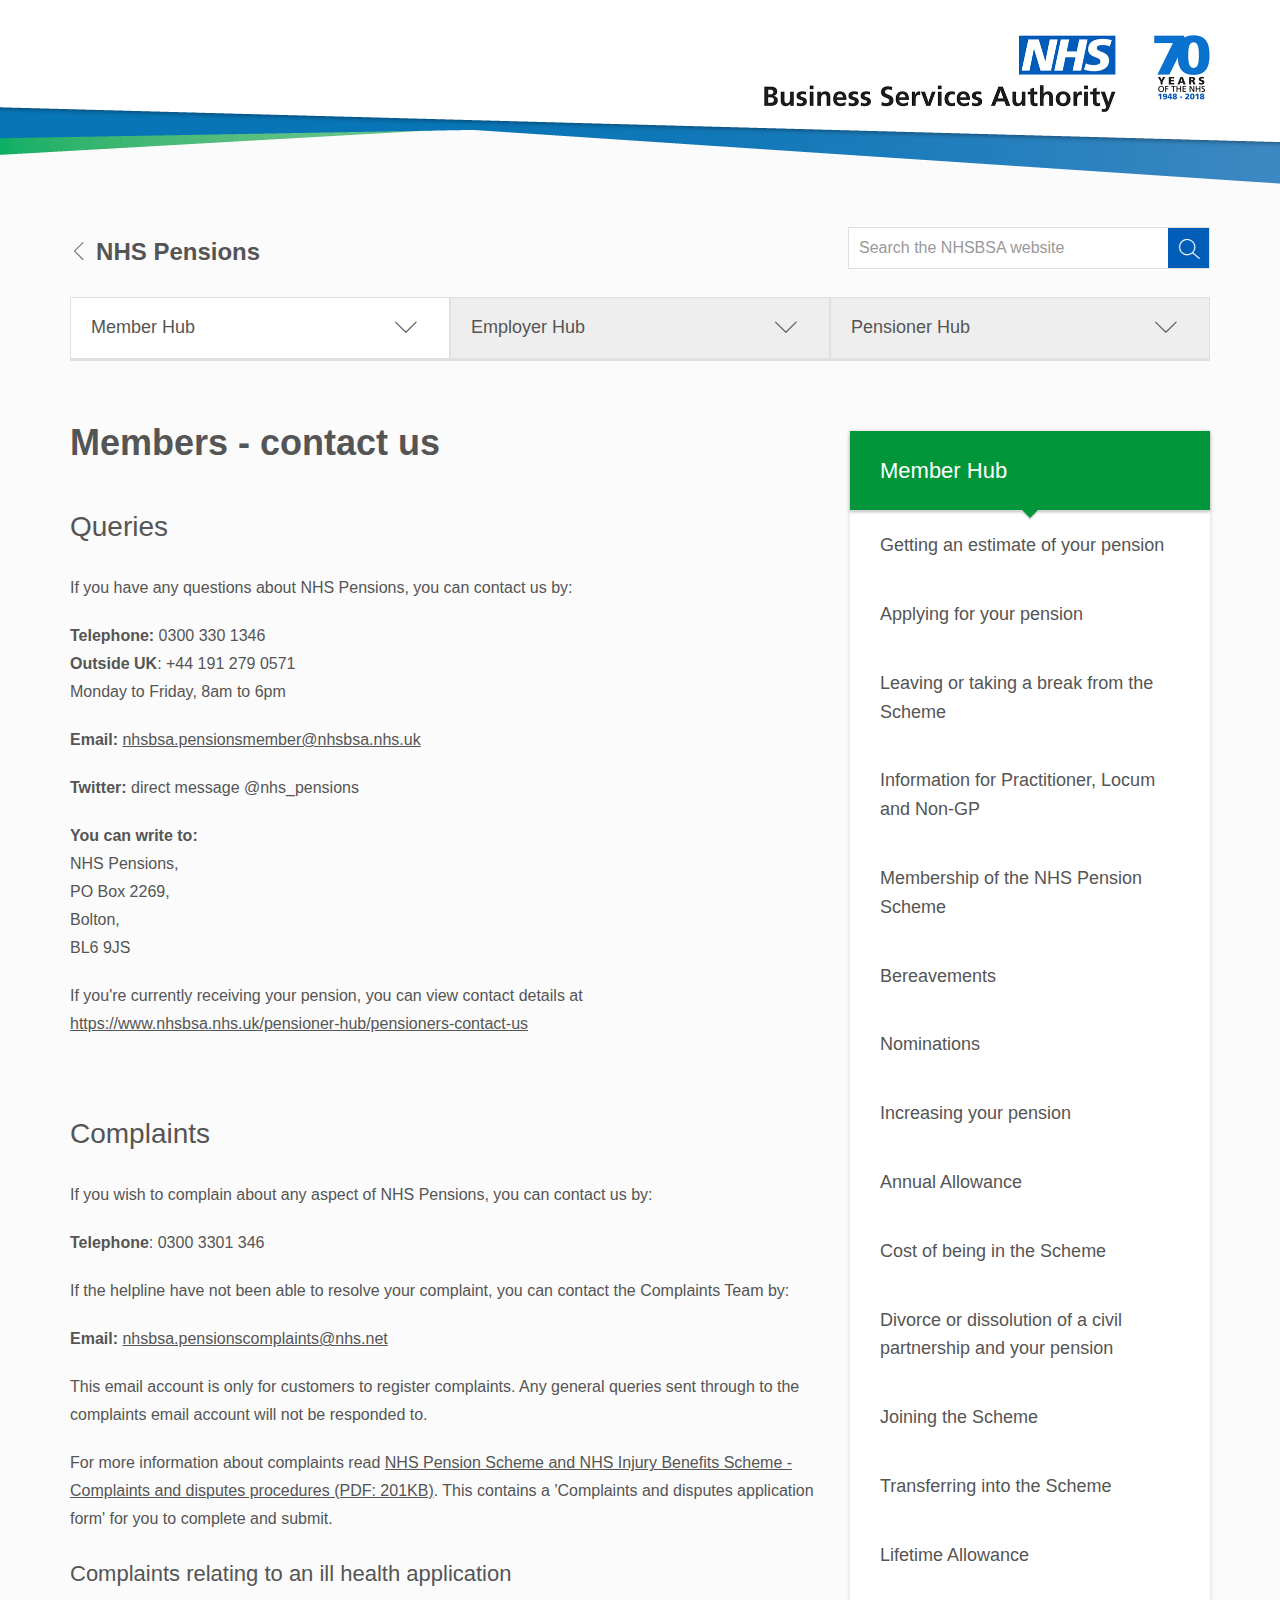
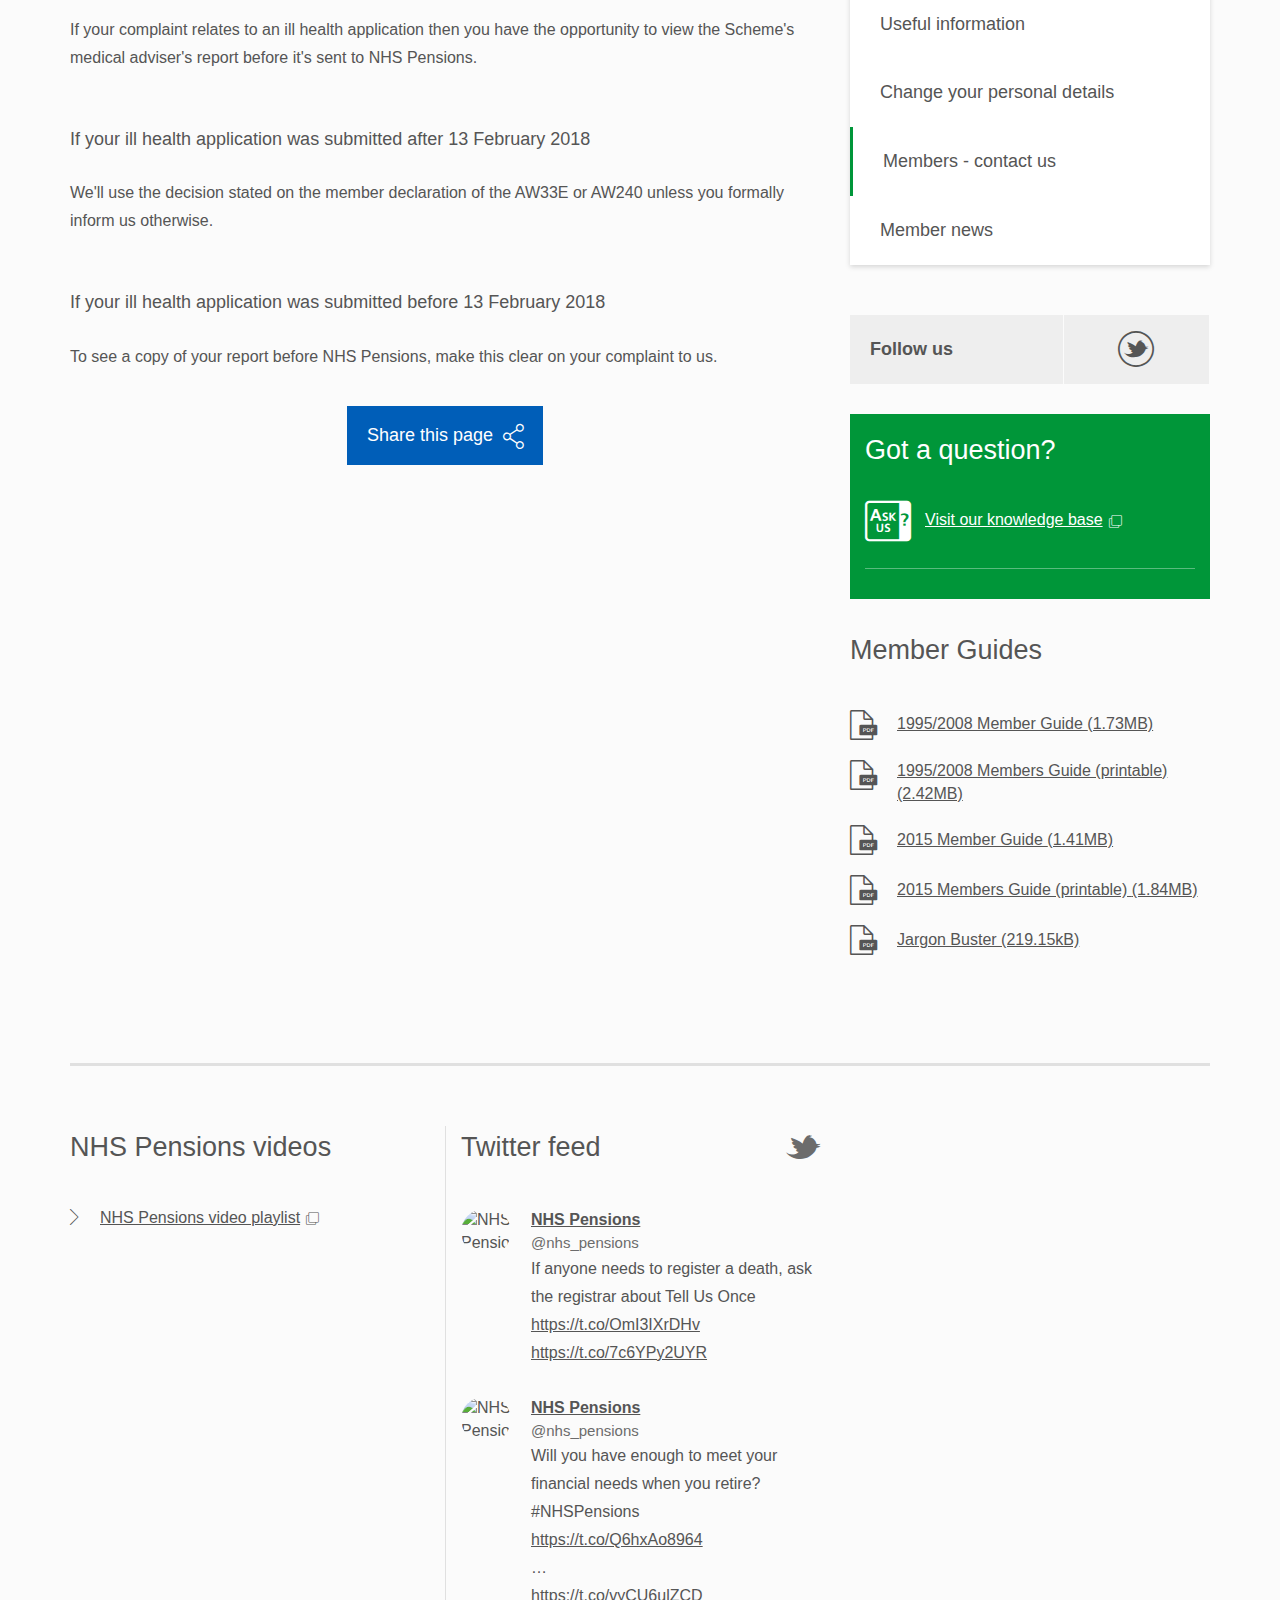
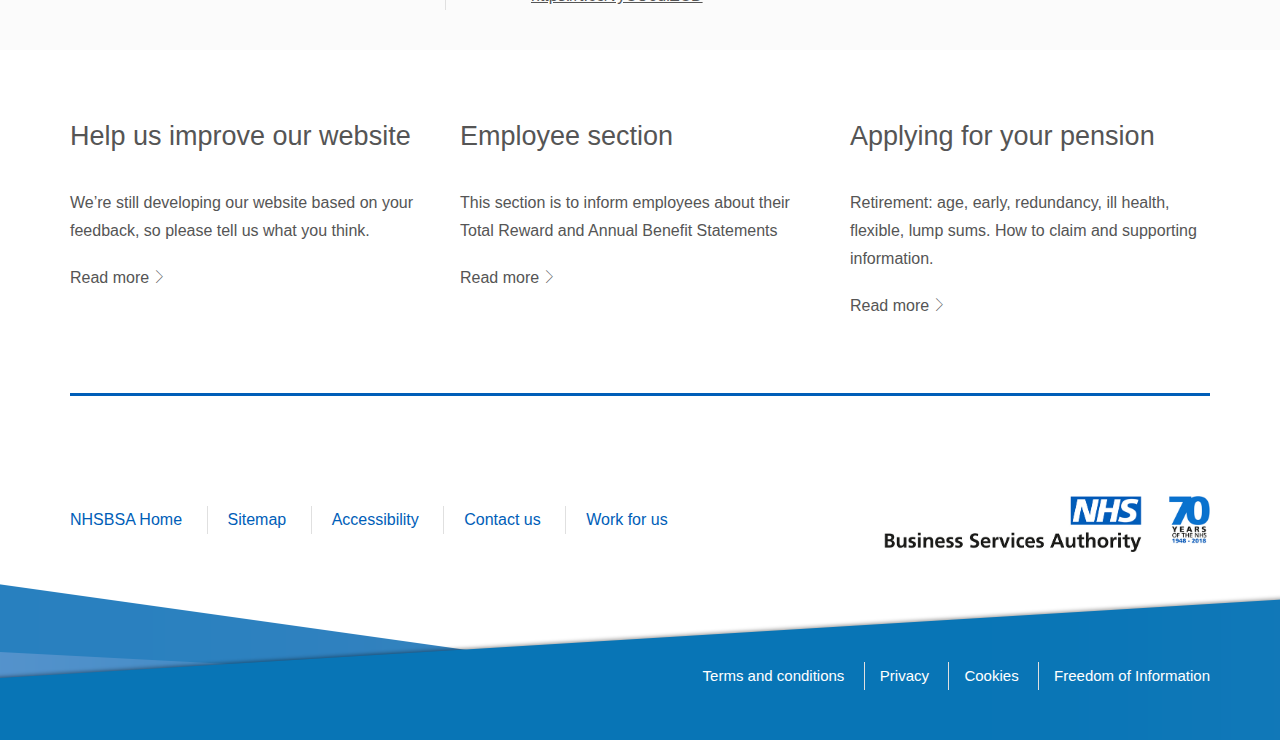
==== members-contact-us.html @ 0aaa7ec9 "new page" ====
<!doctype html>
<!--[if IE 7]>
<html class="no-js lt-ie10 lt-ie9 lt-ie8 ie7"><![endif]-->
<!--[if IE 8]>
<html class="no-js lt-ie10 lt-ie9 ie8"><![endif]-->
<!--[if IE 9]>
<html class="no-js lt-ie10 ie9"><![endif]-->
<!--[if gt IE 9]><!-->
<html class="no-js"  lang="en" dir="ltr" prefix="content: http://purl.org/rss/1.0/modules/content/  dc: http://purl.org/dc/terms/  foaf: http://xmlns.com/foaf/0.1/  og: http://ogp.me/ns#  rdfs: http://www.w3.org/2000/01/rdf-schema#  schema: http://schema.org/  sioc: http://rdfs.org/sioc/ns#  sioct: http://rdfs.org/sioc/types#  skos: http://www.w3.org/2004/02/skos/core#  xsd: http://www.w3.org/2001/XMLSchema# "><!--<![endif]-->
<head>

    <!-- meta data -->
    <meta charset="utf-8" />
<meta name="referrer" content="no-referrer" />
<meta name="title" content="Members - contact us | NHSBSA" />
<meta name="twitter:card" content="summary" />
<meta name="description" content="Contact information for NHS Pensions for members" />
<meta name="abstract" content="Contact information for NHS Pensions for members" />
<meta name="keywords" content="members, contact, pensions, twitter, telephone, call centre, address, complaint, disputes," />
<meta name="Generator" content="Drupal 8 (https://www.drupal.org)" />
<meta name="MobileOptimized" content="width" />
<meta name="HandheldFriendly" content="true" />
<meta name="viewport" content="width=device-width, initial-scale=1.0" />
<link rel="shortcut icon" href="https://www.nhsbsa.nhs.uk/core/misc/favicon.ico" type="image/vnd.microsoft.icon" />
<link rel="alternate" hreflang="en" href="members-contact-us" />
<link rel="canonical" href="members-contact-us" />
<link rel="shortlink" href="https://www.nhsbsa.nhs.uk/node/1198" />

    <meta name="viewport"
          content="initial-scale=1.0, width=device-width"/>
    <meta http-equiv="X-UA-Compatible" content="IE=edge">

    <title>Members - contact us | NHSBSA</title>

    <!-- Stylesheet includes -->
    <link rel="stylesheet" href="system-status-counter.css?pc0jhh" media="all" />
<link rel="stylesheet" href="system-status-report-counters.css?pc0jhh" media="all" />
<link rel="stylesheet" href="system-status-report-general-info.css?pc0jhh" media="all" />
<link rel="stylesheet" href="cacheflush.menu.css?pc0jhh" media="all" />


    <!--[if (gte IE 10)|(!IE)]><!-->
    <link rel="stylesheet" href="a.css" media="all">
    <!--<![endif]-->
    <!--[if lt IE 10]>
    <link rel="stylesheet" href="/themes/custom/nhsbsa/assets/css/b.css" media="all" />
    <![endif]-->

    
    <!-- JavaScript includes -->
    
<!--[if lte IE 8]>
<script src="/core/assets/vendor/html5shiv/html5shiv.min.js?v=3.7.3"></script>
<![endif]-->


    <!-- Favicons | Icons -->
    <link rel="apple-touch-icon"      sizes="57x57"     href="https://www.nhsbsa.nhs.uk/themes/custom/nhsbsa/favicons/apple-touch-icon-57x57.png">
    <link rel="apple-touch-icon"      sizes="60x60"     href="https://www.nhsbsa.nhs.uk/themes/custom/nhsbsa/favicons/apple-touch-icon-60x60.png">
    <link rel="apple-touch-icon"      sizes="72x72"     href="https://www.nhsbsa.nhs.uk/themes/custom/nhsbsa/favicons/apple-touch-icon-72x72.png">
    <link rel="apple-touch-icon"      sizes="76x76"     href="https://www.nhsbsa.nhs.uk/themes/custom/nhsbsa/favicons/apple-touch-icon-76x76.png">
    <link rel="apple-touch-icon"      sizes="114x114"   href="https://www.nhsbsa.nhs.uk/themes/custom/nhsbsa/favicons/apple-touch-icon-114x114.png">
    <link rel="apple-touch-icon"      sizes="120x120"   href="https://www.nhsbsa.nhs.uk/themes/custom/nhsbsa/favicons/apple-touch-icon-120x120.png">
    <link rel="apple-touch-icon"      sizes="144x144"   href="https://www.nhsbsa.nhs.uk/themes/custom/nhsbsa/favicons/apple-touch-icon-144x144.png">
    <link rel="apple-touch-icon"      sizes="152x152"   href="https://www.nhsbsa.nhs.uk/themes/custom/nhsbsa/favicons/apple-touch-icon-152x152.png">
    <link rel="apple-touch-icon"      sizes="180x180"   href="https://www.nhsbsa.nhs.uk/themes/custom/nhsbsa/favicons/apple-touch-icon-180x180.png">
    <link rel="icon" type="image/png" sizes="192x192"   href="https://www.nhsbsa.nhs.uk/themes/custom/nhsbsa/favicons/android-chrome-192x192.png">
    <link rel="icon" type="image/png" sizes="96x96"     href="https://www.nhsbsa.nhs.uk/themes/custom/nhsbsa/favicons/favicon-96x96.png">
    <link rel="icon" type="image/png" sizes="32x32"     href="https://www.nhsbsa.nhs.uk/themes/custom/nhsbsa/favicons/favicon-32x32.png">
    <link rel="icon" type="image/png" sizes="16x16"     href="https://www.nhsbsa.nhs.uk/themes/custom/nhsbsa/favicons/favicon-16x16.png">


    <link rel="manifest" href="https://www.nhsbsa.nhs.uk/themes/custom/nhsbsa/favicons/manifest.json">
    <link rel="SHORTCUT ICON" href="favicon.ico">
    <link rel="shortcut icon" href="favicon.ico">
    <link rel="icon" type="image/icon" href="favicon.ico">
    <meta name="msapplication-TileColor" content="#ffffff">
    <meta name="msapplication-TileImage" content="/themes/custom/nhsbsa/favicons/mstile-144x144.png">
    <meta name="msapplication-config" content="/themes/custom/nhsbsa/favicons/browserconfig.xml">
    <meta name="theme-color" content="#ffffff">

</head>

<body class="green path-node page-node-type-content-page" id="top">
    <!-- Google Tag Manager -->
    <noscript><iframe src="https://www.googletagmanager.com/ns.html?id=GTM-WKVTR8" height="0" width="0" style="display:none;visibility:hidden"></iframe></noscript>
    <script>(function(w,d,s,l,i){w[l]=w[l]||[];w[l].push({'gtm.start':
            new Date().getTime(),event:'gtm.js'});var f=d.getElementsByTagName(s)[0],
            j=d.createElement(s),dl=l!='dataLayer'?'&l='+l:'';j.async=true;j.src=
            '//www.googletagmanager.com/gtm.js?id='+i+dl;f.parentNode.insertBefore(j,f);
        })(window,document,'script','dataLayer','GTM-WKVTR8');</script>
    <!-- End Google Tag Manager -->
    <!-- Accessibility links -->
    <div id="skip-to-content">
        <a href="members-contact-us#main-content" class="element-invisible element-focusable" title="Skip to main content" accesskey="c">Skip
            to main content</a>
        <a href="members-contact-us#main-footer" class="element-invisible element-focusable" title="Skip to footer" accesskey="f">Skip to
            footer</a>
    </div>

    
    <div class="page">
       <header id="main-header" class="main_header">
      <div class="container">
        <div class="header-row">
          
    <div class="header-logo site-logo">
    <a href="https://www.nhsbsa.nhs.uk/" title="Home" rel="home" class="site-logo-link">
      <img src="NHSBSA-alternative1.gif" 
           width="356px" 
           height="77px" 
           alt="NHS Business Services Authority" 
           class="site-logo-image  site-logo-image-alternative" />
      <span class="sr-only">NHSBSA </span>
    </a>
  </div>
  

        </div>
      </div>
    </header>
   
  <main id="main-content" class="main_body"> 
                
              <div class="content-header sm-mt-40 mt-20">
        <div class="container">
          <div class="row is-just-between sm-is-direction-row is-direction-column ie-text-right">
                                      <div class="column sm-is-none is-auto ie-is-inline-block ie-is-8 ie-text-left">
                                  <div class="service-name-wrapper">
                    <a href="https://www.nhsbsa.nhs.uk/nhs-pensions" class="service-name"> NHS Pensions</a>
                  </div>
                                <button class="js-search-toggle search-toggle show-from-sm ie-is-hidden"><span class="sr-only">Toggle search</span>
                </button>
              </div>
                                                  <div class="column sm-is-none is-auto search-column ie-is-inline-block ie-is-4">
                <div class="js-search-controller search-controller">
                  <div class="js-search-container">
                    <div class="views-exposed-form bef-exposed-form content_page" data-drupal-selector="views-exposed-form-search-search-block" id="block-search-block" data-block-plugin-id="views_exposed_filter_block:search-search_block" title="Members - contact us" URL="www.nhsbsa.nhs.uk%2Fmember-hub%2Fmembers-contact-us">
  
    
      <div class="search-block-form searchBar">
    <form block="block-search-block" action="https://www.nhsbsa.nhs.uk/search" method="get" id="views-exposed-form-search-search-block" accept-charset="UTF-8">
        <div class="js-form-item form-item js-form-type-textfield form-item-aggregated-field js-form-item-aggregated-field">
      <label for="edit-aggregated-field">Search</label>
        <input placeholder="Search the NHSBSA website" data-drupal-selector="edit-aggregated-field" type="text" id="edit-aggregated-field" name="aggregated_field" value="" size="30" maxlength="128" class="form-text" />

        </div>
<div data-drupal-selector="edit-actions" class="form-actions js-form-wrapper form-wrapper" id="edit-actions"><div class="submit-controller">
    <button  data-drupal-selector="edit-submit-search" type="submit" id="edit-submit-search" value="Search" class="button js-form-submit form-submit"><span class="submit-inner">Search</span></button>
</div>
</div>


    </form>
</div>

  </div>

                  </div>
                </div>
              </div>
                      </div>

                                <div class="row md-mb-40 mb-20 md-mt--10">
              <div class="column is-12">
                <div id="block-custommenu" data-block-plugin-id="custom_menu_block" class="content_page" title="Members - contact us" URL="www.nhsbsa.nhs.uk%2Fmember-hub%2Fmembers-contact-us">
  
    
      
            <nav class="service-nav hide-from-md">
    <ul block="block-custommenu" class="nav">
                    <li class="nav-item nav-item--expanded menu-item--active-trail">
        <a href="https://www.nhsbsa.nhs.uk/member-hub" title="Member Hub" data-drupal-link-system-path="node/940">Member Hub</a>
                              <ul class="nav">
                    <li class="nav-item">
        <a href="https://www.nhsbsa.nhs.uk/member-hub/getting-estimate-your-pension" title="Getting an estimate of your pension" data-drupal-link-system-path="node/1190">Getting an estimate of your pension</a>
              </li>
                <li class="nav-item">
        <a href="https://www.nhsbsa.nhs.uk/member-hub/applying-your-pension" title="Applying for your pension" data-drupal-link-system-path="node/1193">Applying for your pension</a>
              </li>
                <li class="nav-item">
        <a href="https://www.nhsbsa.nhs.uk/member-hub/leaving-or-taking-break-scheme" title="Leaving or taking a break from the Scheme" data-drupal-link-system-path="node/1195">Leaving or taking a break from the Scheme</a>
              </li>
                <li class="nav-item">
        <a href="https://www.nhsbsa.nhs.uk/member-hub/information-practitioner-locum-and-non-gp" title="Information for Practitioner, Locum and Non-GP" data-drupal-link-system-path="node/1197">Information for Practitioner, Locum and Non-GP</a>
              </li>
                <li class="nav-item">
        <a href="https://www.nhsbsa.nhs.uk/member-hub/membership-nhs-pension-scheme" title="Membership of the NHS Pension Scheme" data-drupal-link-system-path="node/1043">Membership of the NHS Pension Scheme</a>
              </li>
                <li class="nav-item">
        <a href="https://www.nhsbsa.nhs.uk/member-hub/bereavements" title="Bereavements" data-drupal-link-system-path="node/5200">Bereavements</a>
              </li>
                <li class="nav-item">
        <a href="https://www.nhsbsa.nhs.uk/member-hub/nominations" title="Nominations" data-drupal-link-system-path="node/5190">Nominations</a>
              </li>
                <li class="nav-item menu-item--collapsed">
        <a href="https://www.nhsbsa.nhs.uk/member-hub/increasing-your-pension" title="Increasing your pension" data-drupal-link-system-path="node/1165">Increasing your pension</a>
              </li>
                <li class="nav-item">
        <a href="https://www.nhsbsa.nhs.uk/member-hub/annual-allowance" title="Annual Allowance" data-drupal-link-system-path="node/1955">Annual Allowance</a>
              </li>
                <li class="nav-item">
        <a href="https://www.nhsbsa.nhs.uk/member-hub/cost-being-scheme" title="Cost of being in the Scheme" data-drupal-link-system-path="node/1155">Cost of being in the Scheme</a>
              </li>
                <li class="nav-item">
        <a href="https://www.nhsbsa.nhs.uk/member-hub/divorce-or-dissolution-civil-partnership-and-your-pension" title="Divorce or dissolution of a civil partnership and your pension" data-drupal-link-system-path="node/1196">Divorce or dissolution of a civil partnership and your pension</a>
              </li>
                <li class="nav-item">
        <a href="https://www.nhsbsa.nhs.uk/member-hub/joining-scheme" title="Joining the Scheme" data-drupal-link-system-path="node/942">Joining the Scheme</a>
              </li>
                <li class="nav-item">
        <a href="https://www.nhsbsa.nhs.uk/member-hub/transferring-scheme" title="Transferring into the Scheme" data-drupal-link-system-path="node/1164">Transferring into the Scheme</a>
              </li>
                <li class="nav-item">
        <a href="https://www.nhsbsa.nhs.uk/member-hub/lifetime-allowance" title="Lifetime Allowance" data-drupal-link-system-path="node/1166">Lifetime Allowance</a>
              </li>
                <li class="nav-item">
        <a href="https://www.nhsbsa.nhs.uk/member-hub/useful-information" title="Useful information" data-drupal-link-system-path="node/1038">Useful information</a>
              </li>
                <li class="nav-item">
        <a href="https://www.nhsbsa.nhs.uk/member-hub/change-your-personal-details" title="Change your personal details" data-drupal-link-system-path="node/5202">Change your personal details</a>
              </li>
                <li class="nav-item menu-item--active-trail">
        <a href="members-contact-us" title="Members - contact us" data-drupal-link-system-path="node/1198" class="is-active">Members - contact us</a>
              </li>
                <li class="nav-item">
        <a href="https://www.nhsbsa.nhs.uk/member-hub/member-news" title="Member news" data-drupal-link-system-path="node/2652">Member news</a>
              </li>
            </ul>
      
              </li>
                <li class="nav-item nav-item--expanded">
        <a href="https://www.nhsbsa.nhs.uk/employer-hub" title="Employer Hub" data-drupal-link-system-path="node/1068">Employer Hub</a>
                              <ul class="nav">
                    <li class="nav-item">
        <a href="https://www.nhsbsa.nhs.uk/employer-hub/pensions-online" title="Pensions Online" data-drupal-link-system-path="node/1070">Pensions Online</a>
              </li>
                <li class="nav-item">
        <a href="https://www.nhsbsa.nhs.uk/employer-hub/employer-forms" data-drupal-link-system-path="node/3710">Employer forms</a>
              </li>
                <li class="nav-item nav-item--expanded">
        <a href="https://www.nhsbsa.nhs.uk/employer-hub/technical-guidance" title="Technical guidance" data-drupal-link-system-path="node/1464">Technical guidance</a>
              </li>
                <li class="nav-item">
        <a href="https://www.nhsbsa.nhs.uk/employer-hub/access-nhs-pension-scheme" title="Access to the NHS Pension Scheme" data-drupal-link-system-path="node/3173">Access to the NHS Pension Scheme</a>
              </li>
                <li class="nav-item">
        <a href="https://www.nhsbsa.nhs.uk/employer-hub/nhs-pensions-finance" title="NHS Pensions Finance" data-drupal-link-system-path="node/1323">NHS Pensions Finance</a>
              </li>
                <li class="nav-item">
        <a href="https://www.nhsbsa.nhs.uk/employer-hub/electronic-staff-record-esr" title="Electronic Staff Record (ESR)" data-drupal-link-system-path="node/1282">Electronic Staff Record (ESR)</a>
              </li>
                <li class="nav-item">
        <a href="https://www.nhsbsa.nhs.uk/employer-hub/pension-events-calendar" data-drupal-link-system-path="node/3746">Pension events calendar</a>
              </li>
                <li class="nav-item">
        <a href="https://www.nhsbsa.nhs.uk/employer-hub/nhs-pensions-employer-resources" title="Resources to help employers and their members" data-drupal-link-system-path="node/4931">Resources</a>
              </li>
                <li class="nav-item">
        <a href="https://www.nhsbsa.nhs.uk/employer-hub/stakeholder-engagement-team" title="Stakeholder Engagement Team" data-drupal-link-system-path="node/5187">Stakeholder Engagement Team</a>
              </li>
                <li class="nav-item">
        <a href="https://www.nhsbsa.nhs.uk/employer-hub/employers-contact-us" title="Employers - contact us" data-drupal-link-system-path="node/1283">Employers - contact us</a>
              </li>
                <li class="nav-item">
        <a href="https://www.nhsbsa.nhs.uk/employer-hub/employer-news" title="Employer news" data-drupal-link-system-path="node/2653">Employer news</a>
              </li>
            </ul>
      
              </li>
                <li class="nav-item nav-item--expanded">
        <a href="https://www.nhsbsa.nhs.uk/pensioner-hub" data-drupal-link-system-path="node/5459">Pensioner Hub</a>
                              <ul class="nav">
                    <li class="nav-item">
        <a href="https://www.nhsbsa.nhs.uk/pensioner-hub/bereavement" title="Bereavement" data-drupal-link-system-path="node/5303">Bereavement</a>
              </li>
                <li class="nav-item">
        <a href="https://www.nhsbsa.nhs.uk/pensioner-hub/change-circumstances" title="Change of circumstances" data-drupal-link-system-path="node/5332">Change of circumstances</a>
              </li>
                <li class="nav-item">
        <a href="https://www.nhsbsa.nhs.uk/pensioner-hub/guaranteed-minimum-pension-gmp" title="Guaranteed Minimum Pension (GMP)" data-drupal-link-system-path="node/5310">Guaranteed Minimum Pension (GMP)</a>
              </li>
                <li class="nav-item">
        <a href="https://www.nhsbsa.nhs.uk/pensioner-hub/re-employment" title="Re-employment" data-drupal-link-system-path="node/5456">Re-employment</a>
              </li>
                <li class="nav-item">
        <a href="https://www.nhsbsa.nhs.uk/pensioner-hub/reasons-overpayment" title="Reasons for overpayment" data-drupal-link-system-path="node/5306">Reasons for overpayment</a>
              </li>
                <li class="nav-item">
        <a href="https://www.nhsbsa.nhs.uk/pensioner-hub/useful-information-pensioners" title="Useful information for pensioners" data-drupal-link-system-path="node/5304">Useful information for pensioners</a>
              </li>
                <li class="nav-item">
        <a href="https://www.nhsbsa.nhs.uk/pensioner-hub/pensioners-contact-us" title="Pensioners - contact us" data-drupal-link-system-path="node/5305">Pensioners - contact us</a>
              </li>
            </ul>
      
              </li>
            </ul>
    </nav>
      


  </div>

                <nav class="service-nav-mobile show-from-md ie-is-hidden">
                  <div class="js-mobile-menu-container is-hidden">
    <nav class="navigation">
                    
        <ul class="menu depth-0">
                                                          <li class="menu-item menu-item--expanded menu-item--active-trail">
          <a href="https://www.nhsbsa.nhs.uk/member-hub" title="Member Hub" class="link-level-0" data-drupal-link-system-path="node/940">Member Hub</a>
                              <ul class="menu depth-1">
                                                          <li class="menu-item">
          <a href="https://www.nhsbsa.nhs.uk/member-hub/getting-estimate-your-pension" title="Getting an estimate of your pension" class="link-level-1" data-drupal-link-system-path="node/1190">Getting an estimate of your pension</a>
                  </li>
                                                                <li class="menu-item">
          <a href="https://www.nhsbsa.nhs.uk/member-hub/applying-your-pension" title="Applying for your pension" class="link-level-1" data-drupal-link-system-path="node/1193">Applying for your pension</a>
                  </li>
                                                                <li class="menu-item">
          <a href="https://www.nhsbsa.nhs.uk/member-hub/leaving-or-taking-break-scheme" title="Leaving or taking a break from the Scheme" class="link-level-1" data-drupal-link-system-path="node/1195">Leaving or taking a break from the Scheme</a>
                  </li>
                                                                <li class="menu-item">
          <a href="https://www.nhsbsa.nhs.uk/member-hub/information-practitioner-locum-and-non-gp" title="Information for Practitioner, Locum and Non-GP" class="link-level-1" data-drupal-link-system-path="node/1197">Information for Practitioner, Locum and Non-GP</a>
                  </li>
                                                                <li class="menu-item">
          <a href="https://www.nhsbsa.nhs.uk/member-hub/membership-nhs-pension-scheme" title="Membership of the NHS Pension Scheme" class="link-level-1" data-drupal-link-system-path="node/1043">Membership of the NHS Pension Scheme</a>
                  </li>
                                                                <li class="menu-item">
          <a href="https://www.nhsbsa.nhs.uk/member-hub/bereavements" title="Bereavements" class="link-level-1" data-drupal-link-system-path="node/5200">Bereavements</a>
                  </li>
                                                                <li class="menu-item">
          <a href="https://www.nhsbsa.nhs.uk/member-hub/nominations" title="Nominations" class="link-level-1" data-drupal-link-system-path="node/5190">Nominations</a>
                  </li>
                                                                <li class="menu-item menu-item--collapsed">
          <a href="https://www.nhsbsa.nhs.uk/member-hub/increasing-your-pension" title="Increasing your pension" class="link-level-1" data-drupal-link-system-path="node/1165">Increasing your pension</a>
                  </li>
                                                                <li class="menu-item">
          <a href="https://www.nhsbsa.nhs.uk/member-hub/annual-allowance" title="Annual Allowance" class="link-level-1" data-drupal-link-system-path="node/1955">Annual Allowance</a>
                  </li>
                                                                <li class="menu-item">
          <a href="https://www.nhsbsa.nhs.uk/member-hub/cost-being-scheme" title="Cost of being in the Scheme" class="link-level-1" data-drupal-link-system-path="node/1155">Cost of being in the Scheme</a>
                  </li>
                                                                <li class="menu-item">
          <a href="https://www.nhsbsa.nhs.uk/member-hub/divorce-or-dissolution-civil-partnership-and-your-pension" title="Divorce or dissolution of a civil partnership and your pension" class="link-level-1" data-drupal-link-system-path="node/1196">Divorce or dissolution of a civil partnership and your pension</a>
                  </li>
                                                                <li class="menu-item">
          <a href="https://www.nhsbsa.nhs.uk/member-hub/joining-scheme" title="Joining the Scheme" class="link-level-1" data-drupal-link-system-path="node/942">Joining the Scheme</a>
                  </li>
                                                                <li class="menu-item">
          <a href="https://www.nhsbsa.nhs.uk/member-hub/transferring-scheme" title="Transferring into the Scheme" class="link-level-1" data-drupal-link-system-path="node/1164">Transferring into the Scheme</a>
                  </li>
                                                                <li class="menu-item">
          <a href="https://www.nhsbsa.nhs.uk/member-hub/lifetime-allowance" title="Lifetime Allowance" class="link-level-1" data-drupal-link-system-path="node/1166">Lifetime Allowance</a>
                  </li>
                                                                <li class="menu-item">
          <a href="https://www.nhsbsa.nhs.uk/member-hub/useful-information" title="Useful information" class="link-level-1" data-drupal-link-system-path="node/1038">Useful information</a>
                  </li>
                                                                <li class="menu-item">
          <a href="https://www.nhsbsa.nhs.uk/member-hub/change-your-personal-details" title="Change your personal details" class="link-level-1" data-drupal-link-system-path="node/5202">Change your personal details</a>
                  </li>
                                                                <li class="menu-item menu-item--active-trail">
          <a href="members-contact-us" title="Members - contact us" class="link-level-1 is-active" data-drupal-link-system-path="node/1198">Members - contact us</a>
                  </li>
                                                                <li class="menu-item">
          <a href="https://www.nhsbsa.nhs.uk/member-hub/member-news" title="Member news" class="link-level-1" data-drupal-link-system-path="node/2652">Member news</a>
                  </li>
              </ul>
  
                  </li>
                                                                <li class="menu-item">
          <a href="https://www.nhsbsa.nhs.uk/employer-hub" title="Employer Hub" class="link-level-0" data-drupal-link-system-path="node/1068">Employer Hub</a>
                              <ul class="menu depth-1">
                                                                                                                                                                                        </ul>
  
                  </li>
                                                                <li class="menu-item">
          <a href="https://www.nhsbsa.nhs.uk/pensioner-hub" class="link-level-0" data-drupal-link-system-path="node/5459">Pensioner Hub</a>
                              <ul class="menu depth-1">
                                                                                                                        </ul>
  
                  </li>
              </ul>
  


            </nav>
</div>

                  <button type="button" name="toggleMobileNav"
                          class="menu-toggle js-menu-toggle">Members - contact us</button>
                </nav>
              </div>
            </div>
                  </div>
      </div>
    
          <div class="contextual-tabs">
        
      </div>
    
        <div class="content-row">
      <div class="container tablet-mb-65 mb-25">
        <div class="row mt--15">
          <div class="column is-block lg-is-8 is-12 ie-is-8">
            
<div id="block-pagetitle" data-block-plugin-id="page_title_block" class="content_page" title="Members - contact us" URL="www.nhsbsa.nhs.uk%2Fmember-hub%2Fmembers-contact-us">
  
    
      
  <h1>Members - contact us</h1>


  </div>
<article data-history-node-id="1198" role="article" about="/member-hub/members-contact-us">

  
    

  
  <div>
    
            <div class="field field--name-body field--type-text-with-summary field--label-hidden field__item"><h2>Queries</h2>

<p>If you have any questions about NHS Pensions, you can contact us by:</p>

<p><strong class="strong">Telephone:</strong> 0300 330 1346<br /><strong class="strong">Outside UK</strong>: +44 191 279 0571<br />
Monday to Friday, 8am to 6pm</p>

<p><strong class="strong">Email:</strong> <a href="mailto:nhsbsa.pensionsmember@nhsbsa.nhs.uk">nhsbsa.pensionsmember@nhsbsa.nhs.uk</a></p>

<p><strong class="strong">Twitter:</strong> direct message @nhs_pensions</p>

<p><strong class="strong">You can write to:</strong><br />
NHS Pensions,<br />
PO Box 2269,<br />
Bolton,<br />
BL6 9JS</p>

<p>If you're currently receiving your pension,<strong class="strong"> </strong>you can view contact details at <a href="https://www.nhsbsa.nhs.uk/pensioner-hub/pensioners-contact-us" title="Visit pensioners contact page">https://www.nhsbsa.nhs.uk/pensioner-hub/pensioners-contact-us</a></p>

<p> </p>

<h2>Complaints</h2>

<p>If you wish to complain about any aspect of NHS Pensions, you can contact us by:</p>

<p><strong class="strong">Telephone</strong>: 0300 3301 346</p>

<p>If the helpline have not been able to resolve your complaint, you can contact the Complaints Team by:</p>

<p><strong class="strong">Email:</strong> <a href="mailto:nhsbsa.pensionscomplaints@nhs.net">nhsbsa.pensionscomplaints@nhs.net</a></p>

<p>This email account is only for customers to register complaints. Any general queries sent through to the complaints email account will not be responded to.</p>

<p>For more information about complaints read <a href="https://www.nhsbsa.nhs.uk/sites/default/files/2017-05/DRP1%20%28V9%29%20Online%20-%2005.2017_0.pdf" title="Internal Dispute Resolution Stage 1 application form (DRP1)">NHS Pension Scheme and NHS Injury Benefits Scheme - Complaints and disputes procedures (PDF: 201KB)</a>. This contains a 'Complaints and disputes application form' for you to complete and submit. </p>

<h3>Complaints relating to an ill health application</h3>

<p>If your complaint relates to an ill health application then you have the opportunity to view the Scheme's medical adviser's report before it's sent to NHS Pensions.<br />
 </p>

<h4>If your ill health application was submitted after 13 February 2018</h4>

<p>We'll use the decision stated on the member declaration of the AW33E or AW240 unless you formally inform us otherwise.<br />
 </p>

<h4>If your ill health application was submitted before 13 February 2018</h4>

<p>To see a copy of your report before NHS Pensions, make this clear on your complaint to us.</p>
</div>
      
  </div>

</article>
<div id="block-contentsubchildrenblock" data-block-plugin-id="content_sub_children_block" class="content_page" title="Members - contact us" URL="www.nhsbsa.nhs.uk%2Fmember-hub%2Fmembers-contact-us">
  
    
      
  </div>
<div id="block-socialsharinglinks" data-block-plugin-id="social_sharing_links" class="content_page" title="Members - contact us" URL="www.nhsbsa.nhs.uk%2Fmember-hub%2Fmembers-contact-us">
  
    
      <div class="js-shareThisPage share-this-page">
    <div class="js-shareLinksWrapper">
        <div class="share-links-wrapper">

            <!-- Sharingbutton Facebook -->
            <a class="share--link" href="https://facebook.com/sharer/sharer.php?u=https://www.nhsbsa.nhs.uk/member-hub/members-contact-us" target="_blank" aria-label="">
                <span class="share--link-span share--link-facebook"></span>
                <span class='share--link-text sr-only' aria-hidden="true">Share on facebook</span>
            </a>

            <!-- Sharingbutton Twitter -->
            <a class="share--link" href="https://twitter.com/intent/tweet/?text=Members - contact us&amp;url=https://www.nhsbsa.nhs.uk/member-hub/members-contact-us" target="_blank" aria-label="">
                <span class="share--link-span share--link-twitter"></span>
                <span class='share--link-text sr-only' aria-hidden="true">Share on Twitter</span>
            </a>

            <!-- Sharingbutton LinkedIn -->
            <a class="share--link" href="https://www.linkedin.com/shareArticle?mini=true&amp;url=https://www.nhsbsa.nhs.uk/member-hub/members-contact-us&amp;title=Members - contact us&amp;summary=Members - contact us&amp;source=https://https://www.nhsbsa.nhs.uk/member-hub/members-contact-us" target="_blank" aria-label="">
                <span class="share--link-span share--link-linkedin"></span>
                <span class='share--link-text sr-only' aria-hidden="true">Share on LinkedIn</span>
            </a>

        </div>
    </div>
</div>
  </div>


          </div>
                                                      <div class="column is-block is-normal lg-is-4 is-12 ie-is-4">
                        <div class="row is-direction-column">
                            <div class="column is-block is-normal is-12 ie-is-12 hide-from-md">
        <nav class="breadcrumb sidebar-nav" role="navigation" aria-labelledby="system-breadcrumb">
    <h2 id="system-breadcrumb" class="visually-hidden">Breadcrumb</h2>
    <ul>
              <li class="menu-item level-0 menu-item--expanded">
                      <a href="https://www.nhsbsa.nhs.uk/member-hub">Member Hub</a>
                  </li>
              <li class="menu-item">
                      <a href="https://www.nhsbsa.nhs.uk/member-hub/getting-estimate-your-pension">Getting an estimate of your pension</a>
                  </li>
              <li class="menu-item">
                      <a href="https://www.nhsbsa.nhs.uk/member-hub/applying-your-pension">Applying for your pension</a>
                  </li>
              <li class="menu-item">
                      <a href="https://www.nhsbsa.nhs.uk/member-hub/leaving-or-taking-break-scheme">Leaving or taking a break from the Scheme</a>
                  </li>
              <li class="menu-item">
                      <a href="https://www.nhsbsa.nhs.uk/member-hub/information-practitioner-locum-and-non-gp">Information for Practitioner, Locum and Non-GP</a>
                  </li>
              <li class="menu-item">
                      <a href="https://www.nhsbsa.nhs.uk/member-hub/membership-nhs-pension-scheme">Membership of the NHS Pension Scheme</a>
                  </li>
              <li class="menu-item">
                      <a href="https://www.nhsbsa.nhs.uk/member-hub/bereavements">Bereavements</a>
                  </li>
              <li class="menu-item">
                      <a href="https://www.nhsbsa.nhs.uk/member-hub/nominations">Nominations</a>
                  </li>
              <li class="menu-item">
                      <a href="https://www.nhsbsa.nhs.uk/member-hub/increasing-your-pension">Increasing your pension</a>
                  </li>
              <li class="menu-item">
                      <a href="https://www.nhsbsa.nhs.uk/member-hub/annual-allowance">Annual Allowance</a>
                  </li>
              <li class="menu-item">
                      <a href="https://www.nhsbsa.nhs.uk/member-hub/cost-being-scheme">Cost of being in the Scheme</a>
                  </li>
              <li class="menu-item">
                      <a href="https://www.nhsbsa.nhs.uk/member-hub/divorce-or-dissolution-civil-partnership-and-your-pension">Divorce or dissolution of a civil partnership and your pension</a>
                  </li>
              <li class="menu-item">
                      <a href="https://www.nhsbsa.nhs.uk/member-hub/joining-scheme">Joining the Scheme</a>
                  </li>
              <li class="menu-item">
                      <a href="https://www.nhsbsa.nhs.uk/member-hub/transferring-scheme">Transferring into the Scheme</a>
                  </li>
              <li class="menu-item">
                      <a href="https://www.nhsbsa.nhs.uk/member-hub/lifetime-allowance">Lifetime Allowance</a>
                  </li>
              <li class="menu-item">
                      <a href="https://www.nhsbsa.nhs.uk/member-hub/useful-information">Useful information</a>
                  </li>
              <li class="menu-item">
                      <a href="https://www.nhsbsa.nhs.uk/member-hub/change-your-personal-details">Change your personal details</a>
                  </li>
              <li class="menu-item active">
                      <a href="members-contact-us">Members - contact us</a>
                  </li>
              <li class="menu-item">
                      <a href="https://www.nhsbsa.nhs.uk/member-hub/member-news">Member news</a>
                  </li>
          </ul>
  </nav>


  </div>

  <div class="column is-normal is-12 ie-is-12"><div class="social-links-block has-1-items"><span>Follow us</span><ul class="social-list"><li><a href="https://twitter.com/nhs_pensions" title="Go to Twitter NHS Pensions" target="_blank">Twitter NHS Pensions</a></li></ul></div></div><div class="column is-normal is-12 ie-is-12"><div class="question-block"><h3>Got a question?</h3><ul class="link-list"><li><a href="https://contactcentreservices.nhsbsa.nhs.uk/selfnhsukokb/AskUs_Pensions/template-group.do" target="_blank" title="Go to Visit our knowledge base" class="is-external">Visit our knowledge base</a></li></ul></div></div><div class="column is-normal is-12 ie-is-12"><div class="resource-link-block"><h3>Member Guides</h3><ul class="document-list"><li class="pdf">
                <a href="https://www.nhsbsa.nhs.uk/sites/default/files/2018-03/1995-2008%20Members%20Guide%20%28V21%29%2003.2018.pdf" title="Go to 1995/2008 Member Guide">1995/2008 Member Guide <span class="size">(1.73MB)</span></a></li><li class="pdf">
                <a href="https://www.nhsbsa.nhs.uk/sites/default/files/2018-03/1995-2008%20Members%20Guide%20%28V21%29%20print%2003.2018.pdf" title="Go to 1995/2008 Members Guide (printable)">1995/2008 Members Guide (printable) <span class="size">(2.42MB)</span></a></li><li class="pdf">
                <a href="https://www.nhsbsa.nhs.uk/sites/default/files/2018-03/2015%20Members%20Guide%20%28V9%29%2003.2018.pdf" title="Go to 2015 Member Guide">2015 Member Guide <span class="size">(1.41MB)</span></a></li><li class="pdf">
                <a href="https://www.nhsbsa.nhs.uk/sites/default/files/2018-03/2015%20Members%20Guide%20%28V9%29%20print%2003.2018_0.pdf" title="Go to 2015 Members Guide (printable)">2015 Members Guide (printable) <span class="size">(1.84MB)</span></a></li><li class="pdf">
                <a href="https://www.nhsbsa.nhs.uk/sites/default/files/2017-04/Jargon%20Buster%20%28V7%29%2004.2017.pdf" title="Go to Jargon Buster">Jargon Buster <span class="size">(219.15kB)</span></a></li></ul></div></div>


                        </div>
                      </div>
                                    </div>
      </div>
    </div>

              <div id="block-relatedblock" data-block-plugin-id="related_block" class="content_page" title="Members - contact us" URL="www.nhsbsa.nhs.uk%2Fmember-hub%2Fmembers-contact-us">
  
    
      <div class="flexible-content-row"><div class="container tablet-pt-45 pt-25 table-pb-45 pb-25 has-border-top-large"><div class="flexible-content-row-content row"><div class="column sm-is-4 is-12 ie-is-4"><div class="link-list-block"><h3>NHS Pensions videos</h3><ul class="link-list"><li><a href="https://youtu.be/1YO6u3RBnxg?list=PLfGVyv6pTeubwt9tRy1zlVsFNUtWvSmkf" target="_blank" class="is-external" title="Go to NHS Pensions video playlist">NHS Pensions video playlist</a></li></ul></div></div><div class="column sm-is-4 is-12 ie-is-4"><div class="twitter-block"><div class="twitter-header"><h3>Twitter feed</h3><a href="https://twitter.com/nhs_pensions" target="_blank" class="twitter-link"><span class="sr-only">Follow us!</span><i class="icon-Twitter-bird"></i></a></div><div class="tweet"><div class="tweet-thumb"><img alt="NHS Pensions" src="https://pbs.twimg.com/profile_images/778576589873418240/qW4SQBpw_normal.jpg" class="twitter-profile" /></div><div class="tweet-content"><span class="twitter-name"><a href="https://twitter.com/nhs_pensions" title="NHS Pensions">NHS Pensions</a></span><span class="twitter-handle"> @nhs_pensions</span><p>If anyone needs to register a death, ask the registrar about Tell Us Once <a href="https://t.co/OmI3IXrDHv" target="_blank">https://t.co/OmI3IXrDHv</a> <a href="https://t.co/7c6YPy2UYR" target="_blank">https://t.co/7c6YPy2UYR</a></p></div></div><div class="tweet"><div class="tweet-thumb"><img alt="NHS Pensions" src="https://pbs.twimg.com/profile_images/778576589873418240/qW4SQBpw_normal.jpg" class="twitter-profile" /></div><div class="tweet-content"><span class="twitter-name"><a href="https://twitter.com/nhs_pensions" title="NHS Pensions">NHS Pensions</a></span><span class="twitter-handle"> @nhs_pensions</span><p>Will you have enough to meet your financial needs when you retire? #NHSPensions <a href="https://t.co/Q6hxAo8964" target="_blank">https://t.co/Q6hxAo8964</a>… <a href="https://t.co/vyCU6ulZCD" target="_blank">https://t.co/vyCU6ulZCD</a></p></div></div></div></div></div></div></div>
  </div>
<div id="block-relatedblock-2" data-block-plugin-id="related_block" class="content_page" title="Members - contact us" URL="www.nhsbsa.nhs.uk%2Fmember-hub%2Fmembers-contact-us">
  
    
      
  </div>
<div class="service-area-footer bg-white mr--15 ml--15 pl-20 pr-20 tablet-pt-50 pt-15 tablet-pb-50 pb-15">
  <div class="container tablet-pb-60 pb-25">
          <div block="block-service-footer-blocks">  <div class="row view view-service-footer-v1 view-id-service_footer_v1 view-display-id-block_1 js-view-dom-id-fbb243fe9208f97adf483880fdda1bb190649d8e82735ee380f82253d1308df6">
        <div class="column tablet-is-4 sm-is-6 is-12 ie-is-4">
  <div class="serviceFooterBlock">
      <h3 class="serviceFooterBlock-title"><a href="https://www.nhsbsa.nhs.uk/help-us-improve-our-website">Help us improve our website</a></h3>
      <p>We’re still developing our website based on your feedback, so please tell us what you think.</p>
      <a href="https://www.nhsbsa.nhs.uk/help-us-improve-our-website" class="serviceFooterBlock-link">Read more</a>
   </div>
</div>
    <div class="column tablet-is-4 sm-is-6 is-12 ie-is-4">
  <div class="serviceFooterBlock">
      <h3 class="serviceFooterBlock-title"><a href="https://www.nhsbsa.nhs.uk/employee-section">Employee section</a></h3>
      <p>This section is to inform employees about their Total Reward and Annual Benefit Statements</p>
      <a href="https://www.nhsbsa.nhs.uk/employee-section" class="serviceFooterBlock-link">Read more</a>
   </div>
</div>
    <div class="column tablet-is-4 sm-is-6 is-12 ie-is-4">
  <div class="serviceFooterBlock">
      <h3 class="serviceFooterBlock-title"><a href="https://www.nhsbsa.nhs.uk/member-hub/applying-your-pension">Applying for your pension</a></h3>
      <p>Retirement: age, early, redundancy, ill health, flexible, lump sums. How to claim and supporting information.</p>
      <a href="https://www.nhsbsa.nhs.uk/member-hub/applying-your-pension" class="serviceFooterBlock-link">Read more</a>
   </div>
</div>

  </div>
</div>

      </div>
</div>


    
    <div class="site-back-to-top-wrapper show-from-md ie-is-hidden">
      <a href="members-contact-us#top" class="site-back-to-top">Back to top</a>
    </div>

  </main>  

       <footer id="main-footer" class="main_footer">
      <div class="footer-wrap">
        <div class="container">
          <div class="footer-row footer-primary-row">
                          
<div class="header-supporting">
  <nav role="navigation" aria-labelledby="block-footerprimary-menu"  id="block-footerprimary" data-block-plugin-id="system_menu_block:footer" class="content_page" title="Application deadlines" URL="www.nhsbsa.nhs.uk%2Fnhs-bursary-students%2Fapplication-deadlines">
            
    <h2 class="visually-hidden" id="block-footerprimary-menu">Footer primary </h2>
    

              
              <ul class="primary-footer-nav">
              <li class="primary-footer-nav-item">
        <a href="https://www.nhsbsa.nhs.uk/welcome" title="Go to the homepage of our website" data-drupal-link-system-path="node/18">NHSBSA Home</a>
              </li>
          <li class="primary-footer-nav-item">
        <a href="https://www.nhsbsa.nhs.uk/sitemap" data-drupal-link-system-path="sitemap">Sitemap</a>
              </li>
          <li class="primary-footer-nav-item">
        <a href="https://www.nhsbsa.nhs.uk/our-policies/accessibility" data-drupal-link-system-path="node/887">Accessibility</a>
              </li>
          <li class="primary-footer-nav-item">
        <a href="https://www.nhsbsa.nhs.uk/contact-us" title="Find the contact details for each of our services" data-drupal-link-system-path="node/735">Contact us</a>
              </li>
          <li class="primary-footer-nav-item">
        <a href="https://www.nhsbsa.nhs.uk/what-we-do/work-us" title="Recruitment" data-drupal-link-system-path="node/610">Work for us</a>
              </li>
        </ul>
  


      </nav>
</div>

                        <div class="footer-logo site-logo">
              <a href="https://www.nhsbsa.nhs.uk/" title="Home" class='site-logo-link'>
                <img src="NHSBSA-alternative1.gif"
                     width="329px"
                     height="71px"
                     alt="NHS Business Services Authority"
                     class="site-logo-image"/>
              </a>
            </div>
          </div>
        </div>
        <div class="footer-row footer-secondary-row">
          <div class="container">
                          
<div class="header-supporting">
  <nav role="navigation" aria-labelledby="block-footersecondary-menu"  id="block-footersecondary" data-block-plugin-id="system_menu_block:footer-secondary" class="services_page" title="NHS Pensions" URL="www.nhsbsa.nhs.uk%2Fnhs-pensions">
            
    <h2 class="visually-hidden" id="block-footersecondary-menu">Footer secondary</h2>
    

              
              <ul class="secondary-footer-nav">
              <li class="secondary-footer-nav-item">
        <a href="https://www.nhsbsa.nhs.uk/our-policies/terms-and-conditions" title="The terms and conditions of our website" data-drupal-link-system-path="node/888">Terms and conditions</a>
              </li>
          <li class="secondary-footer-nav-item">
        <a href="https://www.nhsbsa.nhs.uk/our-policies/privacy" title="Find our privacy policy " data-drupal-link-system-path="node/732">Privacy</a>
              </li>
          <li class="secondary-footer-nav-item">
        <a href="https://www.nhsbsa.nhs.uk/our-policies/cookies" title="Find out more about cookies" data-drupal-link-system-path="node/727">Cookies</a>
              </li>
          <li class="secondary-footer-nav-item">
        <a href="https://www.nhsbsa.nhs.uk/contact-us/freedom-information" title="Freedom of Information" data-drupal-link-system-path="node/726">Freedom of Information</a>
              </li>
        </ul>
  


      </nav>
</div>

                      </div>
        </div>
      </div>
    </footer>
   </div>

    

    <script>
        // Toggle class indicating that JS is enabled; used for styling purpose.
        document.documentElement.className = document.documentElement.className.replace(/\bno-js\b/,'') + ' js';
    </script>


    <noscript>
        <div class="no-script alert">
            <p>You currently have <strong>JavaScript disabled</strong> in your web browser, please <strong>enable JavaScript</strong> to view our website as intended.</p>
            <p><a href="http://www.enable-javascript.com/">Here are the instructions of how to enable JavaScript in your browser.</a></p>
        </div>
    </noscript>

        


    <script type="text/javascript">
        var isLoggedIn =  false ;
    </script>


<!-- Custom JS includes -->
    <!--[if (gte IE 10)|(!IE)]><!-->
        <script type="text/javascript" defer="defer" src="a.js"></script>
        <script type="text/javascript" defer="defer" src="https://cdnjs.cloudflare.com/ajax/libs/eqcss/1.2.1/EQCSS.min.js"></script>
    <!--<![endif]-->

    <!--[if lt IE 10]>
        <script type="text/javascript" defer="defer" src="src="/themes/custom/nhsbsa/assets/js/html5shiv.js"></script>
        <script type="text/javascript" defer="defer" src="/themes/custom/nhsbsa/assets/js/b.js"></script>

        <script type="text/javascript">
            // Fix to render / redraw font icons correctly in IE8
            var head = document.getElementsByTagName('head')[0],
                style = document.createElement('style');
            style.type = 'text/css';
            style.styleSheet.cssText = ':before,:after{content:none !important';
            head.appendChild(style);
            setTimeout(function(){
                head.removeChild(style);
            }, 0);
        </script>
    <![endif]-->

</body>
</html>
---- a.css ----
/* Generated on: Mon Jul 02 2018 14:43:51 GMT+0100 (GMT Daylight Time) */

@charset "UTF-8";
@-moz-viewport {
  width: device-width;
}

@-ms-viewport {
  width: device-width;
}

@-webkit-viewport {
  width: device-width;
}

@viewport {
  width: device-width;
}

html {
  font-family: sans-serif;
  -webkit-text-size-adjust: 100%;
      -ms-text-size-adjust: 100%;
          text-size-adjust: 100%;
  box-sizing: border-box;
  font-size: 10px;
  -webkit-tap-highlight-color: transparent;
}

*,
*:before,
*:after {
  box-sizing: border-box;
}

html,
body {
  height: 100%;
}

body {
  margin: 0;
  font-family: Arial, "Helvetica Neue", Helvetica, sans-serif;
  font-size: 160%;
  line-height: 1.42857;
  color: #555555;
  background-color: #fbfbfb;
}

article,
aside,
details,
figcaption,
figure,
footer,
header,
hgroup,
main,
menu,
nav,
section,
summary {
  display: block;
}

audio,
canvas,
progress,
video {
  display: inline-block;
  vertical-align: baseline;
}

audio:not([controls]) {
  display: none;
  height: 0;
}

[hidden],
template {
  display: none;
}

a {
  background-color: transparent;
}

a:active {
  outline: 0;
}

a:hover {
  outline: 0;
}

abbr[title],
abbr[data-original-title] {
  cursor: help;
  border-bottom: 1px dotted;
}

b,
strong {
  font-weight: bold;
}

dfn {
  font-style: italic;
}

h1 {
  font-size: 2em;
  margin: 0.67em 0;
}

mark {
  background: #ff0;
  color: #000;
}

small {
  font-size: 80%;
}

sub,
sup {
  font-size: 75%;
  line-height: 0;
  position: relative;
  vertical-align: baseline;
}

sup {
  top: -0.5em;
}

sub {
  bottom: -0.25em;
}

img {
  border: none;
  vertical-align: middle;
}

svg:not(:root) {
  overflow: hidden;
}

figure {
  margin: 0, 0, 10px;
}

hr {
  box-sizing: content-box;
  height: 0;
}

pre {
  overflow: auto;
}

code,
kbd,
pre,
samp {
  font-family: monospace, monospace;
  font-size: 1em;
}

button,
input,
optgroup,
select,
textarea {
  color: inherit;
  font: inherit;
  margin: 0;
}

button {
  overflow: visible;
}

button,
select {
  text-transform: none;
}

button,
html input[type="button"],
input[type="reset"],
input[type="submit"] {
  cursor: pointer;
}

button[disabled],
html input[disabled] {
  cursor: default;
}

button::-moz-focus-inner,
input::-moz-focus-inner {
  border: none;
  padding: 0;
}

input {
  line-height: normal;
}

input[type="checkbox"],
input[type="radio"] {
  box-sizing: border-box;
  padding: 0;
}

input[type="number"]::-webkit-inner-spin-button,
input[type="number"]::-webkit-outer-spin-button {
  height: auto;
}

input[type="search"] {
  -webkit-appearance: textfield;
}

input[type="search"]::-webkit-search-cancel-button,
input[type="search"]::-webkit-search-decoration {
  -webkit-appearance: none;
}

fieldset {
  border: 1px solid #c0c0c0;
  margin: 0 2px;
  padding: 0.35em 0.625em 0.75em;
}

legend {
  border: none;
  padding: 0;
}

textarea {
  overflow: auto;
}

optgroup {
  font-weight: bold;
}

table {
  border-collapse: collapse;
  border-spacing: 0;
}

td,
th {
  padding: 5px;
}

::-moz-selection {
  background: #b3d4fc;
  text-shadow: none;
}

::selection {
  background: #b3d4fc;
  text-shadow: none;
}

@font-face {
  font-family: 'nhsbsa';
  src: url("nhsbsa.eot");
  font-weight: normal;
  font-style: normal;
}

@font-face {
  font-family: 'nhsbsa';
  src: url("nhsbsa.eot");
  src: url("nhsbsa.eot?") format("eot"), url("nhsbsa.woff") format("woff"), url("nhsbsa.ttf") format("truetype");
  font-weight: normal;
  font-style: normal;
}


[class^='icon-']:after,
[class^='icon-']:before {
  font-family: 'nhsbsa' !important;
  font-style: normal !important;
  font-weight: normal !important;
  font-variant: normal !important;
  text-transform: none !important;
  font-size: inherit;
  text-rendering: auto;
  speak: none;
  line-height: 1;
  display: inline;
  margin: 0;
  -webkit-font-smoothing: antialiased;
  -moz-osx-font-smoothing: grayscale;
  -webkit-transform: translate(0, 0);
      -ms-transform: translate(0, 0);
          transform: translate(0, 0);
}

.btn:after, .ckbtn:after, .sidebar-link-block-button:after {
  font-family: 'nhsbsa' !important;
  font-style: normal !important;
  font-weight: normal !important;
  font-variant: normal !important;
  text-transform: none !important;
  font-size: inherit;
  text-rendering: auto;
  speak: none;
  line-height: 1;
  display: inline;
  margin: 0;
  -webkit-font-smoothing: antialiased;
  -moz-osx-font-smoothing: grayscale;
  -webkit-transform: translate(0, 0);
      -ms-transform: translate(0, 0);
          transform: translate(0, 0);
}


.icon-Arrow-Solid-Down:before {
  content: '\EA01' !important;
}


.icon-Arrow-Thin-Down:before {
  content: '\EA02' !important;
}


.icon-Arrow-Thin-Left:before {
  content: '\EA03' !important;
}


.icon-Arrow-Thin-Right:before {
  content: '\EA04' !important;
}


.icon-Arrow-Thin-Up:before {
  content: '\EA05' !important;
}


.icon-Ask-us:before {
  content: '\EA06' !important;
}


.icon-Calendar:before {
  content: '\EA07' !important;
}


.icon-Close:before {
  content: '\EA08' !important;
}


.icon-Contract:before {
  content: '\EA09' !important;
}


.icon-Email:before {
  content: '\EA0A' !important;
}


.icon-Excel:before {
  content: '\EA0B' !important;
}


.icon-Expand:before {
  content: '\EA0C' !important;
}


.icon-Facebook:before {
  content: '\EA0D' !important;
}


.icon-File:before {
  content: '\EA0E' !important;
}


.icon-Google-Plus:before {
  content: '\EA0F' !important;
}


.icon-Instagram:before {
  content: '\EA10' !important;
}


.icon-Linked-in:before {
  content: '\EA11' !important;
}


.icon-Linkedin:before {
  content: '\EA12' !important;
}


.icon-Location:before {
  content: '\EA13' !important;
}


.icon-Minus2:before {
  content: '\EA14' !important;
}


.icon-New-Window:before {
  content: '\EA15' !important;
}


.icon-Notification-Cross:before {
  content: '\EA16' !important;
}


.icon-Notification-Tick:before {
  content: '\EA17' !important;
}


.icon-Notification-Warning:before {
  content: '\EA18' !important;
}


.icon-PDF:before {
  content: '\EA19' !important;
}


.icon-Pinterest:before {
  content: '\EA1A' !important;
}


.icon-Powerpoint:before {
  content: '\EA1B' !important;
}


.icon-Search:before {
  content: '\EA1C' !important;
}


.icon-Share:before {
  content: '\EA1D' !important;
}


.icon-Time:before {
  content: '\EA1E' !important;
}


.icon-Twitter-bird:before {
  content: '\EA1F' !important;
}


.icon-Twitter:before {
  content: '\EA20' !important;
}


.icon-Word-Doc:before {
  content: '\EA21' !important;
}


.icon-code-fork:before {
  content: '\EA22' !important;
}


.icon-cog:before {
  content: '\EA23' !important;
}


.icon-eye:before {
  content: '\EA24' !important;
}


.icon-pencil:before {
  content: '\EA25' !important;
}


.icon-share-backup:before {
  content: '\EA26' !important;
}


.icon-trash:before {
  content: '\EA27' !important;
}

@media all and (max-width: 48) {
  a:active, a:focus, a:hover,
  button:active,
  button:focus,
  button:hover,
  input:active,
  input:focus,
  input:hover {
    box-shadow: 0 0 5px #51cbee;
  }
}

.is-hidden {
  display: none !important;
  visibility: hidden;
}

@media all and (min-width: 620px) {
  .show-from-sm {
    display: none !important;
    visibility: hidden;
  }
}

@media all and (min-width: 767px) {
  .show-from-tablet {
    display: none !important;
    visibility: hidden;
  }
}

@media all and (min-width: 860px) {
  .show-from-md {
    display: none !important;
    visibility: hidden;
  }
}

@media all and (min-width: 1000px) {
  .show-from-lg {
    display: none !important;
    visibility: hidden;
  }
}

@media all and (max-width: 619px) {
  .hide-from-sm {
    display: none !important;
    visibility: hidden;
  }
}

@media all and (max-width: 766px) {
  .hide-from-tablet {
    display: none !important;
    visibility: hidden;
  }
}

@media all and (max-width: 859px) {
  .hide-from-md {
    display: none !important;
    visibility: hidden;
  }
}

@media all and (max-width: 999px) {
  .hide-from-lg {
    display: none !important;
    visibility: hidden;
  }
}


.sr-only,
.visually-hidden,
.visually_hidden {
  border: none;
  clip: rect(0 0 0 0);
  height: 1px;
  margin: -1px;
  overflow: hidden;
  padding: 0;
  position: absolute;
  width: 1px;
}

@media all and (min-width: 620px) {
  .sm-sr-only {
    border: none;
    clip: rect(0 0 0 0);
    height: 1px;
    margin: -1px;
    overflow: hidden;
    padding: 0;
    position: absolute;
    width: 1px;
  }
}

@media all and (min-width: 767px) {
  .tablet-sr-only {
    border: none;
    clip: rect(0 0 0 0);
    height: 1px;
    margin: -1px;
    overflow: hidden;
    padding: 0;
    position: absolute;
    width: 1px;
  }
}

@media all and (min-width: 860px) {
  .md-sr-only {
    border: none;
    clip: rect(0 0 0 0);
    height: 1px;
    margin: -1px;
    overflow: hidden;
    padding: 0;
    position: absolute;
    width: 1px;
  }
}

@media all and (min-width: 1000px) {
  .lg-sr-only {
    border: none;
    clip: rect(0 0 0 0);
    height: 1px;
    margin: -1px;
    overflow: hidden;
    padding: 0;
    position: absolute;
    width: 1px;
  }
}

.sr-only.focusable:active,
.sr-only.focusable:focus,
.visually-hidden.focusable:active,
.visually-hidden.focusable:focus,
.visually_hidden.focusable:active,
.visually_hidden.focusable:focus {
  clip: auto;
  height: auto;
  margin: 0;
  overflow: visible;
  position: static;
  width: auto;
}

.ng-cloak,
.x-ng-cloak,
[data-ng-cloak],
[ng-cloak],
[ng\:cloak],
[x-ng-cloak] {
  display: none !important;
}

.media_embed {
  margin-bottom: 2rem;
  position: relative;
  display: block;
  height: 0;
  padding: 0;
  overflow: hidden;
  padding-bottom: 56.25%;
}

.media_embed._21by9 {
  padding-bottom: 42.85714%;
}

.media_embed._4by3 {
  padding-bottom: 75%;
}

.media_embed .media_embed_item,
.media_embed embed,
.media_embed iframe,
.media_embed img,
.media_embed object,
.media_embed video {
  position: absolute;
  top: 0;
  bottom: 0;
  left: 0;
  width: 100%;
  height: 100%;
  border: none;
}

.has-border-top-small {
  border-top: 1px solid #e0e0e0;
}

.has-border-right-small {
  border-right: 1px solid #e0e0e0;
}

.has-border-bottom-small {
  border-bottom: 1px solid #e0e0e0;
}

.has-border-left-small {
  border-left: 1px solid #e0e0e0;
}

.has-border-top-large {
  border-top: 3px solid #e0e0e0;
}

.has-border-right-large {
  border-right: 3px solid #e0e0e0;
}

.has-border-bottom-large {
  border-bottom: 3px solid #e0e0e0;
}

.has-border-left-large {
  border-left: 3px solid #e0e0e0;
}

@media all and (min-width: 620px) {
  .sm-has-border-top-small {
    border-top: 1px solid #e0e0e0;
  }
  .sm-has-border-right-small {
    border-right: 1px solid #e0e0e0;
  }
  .sm-has-border-bottom-small {
    border-bottom: 1px solid #e0e0e0;
  }
  .sm-has-border-left-small {
    border-left: 1px solid #e0e0e0;
  }
  .sm-has-border-top-large {
    border-top: 3px solid #e0e0e0;
  }
  .sm-has-border-right-large {
    border-right: 3px solid #e0e0e0;
  }
  .sm-has-border-bottom-large {
    border-bottom: 3px solid #e0e0e0;
  }
  .sm-has-border-left-large {
    border-left: 3px solid #e0e0e0;
  }
}

@media all and (min-width: 767px) {
  .tablet-has-border-top-small {
    border-top: 1px solid #e0e0e0;
  }
  .tablet-has-border-right-small {
    border-right: 1px solid #e0e0e0;
  }
  .tablet-has-border-bottom-small {
    border-bottom: 1px solid #e0e0e0;
  }
  .tablet-has-border-left-small {
    border-left: 1px solid #e0e0e0;
  }
  .tablet-has-border-top-large {
    border-top: 3px solid #e0e0e0;
  }
  .tablet-has-border-right-large {
    border-right: 3px solid #e0e0e0;
  }
  .tablet-has-border-bottom-large {
    border-bottom: 3px solid #e0e0e0;
  }
  .tablet-has-border-left-large {
    border-left: 3px solid #e0e0e0;
  }
}

@media all and (min-width: 860px) {
  .md-has-border-top-small {
    border-top: 1px solid #e0e0e0;
  }
  .md-has-border-right-small {
    border-right: 1px solid #e0e0e0;
  }
  .md-has-border-bottom-small {
    border-bottom: 1px solid #e0e0e0;
  }
  .md-has-border-left-small {
    border-left: 1px solid #e0e0e0;
  }
  .md-has-border-top-large {
    border-top: 3px solid #e0e0e0;
  }
  .md-has-border-right-large {
    border-right: 3px solid #e0e0e0;
  }
  .md-has-border-bottom-large {
    border-bottom: 3px solid #e0e0e0;
  }
  .md-has-border-left-large {
    border-left: 3px solid #e0e0e0;
  }
}

@media all and (min-width: 1000px) {
  .lg-has-border-top-small {
    border-top: 1px solid #e0e0e0;
  }
  .lg-has-border-right-small {
    border-right: 1px solid #e0e0e0;
  }
  .lg-has-border-bottom-small {
    border-bottom: 1px solid #e0e0e0;
  }
  .lg-has-border-left-small {
    border-left: 1px solid #e0e0e0;
  }
  .lg-has-border-top-large {
    border-top: 3px solid #e0e0e0;
  }
  .lg-has-border-right-large {
    border-right: 3px solid #e0e0e0;
  }
  .lg-has-border-bottom-large {
    border-bottom: 3px solid #e0e0e0;
  }
  .lg-has-border-left-large {
    border-left: 3px solid #e0e0e0;
  }
}

.bg-white {
  background-color: #ffffff;
}

.bg-dark {
  background-color: #eeeeee;
}

.align-top {
  vertical-align: top;
}

@media all and (min-width: 620px) {
  .sm-bg-white {
    background-color: #ffffff;
  }
  .sm-bg-dark {
    background-color: #eeeeee;
  }
}

@media all and (min-width: 767px) {
  .tablet-bg-white {
    background-color: #ffffff;
  }
  .tablet-bg-dark {
    background-color: #eeeeee;
  }
}

@media all and (min-width: 860px) {
  .md-bg-white {
    background-color: #ffffff;
  }
  .md-bg-dark {
    background-color: #eeeeee;
  }
}

@media all and (min-width: 1000px) {
  .lg-bg-white {
    background-color: #ffffff;
  }
  .lg-bg-dark {
    background-color: #eeeeee;
  }
}

.container {
  max-width: 114rem;
  margin: 0 auto;
  position: relative;
}

.row {
  margin: 0rem -1.5rem;
  display: -webkit-flex;
  display: -ms-flexbox;
  -js-display: flex; display: flex;
  -webkit-flex: 0 1 0px;
      -ms-flex: 0 1 0px;
          flex: 0 1 0px;
  -webkit-flex-direction: row;
      -ms-flex-direction: row;
          flex-direction: row;
  -webkit-flex-wrap: wrap;
      -ms-flex-wrap: wrap;
          flex-wrap: wrap;
}

@media all and (max-width: 53.75em) {
  .row {
    margin: 0rem -1rem;
  }
}

.is-gutterless {
  margin: -1.5rem 0rem;
}

.is-gutterless > .column {
  padding-left: 0;
  padding-right: 0;
}

.column {
  padding: 1.5rem 1.5rem;
  display: -webkit-flex;
  display: -ms-flexbox;
  -js-display: flex; display: flex;
  -webkit-flex-direction: column;
      -ms-flex-direction: column;
          flex-direction: column;
  -webkit-flex: 1 0 0px;
      -ms-flex: 1 0 0px;
          flex: 1 0 0px;
  max-width: 100%;
  width: 100%;
}

@media all and (max-width: 53.75em) {
  .column {
    padding: 1.5rem 1rem;
  }
}

.column:nth-child(1) {
  -webkit-order: 1;
      -ms-flex-order: 1;
          order: 1;
}

.column:nth-child(2) {
  -webkit-order: 2;
      -ms-flex-order: 2;
          order: 2;
}

.column:nth-child(3) {
  -webkit-order: 3;
      -ms-flex-order: 3;
          order: 3;
}

.column:nth-child(4) {
  -webkit-order: 4;
      -ms-flex-order: 4;
          order: 4;
}

.column:nth-child(5) {
  -webkit-order: 5;
      -ms-flex-order: 5;
          order: 5;
}

.column:nth-child(6) {
  -webkit-order: 6;
      -ms-flex-order: 6;
          order: 6;
}

.column:nth-child(7) {
  -webkit-order: 7;
      -ms-flex-order: 7;
          order: 7;
}

.column:nth-child(8) {
  -webkit-order: 8;
      -ms-flex-order: 8;
          order: 8;
}

.column:nth-child(9) {
  -webkit-order: 9;
      -ms-flex-order: 9;
          order: 9;
}

.column:nth-child(10) {
  -webkit-order: 10;
      -ms-flex-order: 10;
          order: 10;
}

.column:nth-child(11) {
  -webkit-order: 11;
      -ms-flex-order: 11;
          order: 11;
}

.column:nth-child(12) {
  -webkit-order: 12;
      -ms-flex-order: 12;
          order: 12;
}

.column:nth-child(13) {
  -webkit-order: 13;
      -ms-flex-order: 13;
          order: 13;
}

.column:nth-child(14) {
  -webkit-order: 14;
      -ms-flex-order: 14;
          order: 14;
}

.column:nth-child(15) {
  -webkit-order: 15;
      -ms-flex-order: 15;
          order: 15;
}

.column:nth-child(16) {
  -webkit-order: 16;
      -ms-flex-order: 16;
          order: 16;
}

.column:nth-child(17) {
  -webkit-order: 17;
      -ms-flex-order: 17;
          order: 17;
}

.column:nth-child(18) {
  -webkit-order: 18;
      -ms-flex-order: 18;
          order: 18;
}

.column:nth-child(19) {
  -webkit-order: 19;
      -ms-flex-order: 19;
          order: 19;
}

.column:nth-child(20) {
  -webkit-order: 20;
      -ms-flex-order: 20;
          order: 20;
}

.is-1 {
  -webkit-flex-basis: 8.33333%;
      -ms-flex-preferred-size: 8.33333%;
          flex-basis: 8.33333%;
  max-width: 8.33333%;
}

.is-order-1.is-order-1 {
  -webkit-order: 1;
      -ms-flex-order: 1;
          order: 1;
}

.is-2 {
  -webkit-flex-basis: 16.66667%;
      -ms-flex-preferred-size: 16.66667%;
          flex-basis: 16.66667%;
  max-width: 16.66667%;
}

.is-order-2.is-order-2 {
  -webkit-order: 2;
      -ms-flex-order: 2;
          order: 2;
}

.is-3 {
  -webkit-flex-basis: 25%;
      -ms-flex-preferred-size: 25%;
          flex-basis: 25%;
  max-width: 25%;
}

.is-order-3.is-order-3 {
  -webkit-order: 3;
      -ms-flex-order: 3;
          order: 3;
}

.is-4 {
  -webkit-flex-basis: 33.33333%;
      -ms-flex-preferred-size: 33.33333%;
          flex-basis: 33.33333%;
  max-width: 33.33333%;
}

.is-order-4.is-order-4 {
  -webkit-order: 4;
      -ms-flex-order: 4;
          order: 4;
}

.is-5 {
  -webkit-flex-basis: 41.66667%;
      -ms-flex-preferred-size: 41.66667%;
          flex-basis: 41.66667%;
  max-width: 41.66667%;
}

.is-order-5.is-order-5 {
  -webkit-order: 5;
      -ms-flex-order: 5;
          order: 5;
}

.is-6 {
  -webkit-flex-basis: 50%;
      -ms-flex-preferred-size: 50%;
          flex-basis: 50%;
  max-width: 50%;
}

.is-order-6.is-order-6 {
  -webkit-order: 6;
      -ms-flex-order: 6;
          order: 6;
}

.is-7 {
  -webkit-flex-basis: 58.33333%;
      -ms-flex-preferred-size: 58.33333%;
          flex-basis: 58.33333%;
  max-width: 58.33333%;
}

.is-order-7.is-order-7 {
  -webkit-order: 7;
      -ms-flex-order: 7;
          order: 7;
}

.is-8 {
  -webkit-flex-basis: 66.66667%;
      -ms-flex-preferred-size: 66.66667%;
          flex-basis: 66.66667%;
  max-width: 66.66667%;
}

.is-order-8.is-order-8 {
  -webkit-order: 8;
      -ms-flex-order: 8;
          order: 8;
}

.is-9 {
  -webkit-flex-basis: 75%;
      -ms-flex-preferred-size: 75%;
          flex-basis: 75%;
  max-width: 75%;
}

.is-order-9.is-order-9 {
  -webkit-order: 9;
      -ms-flex-order: 9;
          order: 9;
}

.is-10 {
  -webkit-flex-basis: 83.33333%;
      -ms-flex-preferred-size: 83.33333%;
          flex-basis: 83.33333%;
  max-width: 83.33333%;
}

.is-order-10.is-order-10 {
  -webkit-order: 10;
      -ms-flex-order: 10;
          order: 10;
}

.is-11 {
  -webkit-flex-basis: 91.66667%;
      -ms-flex-preferred-size: 91.66667%;
          flex-basis: 91.66667%;
  max-width: 91.66667%;
}

.is-order-11.is-order-11 {
  -webkit-order: 11;
      -ms-flex-order: 11;
          order: 11;
}

.is-12 {
  -webkit-flex-basis: 100%;
      -ms-flex-preferred-size: 100%;
          flex-basis: 100%;
  max-width: 100%;
}

.is-order-12.is-order-12 {
  -webkit-order: 12;
      -ms-flex-order: 12;
          order: 12;
}

.is-third {
  -webkit-flex-basis: 33.333%;
      -ms-flex-preferred-size: 33.333%;
          flex-basis: 33.333%;
  max-width: 33.333%;
}

.is-quarter {
  -webkit-flex-basis: 25%;
      -ms-flex-preferred-size: 25%;
          flex-basis: 25%;
  max-width: 25%;
}

.is-half {
  -webkit-flex-basis: 50%;
      -ms-flex-preferred-size: 50%;
          flex-basis: 50%;
  max-width: 50%;
}

.is-full {
  -webkit-flex-basis: 100%;
      -ms-flex-preferred-size: 100%;
          flex-basis: 100%;
  max-width: 100%;
}

.is-order-first.is-order-first {
  -webkit-order: -1;
      -ms-flex-order: -1;
          order: -1;
}

.is-order-last.is-order-last {
  -webkit-order: 12;
      -ms-flex-order: 12;
          order: 12;
}

.is-just-left {
  -webkit-justify-content: flex-start;
      -ms-flex-pack: start;
          justify-content: flex-start;
  text-align: start;
}

.is-just-center {
  -webkit-justify-content: center;
      -ms-flex-pack: center;
          justify-content: center;
  text-align: center;
}

.is-just-right {
  -webkit-justify-content: flex-end;
      -ms-flex-pack: end;
          justify-content: flex-end;
  text-align: end;
}

.is-just-around {
  -webkit-justify-content: space-around;
      -ms-flex-pack: distribute;
          justify-content: space-around;
}

.is-just-between {
  -webkit-justify-content: space-between;
      -ms-flex-pack: justify;
          justify-content: space-between;
}

.is-align-start {
  -webkit-align-self: flex-start;
      -ms-flex-item-align: start;
          align-self: flex-start;
}

.is-align-center {
  -webkit-align-self: center;
      -ms-flex-item-align: center;
              -ms-grid-row-align: center;
          align-self: center;
}

.is-align-end {
  -webkit-align-self: flex-end;
      -ms-flex-item-align: end;
          align-self: flex-end;
}

.is-content-start {
  -webkit-align-items: flex-start;
      -ms-flex-align: start;
          align-items: flex-start;
}

.is-content-center {
  -webkit-align-items: center;
      -ms-flex-align: center;
          align-items: center;
}

.is-content-end {
  -webkit-align-items: flex-end;
      -ms-flex-align: end;
          align-items: flex-end;
}

.is-direction-column {
  -webkit-flex-direction: column;
      -ms-flex-direction: column;
          flex-direction: column;
}

.is-direction-column-reverse {
  -webkit-flex-direction: column-reverse;
      -ms-flex-direction: column-reverse;
          flex-direction: column-reverse;
}

.is-direction-row {
  -webkit-flex-direction: row;
      -ms-flex-direction: row;
          flex-direction: row;
}

.is-direction-row-reverse {
  -webkit-flex-direction: row-reverse;
      -ms-flex-direction: row-reverse;
          flex-direction: row-reverse;
}

.is-flex {
  display: -webkit-flex;
  display: -ms-flexbox;
  -js-display: flex; display: flex;
  -webkit-flex: 0 1 0;
      -ms-flex: 0 1 0px;
          flex: 0 1 0;
}

.is-block {
  display: block;
}

.is-inline-block {
  display: inline-block;
}

.is-normal,
.is-standard {
  -webkit-flex: 1 0 auto;
      -ms-flex: 1 0 auto;
          flex: 1 0 auto;
}

.is-none {
  -webkit-flex: 1 0 0rem;
      -ms-flex: 1 0 0rem;
          flex: 1 0 0rem;
}

.is-auto {
  -webkit-flex: 0 0 auto;
      -ms-flex: 0 0 auto;
          flex: 0 0 auto;
}

@media all and (min-width: 620px) {
  .sm-is-1 {
    -webkit-flex-basis: 8.33333%;
        -ms-flex-preferred-size: 8.33333%;
            flex-basis: 8.33333%;
    max-width: 8.33333%;
  }
  .sm-is-order-1.sm-is-order-1 {
    -webkit-order: 1;
        -ms-flex-order: 1;
            order: 1;
  }
  .sm-is-2 {
    -webkit-flex-basis: 16.66667%;
        -ms-flex-preferred-size: 16.66667%;
            flex-basis: 16.66667%;
    max-width: 16.66667%;
  }
  .sm-is-order-2.sm-is-order-2 {
    -webkit-order: 2;
        -ms-flex-order: 2;
            order: 2;
  }
  .sm-is-3 {
    -webkit-flex-basis: 25%;
        -ms-flex-preferred-size: 25%;
            flex-basis: 25%;
    max-width: 25%;
  }
  .sm-is-order-3.sm-is-order-3 {
    -webkit-order: 3;
        -ms-flex-order: 3;
            order: 3;
  }
  .sm-is-4 {
    -webkit-flex-basis: 33.33333%;
        -ms-flex-preferred-size: 33.33333%;
            flex-basis: 33.33333%;
    max-width: 33.33333%;
  }
  .sm-is-order-4.sm-is-order-4 {
    -webkit-order: 4;
        -ms-flex-order: 4;
            order: 4;
  }
  .sm-is-5 {
    -webkit-flex-basis: 41.66667%;
        -ms-flex-preferred-size: 41.66667%;
            flex-basis: 41.66667%;
    max-width: 41.66667%;
  }
  .sm-is-order-5.sm-is-order-5 {
    -webkit-order: 5;
        -ms-flex-order: 5;
            order: 5;
  }
  .sm-is-6 {
    -webkit-flex-basis: 50%;
        -ms-flex-preferred-size: 50%;
            flex-basis: 50%;
    max-width: 50%;
  }
  .sm-is-order-6.sm-is-order-6 {
    -webkit-order: 6;
        -ms-flex-order: 6;
            order: 6;
  }
  .sm-is-7 {
    -webkit-flex-basis: 58.33333%;
        -ms-flex-preferred-size: 58.33333%;
            flex-basis: 58.33333%;
    max-width: 58.33333%;
  }
  .sm-is-order-7.sm-is-order-7 {
    -webkit-order: 7;
        -ms-flex-order: 7;
            order: 7;
  }
  .sm-is-8 {
    -webkit-flex-basis: 66.66667%;
        -ms-flex-preferred-size: 66.66667%;
            flex-basis: 66.66667%;
    max-width: 66.66667%;
  }
  .sm-is-order-8.sm-is-order-8 {
    -webkit-order: 8;
        -ms-flex-order: 8;
            order: 8;
  }
  .sm-is-9 {
    -webkit-flex-basis: 75%;
        -ms-flex-preferred-size: 75%;
            flex-basis: 75%;
    max-width: 75%;
  }
  .sm-is-order-9.sm-is-order-9 {
    -webkit-order: 9;
        -ms-flex-order: 9;
            order: 9;
  }
  .sm-is-10 {
    -webkit-flex-basis: 83.33333%;
        -ms-flex-preferred-size: 83.33333%;
            flex-basis: 83.33333%;
    max-width: 83.33333%;
  }
  .sm-is-order-10.sm-is-order-10 {
    -webkit-order: 10;
        -ms-flex-order: 10;
            order: 10;
  }
  .sm-is-11 {
    -webkit-flex-basis: 91.66667%;
        -ms-flex-preferred-size: 91.66667%;
            flex-basis: 91.66667%;
    max-width: 91.66667%;
  }
  .sm-is-order-11.sm-is-order-11 {
    -webkit-order: 11;
        -ms-flex-order: 11;
            order: 11;
  }
  .sm-is-12 {
    -webkit-flex-basis: 100%;
        -ms-flex-preferred-size: 100%;
            flex-basis: 100%;
    max-width: 100%;
  }
  .sm-is-order-12.sm-is-order-12 {
    -webkit-order: 12;
        -ms-flex-order: 12;
            order: 12;
  }
  .sm-is-third {
    -webkit-flex-basis: 33.333%;
        -ms-flex-preferred-size: 33.333%;
            flex-basis: 33.333%;
    max-width: 33.333%;
  }
  .sm-is-quarter {
    -webkit-flex-basis: 25%;
        -ms-flex-preferred-size: 25%;
            flex-basis: 25%;
    max-width: 25%;
  }
  .sm-is-half {
    -webkit-flex-basis: 50%;
        -ms-flex-preferred-size: 50%;
            flex-basis: 50%;
    max-width: 50%;
  }
  .sm-is-full {
    -webkit-flex-basis: 100%;
        -ms-flex-preferred-size: 100%;
            flex-basis: 100%;
    max-width: 100%;
  }
  .sm-is-order-first.sm-is-order-first {
    -webkit-order: -1;
        -ms-flex-order: -1;
            order: -1;
  }
  .sm-is-order-last.sm-is-order-last {
    -webkit-order: 12;
        -ms-flex-order: 12;
            order: 12;
  }
  .sm-is-just-left {
    -webkit-justify-content: flex-start;
        -ms-flex-pack: start;
            justify-content: flex-start;
    text-align: start;
  }
  .sm-is-just-center {
    -webkit-justify-content: center;
        -ms-flex-pack: center;
            justify-content: center;
    text-align: center;
  }
  .sm-is-just-right {
    -webkit-justify-content: flex-end;
        -ms-flex-pack: end;
            justify-content: flex-end;
    text-align: end;
  }
  .sm-is-just-around {
    -webkit-justify-content: space-around;
        -ms-flex-pack: distribute;
            justify-content: space-around;
  }
  .sm-is-just-between {
    -webkit-justify-content: space-between;
        -ms-flex-pack: justify;
            justify-content: space-between;
  }
  .sm-is-align-start {
    -webkit-align-self: flex-start;
        -ms-flex-item-align: start;
            align-self: flex-start;
  }
  .sm-is-align-center {
    -webkit-align-self: center;
        -ms-flex-item-align: center;
                -ms-grid-row-align: center;
            align-self: center;
  }
  .sm-is-align-end {
    -webkit-align-self: flex-end;
        -ms-flex-item-align: end;
            align-self: flex-end;
  }
  .sm-is-content-start {
    -webkit-align-items: flex-start;
        -ms-flex-align: start;
            align-items: flex-start;
  }
  .sm-is-content-center {
    -webkit-align-items: center;
        -ms-flex-align: center;
            align-items: center;
  }
  .sm-is-content-end {
    -webkit-align-items: flex-end;
        -ms-flex-align: end;
            align-items: flex-end;
  }
  .sm-is-direction-column {
    -webkit-flex-direction: column;
        -ms-flex-direction: column;
            flex-direction: column;
  }
  .sm-is-direction-column > * {
    -webkit-flex: 1 0 auto;
        -ms-flex: 1 0 auto;
            flex: 1 0 auto;
  }
  .sm-is-direction-column-reverse {
    -webkit-flex-direction: column-reverse;
        -ms-flex-direction: column-reverse;
            flex-direction: column-reverse;
  }
  .sm-is-direction-column-reverse > * {
    -webkit-flex: 1 0 auto;
        -ms-flex: 1 0 auto;
            flex: 1 0 auto;
  }
  .sm-is-direction-row {
    -webkit-flex-direction: row;
        -ms-flex-direction: row;
            flex-direction: row;
  }
  .sm-is-direction-row-reverse {
    -webkit-flex-direction: row-reverse;
        -ms-flex-direction: row-reverse;
            flex-direction: row-reverse;
  }
  .sm-is-flex {
    display: -webkit-flex;
    display: -ms-flexbox;
    -js-display: flex; display: flex;
    -webkit-flex: 0 1 0;
        -ms-flex: 0 1 0px;
            flex: 0 1 0;
  }
  .sm-is-block {
    display: block;
  }
  .sm-is-none {
    -webkit-flex: 1 0 0rem;
        -ms-flex: 1 0 0rem;
            flex: 1 0 0rem;
  }
  .sm-is-normal,
  .sm-is-standard {
    -webkit-flex: 1 0 auto;
        -ms-flex: 1 0 auto;
            flex: 1 0 auto;
  }
  .sm-is-auto {
    -webkit-flex: 0 0 auto;
        -ms-flex: 0 0 auto;
            flex: 0 0 auto;
  }
}

@media all and (min-width: 767px) {
  .tablet-is-1 {
    -webkit-flex-basis: 8.33333%;
        -ms-flex-preferred-size: 8.33333%;
            flex-basis: 8.33333%;
    max-width: 8.33333%;
  }
  .tablet-is-order-1.tablet-is-order-1 {
    -webkit-order: 1;
        -ms-flex-order: 1;
            order: 1;
  }
  .tablet-is-2 {
    -webkit-flex-basis: 16.66667%;
        -ms-flex-preferred-size: 16.66667%;
            flex-basis: 16.66667%;
    max-width: 16.66667%;
  }
  .tablet-is-order-2.tablet-is-order-2 {
    -webkit-order: 2;
        -ms-flex-order: 2;
            order: 2;
  }
  .tablet-is-3 {
    -webkit-flex-basis: 25%;
        -ms-flex-preferred-size: 25%;
            flex-basis: 25%;
    max-width: 25%;
  }
  .tablet-is-order-3.tablet-is-order-3 {
    -webkit-order: 3;
        -ms-flex-order: 3;
            order: 3;
  }
  .tablet-is-4 {
    -webkit-flex-basis: 33.33333%;
        -ms-flex-preferred-size: 33.33333%;
            flex-basis: 33.33333%;
    max-width: 33.33333%;
  }
  .tablet-is-order-4.tablet-is-order-4 {
    -webkit-order: 4;
        -ms-flex-order: 4;
            order: 4;
  }
  .tablet-is-5 {
    -webkit-flex-basis: 41.66667%;
        -ms-flex-preferred-size: 41.66667%;
            flex-basis: 41.66667%;
    max-width: 41.66667%;
  }
  .tablet-is-order-5.tablet-is-order-5 {
    -webkit-order: 5;
        -ms-flex-order: 5;
            order: 5;
  }
  .tablet-is-6 {
    -webkit-flex-basis: 50%;
        -ms-flex-preferred-size: 50%;
            flex-basis: 50%;
    max-width: 50%;
  }
  .tablet-is-order-6.tablet-is-order-6 {
    -webkit-order: 6;
        -ms-flex-order: 6;
            order: 6;
  }
  .tablet-is-7 {
    -webkit-flex-basis: 58.33333%;
        -ms-flex-preferred-size: 58.33333%;
            flex-basis: 58.33333%;
    max-width: 58.33333%;
  }
  .tablet-is-order-7.tablet-is-order-7 {
    -webkit-order: 7;
        -ms-flex-order: 7;
            order: 7;
  }
  .tablet-is-8 {
    -webkit-flex-basis: 66.66667%;
        -ms-flex-preferred-size: 66.66667%;
            flex-basis: 66.66667%;
    max-width: 66.66667%;
  }
  .tablet-is-order-8.tablet-is-order-8 {
    -webkit-order: 8;
        -ms-flex-order: 8;
            order: 8;
  }
  .tablet-is-9 {
    -webkit-flex-basis: 75%;
        -ms-flex-preferred-size: 75%;
            flex-basis: 75%;
    max-width: 75%;
  }
  .tablet-is-order-9.tablet-is-order-9 {
    -webkit-order: 9;
        -ms-flex-order: 9;
            order: 9;
  }
  .tablet-is-10 {
    -webkit-flex-basis: 83.33333%;
        -ms-flex-preferred-size: 83.33333%;
            flex-basis: 83.33333%;
    max-width: 83.33333%;
  }
  .tablet-is-order-10.tablet-is-order-10 {
    -webkit-order: 10;
        -ms-flex-order: 10;
            order: 10;
  }
  .tablet-is-11 {
    -webkit-flex-basis: 91.66667%;
        -ms-flex-preferred-size: 91.66667%;
            flex-basis: 91.66667%;
    max-width: 91.66667%;
  }
  .tablet-is-order-11.tablet-is-order-11 {
    -webkit-order: 11;
        -ms-flex-order: 11;
            order: 11;
  }
  .tablet-is-12 {
    -webkit-flex-basis: 100%;
        -ms-flex-preferred-size: 100%;
            flex-basis: 100%;
    max-width: 100%;
  }
  .tablet-is-order-12.tablet-is-order-12 {
    -webkit-order: 12;
        -ms-flex-order: 12;
            order: 12;
  }
  .tablet-is-third {
    -webkit-flex-basis: 33.333%;
        -ms-flex-preferred-size: 33.333%;
            flex-basis: 33.333%;
    max-width: 33.333%;
  }
  .tablet-is-quarter {
    -webkit-flex-basis: 25%;
        -ms-flex-preferred-size: 25%;
            flex-basis: 25%;
    max-width: 25%;
  }
  .tablet-is-half {
    -webkit-flex-basis: 50%;
        -ms-flex-preferred-size: 50%;
            flex-basis: 50%;
    max-width: 50%;
  }
  .tablet-is-full {
    -webkit-flex-basis: 100%;
        -ms-flex-preferred-size: 100%;
            flex-basis: 100%;
    max-width: 100%;
  }
  .tablet-is-order-first.tablet-is-order-first {
    -webkit-order: -1;
        -ms-flex-order: -1;
            order: -1;
  }
  .tablet-is-order-last.tablet-is-order-last {
    -webkit-order: 12;
        -ms-flex-order: 12;
            order: 12;
  }
  .tablet-is-just-left {
    -webkit-justify-content: flex-start;
        -ms-flex-pack: start;
            justify-content: flex-start;
    text-align: start;
  }
  .tablet-is-just-center {
    -webkit-justify-content: center;
        -ms-flex-pack: center;
            justify-content: center;
    text-align: center;
  }
  .tablet-is-just-right {
    -webkit-justify-content: flex-end;
        -ms-flex-pack: end;
            justify-content: flex-end;
    text-align: end;
  }
  .tablet-is-just-around {
    -webkit-justify-content: space-around;
        -ms-flex-pack: distribute;
            justify-content: space-around;
  }
  .tablet-is-just-between {
    -webkit-justify-content: space-between;
        -ms-flex-pack: justify;
            justify-content: space-between;
  }
  .tablet-is-align-start {
    -webkit-align-self: flex-start;
        -ms-flex-item-align: start;
            align-self: flex-start;
  }
  .tablet-is-align-center {
    -webkit-align-self: center;
        -ms-flex-item-align: center;
                -ms-grid-row-align: center;
            align-self: center;
  }
  .tablet-is-align-end {
    -webkit-align-self: flex-end;
        -ms-flex-item-align: end;
            align-self: flex-end;
  }
  .tablet-is-content-start {
    -webkit-align-items: flex-start;
        -ms-flex-align: start;
            align-items: flex-start;
  }
  .tablet-is-content-center {
    -webkit-align-items: center;
        -ms-flex-align: center;
            align-items: center;
  }
  .tablet-is-content-end {
    -webkit-align-items: flex-end;
        -ms-flex-align: end;
            align-items: flex-end;
  }
  .tablet-is-direction-column {
    -webkit-flex-direction: column;
        -ms-flex-direction: column;
            flex-direction: column;
  }
  .tablet-is-direction-column > * {
    -webkit-flex: 1 0 auto;
        -ms-flex: 1 0 auto;
            flex: 1 0 auto;
  }
  .tablet-is-direction-column-reverse {
    -webkit-flex-direction: column-reverse;
        -ms-flex-direction: column-reverse;
            flex-direction: column-reverse;
  }
  .tablet-is-direction-column-reverse > * {
    -webkit-flex: 1 0 auto;
        -ms-flex: 1 0 auto;
            flex: 1 0 auto;
  }
  .tablet-is-direction-row {
    -webkit-flex-direction: row;
        -ms-flex-direction: row;
            flex-direction: row;
  }
  .tablet-is-direction-row-reverse {
    -webkit-flex-direction: row-reverse;
        -ms-flex-direction: row-reverse;
            flex-direction: row-reverse;
  }
  .tablet-is-flex {
    display: -webkit-flex;
    display: -ms-flexbox;
    -js-display: flex; display: flex;
    -webkit-flex: 0 1 0;
        -ms-flex: 0 1 0px;
            flex: 0 1 0;
  }
  .tablet-is-block {
    display: block;
  }
  .tablet-is-none {
    -webkit-flex: 1 0 0rem;
        -ms-flex: 1 0 0rem;
            flex: 1 0 0rem;
  }
  .tablet-is-normal,
  .tablet-is-standard {
    -webkit-flex: 1 0 auto;
        -ms-flex: 1 0 auto;
            flex: 1 0 auto;
  }
  .tablet-is-auto {
    -webkit-flex: 0 0 auto;
        -ms-flex: 0 0 auto;
            flex: 0 0 auto;
  }
}

@media all and (min-width: 860px) {
  .md-is-1 {
    -webkit-flex-basis: 8.33333%;
        -ms-flex-preferred-size: 8.33333%;
            flex-basis: 8.33333%;
    max-width: 8.33333%;
  }
  .md-is-order-1.md-is-order-1 {
    -webkit-order: 1;
        -ms-flex-order: 1;
            order: 1;
  }
  .md-is-2 {
    -webkit-flex-basis: 16.66667%;
        -ms-flex-preferred-size: 16.66667%;
            flex-basis: 16.66667%;
    max-width: 16.66667%;
  }
  .md-is-order-2.md-is-order-2 {
    -webkit-order: 2;
        -ms-flex-order: 2;
            order: 2;
  }
  .md-is-3 {
    -webkit-flex-basis: 25%;
        -ms-flex-preferred-size: 25%;
            flex-basis: 25%;
    max-width: 25%;
  }
  .md-is-order-3.md-is-order-3 {
    -webkit-order: 3;
        -ms-flex-order: 3;
            order: 3;
  }
  .md-is-4 {
    -webkit-flex-basis: 33.33333%;
        -ms-flex-preferred-size: 33.33333%;
            flex-basis: 33.33333%;
    max-width: 33.33333%;
  }
  .md-is-order-4.md-is-order-4 {
    -webkit-order: 4;
        -ms-flex-order: 4;
            order: 4;
  }
  .md-is-5 {
    -webkit-flex-basis: 41.66667%;
        -ms-flex-preferred-size: 41.66667%;
            flex-basis: 41.66667%;
    max-width: 41.66667%;
  }
  .md-is-order-5.md-is-order-5 {
    -webkit-order: 5;
        -ms-flex-order: 5;
            order: 5;
  }
  .md-is-6 {
    -webkit-flex-basis: 50%;
        -ms-flex-preferred-size: 50%;
            flex-basis: 50%;
    max-width: 50%;
  }
  .md-is-order-6.md-is-order-6 {
    -webkit-order: 6;
        -ms-flex-order: 6;
            order: 6;
  }
  .md-is-7 {
    -webkit-flex-basis: 58.33333%;
        -ms-flex-preferred-size: 58.33333%;
            flex-basis: 58.33333%;
    max-width: 58.33333%;
  }
  .md-is-order-7.md-is-order-7 {
    -webkit-order: 7;
        -ms-flex-order: 7;
            order: 7;
  }
  .md-is-8 {
    -webkit-flex-basis: 66.66667%;
        -ms-flex-preferred-size: 66.66667%;
            flex-basis: 66.66667%;
    max-width: 66.66667%;
  }
  .md-is-order-8.md-is-order-8 {
    -webkit-order: 8;
        -ms-flex-order: 8;
            order: 8;
  }
  .md-is-9 {
    -webkit-flex-basis: 75%;
        -ms-flex-preferred-size: 75%;
            flex-basis: 75%;
    max-width: 75%;
  }
  .md-is-order-9.md-is-order-9 {
    -webkit-order: 9;
        -ms-flex-order: 9;
            order: 9;
  }
  .md-is-10 {
    -webkit-flex-basis: 83.33333%;
        -ms-flex-preferred-size: 83.33333%;
            flex-basis: 83.33333%;
    max-width: 83.33333%;
  }
  .md-is-order-10.md-is-order-10 {
    -webkit-order: 10;
        -ms-flex-order: 10;
            order: 10;
  }
  .md-is-11 {
    -webkit-flex-basis: 91.66667%;
        -ms-flex-preferred-size: 91.66667%;
            flex-basis: 91.66667%;
    max-width: 91.66667%;
  }
  .md-is-order-11.md-is-order-11 {
    -webkit-order: 11;
        -ms-flex-order: 11;
            order: 11;
  }
  .md-is-12 {
    -webkit-flex-basis: 100%;
        -ms-flex-preferred-size: 100%;
            flex-basis: 100%;
    max-width: 100%;
  }
  .md-is-order-12.md-is-order-12 {
    -webkit-order: 12;
        -ms-flex-order: 12;
            order: 12;
  }
  .md-is-third {
    -webkit-flex-basis: 33.333%;
        -ms-flex-preferred-size: 33.333%;
            flex-basis: 33.333%;
    max-width: 33.333%;
  }
  .md-is-quarter {
    -webkit-flex-basis: 25%;
        -ms-flex-preferred-size: 25%;
            flex-basis: 25%;
    max-width: 25%;
  }
  .md-is-half {
    -webkit-flex-basis: 50%;
        -ms-flex-preferred-size: 50%;
            flex-basis: 50%;
    max-width: 50%;
  }
  .md-is-full {
    -webkit-flex-basis: 100%;
        -ms-flex-preferred-size: 100%;
            flex-basis: 100%;
    max-width: 100%;
  }
  .md-is-order-first.md-is-order-first {
    -webkit-order: -1;
        -ms-flex-order: -1;
            order: -1;
  }
  .md-is-order-last.md-is-order-last {
    -webkit-order: 12;
        -ms-flex-order: 12;
            order: 12;
  }
  .md-is-just-left {
    -webkit-justify-content: flex-start;
        -ms-flex-pack: start;
            justify-content: flex-start;
    text-align: start;
  }
  .md-is-just-center {
    -webkit-justify-content: center;
        -ms-flex-pack: center;
            justify-content: center;
    text-align: center;
  }
  .md-is-just-right {
    -webkit-justify-content: flex-end;
        -ms-flex-pack: end;
            justify-content: flex-end;
    text-align: end;
  }
  .md-is-just-around {
    -webkit-justify-content: space-around;
        -ms-flex-pack: distribute;
            justify-content: space-around;
  }
  .md-is-just-between {
    -webkit-justify-content: space-between;
        -ms-flex-pack: justify;
            justify-content: space-between;
  }
  .md-is-align-start {
    -webkit-align-self: flex-start;
        -ms-flex-item-align: start;
            align-self: flex-start;
  }
  .md-is-align-center {
    -webkit-align-self: center;
        -ms-flex-item-align: center;
                -ms-grid-row-align: center;
            align-self: center;
  }
  .md-is-align-end {
    -webkit-align-self: flex-end;
        -ms-flex-item-align: end;
            align-self: flex-end;
  }
  .md-is-content-start {
    -webkit-align-items: flex-start;
        -ms-flex-align: start;
            align-items: flex-start;
  }
  .md-is-content-center {
    -webkit-align-items: center;
        -ms-flex-align: center;
            align-items: center;
  }
  .md-is-content-end {
    -webkit-align-items: flex-end;
        -ms-flex-align: end;
            align-items: flex-end;
  }
  .md-is-direction-column {
    -webkit-flex-direction: column;
        -ms-flex-direction: column;
            flex-direction: column;
  }
  .md-is-direction-column > * {
    -webkit-flex: 1 0 auto;
        -ms-flex: 1 0 auto;
            flex: 1 0 auto;
  }
  .md-is-direction-column-reverse {
    -webkit-flex-direction: column-reverse;
        -ms-flex-direction: column-reverse;
            flex-direction: column-reverse;
  }
  .md-is-direction-column-reverse > * {
    -webkit-flex: 1 0 auto;
        -ms-flex: 1 0 auto;
            flex: 1 0 auto;
  }
  .md-is-direction-row {
    -webkit-flex-direction: row;
        -ms-flex-direction: row;
            flex-direction: row;
  }
  .md-is-direction-row-reverse {
    -webkit-flex-direction: row-reverse;
        -ms-flex-direction: row-reverse;
            flex-direction: row-reverse;
  }
  .md-is-flex {
    display: -webkit-flex;
    display: -ms-flexbox;
    -js-display: flex; display: flex;
    -webkit-flex: 0 1 0;
        -ms-flex: 0 1 0px;
            flex: 0 1 0;
  }
  .md-is-block {
    display: block;
  }
  .md-is-none {
    -webkit-flex: 1 0 0rem;
        -ms-flex: 1 0 0rem;
            flex: 1 0 0rem;
  }
  .md-is-normal,
  .md-is-standard {
    -webkit-flex: 1 0 auto;
        -ms-flex: 1 0 auto;
            flex: 1 0 auto;
  }
  .md-is-auto {
    -webkit-flex: 0 0 auto;
        -ms-flex: 0 0 auto;
            flex: 0 0 auto;
  }
}

@media all and (min-width: 1000px) {
  .lg-is-1 {
    -webkit-flex-basis: 8.33333%;
        -ms-flex-preferred-size: 8.33333%;
            flex-basis: 8.33333%;
    max-width: 8.33333%;
  }
  .lg-is-order-1.lg-is-order-1 {
    -webkit-order: 1;
        -ms-flex-order: 1;
            order: 1;
  }
  .lg-is-2 {
    -webkit-flex-basis: 16.66667%;
        -ms-flex-preferred-size: 16.66667%;
            flex-basis: 16.66667%;
    max-width: 16.66667%;
  }
  .lg-is-order-2.lg-is-order-2 {
    -webkit-order: 2;
        -ms-flex-order: 2;
            order: 2;
  }
  .lg-is-3 {
    -webkit-flex-basis: 25%;
        -ms-flex-preferred-size: 25%;
            flex-basis: 25%;
    max-width: 25%;
  }
  .lg-is-order-3.lg-is-order-3 {
    -webkit-order: 3;
        -ms-flex-order: 3;
            order: 3;
  }
  .lg-is-4 {
    -webkit-flex-basis: 33.33333%;
        -ms-flex-preferred-size: 33.33333%;
            flex-basis: 33.33333%;
    max-width: 33.33333%;
  }
  .lg-is-order-4.lg-is-order-4 {
    -webkit-order: 4;
        -ms-flex-order: 4;
            order: 4;
  }
  .lg-is-5 {
    -webkit-flex-basis: 41.66667%;
        -ms-flex-preferred-size: 41.66667%;
            flex-basis: 41.66667%;
    max-width: 41.66667%;
  }
  .lg-is-order-5.lg-is-order-5 {
    -webkit-order: 5;
        -ms-flex-order: 5;
            order: 5;
  }
  .lg-is-6 {
    -webkit-flex-basis: 50%;
        -ms-flex-preferred-size: 50%;
            flex-basis: 50%;
    max-width: 50%;
  }
  .lg-is-order-6.lg-is-order-6 {
    -webkit-order: 6;
        -ms-flex-order: 6;
            order: 6;
  }
  .lg-is-7 {
    -webkit-flex-basis: 58.33333%;
        -ms-flex-preferred-size: 58.33333%;
            flex-basis: 58.33333%;
    max-width: 58.33333%;
  }
  .lg-is-order-7.lg-is-order-7 {
    -webkit-order: 7;
        -ms-flex-order: 7;
            order: 7;
  }
  .lg-is-8 {
    -webkit-flex-basis: 66.66667%;
        -ms-flex-preferred-size: 66.66667%;
            flex-basis: 66.66667%;
    max-width: 66.66667%;
  }
  .lg-is-order-8.lg-is-order-8 {
    -webkit-order: 8;
        -ms-flex-order: 8;
            order: 8;
  }
  .lg-is-9 {
    -webkit-flex-basis: 75%;
        -ms-flex-preferred-size: 75%;
            flex-basis: 75%;
    max-width: 75%;
  }
  .lg-is-order-9.lg-is-order-9 {
    -webkit-order: 9;
        -ms-flex-order: 9;
            order: 9;
  }
  .lg-is-10 {
    -webkit-flex-basis: 83.33333%;
        -ms-flex-preferred-size: 83.33333%;
            flex-basis: 83.33333%;
    max-width: 83.33333%;
  }
  .lg-is-order-10.lg-is-order-10 {
    -webkit-order: 10;
        -ms-flex-order: 10;
            order: 10;
  }
  .lg-is-11 {
    -webkit-flex-basis: 91.66667%;
        -ms-flex-preferred-size: 91.66667%;
            flex-basis: 91.66667%;
    max-width: 91.66667%;
  }
  .lg-is-order-11.lg-is-order-11 {
    -webkit-order: 11;
        -ms-flex-order: 11;
            order: 11;
  }
  .lg-is-12 {
    -webkit-flex-basis: 100%;
        -ms-flex-preferred-size: 100%;
            flex-basis: 100%;
    max-width: 100%;
  }
  .lg-is-order-12.lg-is-order-12 {
    -webkit-order: 12;
        -ms-flex-order: 12;
            order: 12;
  }
  .lg-is-third {
    -webkit-flex-basis: 33.333%;
        -ms-flex-preferred-size: 33.333%;
            flex-basis: 33.333%;
    max-width: 33.333%;
  }
  .lg-is-quarter {
    -webkit-flex-basis: 25%;
        -ms-flex-preferred-size: 25%;
            flex-basis: 25%;
    max-width: 25%;
  }
  .lg-is-half {
    -webkit-flex-basis: 50%;
        -ms-flex-preferred-size: 50%;
            flex-basis: 50%;
    max-width: 50%;
  }
  .lg-is-full {
    -webkit-flex-basis: 100%;
        -ms-flex-preferred-size: 100%;
            flex-basis: 100%;
    max-width: 100%;
  }
  .lg-is-order-first.lg-is-order-first {
    -webkit-order: -1;
        -ms-flex-order: -1;
            order: -1;
  }
  .lg-is-order-last.lg-is-order-last {
    -webkit-order: 12;
        -ms-flex-order: 12;
            order: 12;
  }
  .lg-is-just-left {
    -webkit-justify-content: flex-start;
        -ms-flex-pack: start;
            justify-content: flex-start;
    text-align: start;
  }
  .lg-is-just-center {
    -webkit-justify-content: center;
        -ms-flex-pack: center;
            justify-content: center;
    text-align: center;
  }
  .lg-is-just-right {
    -webkit-justify-content: flex-end;
        -ms-flex-pack: end;
            justify-content: flex-end;
    text-align: end;
  }
  .lg-is-just-around {
    -webkit-justify-content: space-around;
        -ms-flex-pack: distribute;
            justify-content: space-around;
  }
  .lg-is-just-between {
    -webkit-justify-content: space-between;
        -ms-flex-pack: justify;
            justify-content: space-between;
  }
  .lg-is-align-start {
    -webkit-align-self: flex-start;
        -ms-flex-item-align: start;
            align-self: flex-start;
  }
  .lg-is-align-center {
    -webkit-align-self: center;
        -ms-flex-item-align: center;
                -ms-grid-row-align: center;
            align-self: center;
  }
  .lg-is-align-end {
    -webkit-align-self: flex-end;
        -ms-flex-item-align: end;
            align-self: flex-end;
  }
  .lg-is-content-start {
    -webkit-align-items: flex-start;
        -ms-flex-align: start;
            align-items: flex-start;
  }
  .lg-is-content-center {
    -webkit-align-items: center;
        -ms-flex-align: center;
            align-items: center;
  }
  .lg-is-content-end {
    -webkit-align-items: flex-end;
        -ms-flex-align: end;
            align-items: flex-end;
  }
  .lg-is-direction-column {
    -webkit-flex-direction: column;
        -ms-flex-direction: column;
            flex-direction: column;
  }
  .lg-is-direction-column > * {
    -webkit-flex: 1 0 auto;
        -ms-flex: 1 0 auto;
            flex: 1 0 auto;
  }
  .lg-is-direction-column-reverse {
    -webkit-flex-direction: column-reverse;
        -ms-flex-direction: column-reverse;
            flex-direction: column-reverse;
  }
  .lg-is-direction-column-reverse > * {
    -webkit-flex: 1 0 auto;
        -ms-flex: 1 0 auto;
            flex: 1 0 auto;
  }
  .lg-is-direction-row {
    -webkit-flex-direction: row;
        -ms-flex-direction: row;
            flex-direction: row;
  }
  .lg-is-direction-row-reverse {
    -webkit-flex-direction: row-reverse;
        -ms-flex-direction: row-reverse;
            flex-direction: row-reverse;
  }
  .lg-is-flex {
    display: -webkit-flex;
    display: -ms-flexbox;
    -js-display: flex; display: flex;
    -webkit-flex: 0 1 0;
        -ms-flex: 0 1 0px;
            flex: 0 1 0;
  }
  .lg-is-block {
    display: block;
  }
  .lg-is-none {
    -webkit-flex: 1 0 0rem;
        -ms-flex: 1 0 0rem;
            flex: 1 0 0rem;
  }
  .lg-is-normal,
  .lg-is-standard {
    -webkit-flex: 1 0 auto;
        -ms-flex: 1 0 auto;
            flex: 1 0 auto;
  }
  .lg-is-auto {
    -webkit-flex: 0 0 auto;
        -ms-flex: 0 0 auto;
            flex: 0 0 auto;
  }
}

.p--25 {
  padding: -2.5rem;
}

.pt--25 {
  padding-top: -2.5rem;
}

.pl--25 {
  padding-left: -2.5rem;
}

.pb--25 {
  padding-bottom: -2.5rem;
}

.pr--25 {
  padding-right: -2.5rem;
}

.m--25 {
  margin: -2.5rem;
}

.mt--25 {
  margin-top: -2.5rem;
}

.ml--25 {
  margin-left: -2.5rem;
}

.mb--25 {
  margin-bottom: -2.5rem;
}

.mr--25 {
  margin-right: -2.5rem;
}

.p--20 {
  padding: -2rem;
}

.pt--20 {
  padding-top: -2rem;
}

.pl--20 {
  padding-left: -2rem;
}

.pb--20 {
  padding-bottom: -2rem;
}

.pr--20 {
  padding-right: -2rem;
}

.m--20 {
  margin: -2rem;
}

.mt--20 {
  margin-top: -2rem;
}

.ml--20 {
  margin-left: -2rem;
}

.mb--20 {
  margin-bottom: -2rem;
}

.mr--20 {
  margin-right: -2rem;
}

.p--15 {
  padding: -1.5rem;
}

.pt--15 {
  padding-top: -1.5rem;
}

.pl--15 {
  padding-left: -1.5rem;
}

.pb--15 {
  padding-bottom: -1.5rem;
}

.pr--15 {
  padding-right: -1.5rem;
}

.m--15 {
  margin: -1.5rem;
}

.mt--15 {
  margin-top: -1.5rem;
}

.ml--15 {
  margin-left: -1.5rem;
}

.mb--15 {
  margin-bottom: -1.5rem;
}

.mr--15 {
  margin-right: -1.5rem;
}

.p--10 {
  padding: -1rem;
}

.pt--10 {
  padding-top: -1rem;
}

.pl--10 {
  padding-left: -1rem;
}

.pb--10 {
  padding-bottom: -1rem;
}

.pr--10 {
  padding-right: -1rem;
}

.m--10 {
  margin: -1rem;
}

.mt--10 {
  margin-top: -1rem;
}

.ml--10 {
  margin-left: -1rem;
}

.mb--10 {
  margin-bottom: -1rem;
}

.mr--10 {
  margin-right: -1rem;
}

.p--5 {
  padding: -0.5rem;
}

.pt--5 {
  padding-top: -0.5rem;
}

.pl--5 {
  padding-left: -0.5rem;
}

.pb--5 {
  padding-bottom: -0.5rem;
}

.pr--5 {
  padding-right: -0.5rem;
}

.m--5 {
  margin: -0.5rem;
}

.mt--5 {
  margin-top: -0.5rem;
}

.ml--5 {
  margin-left: -0.5rem;
}

.mb--5 {
  margin-bottom: -0.5rem;
}

.mr--5 {
  margin-right: -0.5rem;
}

.p-0 {
  padding: 0rem;
}

.pt-0 {
  padding-top: 0rem;
}

.pl-0 {
  padding-left: 0rem;
}

.pb-0 {
  padding-bottom: 0rem;
}

.pr-0 {
  padding-right: 0rem;
}

.m-0 {
  margin: 0rem;
}

.mt-0 {
  margin-top: 0rem;
}

.ml-0 {
  margin-left: 0rem;
}

.mb-0 {
  margin-bottom: 0rem;
}

.mr-0 {
  margin-right: 0rem;
}

.p-5 {
  padding: 0.5rem;
}

.pt-5 {
  padding-top: 0.5rem;
}

.pl-5 {
  padding-left: 0.5rem;
}

.pb-5 {
  padding-bottom: 0.5rem;
}

.pr-5 {
  padding-right: 0.5rem;
}

.m-5 {
  margin: 0.5rem;
}

.mt-5 {
  margin-top: 0.5rem;
}

.ml-5 {
  margin-left: 0.5rem;
}

.mb-5 {
  margin-bottom: 0.5rem;
}

.mr-5 {
  margin-right: 0.5rem;
}

.p-10 {
  padding: 1rem;
}

.pt-10 {
  padding-top: 1rem;
}

.pl-10 {
  padding-left: 1rem;
}

.pb-10 {
  padding-bottom: 1rem;
}

.pr-10 {
  padding-right: 1rem;
}

.m-10 {
  margin: 1rem;
}

.mt-10 {
  margin-top: 1rem;
}

.ml-10 {
  margin-left: 1rem;
}

.mb-10 {
  margin-bottom: 1rem;
}

.mr-10 {
  margin-right: 1rem;
}

.p-15 {
  padding: 1.5rem;
}

.pt-15 {
  padding-top: 1.5rem;
}

.pl-15 {
  padding-left: 1.5rem;
}

.pb-15 {
  padding-bottom: 1.5rem;
}

.pr-15 {
  padding-right: 1.5rem;
}

.m-15 {
  margin: 1.5rem;
}

.mt-15 {
  margin-top: 1.5rem;
}

.ml-15 {
  margin-left: 1.5rem;
}

.mb-15 {
  margin-bottom: 1.5rem;
}

.mr-15 {
  margin-right: 1.5rem;
}

.p-20 {
  padding: 2rem;
}

.pt-20 {
  padding-top: 2rem;
}

.pl-20 {
  padding-left: 2rem;
}

.pb-20 {
  padding-bottom: 2rem;
}

.pr-20 {
  padding-right: 2rem;
}

.m-20 {
  margin: 2rem;
}

.mt-20 {
  margin-top: 2rem;
}

.ml-20 {
  margin-left: 2rem;
}

.mb-20 {
  margin-bottom: 2rem;
}

.mr-20 {
  margin-right: 2rem;
}

.p-25 {
  padding: 2.5rem;
}

.pt-25 {
  padding-top: 2.5rem;
}

.pl-25 {
  padding-left: 2.5rem;
}

.pb-25 {
  padding-bottom: 2.5rem;
}

.pr-25 {
  padding-right: 2.5rem;
}

.m-25 {
  margin: 2.5rem;
}

.mt-25 {
  margin-top: 2.5rem;
}

.ml-25 {
  margin-left: 2.5rem;
}

.mb-25 {
  margin-bottom: 2.5rem;
}

.mr-25 {
  margin-right: 2.5rem;
}

.p-30 {
  padding: 3rem;
}

.pt-30 {
  padding-top: 3rem;
}

.pl-30 {
  padding-left: 3rem;
}

.pb-30 {
  padding-bottom: 3rem;
}

.pr-30 {
  padding-right: 3rem;
}

.m-30 {
  margin: 3rem;
}

.mt-30 {
  margin-top: 3rem;
}

.ml-30 {
  margin-left: 3rem;
}

.mb-30 {
  margin-bottom: 3rem;
}

.mr-30 {
  margin-right: 3rem;
}

.p-35 {
  padding: 3.5rem;
}

.pt-35 {
  padding-top: 3.5rem;
}

.pl-35 {
  padding-left: 3.5rem;
}

.pb-35 {
  padding-bottom: 3.5rem;
}

.pr-35 {
  padding-right: 3.5rem;
}

.m-35 {
  margin: 3.5rem;
}

.mt-35 {
  margin-top: 3.5rem;
}

.ml-35 {
  margin-left: 3.5rem;
}

.mb-35 {
  margin-bottom: 3.5rem;
}

.mr-35 {
  margin-right: 3.5rem;
}

.p-40 {
  padding: 4rem;
}

.pt-40 {
  padding-top: 4rem;
}

.pl-40 {
  padding-left: 4rem;
}

.pb-40 {
  padding-bottom: 4rem;
}

.pr-40 {
  padding-right: 4rem;
}

.m-40 {
  margin: 4rem;
}

.mt-40 {
  margin-top: 4rem;
}

.ml-40 {
  margin-left: 4rem;
}

.mb-40 {
  margin-bottom: 4rem;
}

.mr-40 {
  margin-right: 4rem;
}

.p-45 {
  padding: 4.5rem;
}

.pt-45 {
  padding-top: 4.5rem;
}

.pl-45 {
  padding-left: 4.5rem;
}

.pb-45 {
  padding-bottom: 4.5rem;
}

.pr-45 {
  padding-right: 4.5rem;
}

.m-45 {
  margin: 4.5rem;
}

.mt-45 {
  margin-top: 4.5rem;
}

.ml-45 {
  margin-left: 4.5rem;
}

.mb-45 {
  margin-bottom: 4.5rem;
}

.mr-45 {
  margin-right: 4.5rem;
}

.p-50 {
  padding: 5rem;
}

.pt-50 {
  padding-top: 5rem;
}

.pl-50 {
  padding-left: 5rem;
}

.pb-50 {
  padding-bottom: 5rem;
}

.pr-50 {
  padding-right: 5rem;
}

.m-50 {
  margin: 5rem;
}

.mt-50 {
  margin-top: 5rem;
}

.ml-50 {
  margin-left: 5rem;
}

.mb-50 {
  margin-bottom: 5rem;
}

.mr-50 {
  margin-right: 5rem;
}

.p-55 {
  padding: 5.5rem;
}

.pt-55 {
  padding-top: 5.5rem;
}

.pl-55 {
  padding-left: 5.5rem;
}

.pb-55 {
  padding-bottom: 5.5rem;
}

.pr-55 {
  padding-right: 5.5rem;
}

.m-55 {
  margin: 5.5rem;
}

.mt-55 {
  margin-top: 5.5rem;
}

.ml-55 {
  margin-left: 5.5rem;
}

.mb-55 {
  margin-bottom: 5.5rem;
}

.mr-55 {
  margin-right: 5.5rem;
}

.p-60 {
  padding: 6rem;
}

.pt-60 {
  padding-top: 6rem;
}

.pl-60 {
  padding-left: 6rem;
}

.pb-60 {
  padding-bottom: 6rem;
}

.pr-60 {
  padding-right: 6rem;
}

.m-60 {
  margin: 6rem;
}

.mt-60 {
  margin-top: 6rem;
}

.ml-60 {
  margin-left: 6rem;
}

.mb-60 {
  margin-bottom: 6rem;
}

.mr-60 {
  margin-right: 6rem;
}

.p-65 {
  padding: 6.5rem;
}

.pt-65 {
  padding-top: 6.5rem;
}

.pl-65 {
  padding-left: 6.5rem;
}

.pb-65 {
  padding-bottom: 6.5rem;
}

.pr-65 {
  padding-right: 6.5rem;
}

.m-65 {
  margin: 6.5rem;
}

.mt-65 {
  margin-top: 6.5rem;
}

.ml-65 {
  margin-left: 6.5rem;
}

.mb-65 {
  margin-bottom: 6.5rem;
}

.mr-65 {
  margin-right: 6.5rem;
}

.p-70 {
  padding: 7rem;
}

.pt-70 {
  padding-top: 7rem;
}

.pl-70 {
  padding-left: 7rem;
}

.pb-70 {
  padding-bottom: 7rem;
}

.pr-70 {
  padding-right: 7rem;
}

.m-70 {
  margin: 7rem;
}

.mt-70 {
  margin-top: 7rem;
}

.ml-70 {
  margin-left: 7rem;
}

.mb-70 {
  margin-bottom: 7rem;
}

.mr-70 {
  margin-right: 7rem;
}

.p-75 {
  padding: 7.5rem;
}

.pt-75 {
  padding-top: 7.5rem;
}

.pl-75 {
  padding-left: 7.5rem;
}

.pb-75 {
  padding-bottom: 7.5rem;
}

.pr-75 {
  padding-right: 7.5rem;
}

.m-75 {
  margin: 7.5rem;
}

.mt-75 {
  margin-top: 7.5rem;
}

.ml-75 {
  margin-left: 7.5rem;
}

.mb-75 {
  margin-bottom: 7.5rem;
}

.mr-75 {
  margin-right: 7.5rem;
}

.p-80 {
  padding: 8rem;
}

.pt-80 {
  padding-top: 8rem;
}

.pl-80 {
  padding-left: 8rem;
}

.pb-80 {
  padding-bottom: 8rem;
}

.pr-80 {
  padding-right: 8rem;
}

.m-80 {
  margin: 8rem;
}

.mt-80 {
  margin-top: 8rem;
}

.ml-80 {
  margin-left: 8rem;
}

.mb-80 {
  margin-bottom: 8rem;
}

.mr-80 {
  margin-right: 8rem;
}

.p-85 {
  padding: 8.5rem;
}

.pt-85 {
  padding-top: 8.5rem;
}

.pl-85 {
  padding-left: 8.5rem;
}

.pb-85 {
  padding-bottom: 8.5rem;
}

.pr-85 {
  padding-right: 8.5rem;
}

.m-85 {
  margin: 8.5rem;
}

.mt-85 {
  margin-top: 8.5rem;
}

.ml-85 {
  margin-left: 8.5rem;
}

.mb-85 {
  margin-bottom: 8.5rem;
}

.mr-85 {
  margin-right: 8.5rem;
}

.p-90 {
  padding: 9rem;
}

.pt-90 {
  padding-top: 9rem;
}

.pl-90 {
  padding-left: 9rem;
}

.pb-90 {
  padding-bottom: 9rem;
}

.pr-90 {
  padding-right: 9rem;
}

.m-90 {
  margin: 9rem;
}

.mt-90 {
  margin-top: 9rem;
}

.ml-90 {
  margin-left: 9rem;
}

.mb-90 {
  margin-bottom: 9rem;
}

.mr-90 {
  margin-right: 9rem;
}

.p-95 {
  padding: 9.5rem;
}

.pt-95 {
  padding-top: 9.5rem;
}

.pl-95 {
  padding-left: 9.5rem;
}

.pb-95 {
  padding-bottom: 9.5rem;
}

.pr-95 {
  padding-right: 9.5rem;
}

.m-95 {
  margin: 9.5rem;
}

.mt-95 {
  margin-top: 9.5rem;
}

.ml-95 {
  margin-left: 9.5rem;
}

.mb-95 {
  margin-bottom: 9.5rem;
}

.mr-95 {
  margin-right: 9.5rem;
}

.p-100 {
  padding: 10rem;
}

.pt-100 {
  padding-top: 10rem;
}

.pl-100 {
  padding-left: 10rem;
}

.pb-100 {
  padding-bottom: 10rem;
}

.pr-100 {
  padding-right: 10rem;
}

.m-100 {
  margin: 10rem;
}

.mt-100 {
  margin-top: 10rem;
}

.ml-100 {
  margin-left: 10rem;
}

.mb-100 {
  margin-bottom: 10rem;
}

.mr-100 {
  margin-right: 10rem;
}

@media all and (min-width: 620px) {
  .sm-p--25 {
    padding: -2.5rem;
  }
  .sm-pt--25 {
    padding-top: -2.5rem;
  }
  .sm-pl--25 {
    padding-left: -2.5rem;
  }
  .sm-pb--25 {
    padding-bottom: -2.5rem;
  }
  .sm-pr--25 {
    padding-right: -2.5rem;
  }
  .sm-m--25 {
    margin: -2.5rem;
  }
  .sm-mt--25 {
    margin-top: -2.5rem;
  }
  .sm-ml--25 {
    margin-left: -2.5rem;
  }
  .sm-mb--25 {
    margin-bottom: -2.5rem;
  }
  .sm-mr--25 {
    margin-right: -2.5rem;
  }
  .sm-p--20 {
    padding: -2rem;
  }
  .sm-pt--20 {
    padding-top: -2rem;
  }
  .sm-pl--20 {
    padding-left: -2rem;
  }
  .sm-pb--20 {
    padding-bottom: -2rem;
  }
  .sm-pr--20 {
    padding-right: -2rem;
  }
  .sm-m--20 {
    margin: -2rem;
  }
  .sm-mt--20 {
    margin-top: -2rem;
  }
  .sm-ml--20 {
    margin-left: -2rem;
  }
  .sm-mb--20 {
    margin-bottom: -2rem;
  }
  .sm-mr--20 {
    margin-right: -2rem;
  }
  .sm-p--15 {
    padding: -1.5rem;
  }
  .sm-pt--15 {
    padding-top: -1.5rem;
  }
  .sm-pl--15 {
    padding-left: -1.5rem;
  }
  .sm-pb--15 {
    padding-bottom: -1.5rem;
  }
  .sm-pr--15 {
    padding-right: -1.5rem;
  }
  .sm-m--15 {
    margin: -1.5rem;
  }
  .sm-mt--15 {
    margin-top: -1.5rem;
  }
  .sm-ml--15 {
    margin-left: -1.5rem;
  }
  .sm-mb--15 {
    margin-bottom: -1.5rem;
  }
  .sm-mr--15 {
    margin-right: -1.5rem;
  }
  .sm-p--10 {
    padding: -1rem;
  }
  .sm-pt--10 {
    padding-top: -1rem;
  }
  .sm-pl--10 {
    padding-left: -1rem;
  }
  .sm-pb--10 {
    padding-bottom: -1rem;
  }
  .sm-pr--10 {
    padding-right: -1rem;
  }
  .sm-m--10 {
    margin: -1rem;
  }
  .sm-mt--10 {
    margin-top: -1rem;
  }
  .sm-ml--10 {
    margin-left: -1rem;
  }
  .sm-mb--10 {
    margin-bottom: -1rem;
  }
  .sm-mr--10 {
    margin-right: -1rem;
  }
  .sm-p--5 {
    padding: -0.5rem;
  }
  .sm-pt--5 {
    padding-top: -0.5rem;
  }
  .sm-pl--5 {
    padding-left: -0.5rem;
  }
  .sm-pb--5 {
    padding-bottom: -0.5rem;
  }
  .sm-pr--5 {
    padding-right: -0.5rem;
  }
  .sm-m--5 {
    margin: -0.5rem;
  }
  .sm-mt--5 {
    margin-top: -0.5rem;
  }
  .sm-ml--5 {
    margin-left: -0.5rem;
  }
  .sm-mb--5 {
    margin-bottom: -0.5rem;
  }
  .sm-mr--5 {
    margin-right: -0.5rem;
  }
  .sm-p-0 {
    padding: 0rem;
  }
  .sm-pt-0 {
    padding-top: 0rem;
  }
  .sm-pl-0 {
    padding-left: 0rem;
  }
  .sm-pb-0 {
    padding-bottom: 0rem;
  }
  .sm-pr-0 {
    padding-right: 0rem;
  }
  .sm-m-0 {
    margin: 0rem;
  }
  .sm-mt-0 {
    margin-top: 0rem;
  }
  .sm-ml-0 {
    margin-left: 0rem;
  }
  .sm-mb-0 {
    margin-bottom: 0rem;
  }
  .sm-mr-0 {
    margin-right: 0rem;
  }
  .sm-p-5 {
    padding: 0.5rem;
  }
  .sm-pt-5 {
    padding-top: 0.5rem;
  }
  .sm-pl-5 {
    padding-left: 0.5rem;
  }
  .sm-pb-5 {
    padding-bottom: 0.5rem;
  }
  .sm-pr-5 {
    padding-right: 0.5rem;
  }
  .sm-m-5 {
    margin: 0.5rem;
  }
  .sm-mt-5 {
    margin-top: 0.5rem;
  }
  .sm-ml-5 {
    margin-left: 0.5rem;
  }
  .sm-mb-5 {
    margin-bottom: 0.5rem;
  }
  .sm-mr-5 {
    margin-right: 0.5rem;
  }
  .sm-p-10 {
    padding: 1rem;
  }
  .sm-pt-10 {
    padding-top: 1rem;
  }
  .sm-pl-10 {
    padding-left: 1rem;
  }
  .sm-pb-10 {
    padding-bottom: 1rem;
  }
  .sm-pr-10 {
    padding-right: 1rem;
  }
  .sm-m-10 {
    margin: 1rem;
  }
  .sm-mt-10 {
    margin-top: 1rem;
  }
  .sm-ml-10 {
    margin-left: 1rem;
  }
  .sm-mb-10 {
    margin-bottom: 1rem;
  }
  .sm-mr-10 {
    margin-right: 1rem;
  }
  .sm-p-15 {
    padding: 1.5rem;
  }
  .sm-pt-15 {
    padding-top: 1.5rem;
  }
  .sm-pl-15 {
    padding-left: 1.5rem;
  }
  .sm-pb-15 {
    padding-bottom: 1.5rem;
  }
  .sm-pr-15 {
    padding-right: 1.5rem;
  }
  .sm-m-15 {
    margin: 1.5rem;
  }
  .sm-mt-15 {
    margin-top: 1.5rem;
  }
  .sm-ml-15 {
    margin-left: 1.5rem;
  }
  .sm-mb-15 {
    margin-bottom: 1.5rem;
  }
  .sm-mr-15 {
    margin-right: 1.5rem;
  }
  .sm-p-20 {
    padding: 2rem;
  }
  .sm-pt-20 {
    padding-top: 2rem;
  }
  .sm-pl-20 {
    padding-left: 2rem;
  }
  .sm-pb-20 {
    padding-bottom: 2rem;
  }
  .sm-pr-20 {
    padding-right: 2rem;
  }
  .sm-m-20 {
    margin: 2rem;
  }
  .sm-mt-20 {
    margin-top: 2rem;
  }
  .sm-ml-20 {
    margin-left: 2rem;
  }
  .sm-mb-20 {
    margin-bottom: 2rem;
  }
  .sm-mr-20 {
    margin-right: 2rem;
  }
  .sm-p-25 {
    padding: 2.5rem;
  }
  .sm-pt-25 {
    padding-top: 2.5rem;
  }
  .sm-pl-25 {
    padding-left: 2.5rem;
  }
  .sm-pb-25 {
    padding-bottom: 2.5rem;
  }
  .sm-pr-25 {
    padding-right: 2.5rem;
  }
  .sm-m-25 {
    margin: 2.5rem;
  }
  .sm-mt-25 {
    margin-top: 2.5rem;
  }
  .sm-ml-25 {
    margin-left: 2.5rem;
  }
  .sm-mb-25 {
    margin-bottom: 2.5rem;
  }
  .sm-mr-25 {
    margin-right: 2.5rem;
  }
  .sm-p-30 {
    padding: 3rem;
  }
  .sm-pt-30 {
    padding-top: 3rem;
  }
  .sm-pl-30 {
    padding-left: 3rem;
  }
  .sm-pb-30 {
    padding-bottom: 3rem;
  }
  .sm-pr-30 {
    padding-right: 3rem;
  }
  .sm-m-30 {
    margin: 3rem;
  }
  .sm-mt-30 {
    margin-top: 3rem;
  }
  .sm-ml-30 {
    margin-left: 3rem;
  }
  .sm-mb-30 {
    margin-bottom: 3rem;
  }
  .sm-mr-30 {
    margin-right: 3rem;
  }
  .sm-p-35 {
    padding: 3.5rem;
  }
  .sm-pt-35 {
    padding-top: 3.5rem;
  }
  .sm-pl-35 {
    padding-left: 3.5rem;
  }
  .sm-pb-35 {
    padding-bottom: 3.5rem;
  }
  .sm-pr-35 {
    padding-right: 3.5rem;
  }
  .sm-m-35 {
    margin: 3.5rem;
  }
  .sm-mt-35 {
    margin-top: 3.5rem;
  }
  .sm-ml-35 {
    margin-left: 3.5rem;
  }
  .sm-mb-35 {
    margin-bottom: 3.5rem;
  }
  .sm-mr-35 {
    margin-right: 3.5rem;
  }
  .sm-p-40 {
    padding: 4rem;
  }
  .sm-pt-40 {
    padding-top: 4rem;
  }
  .sm-pl-40 {
    padding-left: 4rem;
  }
  .sm-pb-40 {
    padding-bottom: 4rem;
  }
  .sm-pr-40 {
    padding-right: 4rem;
  }
  .sm-m-40 {
    margin: 4rem;
  }
  .sm-mt-40 {
    margin-top: 4rem;
  }
  .sm-ml-40 {
    margin-left: 4rem;
  }
  .sm-mb-40 {
    margin-bottom: 4rem;
  }
  .sm-mr-40 {
    margin-right: 4rem;
  }
  .sm-p-45 {
    padding: 4.5rem;
  }
  .sm-pt-45 {
    padding-top: 4.5rem;
  }
  .sm-pl-45 {
    padding-left: 4.5rem;
  }
  .sm-pb-45 {
    padding-bottom: 4.5rem;
  }
  .sm-pr-45 {
    padding-right: 4.5rem;
  }
  .sm-m-45 {
    margin: 4.5rem;
  }
  .sm-mt-45 {
    margin-top: 4.5rem;
  }
  .sm-ml-45 {
    margin-left: 4.5rem;
  }
  .sm-mb-45 {
    margin-bottom: 4.5rem;
  }
  .sm-mr-45 {
    margin-right: 4.5rem;
  }
  .sm-p-50 {
    padding: 5rem;
  }
  .sm-pt-50 {
    padding-top: 5rem;
  }
  .sm-pl-50 {
    padding-left: 5rem;
  }
  .sm-pb-50 {
    padding-bottom: 5rem;
  }
  .sm-pr-50 {
    padding-right: 5rem;
  }
  .sm-m-50 {
    margin: 5rem;
  }
  .sm-mt-50 {
    margin-top: 5rem;
  }
  .sm-ml-50 {
    margin-left: 5rem;
  }
  .sm-mb-50 {
    margin-bottom: 5rem;
  }
  .sm-mr-50 {
    margin-right: 5rem;
  }
  .sm-p-55 {
    padding: 5.5rem;
  }
  .sm-pt-55 {
    padding-top: 5.5rem;
  }
  .sm-pl-55 {
    padding-left: 5.5rem;
  }
  .sm-pb-55 {
    padding-bottom: 5.5rem;
  }
  .sm-pr-55 {
    padding-right: 5.5rem;
  }
  .sm-m-55 {
    margin: 5.5rem;
  }
  .sm-mt-55 {
    margin-top: 5.5rem;
  }
  .sm-ml-55 {
    margin-left: 5.5rem;
  }
  .sm-mb-55 {
    margin-bottom: 5.5rem;
  }
  .sm-mr-55 {
    margin-right: 5.5rem;
  }
  .sm-p-60 {
    padding: 6rem;
  }
  .sm-pt-60 {
    padding-top: 6rem;
  }
  .sm-pl-60 {
    padding-left: 6rem;
  }
  .sm-pb-60 {
    padding-bottom: 6rem;
  }
  .sm-pr-60 {
    padding-right: 6rem;
  }
  .sm-m-60 {
    margin: 6rem;
  }
  .sm-mt-60 {
    margin-top: 6rem;
  }
  .sm-ml-60 {
    margin-left: 6rem;
  }
  .sm-mb-60 {
    margin-bottom: 6rem;
  }
  .sm-mr-60 {
    margin-right: 6rem;
  }
  .sm-p-65 {
    padding: 6.5rem;
  }
  .sm-pt-65 {
    padding-top: 6.5rem;
  }
  .sm-pl-65 {
    padding-left: 6.5rem;
  }
  .sm-pb-65 {
    padding-bottom: 6.5rem;
  }
  .sm-pr-65 {
    padding-right: 6.5rem;
  }
  .sm-m-65 {
    margin: 6.5rem;
  }
  .sm-mt-65 {
    margin-top: 6.5rem;
  }
  .sm-ml-65 {
    margin-left: 6.5rem;
  }
  .sm-mb-65 {
    margin-bottom: 6.5rem;
  }
  .sm-mr-65 {
    margin-right: 6.5rem;
  }
  .sm-p-70 {
    padding: 7rem;
  }
  .sm-pt-70 {
    padding-top: 7rem;
  }
  .sm-pl-70 {
    padding-left: 7rem;
  }
  .sm-pb-70 {
    padding-bottom: 7rem;
  }
  .sm-pr-70 {
    padding-right: 7rem;
  }
  .sm-m-70 {
    margin: 7rem;
  }
  .sm-mt-70 {
    margin-top: 7rem;
  }
  .sm-ml-70 {
    margin-left: 7rem;
  }
  .sm-mb-70 {
    margin-bottom: 7rem;
  }
  .sm-mr-70 {
    margin-right: 7rem;
  }
  .sm-p-75 {
    padding: 7.5rem;
  }
  .sm-pt-75 {
    padding-top: 7.5rem;
  }
  .sm-pl-75 {
    padding-left: 7.5rem;
  }
  .sm-pb-75 {
    padding-bottom: 7.5rem;
  }
  .sm-pr-75 {
    padding-right: 7.5rem;
  }
  .sm-m-75 {
    margin: 7.5rem;
  }
  .sm-mt-75 {
    margin-top: 7.5rem;
  }
  .sm-ml-75 {
    margin-left: 7.5rem;
  }
  .sm-mb-75 {
    margin-bottom: 7.5rem;
  }
  .sm-mr-75 {
    margin-right: 7.5rem;
  }
  .sm-p-80 {
    padding: 8rem;
  }
  .sm-pt-80 {
    padding-top: 8rem;
  }
  .sm-pl-80 {
    padding-left: 8rem;
  }
  .sm-pb-80 {
    padding-bottom: 8rem;
  }
  .sm-pr-80 {
    padding-right: 8rem;
  }
  .sm-m-80 {
    margin: 8rem;
  }
  .sm-mt-80 {
    margin-top: 8rem;
  }
  .sm-ml-80 {
    margin-left: 8rem;
  }
  .sm-mb-80 {
    margin-bottom: 8rem;
  }
  .sm-mr-80 {
    margin-right: 8rem;
  }
  .sm-p-85 {
    padding: 8.5rem;
  }
  .sm-pt-85 {
    padding-top: 8.5rem;
  }
  .sm-pl-85 {
    padding-left: 8.5rem;
  }
  .sm-pb-85 {
    padding-bottom: 8.5rem;
  }
  .sm-pr-85 {
    padding-right: 8.5rem;
  }
  .sm-m-85 {
    margin: 8.5rem;
  }
  .sm-mt-85 {
    margin-top: 8.5rem;
  }
  .sm-ml-85 {
    margin-left: 8.5rem;
  }
  .sm-mb-85 {
    margin-bottom: 8.5rem;
  }
  .sm-mr-85 {
    margin-right: 8.5rem;
  }
  .sm-p-90 {
    padding: 9rem;
  }
  .sm-pt-90 {
    padding-top: 9rem;
  }
  .sm-pl-90 {
    padding-left: 9rem;
  }
  .sm-pb-90 {
    padding-bottom: 9rem;
  }
  .sm-pr-90 {
    padding-right: 9rem;
  }
  .sm-m-90 {
    margin: 9rem;
  }
  .sm-mt-90 {
    margin-top: 9rem;
  }
  .sm-ml-90 {
    margin-left: 9rem;
  }
  .sm-mb-90 {
    margin-bottom: 9rem;
  }
  .sm-mr-90 {
    margin-right: 9rem;
  }
  .sm-p-95 {
    padding: 9.5rem;
  }
  .sm-pt-95 {
    padding-top: 9.5rem;
  }
  .sm-pl-95 {
    padding-left: 9.5rem;
  }
  .sm-pb-95 {
    padding-bottom: 9.5rem;
  }
  .sm-pr-95 {
    padding-right: 9.5rem;
  }
  .sm-m-95 {
    margin: 9.5rem;
  }
  .sm-mt-95 {
    margin-top: 9.5rem;
  }
  .sm-ml-95 {
    margin-left: 9.5rem;
  }
  .sm-mb-95 {
    margin-bottom: 9.5rem;
  }
  .sm-mr-95 {
    margin-right: 9.5rem;
  }
  .sm-p-100 {
    padding: 10rem;
  }
  .sm-pt-100 {
    padding-top: 10rem;
  }
  .sm-pl-100 {
    padding-left: 10rem;
  }
  .sm-pb-100 {
    padding-bottom: 10rem;
  }
  .sm-pr-100 {
    padding-right: 10rem;
  }
  .sm-m-100 {
    margin: 10rem;
  }
  .sm-mt-100 {
    margin-top: 10rem;
  }
  .sm-ml-100 {
    margin-left: 10rem;
  }
  .sm-mb-100 {
    margin-bottom: 10rem;
  }
  .sm-mr-100 {
    margin-right: 10rem;
  }
}

@media all and (min-width: 767px) {
  .tablet-p--25 {
    padding: -2.5rem;
  }
  .tablet-pt--25 {
    padding-top: -2.5rem;
  }
  .tablet-pl--25 {
    padding-left: -2.5rem;
  }
  .tablet-pb--25 {
    padding-bottom: -2.5rem;
  }
  .tablet-pr--25 {
    padding-right: -2.5rem;
  }
  .tablet-m--25 {
    margin: -2.5rem;
  }
  .tablet-mt--25 {
    margin-top: -2.5rem;
  }
  .tablet-ml--25 {
    margin-left: -2.5rem;
  }
  .tablet-mb--25 {
    margin-bottom: -2.5rem;
  }
  .tablet-mr--25 {
    margin-right: -2.5rem;
  }
  .tablet-p--20 {
    padding: -2rem;
  }
  .tablet-pt--20 {
    padding-top: -2rem;
  }
  .tablet-pl--20 {
    padding-left: -2rem;
  }
  .tablet-pb--20 {
    padding-bottom: -2rem;
  }
  .tablet-pr--20 {
    padding-right: -2rem;
  }
  .tablet-m--20 {
    margin: -2rem;
  }
  .tablet-mt--20 {
    margin-top: -2rem;
  }
  .tablet-ml--20 {
    margin-left: -2rem;
  }
  .tablet-mb--20 {
    margin-bottom: -2rem;
  }
  .tablet-mr--20 {
    margin-right: -2rem;
  }
  .tablet-p--15 {
    padding: -1.5rem;
  }
  .tablet-pt--15 {
    padding-top: -1.5rem;
  }
  .tablet-pl--15 {
    padding-left: -1.5rem;
  }
  .tablet-pb--15 {
    padding-bottom: -1.5rem;
  }
  .tablet-pr--15 {
    padding-right: -1.5rem;
  }
  .tablet-m--15 {
    margin: -1.5rem;
  }
  .tablet-mt--15 {
    margin-top: -1.5rem;
  }
  .tablet-ml--15 {
    margin-left: -1.5rem;
  }
  .tablet-mb--15 {
    margin-bottom: -1.5rem;
  }
  .tablet-mr--15 {
    margin-right: -1.5rem;
  }
  .tablet-p--10 {
    padding: -1rem;
  }
  .tablet-pt--10 {
    padding-top: -1rem;
  }
  .tablet-pl--10 {
    padding-left: -1rem;
  }
  .tablet-pb--10 {
    padding-bottom: -1rem;
  }
  .tablet-pr--10 {
    padding-right: -1rem;
  }
  .tablet-m--10 {
    margin: -1rem;
  }
  .tablet-mt--10 {
    margin-top: -1rem;
  }
  .tablet-ml--10 {
    margin-left: -1rem;
  }
  .tablet-mb--10 {
    margin-bottom: -1rem;
  }
  .tablet-mr--10 {
    margin-right: -1rem;
  }
  .tablet-p--5 {
    padding: -0.5rem;
  }
  .tablet-pt--5 {
    padding-top: -0.5rem;
  }
  .tablet-pl--5 {
    padding-left: -0.5rem;
  }
  .tablet-pb--5 {
    padding-bottom: -0.5rem;
  }
  .tablet-pr--5 {
    padding-right: -0.5rem;
  }
  .tablet-m--5 {
    margin: -0.5rem;
  }
  .tablet-mt--5 {
    margin-top: -0.5rem;
  }
  .tablet-ml--5 {
    margin-left: -0.5rem;
  }
  .tablet-mb--5 {
    margin-bottom: -0.5rem;
  }
  .tablet-mr--5 {
    margin-right: -0.5rem;
  }
  .tablet-p-0 {
    padding: 0rem;
  }
  .tablet-pt-0 {
    padding-top: 0rem;
  }
  .tablet-pl-0 {
    padding-left: 0rem;
  }
  .tablet-pb-0 {
    padding-bottom: 0rem;
  }
  .tablet-pr-0 {
    padding-right: 0rem;
  }
  .tablet-m-0 {
    margin: 0rem;
  }
  .tablet-mt-0 {
    margin-top: 0rem;
  }
  .tablet-ml-0 {
    margin-left: 0rem;
  }
  .tablet-mb-0 {
    margin-bottom: 0rem;
  }
  .tablet-mr-0 {
    margin-right: 0rem;
  }
  .tablet-p-5 {
    padding: 0.5rem;
  }
  .tablet-pt-5 {
    padding-top: 0.5rem;
  }
  .tablet-pl-5 {
    padding-left: 0.5rem;
  }
  .tablet-pb-5 {
    padding-bottom: 0.5rem;
  }
  .tablet-pr-5 {
    padding-right: 0.5rem;
  }
  .tablet-m-5 {
    margin: 0.5rem;
  }
  .tablet-mt-5 {
    margin-top: 0.5rem;
  }
  .tablet-ml-5 {
    margin-left: 0.5rem;
  }
  .tablet-mb-5 {
    margin-bottom: 0.5rem;
  }
  .tablet-mr-5 {
    margin-right: 0.5rem;
  }
  .tablet-p-10 {
    padding: 1rem;
  }
  .tablet-pt-10 {
    padding-top: 1rem;
  }
  .tablet-pl-10 {
    padding-left: 1rem;
  }
  .tablet-pb-10 {
    padding-bottom: 1rem;
  }
  .tablet-pr-10 {
    padding-right: 1rem;
  }
  .tablet-m-10 {
    margin: 1rem;
  }
  .tablet-mt-10 {
    margin-top: 1rem;
  }
  .tablet-ml-10 {
    margin-left: 1rem;
  }
  .tablet-mb-10 {
    margin-bottom: 1rem;
  }
  .tablet-mr-10 {
    margin-right: 1rem;
  }
  .tablet-p-15 {
    padding: 1.5rem;
  }
  .tablet-pt-15 {
    padding-top: 1.5rem;
  }
  .tablet-pl-15 {
    padding-left: 1.5rem;
  }
  .tablet-pb-15 {
    padding-bottom: 1.5rem;
  }
  .tablet-pr-15 {
    padding-right: 1.5rem;
  }
  .tablet-m-15 {
    margin: 1.5rem;
  }
  .tablet-mt-15 {
    margin-top: 1.5rem;
  }
  .tablet-ml-15 {
    margin-left: 1.5rem;
  }
  .tablet-mb-15 {
    margin-bottom: 1.5rem;
  }
  .tablet-mr-15 {
    margin-right: 1.5rem;
  }
  .tablet-p-20 {
    padding: 2rem;
  }
  .tablet-pt-20 {
    padding-top: 2rem;
  }
  .tablet-pl-20 {
    padding-left: 2rem;
  }
  .tablet-pb-20 {
    padding-bottom: 2rem;
  }
  .tablet-pr-20 {
    padding-right: 2rem;
  }
  .tablet-m-20 {
    margin: 2rem;
  }
  .tablet-mt-20 {
    margin-top: 2rem;
  }
  .tablet-ml-20 {
    margin-left: 2rem;
  }
  .tablet-mb-20 {
    margin-bottom: 2rem;
  }
  .tablet-mr-20 {
    margin-right: 2rem;
  }
  .tablet-p-25 {
    padding: 2.5rem;
  }
  .tablet-pt-25 {
    padding-top: 2.5rem;
  }
  .tablet-pl-25 {
    padding-left: 2.5rem;
  }
  .tablet-pb-25 {
    padding-bottom: 2.5rem;
  }
  .tablet-pr-25 {
    padding-right: 2.5rem;
  }
  .tablet-m-25 {
    margin: 2.5rem;
  }
  .tablet-mt-25 {
    margin-top: 2.5rem;
  }
  .tablet-ml-25 {
    margin-left: 2.5rem;
  }
  .tablet-mb-25 {
    margin-bottom: 2.5rem;
  }
  .tablet-mr-25 {
    margin-right: 2.5rem;
  }
  .tablet-p-30 {
    padding: 3rem;
  }
  .tablet-pt-30 {
    padding-top: 3rem;
  }
  .tablet-pl-30 {
    padding-left: 3rem;
  }
  .tablet-pb-30 {
    padding-bottom: 3rem;
  }
  .tablet-pr-30 {
    padding-right: 3rem;
  }
  .tablet-m-30 {
    margin: 3rem;
  }
  .tablet-mt-30 {
    margin-top: 3rem;
  }
  .tablet-ml-30 {
    margin-left: 3rem;
  }
  .tablet-mb-30 {
    margin-bottom: 3rem;
  }
  .tablet-mr-30 {
    margin-right: 3rem;
  }
  .tablet-p-35 {
    padding: 3.5rem;
  }
  .tablet-pt-35 {
    padding-top: 3.5rem;
  }
  .tablet-pl-35 {
    padding-left: 3.5rem;
  }
  .tablet-pb-35 {
    padding-bottom: 3.5rem;
  }
  .tablet-pr-35 {
    padding-right: 3.5rem;
  }
  .tablet-m-35 {
    margin: 3.5rem;
  }
  .tablet-mt-35 {
    margin-top: 3.5rem;
  }
  .tablet-ml-35 {
    margin-left: 3.5rem;
  }
  .tablet-mb-35 {
    margin-bottom: 3.5rem;
  }
  .tablet-mr-35 {
    margin-right: 3.5rem;
  }
  .tablet-p-40 {
    padding: 4rem;
  }
  .tablet-pt-40 {
    padding-top: 4rem;
  }
  .tablet-pl-40 {
    padding-left: 4rem;
  }
  .tablet-pb-40 {
    padding-bottom: 4rem;
  }
  .tablet-pr-40 {
    padding-right: 4rem;
  }
  .tablet-m-40 {
    margin: 4rem;
  }
  .tablet-mt-40 {
    margin-top: 4rem;
  }
  .tablet-ml-40 {
    margin-left: 4rem;
  }
  .tablet-mb-40 {
    margin-bottom: 4rem;
  }
  .tablet-mr-40 {
    margin-right: 4rem;
  }
  .tablet-p-45 {
    padding: 4.5rem;
  }
  .tablet-pt-45 {
    padding-top: 4.5rem;
  }
  .tablet-pl-45 {
    padding-left: 4.5rem;
  }
  .tablet-pb-45 {
    padding-bottom: 4.5rem;
  }
  .tablet-pr-45 {
    padding-right: 4.5rem;
  }
  .tablet-m-45 {
    margin: 4.5rem;
  }
  .tablet-mt-45 {
    margin-top: 4.5rem;
  }
  .tablet-ml-45 {
    margin-left: 4.5rem;
  }
  .tablet-mb-45 {
    margin-bottom: 4.5rem;
  }
  .tablet-mr-45 {
    margin-right: 4.5rem;
  }
  .tablet-p-50 {
    padding: 5rem;
  }
  .tablet-pt-50 {
    padding-top: 5rem;
  }
  .tablet-pl-50 {
    padding-left: 5rem;
  }
  .tablet-pb-50 {
    padding-bottom: 5rem;
  }
  .tablet-pr-50 {
    padding-right: 5rem;
  }
  .tablet-m-50 {
    margin: 5rem;
  }
  .tablet-mt-50 {
    margin-top: 5rem;
  }
  .tablet-ml-50 {
    margin-left: 5rem;
  }
  .tablet-mb-50 {
    margin-bottom: 5rem;
  }
  .tablet-mr-50 {
    margin-right: 5rem;
  }
  .tablet-p-55 {
    padding: 5.5rem;
  }
  .tablet-pt-55 {
    padding-top: 5.5rem;
  }
  .tablet-pl-55 {
    padding-left: 5.5rem;
  }
  .tablet-pb-55 {
    padding-bottom: 5.5rem;
  }
  .tablet-pr-55 {
    padding-right: 5.5rem;
  }
  .tablet-m-55 {
    margin: 5.5rem;
  }
  .tablet-mt-55 {
    margin-top: 5.5rem;
  }
  .tablet-ml-55 {
    margin-left: 5.5rem;
  }
  .tablet-mb-55 {
    margin-bottom: 5.5rem;
  }
  .tablet-mr-55 {
    margin-right: 5.5rem;
  }
  .tablet-p-60 {
    padding: 6rem;
  }
  .tablet-pt-60 {
    padding-top: 6rem;
  }
  .tablet-pl-60 {
    padding-left: 6rem;
  }
  .tablet-pb-60 {
    padding-bottom: 6rem;
  }
  .tablet-pr-60 {
    padding-right: 6rem;
  }
  .tablet-m-60 {
    margin: 6rem;
  }
  .tablet-mt-60 {
    margin-top: 6rem;
  }
  .tablet-ml-60 {
    margin-left: 6rem;
  }
  .tablet-mb-60 {
    margin-bottom: 6rem;
  }
  .tablet-mr-60 {
    margin-right: 6rem;
  }
  .tablet-p-65 {
    padding: 6.5rem;
  }
  .tablet-pt-65 {
    padding-top: 6.5rem;
  }
  .tablet-pl-65 {
    padding-left: 6.5rem;
  }
  .tablet-pb-65 {
    padding-bottom: 6.5rem;
  }
  .tablet-pr-65 {
    padding-right: 6.5rem;
  }
  .tablet-m-65 {
    margin: 6.5rem;
  }
  .tablet-mt-65 {
    margin-top: 6.5rem;
  }
  .tablet-ml-65 {
    margin-left: 6.5rem;
  }
  .tablet-mb-65 {
    margin-bottom: 6.5rem;
  }
  .tablet-mr-65 {
    margin-right: 6.5rem;
  }
  .tablet-p-70 {
    padding: 7rem;
  }
  .tablet-pt-70 {
    padding-top: 7rem;
  }
  .tablet-pl-70 {
    padding-left: 7rem;
  }
  .tablet-pb-70 {
    padding-bottom: 7rem;
  }
  .tablet-pr-70 {
    padding-right: 7rem;
  }
  .tablet-m-70 {
    margin: 7rem;
  }
  .tablet-mt-70 {
    margin-top: 7rem;
  }
  .tablet-ml-70 {
    margin-left: 7rem;
  }
  .tablet-mb-70 {
    margin-bottom: 7rem;
  }
  .tablet-mr-70 {
    margin-right: 7rem;
  }
  .tablet-p-75 {
    padding: 7.5rem;
  }
  .tablet-pt-75 {
    padding-top: 7.5rem;
  }
  .tablet-pl-75 {
    padding-left: 7.5rem;
  }
  .tablet-pb-75 {
    padding-bottom: 7.5rem;
  }
  .tablet-pr-75 {
    padding-right: 7.5rem;
  }
  .tablet-m-75 {
    margin: 7.5rem;
  }
  .tablet-mt-75 {
    margin-top: 7.5rem;
  }
  .tablet-ml-75 {
    margin-left: 7.5rem;
  }
  .tablet-mb-75 {
    margin-bottom: 7.5rem;
  }
  .tablet-mr-75 {
    margin-right: 7.5rem;
  }
  .tablet-p-80 {
    padding: 8rem;
  }
  .tablet-pt-80 {
    padding-top: 8rem;
  }
  .tablet-pl-80 {
    padding-left: 8rem;
  }
  .tablet-pb-80 {
    padding-bottom: 8rem;
  }
  .tablet-pr-80 {
    padding-right: 8rem;
  }
  .tablet-m-80 {
    margin: 8rem;
  }
  .tablet-mt-80 {
    margin-top: 8rem;
  }
  .tablet-ml-80 {
    margin-left: 8rem;
  }
  .tablet-mb-80 {
    margin-bottom: 8rem;
  }
  .tablet-mr-80 {
    margin-right: 8rem;
  }
  .tablet-p-85 {
    padding: 8.5rem;
  }
  .tablet-pt-85 {
    padding-top: 8.5rem;
  }
  .tablet-pl-85 {
    padding-left: 8.5rem;
  }
  .tablet-pb-85 {
    padding-bottom: 8.5rem;
  }
  .tablet-pr-85 {
    padding-right: 8.5rem;
  }
  .tablet-m-85 {
    margin: 8.5rem;
  }
  .tablet-mt-85 {
    margin-top: 8.5rem;
  }
  .tablet-ml-85 {
    margin-left: 8.5rem;
  }
  .tablet-mb-85 {
    margin-bottom: 8.5rem;
  }
  .tablet-mr-85 {
    margin-right: 8.5rem;
  }
  .tablet-p-90 {
    padding: 9rem;
  }
  .tablet-pt-90 {
    padding-top: 9rem;
  }
  .tablet-pl-90 {
    padding-left: 9rem;
  }
  .tablet-pb-90 {
    padding-bottom: 9rem;
  }
  .tablet-pr-90 {
    padding-right: 9rem;
  }
  .tablet-m-90 {
    margin: 9rem;
  }
  .tablet-mt-90 {
    margin-top: 9rem;
  }
  .tablet-ml-90 {
    margin-left: 9rem;
  }
  .tablet-mb-90 {
    margin-bottom: 9rem;
  }
  .tablet-mr-90 {
    margin-right: 9rem;
  }
  .tablet-p-95 {
    padding: 9.5rem;
  }
  .tablet-pt-95 {
    padding-top: 9.5rem;
  }
  .tablet-pl-95 {
    padding-left: 9.5rem;
  }
  .tablet-pb-95 {
    padding-bottom: 9.5rem;
  }
  .tablet-pr-95 {
    padding-right: 9.5rem;
  }
  .tablet-m-95 {
    margin: 9.5rem;
  }
  .tablet-mt-95 {
    margin-top: 9.5rem;
  }
  .tablet-ml-95 {
    margin-left: 9.5rem;
  }
  .tablet-mb-95 {
    margin-bottom: 9.5rem;
  }
  .tablet-mr-95 {
    margin-right: 9.5rem;
  }
  .tablet-p-100 {
    padding: 10rem;
  }
  .tablet-pt-100 {
    padding-top: 10rem;
  }
  .tablet-pl-100 {
    padding-left: 10rem;
  }
  .tablet-pb-100 {
    padding-bottom: 10rem;
  }
  .tablet-pr-100 {
    padding-right: 10rem;
  }
  .tablet-m-100 {
    margin: 10rem;
  }
  .tablet-mt-100 {
    margin-top: 10rem;
  }
  .tablet-ml-100 {
    margin-left: 10rem;
  }
  .tablet-mb-100 {
    margin-bottom: 10rem;
  }
  .tablet-mr-100 {
    margin-right: 10rem;
  }
}

@media all and (min-width: 860px) {
  .md-p--25 {
    padding: -2.5rem;
  }
  .md-pt--25 {
    padding-top: -2.5rem;
  }
  .md-pl--25 {
    padding-left: -2.5rem;
  }
  .md-pb--25 {
    padding-bottom: -2.5rem;
  }
  .md-pr--25 {
    padding-right: -2.5rem;
  }
  .md-m--25 {
    margin: -2.5rem;
  }
  .md-mt--25 {
    margin-top: -2.5rem;
  }
  .md-ml--25 {
    margin-left: -2.5rem;
  }
  .md-mb--25 {
    margin-bottom: -2.5rem;
  }
  .md-mr--25 {
    margin-right: -2.5rem;
  }
  .md-p--20 {
    padding: -2rem;
  }
  .md-pt--20 {
    padding-top: -2rem;
  }
  .md-pl--20 {
    padding-left: -2rem;
  }
  .md-pb--20 {
    padding-bottom: -2rem;
  }
  .md-pr--20 {
    padding-right: -2rem;
  }
  .md-m--20 {
    margin: -2rem;
  }
  .md-mt--20 {
    margin-top: -2rem;
  }
  .md-ml--20 {
    margin-left: -2rem;
  }
  .md-mb--20 {
    margin-bottom: -2rem;
  }
  .md-mr--20 {
    margin-right: -2rem;
  }
  .md-p--15 {
    padding: -1.5rem;
  }
  .md-pt--15 {
    padding-top: -1.5rem;
  }
  .md-pl--15 {
    padding-left: -1.5rem;
  }
  .md-pb--15 {
    padding-bottom: -1.5rem;
  }
  .md-pr--15 {
    padding-right: -1.5rem;
  }
  .md-m--15 {
    margin: -1.5rem;
  }
  .md-mt--15 {
    margin-top: -1.5rem;
  }
  .md-ml--15 {
    margin-left: -1.5rem;
  }
  .md-mb--15 {
    margin-bottom: -1.5rem;
  }
  .md-mr--15 {
    margin-right: -1.5rem;
  }
  .md-p--10 {
    padding: -1rem;
  }
  .md-pt--10 {
    padding-top: -1rem;
  }
  .md-pl--10 {
    padding-left: -1rem;
  }
  .md-pb--10 {
    padding-bottom: -1rem;
  }
  .md-pr--10 {
    padding-right: -1rem;
  }
  .md-m--10 {
    margin: -1rem;
  }
  .md-mt--10 {
    margin-top: -1rem;
  }
  .md-ml--10 {
    margin-left: -1rem;
  }
  .md-mb--10 {
    margin-bottom: -1rem;
  }
  .md-mr--10 {
    margin-right: -1rem;
  }
  .md-p--5 {
    padding: -0.5rem;
  }
  .md-pt--5 {
    padding-top: -0.5rem;
  }
  .md-pl--5 {
    padding-left: -0.5rem;
  }
  .md-pb--5 {
    padding-bottom: -0.5rem;
  }
  .md-pr--5 {
    padding-right: -0.5rem;
  }
  .md-m--5 {
    margin: -0.5rem;
  }
  .md-mt--5 {
    margin-top: -0.5rem;
  }
  .md-ml--5 {
    margin-left: -0.5rem;
  }
  .md-mb--5 {
    margin-bottom: -0.5rem;
  }
  .md-mr--5 {
    margin-right: -0.5rem;
  }
  .md-p-0 {
    padding: 0rem;
  }
  .md-pt-0 {
    padding-top: 0rem;
  }
  .md-pl-0 {
    padding-left: 0rem;
  }
  .md-pb-0 {
    padding-bottom: 0rem;
  }
  .md-pr-0 {
    padding-right: 0rem;
  }
  .md-m-0 {
    margin: 0rem;
  }
  .md-mt-0 {
    margin-top: 0rem;
  }
  .md-ml-0 {
    margin-left: 0rem;
  }
  .md-mb-0 {
    margin-bottom: 0rem;
  }
  .md-mr-0 {
    margin-right: 0rem;
  }
  .md-p-5 {
    padding: 0.5rem;
  }
  .md-pt-5 {
    padding-top: 0.5rem;
  }
  .md-pl-5 {
    padding-left: 0.5rem;
  }
  .md-pb-5 {
    padding-bottom: 0.5rem;
  }
  .md-pr-5 {
    padding-right: 0.5rem;
  }
  .md-m-5 {
    margin: 0.5rem;
  }
  .md-mt-5 {
    margin-top: 0.5rem;
  }
  .md-ml-5 {
    margin-left: 0.5rem;
  }
  .md-mb-5 {
    margin-bottom: 0.5rem;
  }
  .md-mr-5 {
    margin-right: 0.5rem;
  }
  .md-p-10 {
    padding: 1rem;
  }
  .md-pt-10 {
    padding-top: 1rem;
  }
  .md-pl-10 {
    padding-left: 1rem;
  }
  .md-pb-10 {
    padding-bottom: 1rem;
  }
  .md-pr-10 {
    padding-right: 1rem;
  }
  .md-m-10 {
    margin: 1rem;
  }
  .md-mt-10 {
    margin-top: 1rem;
  }
  .md-ml-10 {
    margin-left: 1rem;
  }
  .md-mb-10 {
    margin-bottom: 1rem;
  }
  .md-mr-10 {
    margin-right: 1rem;
  }
  .md-p-15 {
    padding: 1.5rem;
  }
  .md-pt-15 {
    padding-top: 1.5rem;
  }
  .md-pl-15 {
    padding-left: 1.5rem;
  }
  .md-pb-15 {
    padding-bottom: 1.5rem;
  }
  .md-pr-15 {
    padding-right: 1.5rem;
  }
  .md-m-15 {
    margin: 1.5rem;
  }
  .md-mt-15 {
    margin-top: 1.5rem;
  }
  .md-ml-15 {
    margin-left: 1.5rem;
  }
  .md-mb-15 {
    margin-bottom: 1.5rem;
  }
  .md-mr-15 {
    margin-right: 1.5rem;
  }
  .md-p-20 {
    padding: 2rem;
  }
  .md-pt-20 {
    padding-top: 2rem;
  }
  .md-pl-20 {
    padding-left: 2rem;
  }
  .md-pb-20 {
    padding-bottom: 2rem;
  }
  .md-pr-20 {
    padding-right: 2rem;
  }
  .md-m-20 {
    margin: 2rem;
  }
  .md-mt-20 {
    margin-top: 2rem;
  }
  .md-ml-20 {
    margin-left: 2rem;
  }
  .md-mb-20 {
    margin-bottom: 2rem;
  }
  .md-mr-20 {
    margin-right: 2rem;
  }
  .md-p-25 {
    padding: 2.5rem;
  }
  .md-pt-25 {
    padding-top: 2.5rem;
  }
  .md-pl-25 {
    padding-left: 2.5rem;
  }
  .md-pb-25 {
    padding-bottom: 2.5rem;
  }
  .md-pr-25 {
    padding-right: 2.5rem;
  }
  .md-m-25 {
    margin: 2.5rem;
  }
  .md-mt-25 {
    margin-top: 2.5rem;
  }
  .md-ml-25 {
    margin-left: 2.5rem;
  }
  .md-mb-25 {
    margin-bottom: 2.5rem;
  }
  .md-mr-25 {
    margin-right: 2.5rem;
  }
  .md-p-30 {
    padding: 3rem;
  }
  .md-pt-30 {
    padding-top: 3rem;
  }
  .md-pl-30 {
    padding-left: 3rem;
  }
  .md-pb-30 {
    padding-bottom: 3rem;
  }
  .md-pr-30 {
    padding-right: 3rem;
  }
  .md-m-30 {
    margin: 3rem;
  }
  .md-mt-30 {
    margin-top: 3rem;
  }
  .md-ml-30 {
    margin-left: 3rem;
  }
  .md-mb-30 {
    margin-bottom: 3rem;
  }
  .md-mr-30 {
    margin-right: 3rem;
  }
  .md-p-35 {
    padding: 3.5rem;
  }
  .md-pt-35 {
    padding-top: 3.5rem;
  }
  .md-pl-35 {
    padding-left: 3.5rem;
  }
  .md-pb-35 {
    padding-bottom: 3.5rem;
  }
  .md-pr-35 {
    padding-right: 3.5rem;
  }
  .md-m-35 {
    margin: 3.5rem;
  }
  .md-mt-35 {
    margin-top: 3.5rem;
  }
  .md-ml-35 {
    margin-left: 3.5rem;
  }
  .md-mb-35 {
    margin-bottom: 3.5rem;
  }
  .md-mr-35 {
    margin-right: 3.5rem;
  }
  .md-p-40 {
    padding: 4rem;
  }
  .md-pt-40 {
    padding-top: 4rem;
  }
  .md-pl-40 {
    padding-left: 4rem;
  }
  .md-pb-40 {
    padding-bottom: 4rem;
  }
  .md-pr-40 {
    padding-right: 4rem;
  }
  .md-m-40 {
    margin: 4rem;
  }
  .md-mt-40 {
    margin-top: 4rem;
  }
  .md-ml-40 {
    margin-left: 4rem;
  }
  .md-mb-40 {
    margin-bottom: 4rem;
  }
  .md-mr-40 {
    margin-right: 4rem;
  }
  .md-p-45 {
    padding: 4.5rem;
  }
  .md-pt-45 {
    padding-top: 4.5rem;
  }
  .md-pl-45 {
    padding-left: 4.5rem;
  }
  .md-pb-45 {
    padding-bottom: 4.5rem;
  }
  .md-pr-45 {
    padding-right: 4.5rem;
  }
  .md-m-45 {
    margin: 4.5rem;
  }
  .md-mt-45 {
    margin-top: 4.5rem;
  }
  .md-ml-45 {
    margin-left: 4.5rem;
  }
  .md-mb-45 {
    margin-bottom: 4.5rem;
  }
  .md-mr-45 {
    margin-right: 4.5rem;
  }
  .md-p-50 {
    padding: 5rem;
  }
  .md-pt-50 {
    padding-top: 5rem;
  }
  .md-pl-50 {
    padding-left: 5rem;
  }
  .md-pb-50 {
    padding-bottom: 5rem;
  }
  .md-pr-50 {
    padding-right: 5rem;
  }
  .md-m-50 {
    margin: 5rem;
  }
  .md-mt-50 {
    margin-top: 5rem;
  }
  .md-ml-50 {
    margin-left: 5rem;
  }
  .md-mb-50 {
    margin-bottom: 5rem;
  }
  .md-mr-50 {
    margin-right: 5rem;
  }
  .md-p-55 {
    padding: 5.5rem;
  }
  .md-pt-55 {
    padding-top: 5.5rem;
  }
  .md-pl-55 {
    padding-left: 5.5rem;
  }
  .md-pb-55 {
    padding-bottom: 5.5rem;
  }
  .md-pr-55 {
    padding-right: 5.5rem;
  }
  .md-m-55 {
    margin: 5.5rem;
  }
  .md-mt-55 {
    margin-top: 5.5rem;
  }
  .md-ml-55 {
    margin-left: 5.5rem;
  }
  .md-mb-55 {
    margin-bottom: 5.5rem;
  }
  .md-mr-55 {
    margin-right: 5.5rem;
  }
  .md-p-60 {
    padding: 6rem;
  }
  .md-pt-60 {
    padding-top: 6rem;
  }
  .md-pl-60 {
    padding-left: 6rem;
  }
  .md-pb-60 {
    padding-bottom: 6rem;
  }
  .md-pr-60 {
    padding-right: 6rem;
  }
  .md-m-60 {
    margin: 6rem;
  }
  .md-mt-60 {
    margin-top: 6rem;
  }
  .md-ml-60 {
    margin-left: 6rem;
  }
  .md-mb-60 {
    margin-bottom: 6rem;
  }
  .md-mr-60 {
    margin-right: 6rem;
  }
  .md-p-65 {
    padding: 6.5rem;
  }
  .md-pt-65 {
    padding-top: 6.5rem;
  }
  .md-pl-65 {
    padding-left: 6.5rem;
  }
  .md-pb-65 {
    padding-bottom: 6.5rem;
  }
  .md-pr-65 {
    padding-right: 6.5rem;
  }
  .md-m-65 {
    margin: 6.5rem;
  }
  .md-mt-65 {
    margin-top: 6.5rem;
  }
  .md-ml-65 {
    margin-left: 6.5rem;
  }
  .md-mb-65 {
    margin-bottom: 6.5rem;
  }
  .md-mr-65 {
    margin-right: 6.5rem;
  }
  .md-p-70 {
    padding: 7rem;
  }
  .md-pt-70 {
    padding-top: 7rem;
  }
  .md-pl-70 {
    padding-left: 7rem;
  }
  .md-pb-70 {
    padding-bottom: 7rem;
  }
  .md-pr-70 {
    padding-right: 7rem;
  }
  .md-m-70 {
    margin: 7rem;
  }
  .md-mt-70 {
    margin-top: 7rem;
  }
  .md-ml-70 {
    margin-left: 7rem;
  }
  .md-mb-70 {
    margin-bottom: 7rem;
  }
  .md-mr-70 {
    margin-right: 7rem;
  }
  .md-p-75 {
    padding: 7.5rem;
  }
  .md-pt-75 {
    padding-top: 7.5rem;
  }
  .md-pl-75 {
    padding-left: 7.5rem;
  }
  .md-pb-75 {
    padding-bottom: 7.5rem;
  }
  .md-pr-75 {
    padding-right: 7.5rem;
  }
  .md-m-75 {
    margin: 7.5rem;
  }
  .md-mt-75 {
    margin-top: 7.5rem;
  }
  .md-ml-75 {
    margin-left: 7.5rem;
  }
  .md-mb-75 {
    margin-bottom: 7.5rem;
  }
  .md-mr-75 {
    margin-right: 7.5rem;
  }
  .md-p-80 {
    padding: 8rem;
  }
  .md-pt-80 {
    padding-top: 8rem;
  }
  .md-pl-80 {
    padding-left: 8rem;
  }
  .md-pb-80 {
    padding-bottom: 8rem;
  }
  .md-pr-80 {
    padding-right: 8rem;
  }
  .md-m-80 {
    margin: 8rem;
  }
  .md-mt-80 {
    margin-top: 8rem;
  }
  .md-ml-80 {
    margin-left: 8rem;
  }
  .md-mb-80 {
    margin-bottom: 8rem;
  }
  .md-mr-80 {
    margin-right: 8rem;
  }
  .md-p-85 {
    padding: 8.5rem;
  }
  .md-pt-85 {
    padding-top: 8.5rem;
  }
  .md-pl-85 {
    padding-left: 8.5rem;
  }
  .md-pb-85 {
    padding-bottom: 8.5rem;
  }
  .md-pr-85 {
    padding-right: 8.5rem;
  }
  .md-m-85 {
    margin: 8.5rem;
  }
  .md-mt-85 {
    margin-top: 8.5rem;
  }
  .md-ml-85 {
    margin-left: 8.5rem;
  }
  .md-mb-85 {
    margin-bottom: 8.5rem;
  }
  .md-mr-85 {
    margin-right: 8.5rem;
  }
  .md-p-90 {
    padding: 9rem;
  }
  .md-pt-90 {
    padding-top: 9rem;
  }
  .md-pl-90 {
    padding-left: 9rem;
  }
  .md-pb-90 {
    padding-bottom: 9rem;
  }
  .md-pr-90 {
    padding-right: 9rem;
  }
  .md-m-90 {
    margin: 9rem;
  }
  .md-mt-90 {
    margin-top: 9rem;
  }
  .md-ml-90 {
    margin-left: 9rem;
  }
  .md-mb-90 {
    margin-bottom: 9rem;
  }
  .md-mr-90 {
    margin-right: 9rem;
  }
  .md-p-95 {
    padding: 9.5rem;
  }
  .md-pt-95 {
    padding-top: 9.5rem;
  }
  .md-pl-95 {
    padding-left: 9.5rem;
  }
  .md-pb-95 {
    padding-bottom: 9.5rem;
  }
  .md-pr-95 {
    padding-right: 9.5rem;
  }
  .md-m-95 {
    margin: 9.5rem;
  }
  .md-mt-95 {
    margin-top: 9.5rem;
  }
  .md-ml-95 {
    margin-left: 9.5rem;
  }
  .md-mb-95 {
    margin-bottom: 9.5rem;
  }
  .md-mr-95 {
    margin-right: 9.5rem;
  }
  .md-p-100 {
    padding: 10rem;
  }
  .md-pt-100 {
    padding-top: 10rem;
  }
  .md-pl-100 {
    padding-left: 10rem;
  }
  .md-pb-100 {
    padding-bottom: 10rem;
  }
  .md-pr-100 {
    padding-right: 10rem;
  }
  .md-m-100 {
    margin: 10rem;
  }
  .md-mt-100 {
    margin-top: 10rem;
  }
  .md-ml-100 {
    margin-left: 10rem;
  }
  .md-mb-100 {
    margin-bottom: 10rem;
  }
  .md-mr-100 {
    margin-right: 10rem;
  }
}

@media all and (min-width: 1000px) {
  .lg-p--25 {
    padding: -2.5rem;
  }
  .lg-pt--25 {
    padding-top: -2.5rem;
  }
  .lg-pl--25 {
    padding-left: -2.5rem;
  }
  .lg-pb--25 {
    padding-bottom: -2.5rem;
  }
  .lg-pr--25 {
    padding-right: -2.5rem;
  }
  .lg-m--25 {
    margin: -2.5rem;
  }
  .lg-mt--25 {
    margin-top: -2.5rem;
  }
  .lg-ml--25 {
    margin-left: -2.5rem;
  }
  .lg-mb--25 {
    margin-bottom: -2.5rem;
  }
  .lg-mr--25 {
    margin-right: -2.5rem;
  }
  .lg-p--20 {
    padding: -2rem;
  }
  .lg-pt--20 {
    padding-top: -2rem;
  }
  .lg-pl--20 {
    padding-left: -2rem;
  }
  .lg-pb--20 {
    padding-bottom: -2rem;
  }
  .lg-pr--20 {
    padding-right: -2rem;
  }
  .lg-m--20 {
    margin: -2rem;
  }
  .lg-mt--20 {
    margin-top: -2rem;
  }
  .lg-ml--20 {
    margin-left: -2rem;
  }
  .lg-mb--20 {
    margin-bottom: -2rem;
  }
  .lg-mr--20 {
    margin-right: -2rem;
  }
  .lg-p--15 {
    padding: -1.5rem;
  }
  .lg-pt--15 {
    padding-top: -1.5rem;
  }
  .lg-pl--15 {
    padding-left: -1.5rem;
  }
  .lg-pb--15 {
    padding-bottom: -1.5rem;
  }
  .lg-pr--15 {
    padding-right: -1.5rem;
  }
  .lg-m--15 {
    margin: -1.5rem;
  }
  .lg-mt--15 {
    margin-top: -1.5rem;
  }
  .lg-ml--15 {
    margin-left: -1.5rem;
  }
  .lg-mb--15 {
    margin-bottom: -1.5rem;
  }
  .lg-mr--15 {
    margin-right: -1.5rem;
  }
  .lg-p--10 {
    padding: -1rem;
  }
  .lg-pt--10 {
    padding-top: -1rem;
  }
  .lg-pl--10 {
    padding-left: -1rem;
  }
  .lg-pb--10 {
    padding-bottom: -1rem;
  }
  .lg-pr--10 {
    padding-right: -1rem;
  }
  .lg-m--10 {
    margin: -1rem;
  }
  .lg-mt--10 {
    margin-top: -1rem;
  }
  .lg-ml--10 {
    margin-left: -1rem;
  }
  .lg-mb--10 {
    margin-bottom: -1rem;
  }
  .lg-mr--10 {
    margin-right: -1rem;
  }
  .lg-p--5 {
    padding: -0.5rem;
  }
  .lg-pt--5 {
    padding-top: -0.5rem;
  }
  .lg-pl--5 {
    padding-left: -0.5rem;
  }
  .lg-pb--5 {
    padding-bottom: -0.5rem;
  }
  .lg-pr--5 {
    padding-right: -0.5rem;
  }
  .lg-m--5 {
    margin: -0.5rem;
  }
  .lg-mt--5 {
    margin-top: -0.5rem;
  }
  .lg-ml--5 {
    margin-left: -0.5rem;
  }
  .lg-mb--5 {
    margin-bottom: -0.5rem;
  }
  .lg-mr--5 {
    margin-right: -0.5rem;
  }
  .lg-p-0 {
    padding: 0rem;
  }
  .lg-pt-0 {
    padding-top: 0rem;
  }
  .lg-pl-0 {
    padding-left: 0rem;
  }
  .lg-pb-0 {
    padding-bottom: 0rem;
  }
  .lg-pr-0 {
    padding-right: 0rem;
  }
  .lg-m-0 {
    margin: 0rem;
  }
  .lg-mt-0 {
    margin-top: 0rem;
  }
  .lg-ml-0 {
    margin-left: 0rem;
  }
  .lg-mb-0 {
    margin-bottom: 0rem;
  }
  .lg-mr-0 {
    margin-right: 0rem;
  }
  .lg-p-5 {
    padding: 0.5rem;
  }
  .lg-pt-5 {
    padding-top: 0.5rem;
  }
  .lg-pl-5 {
    padding-left: 0.5rem;
  }
  .lg-pb-5 {
    padding-bottom: 0.5rem;
  }
  .lg-pr-5 {
    padding-right: 0.5rem;
  }
  .lg-m-5 {
    margin: 0.5rem;
  }
  .lg-mt-5 {
    margin-top: 0.5rem;
  }
  .lg-ml-5 {
    margin-left: 0.5rem;
  }
  .lg-mb-5 {
    margin-bottom: 0.5rem;
  }
  .lg-mr-5 {
    margin-right: 0.5rem;
  }
  .lg-p-10 {
    padding: 1rem;
  }
  .lg-pt-10 {
    padding-top: 1rem;
  }
  .lg-pl-10 {
    padding-left: 1rem;
  }
  .lg-pb-10 {
    padding-bottom: 1rem;
  }
  .lg-pr-10 {
    padding-right: 1rem;
  }
  .lg-m-10 {
    margin: 1rem;
  }
  .lg-mt-10 {
    margin-top: 1rem;
  }
  .lg-ml-10 {
    margin-left: 1rem;
  }
  .lg-mb-10 {
    margin-bottom: 1rem;
  }
  .lg-mr-10 {
    margin-right: 1rem;
  }
  .lg-p-15 {
    padding: 1.5rem;
  }
  .lg-pt-15 {
    padding-top: 1.5rem;
  }
  .lg-pl-15 {
    padding-left: 1.5rem;
  }
  .lg-pb-15 {
    padding-bottom: 1.5rem;
  }
  .lg-pr-15 {
    padding-right: 1.5rem;
  }
  .lg-m-15 {
    margin: 1.5rem;
  }
  .lg-mt-15 {
    margin-top: 1.5rem;
  }
  .lg-ml-15 {
    margin-left: 1.5rem;
  }
  .lg-mb-15 {
    margin-bottom: 1.5rem;
  }
  .lg-mr-15 {
    margin-right: 1.5rem;
  }
  .lg-p-20 {
    padding: 2rem;
  }
  .lg-pt-20 {
    padding-top: 2rem;
  }
  .lg-pl-20 {
    padding-left: 2rem;
  }
  .lg-pb-20 {
    padding-bottom: 2rem;
  }
  .lg-pr-20 {
    padding-right: 2rem;
  }
  .lg-m-20 {
    margin: 2rem;
  }
  .lg-mt-20 {
    margin-top: 2rem;
  }
  .lg-ml-20 {
    margin-left: 2rem;
  }
  .lg-mb-20 {
    margin-bottom: 2rem;
  }
  .lg-mr-20 {
    margin-right: 2rem;
  }
  .lg-p-25 {
    padding: 2.5rem;
  }
  .lg-pt-25 {
    padding-top: 2.5rem;
  }
  .lg-pl-25 {
    padding-left: 2.5rem;
  }
  .lg-pb-25 {
    padding-bottom: 2.5rem;
  }
  .lg-pr-25 {
    padding-right: 2.5rem;
  }
  .lg-m-25 {
    margin: 2.5rem;
  }
  .lg-mt-25 {
    margin-top: 2.5rem;
  }
  .lg-ml-25 {
    margin-left: 2.5rem;
  }
  .lg-mb-25 {
    margin-bottom: 2.5rem;
  }
  .lg-mr-25 {
    margin-right: 2.5rem;
  }
  .lg-p-30 {
    padding: 3rem;
  }
  .lg-pt-30 {
    padding-top: 3rem;
  }
  .lg-pl-30 {
    padding-left: 3rem;
  }
  .lg-pb-30 {
    padding-bottom: 3rem;
  }
  .lg-pr-30 {
    padding-right: 3rem;
  }
  .lg-m-30 {
    margin: 3rem;
  }
  .lg-mt-30 {
    margin-top: 3rem;
  }
  .lg-ml-30 {
    margin-left: 3rem;
  }
  .lg-mb-30 {
    margin-bottom: 3rem;
  }
  .lg-mr-30 {
    margin-right: 3rem;
  }
  .lg-p-35 {
    padding: 3.5rem;
  }
  .lg-pt-35 {
    padding-top: 3.5rem;
  }
  .lg-pl-35 {
    padding-left: 3.5rem;
  }
  .lg-pb-35 {
    padding-bottom: 3.5rem;
  }
  .lg-pr-35 {
    padding-right: 3.5rem;
  }
  .lg-m-35 {
    margin: 3.5rem;
  }
  .lg-mt-35 {
    margin-top: 3.5rem;
  }
  .lg-ml-35 {
    margin-left: 3.5rem;
  }
  .lg-mb-35 {
    margin-bottom: 3.5rem;
  }
  .lg-mr-35 {
    margin-right: 3.5rem;
  }
  .lg-p-40 {
    padding: 4rem;
  }
  .lg-pt-40 {
    padding-top: 4rem;
  }
  .lg-pl-40 {
    padding-left: 4rem;
  }
  .lg-pb-40 {
    padding-bottom: 4rem;
  }
  .lg-pr-40 {
    padding-right: 4rem;
  }
  .lg-m-40 {
    margin: 4rem;
  }
  .lg-mt-40 {
    margin-top: 4rem;
  }
  .lg-ml-40 {
    margin-left: 4rem;
  }
  .lg-mb-40 {
    margin-bottom: 4rem;
  }
  .lg-mr-40 {
    margin-right: 4rem;
  }
  .lg-p-45 {
    padding: 4.5rem;
  }
  .lg-pt-45 {
    padding-top: 4.5rem;
  }
  .lg-pl-45 {
    padding-left: 4.5rem;
  }
  .lg-pb-45 {
    padding-bottom: 4.5rem;
  }
  .lg-pr-45 {
    padding-right: 4.5rem;
  }
  .lg-m-45 {
    margin: 4.5rem;
  }
  .lg-mt-45 {
    margin-top: 4.5rem;
  }
  .lg-ml-45 {
    margin-left: 4.5rem;
  }
  .lg-mb-45 {
    margin-bottom: 4.5rem;
  }
  .lg-mr-45 {
    margin-right: 4.5rem;
  }
  .lg-p-50 {
    padding: 5rem;
  }
  .lg-pt-50 {
    padding-top: 5rem;
  }
  .lg-pl-50 {
    padding-left: 5rem;
  }
  .lg-pb-50 {
    padding-bottom: 5rem;
  }
  .lg-pr-50 {
    padding-right: 5rem;
  }
  .lg-m-50 {
    margin: 5rem;
  }
  .lg-mt-50 {
    margin-top: 5rem;
  }
  .lg-ml-50 {
    margin-left: 5rem;
  }
  .lg-mb-50 {
    margin-bottom: 5rem;
  }
  .lg-mr-50 {
    margin-right: 5rem;
  }
  .lg-p-55 {
    padding: 5.5rem;
  }
  .lg-pt-55 {
    padding-top: 5.5rem;
  }
  .lg-pl-55 {
    padding-left: 5.5rem;
  }
  .lg-pb-55 {
    padding-bottom: 5.5rem;
  }
  .lg-pr-55 {
    padding-right: 5.5rem;
  }
  .lg-m-55 {
    margin: 5.5rem;
  }
  .lg-mt-55 {
    margin-top: 5.5rem;
  }
  .lg-ml-55 {
    margin-left: 5.5rem;
  }
  .lg-mb-55 {
    margin-bottom: 5.5rem;
  }
  .lg-mr-55 {
    margin-right: 5.5rem;
  }
  .lg-p-60 {
    padding: 6rem;
  }
  .lg-pt-60 {
    padding-top: 6rem;
  }
  .lg-pl-60 {
    padding-left: 6rem;
  }
  .lg-pb-60 {
    padding-bottom: 6rem;
  }
  .lg-pr-60 {
    padding-right: 6rem;
  }
  .lg-m-60 {
    margin: 6rem;
  }
  .lg-mt-60 {
    margin-top: 6rem;
  }
  .lg-ml-60 {
    margin-left: 6rem;
  }
  .lg-mb-60 {
    margin-bottom: 6rem;
  }
  .lg-mr-60 {
    margin-right: 6rem;
  }
  .lg-p-65 {
    padding: 6.5rem;
  }
  .lg-pt-65 {
    padding-top: 6.5rem;
  }
  .lg-pl-65 {
    padding-left: 6.5rem;
  }
  .lg-pb-65 {
    padding-bottom: 6.5rem;
  }
  .lg-pr-65 {
    padding-right: 6.5rem;
  }
  .lg-m-65 {
    margin: 6.5rem;
  }
  .lg-mt-65 {
    margin-top: 6.5rem;
  }
  .lg-ml-65 {
    margin-left: 6.5rem;
  }
  .lg-mb-65 {
    margin-bottom: 6.5rem;
  }
  .lg-mr-65 {
    margin-right: 6.5rem;
  }
  .lg-p-70 {
    padding: 7rem;
  }
  .lg-pt-70 {
    padding-top: 7rem;
  }
  .lg-pl-70 {
    padding-left: 7rem;
  }
  .lg-pb-70 {
    padding-bottom: 7rem;
  }
  .lg-pr-70 {
    padding-right: 7rem;
  }
  .lg-m-70 {
    margin: 7rem;
  }
  .lg-mt-70 {
    margin-top: 7rem;
  }
  .lg-ml-70 {
    margin-left: 7rem;
  }
  .lg-mb-70 {
    margin-bottom: 7rem;
  }
  .lg-mr-70 {
    margin-right: 7rem;
  }
  .lg-p-75 {
    padding: 7.5rem;
  }
  .lg-pt-75 {
    padding-top: 7.5rem;
  }
  .lg-pl-75 {
    padding-left: 7.5rem;
  }
  .lg-pb-75 {
    padding-bottom: 7.5rem;
  }
  .lg-pr-75 {
    padding-right: 7.5rem;
  }
  .lg-m-75 {
    margin: 7.5rem;
  }
  .lg-mt-75 {
    margin-top: 7.5rem;
  }
  .lg-ml-75 {
    margin-left: 7.5rem;
  }
  .lg-mb-75 {
    margin-bottom: 7.5rem;
  }
  .lg-mr-75 {
    margin-right: 7.5rem;
  }
  .lg-p-80 {
    padding: 8rem;
  }
  .lg-pt-80 {
    padding-top: 8rem;
  }
  .lg-pl-80 {
    padding-left: 8rem;
  }
  .lg-pb-80 {
    padding-bottom: 8rem;
  }
  .lg-pr-80 {
    padding-right: 8rem;
  }
  .lg-m-80 {
    margin: 8rem;
  }
  .lg-mt-80 {
    margin-top: 8rem;
  }
  .lg-ml-80 {
    margin-left: 8rem;
  }
  .lg-mb-80 {
    margin-bottom: 8rem;
  }
  .lg-mr-80 {
    margin-right: 8rem;
  }
  .lg-p-85 {
    padding: 8.5rem;
  }
  .lg-pt-85 {
    padding-top: 8.5rem;
  }
  .lg-pl-85 {
    padding-left: 8.5rem;
  }
  .lg-pb-85 {
    padding-bottom: 8.5rem;
  }
  .lg-pr-85 {
    padding-right: 8.5rem;
  }
  .lg-m-85 {
    margin: 8.5rem;
  }
  .lg-mt-85 {
    margin-top: 8.5rem;
  }
  .lg-ml-85 {
    margin-left: 8.5rem;
  }
  .lg-mb-85 {
    margin-bottom: 8.5rem;
  }
  .lg-mr-85 {
    margin-right: 8.5rem;
  }
  .lg-p-90 {
    padding: 9rem;
  }
  .lg-pt-90 {
    padding-top: 9rem;
  }
  .lg-pl-90 {
    padding-left: 9rem;
  }
  .lg-pb-90 {
    padding-bottom: 9rem;
  }
  .lg-pr-90 {
    padding-right: 9rem;
  }
  .lg-m-90 {
    margin: 9rem;
  }
  .lg-mt-90 {
    margin-top: 9rem;
  }
  .lg-ml-90 {
    margin-left: 9rem;
  }
  .lg-mb-90 {
    margin-bottom: 9rem;
  }
  .lg-mr-90 {
    margin-right: 9rem;
  }
  .lg-p-95 {
    padding: 9.5rem;
  }
  .lg-pt-95 {
    padding-top: 9.5rem;
  }
  .lg-pl-95 {
    padding-left: 9.5rem;
  }
  .lg-pb-95 {
    padding-bottom: 9.5rem;
  }
  .lg-pr-95 {
    padding-right: 9.5rem;
  }
  .lg-m-95 {
    margin: 9.5rem;
  }
  .lg-mt-95 {
    margin-top: 9.5rem;
  }
  .lg-ml-95 {
    margin-left: 9.5rem;
  }
  .lg-mb-95 {
    margin-bottom: 9.5rem;
  }
  .lg-mr-95 {
    margin-right: 9.5rem;
  }
  .lg-p-100 {
    padding: 10rem;
  }
  .lg-pt-100 {
    padding-top: 10rem;
  }
  .lg-pl-100 {
    padding-left: 10rem;
  }
  .lg-pb-100 {
    padding-bottom: 10rem;
  }
  .lg-pr-100 {
    padding-right: 10rem;
  }
  .lg-m-100 {
    margin: 10rem;
  }
  .lg-mt-100 {
    margin-top: 10rem;
  }
  .lg-ml-100 {
    margin-left: 10rem;
  }
  .lg-mb-100 {
    margin-bottom: 10rem;
  }
  .lg-mr-100 {
    margin-right: 10rem;
  }
}


.h1,
h1 {
  font-size: 3.6rem;
  font-family: Arial, "Helvetica Neue", Helvetica, sans-serif;
  font-weight: 700;
  line-height: 1.5;
  margin-bottom: 3.2rem;
}


.h1:first-child,
h1:first-child {
  margin-top: 0;
}

.path-frontpage
.h1, .path-frontpage
h1 {
  color: #005eb8;
}


.h2,
h2 {
  font-size: 2.8rem;
  font-family: Arial, "Helvetica Neue", Helvetica, sans-serif;
  font-weight: 400;
  line-height: 1.75;
}


.h2:first-child,
h2:first-child {
  margin-top: 0;
}

.path-frontpage
.h2, .path-frontpage
h2 {
  color: #005eb8;
}


.h3,
h3 {
  font-size: 2.2rem;
  font-family: Arial, "Helvetica Neue", Helvetica, sans-serif;
  font-weight: 400;
  line-height: 1.75;
}


.h3:first-child,
h3:first-child {
  margin-top: 0;
}

.path-frontpage
.h3, .path-frontpage
h3 {
  color: #005eb8;
}


.h4,
h4 {
  font-size: 1.8rem;
  font-family: Arial, "Helvetica Neue", Helvetica, sans-serif;
  font-weight: 400;
  line-height: 1.75;
}


.h4:first-child,
h4:first-child {
  margin-top: 0;
}

.path-frontpage
.h4, .path-frontpage
h4 {
  color: #005eb8;
}


.h5,
h5 {
  font-size: 1.6rem;
  font-family: Arial, "Helvetica Neue", Helvetica, sans-serif;
  font-weight: 400;
  line-height: 1.75;
}


.h5:first-child,
h5:first-child {
  margin-top: 0;
}

.path-frontpage
.h5, .path-frontpage
h5 {
  color: #005eb8;
}


.p,
p {
  font-size: 1.6rem;
  font-family: Arial, "Helvetica Neue", Helvetica, sans-serif;
  font-weight: 400;
  line-height: 1.75;
  margin: 0rem 0rem 2rem;
}


.lead {
  font-size: 2.4rem;
  font-family: Arial, "Helvetica Neue", Helvetica, sans-serif;
  font-weight: 300;
  line-height: 1.6;
  margin: 0rem 0rem 2.5rem;
}


.lead:first-child {
  margin-top: 0;
}


.big,
big {
  font-size: 1.8rem;
  font-family: Arial, "Helvetica Neue", Helvetica, sans-serif;
  font-weight: 400;
  line-height: 1.65;
  margin-top: 0;
}


.small,
small {
  font-size: 1.4rem;
  font-family: Arial, "Helvetica Neue", Helvetica, sans-serif;
  font-weight: 400;
  line-height: 1.85;
  margin-top: 0;
}


.hr,
hr {
  margin: 2rem 0rem 4rem;
  background-color: #e0e0e0;
  border: none;
  height: 1px;
}


.em,
.i,
em,
i {
  font-style: italic;
}


.b,
.strong,
b,
strong {
  font-weight: bold;
}

a,
.a {
  color: #555555;
  font-size: 1em;
}

.corporate a:not([class]), .corporate
.a:not([class]) {
  color: #005eb8;
}

a:hover,
.a:hover {
  text-decoration: none;
}

.corporate .main_body a:not([class]), .corporate .main_body
.a:not([class]) {
  color: #555555;
}

img {
  max-width: 100%;
  width: auto;
  height: auto;
}

img {
  margin-bottom: 1em;
}

img.left,
img[style*="float:left;"] {
  padding: 0rem 3rem 3rem 0rem;
  float: left;
}

img.right,
img[style*="float:right;"] {
  padding: 3rem 0rem 0rem 3rem;
  float: right;
}

.text-left {
  text-align: left !important;
}

.text-right {
  text-align: right !important;
}

.text-center {
  text-align: center !important;
}

.text-justify {
  text-align: justify !important;
}

.text-nowrap {
  white-space: nowrap !important;
}

.text-lowercase {
  text-transform: lowercase !important;
}

.text-uppercase {
  text-transform: uppercase !important;
}

.text-capitalize {
  text-transform: capitalize !important;
}

.text-wrap {
  overflow-wrap: break-word;
  word-wrap: break-word;
  -ms-word-break: break-all;
  word-break: break-word;
  -ms-hyphens: auto;
  -webkit-hyphens: auto;
  hyphens: auto;
}

.text-ellipsis {
  overflow: hidden;
  white-space: nowrap;
  text-overflow: ellipsis;
}

@media all and (min-width: 620px) {
  .sm-text-left {
    text-align: left !important;
  }
  .sm-text-right {
    text-align: right !important;
  }
  .sm-text-center {
    text-align: center !important;
  }
  .sm-text-justify {
    text-align: justify !important;
  }
  .sm-text-nowrap {
    white-space: nowrap !important;
  }
  .sm-text-lowercase {
    text-transform: lowercase !important;
  }
  .sm-text-uppercase {
    text-transform: uppercase !important;
  }
  .sm-text-capitalize {
    text-transform: capitalize;
  }
  .sm-text-wrap {
    overflow-wrap: break-word;
    word-wrap: break-word;
    -ms-word-break: break-all;
    word-break: break-word;
    -ms-hyphens: auto;
    -webkit-hyphens: auto;
    hyphens: auto;
  }
  .sm-text-ellipsis {
    overflow: hidden;
    white-space: nowrap;
    text-overflow: ellipsis;
  }
}

@media all and (min-width: 767px) {
  .tablet-text-left {
    text-align: left !important;
  }
  .tablet-text-right {
    text-align: right !important;
  }
  .tablet-text-center {
    text-align: center !important;
  }
  .tablet-text-justify {
    text-align: justify !important;
  }
  .tablet-text-nowrap {
    white-space: nowrap !important;
  }
  .tablet-text-lowercase {
    text-transform: lowercase !important;
  }
  .tablet-text-uppercase {
    text-transform: uppercase !important;
  }
  .tablet-text-capitalize {
    text-transform: capitalize;
  }
  .tablet-text-wrap {
    overflow-wrap: break-word;
    word-wrap: break-word;
    -ms-word-break: break-all;
    word-break: break-word;
    -ms-hyphens: auto;
    -webkit-hyphens: auto;
    hyphens: auto;
  }
  .tablet-text-ellipsis {
    overflow: hidden;
    white-space: nowrap;
    text-overflow: ellipsis;
  }
}

@media all and (min-width: 860px) {
  .md-text-left {
    text-align: left !important;
  }
  .md-text-right {
    text-align: right !important;
  }
  .md-text-center {
    text-align: center !important;
  }
  .md-text-justify {
    text-align: justify !important;
  }
  .md-text-nowrap {
    white-space: nowrap !important;
  }
  .md-text-lowercase {
    text-transform: lowercase !important;
  }
  .md-text-uppercase {
    text-transform: uppercase !important;
  }
  .md-text-capitalize {
    text-transform: capitalize;
  }
  .md-text-wrap {
    overflow-wrap: break-word;
    word-wrap: break-word;
    -ms-word-break: break-all;
    word-break: break-word;
    -ms-hyphens: auto;
    -webkit-hyphens: auto;
    hyphens: auto;
  }
  .md-text-ellipsis {
    overflow: hidden;
    white-space: nowrap;
    text-overflow: ellipsis;
  }
}

@media all and (min-width: 1000px) {
  .lg-text-left {
    text-align: left !important;
  }
  .lg-text-right {
    text-align: right !important;
  }
  .lg-text-center {
    text-align: center !important;
  }
  .lg-text-justify {
    text-align: justify !important;
  }
  .lg-text-nowrap {
    white-space: nowrap !important;
  }
  .lg-text-lowercase {
    text-transform: lowercase !important;
  }
  .lg-text-uppercase {
    text-transform: uppercase !important;
  }
  .lg-text-capitalize {
    text-transform: capitalize;
  }
  .lg-text-wrap {
    overflow-wrap: break-word;
    word-wrap: break-word;
    -ms-word-break: break-all;
    word-break: break-word;
    -ms-hyphens: auto;
    -webkit-hyphens: auto;
    hyphens: auto;
  }
  .lg-text-ellipsis {
    overflow: hidden;
    white-space: nowrap;
    text-overflow: ellipsis;
  }
}

.btn {
  padding: 2rem 8rem 2rem 2rem;
  margin: 0rem 0rem;
  display: -webkit-flex;
  display: -ms-flexbox;
  -js-display: flex; display: flex;
  -webkit-flex: 0 0 auto;
      -ms-flex: 0 0 auto;
          flex: 0 0 auto;
  -webkit-justify-content: space-between;
      -ms-flex-pack: justify;
          justify-content: space-between;
  -webkit-align-items: center;
      -ms-flex-align: center;
          align-items: center;
  position: relative;
  text-align: left;
  font-size: 1.8rem;
  line-height: 1.4;
  font-weight: normal;
  border: none;
  border-radius: 0;
  text-decoration: none;
  -webkit-appearance: none;
  color: #fff;
  background-color: #005eb8;
  transition: background-color 0.2s;
}

.btn:before {
  padding: 0rem 2.9rem;
  content: '';
  border-left: 1px solid rgba(255, 255, 255, 0.3);
  display: block;
  position: absolute;
  top: 0;
  right: 0;
  height: 100%;
  width: 0;
}

.btn:after {
  content: '\EA04' !important;
  right: 2rem;
  position: absolute;
  top: 50%;
  margin-top: -0.5em;
  font-size: 1.8rem;
}

.corporate .btn {
  color: #fff;
}

.btn:hover {
  transition: background-color 0.2s;
  background-color: #0055a6;
}

.nhs-blue .btn {
  background-color: #005eb8;
}

.btn.nhs-blue {
  background-color: #005eb8 !important;
}

.dark-blue .btn {
  background-color: #003087;
}

.btn.dark-blue {
  background-color: #003087 !important;
}

.dark-blue-alt .btn {
  background-color: #6486bd;
}

.btn.dark-blue-alt {
  background-color: #6486bd !important;
}

.bright-blue .btn {
  background-color: #0072ce;
}

.btn.bright-blue {
  background-color: #0072ce !important;
}

.light-blue .btn {
  background-color: #0091c9;
}

.btn.light-blue {
  background-color: #0091c9 !important;
}

.aqua-blue .btn {
  background-color: #00a2bb;
}

.btn.aqua-blue {
  background-color: #00a2bb !important;
}

.dark-green .btn {
  background-color: #006747;
}

.btn.dark-green {
  background-color: #006747 !important;
}

.green .btn {
  background-color: #009639;
}

.btn.green {
  background-color: #009639 !important;
}

.light-green .btn {
  background-color: #4EA51C;
}

.btn.light-green {
  background-color: #4EA51C !important;
}

.aqua-green .btn {
  background-color: #00A499;
}

.btn.aqua-green {
  background-color: #00A499 !important;
}

.purple .btn {
  background-color: #330072;
}

.btn.purple {
  background-color: #330072 !important;
}

.purple-alt .btn {
  background-color: #9864b8;
}

.btn.purple-alt {
  background-color: #9864b8 !important;
}

.dark-pink .btn {
  background-color: #7c2855;
}

.btn.dark-pink {
  background-color: #7c2855 !important;
}

.dark-pink-alt .btn {
  background-color: #af7c97;
}

.btn.dark-pink-alt {
  background-color: #af7c97 !important;
}

.pink .btn {
  background-color: #AE2573;
}

.btn.pink {
  background-color: #AE2573 !important;
}

.dark-red .btn {
  background-color: #8A1538;
}

.btn.dark-red {
  background-color: #8A1538 !important;
}

.dark-red-alt .btn {
  background-color: #bd7286;
}

.btn.dark-red-alt {
  background-color: #bd7286 !important;
}

.red .btn {
  background-color: #DA291C;
}

.btn.red {
  background-color: #DA291C !important;
}

.red-alt .btn {
  background-color: #e2604e;
}

.btn.red-alt {
  background-color: #e2604e !important;
}

.orange .btn {
  background-color: #d28304;
}

.btn.orange {
  background-color: #d28304 !important;
}

.dark-grey .btn {
  background-color: #425563;
}

.btn.dark-grey {
  background-color: #425563 !important;
}

.dark-green-alt .btn {
  background-color: #799a85;
}

.btn.dark-green-alt {
  background-color: #799a85 !important;
}

.mid-grey .btn {
  background-color: #768692;
}

.btn.mid-grey {
  background-color: #768692 !important;
}

.nhs-blue .btn:hover {
  background-color: #0055a6 !important;
}

.btn:hover.nhs-blue {
  background-color: #0055a6 !important;
}

.dark-blue .btn:hover {
  background-color: #002b7a !important;
}

.btn:hover.dark-blue {
  background-color: #002b7a !important;
}

.dark-blue-alt .btn:hover {
  background-color: #5a79aa !important;
}

.btn:hover.dark-blue-alt {
  background-color: #5a79aa !important;
}

.bright-blue .btn:hover {
  background-color: #0067b9 !important;
}

.btn:hover.bright-blue {
  background-color: #0067b9 !important;
}

.light-blue .btn:hover {
  background-color: #0083b5 !important;
}

.btn:hover.light-blue {
  background-color: #0083b5 !important;
}

.aqua-blue .btn:hover {
  background-color: #0092a8 !important;
}

.btn:hover.aqua-blue {
  background-color: #0092a8 !important;
}

.dark-green .btn:hover {
  background-color: #005d40 !important;
}

.btn:hover.dark-green {
  background-color: #005d40 !important;
}

.green .btn:hover {
  background-color: #008733 !important;
}

.btn:hover.green {
  background-color: #008733 !important;
}

.light-green .btn:hover {
  background-color: #469519 !important;
}

.btn:hover.light-green {
  background-color: #469519 !important;
}

.aqua-green .btn:hover {
  background-color: #00948a !important;
}

.btn:hover.aqua-green {
  background-color: #00948a !important;
}

.purple .btn:hover {
  background-color: #2e0067 !important;
}

.btn:hover.purple {
  background-color: #2e0067 !important;
}

.purple-alt .btn:hover {
  background-color: #895aa6 !important;
}

.btn:hover.purple-alt {
  background-color: #895aa6 !important;
}

.dark-pink .btn:hover {
  background-color: #70244d !important;
}

.btn:hover.dark-pink {
  background-color: #70244d !important;
}

.dark-pink-alt .btn:hover {
  background-color: #9e7088 !important;
}

.btn:hover.dark-pink-alt {
  background-color: #9e7088 !important;
}

.pink .btn:hover {
  background-color: #9d2168 !important;
}

.btn:hover.pink {
  background-color: #9d2168 !important;
}

.dark-red .btn:hover {
  background-color: #7c1332 !important;
}

.btn:hover.dark-red {
  background-color: #7c1332 !important;
}

.dark-red-alt .btn:hover {
  background-color: #aa6779 !important;
}

.btn:hover.dark-red-alt {
  background-color: #aa6779 !important;
}

.red .btn:hover {
  background-color: #c42519 !important;
}

.btn:hover.red {
  background-color: #c42519 !important;
}

.red-alt .btn:hover {
  background-color: #cb5646 !important;
}

.btn:hover.red-alt {
  background-color: #cb5646 !important;
}

.orange .btn:hover {
  background-color: #bd7604 !important;
}

.btn:hover.orange {
  background-color: #bd7604 !important;
}

.dark-grey .btn:hover {
  background-color: #3b4d59 !important;
}

.btn:hover.dark-grey {
  background-color: #3b4d59 !important;
}

.dark-green-alt .btn:hover {
  background-color: #6d8b78 !important;
}

.btn:hover.dark-green-alt {
  background-color: #6d8b78 !important;
}

.mid-grey .btn:hover {
  background-color: #6a7983 !important;
}

.btn:hover.mid-grey {
  background-color: #6a7983 !important;
}

.btn-inline {
  display: -webkit-inline-flex;
  display: -ms-inline-flexbox;
  display: inline-flex;
  vertical-align: middle;
  -webkit-flex: 1 0 0px;
      -ms-flex: 1 0 0px;
          flex: 1 0 0px;
}

.btn-inline + .btn {
  margin-left: 1rem;
}

#skip-to-content .element-invisible.element-focusable {
  border: none;
  clip: rect(0 0 0 0);
  height: 1px;
  margin: -1px;
  overflow: hidden;
  padding: 0;
  position: absolute;
  width: 1px;
}

#skip-to-content .element-invisible.element-focusable:active, #skip-to-content .element-invisible.element-focusable:focus {
  padding: 0.5rem;
  display: inline-block;
  top: 0;
  left: 0;
  clip: auto;
  height: auto;
  margin: 0;
  overflow: visible;
  position: static;
  width: auto;
  background-color: #ffffff;
  color: #000;
}

ol,
ul {
  margin: 0rem 0rem 2rem;
}

ol ol,
ol ul,
ul ol,
ul ul {
  margin-bottom: 0;
}

li {
  font-size: 1.6rem;
  font-family: Arial, "Helvetica Neue", Helvetica, sans-serif;
  font-weight: 400;
  line-height: 1.75;
}


.unordered-list {
  list-style-type: none;
  padding: 0;
}


.unordered-list > li {
  margin-bottom: 0.5rem;
  -webkit-flex-basis: 100%;
      -ms-flex-preferred-size: 100%;
          flex-basis: 100%;
  max-width: 100%;
  display: -webkit-flex;
  display: -ms-flexbox;
  -js-display: flex; display: flex;
  position: relative;
}


.unordered-list > li:before {
  padding-right: 2rem;
  content: '•';
}


.ordered-list {
  list-style: none;
  padding: 0;
  counter-reset: ordered-list-count;
}


.ordered-list > li {
  margin-bottom: 0.5rem;
  -webkit-flex-basis: 100%;
      -ms-flex-preferred-size: 100%;
          flex-basis: 100%;
  max-width: 100%;
  counter-increment: ordered-list-count;
  display: -webkit-flex;
  display: -ms-flexbox;
  -js-display: flex; display: flex;
  position: relative;
}


.ordered-list > li:before {
  padding-right: 2rem;
  content: counter(ordered-list-count) ".";
  font-weight: 400;
}


.list-unstyled {
  padding-left: 0;
  list-style: none;
}


.list-inline {
  padding-left: 0;
  margin: 0;
  list-style: none;
}


.list-inline > li {
  padding-right: 1rem;
  display: inline-block;
}

dl {
  margin-bottom: 1.2rem;
  margin-top: 0;
  width: 100%;
}

dl > dt,
dl > dd {
  line-height: 1.42857143;
}

dl > dt {
  font-weight: bold;
}

dl > dd {
  margin-bottom: 1rem;
  margin-left: 0;
}

label {
  padding: 0.375rem 0rem 1rem;
  font-size: 1.6rem;
  display: block;
  margin-bottom: 0;
}

input,
select,
textarea {
  padding: 0.375rem 0.75rem;
  margin-bottom: 1rem;
  font-size: 1.6rem;
  display: block;
  width: 100%;
  line-height: 1.42857;
  color: #55595c;
  background-color: #fff;
  background-image: none;
  border: 1px solid #d5d5d6;
  border-radius: 0;
}

input::-webkit-input-placeholder,
select::-webkit-input-placeholder,
textarea::-webkit-input-placeholder {
  color: #999;
  opacity: 1;
}

input:-ms-input-placeholder,
select:-ms-input-placeholder,
textarea:-ms-input-placeholder {
  color: #999;
  opacity: 1;
}

input::placeholder,
select::placeholder,
textarea::placeholder {
  color: #999;
  opacity: 1;
}

input:disabled, input[readonly],
select:disabled,
select[readonly],
textarea:disabled,
textarea[readonly] {
  background-color: #55595c;
  opacity: 1;
}

input:disabled,
select:disabled,
textarea:disabled {
  cursor: not-allowed;
}

textarea {
  height: 9.3rem;
  max-width: 100%;
}

input[type="submit"] {
  padding: 1rem 1rem;
  margin: 0rem 0rem;
  display: block;
  position: relative;
  text-align: left;
  font-size: 1.8rem;
  line-height: 1.4;
  font-weight: normal;
  border: none;
  border-radius: 0;
  text-decoration: none;
  -webkit-appearance: none;
  color: #fff;
  background-color: #005eb8;
  transition: background-color 0.2s;
  display: inline-block;
  width: auto;
}

.corporate input[type="submit"] {
  color: #fff;
}

input[type="submit"]:hover {
  transition: background-color 0.2s;
  background-color: #0055a6;
}

.nhs-blue input[type="submit"] {
  background-color: #005eb8;
}

input[type="submit"].nhs-blue {
  background-color: #005eb8 !important;
}

.dark-blue input[type="submit"] {
  background-color: #003087;
}

input[type="submit"].dark-blue {
  background-color: #003087 !important;
}

.dark-blue-alt input[type="submit"] {
  background-color: #6486bd;
}

input[type="submit"].dark-blue-alt {
  background-color: #6486bd !important;
}

.bright-blue input[type="submit"] {
  background-color: #0072ce;
}

input[type="submit"].bright-blue {
  background-color: #0072ce !important;
}

.light-blue input[type="submit"] {
  background-color: #0091c9;
}

input[type="submit"].light-blue {
  background-color: #0091c9 !important;
}

.aqua-blue input[type="submit"] {
  background-color: #00a2bb;
}

input[type="submit"].aqua-blue {
  background-color: #00a2bb !important;
}

.dark-green input[type="submit"] {
  background-color: #006747;
}

input[type="submit"].dark-green {
  background-color: #006747 !important;
}

.green input[type="submit"] {
  background-color: #009639;
}

input[type="submit"].green {
  background-color: #009639 !important;
}

.light-green input[type="submit"] {
  background-color: #4EA51C;
}

input[type="submit"].light-green {
  background-color: #4EA51C !important;
}

.aqua-green input[type="submit"] {
  background-color: #00A499;
}

input[type="submit"].aqua-green {
  background-color: #00A499 !important;
}

.purple input[type="submit"] {
  background-color: #330072;
}

input[type="submit"].purple {
  background-color: #330072 !important;
}

.purple-alt input[type="submit"] {
  background-color: #9864b8;
}

input[type="submit"].purple-alt {
  background-color: #9864b8 !important;
}

.dark-pink input[type="submit"] {
  background-color: #7c2855;
}

input[type="submit"].dark-pink {
  background-color: #7c2855 !important;
}

.dark-pink-alt input[type="submit"] {
  background-color: #af7c97;
}

input[type="submit"].dark-pink-alt {
  background-color: #af7c97 !important;
}

.pink input[type="submit"] {
  background-color: #AE2573;
}

input[type="submit"].pink {
  background-color: #AE2573 !important;
}

.dark-red input[type="submit"] {
  background-color: #8A1538;
}

input[type="submit"].dark-red {
  background-color: #8A1538 !important;
}

.dark-red-alt input[type="submit"] {
  background-color: #bd7286;
}

input[type="submit"].dark-red-alt {
  background-color: #bd7286 !important;
}

.red input[type="submit"] {
  background-color: #DA291C;
}

input[type="submit"].red {
  background-color: #DA291C !important;
}

.red-alt input[type="submit"] {
  background-color: #e2604e;
}

input[type="submit"].red-alt {
  background-color: #e2604e !important;
}

.orange input[type="submit"] {
  background-color: #d28304;
}

input[type="submit"].orange {
  background-color: #d28304 !important;
}

.dark-grey input[type="submit"] {
  background-color: #425563;
}

input[type="submit"].dark-grey {
  background-color: #425563 !important;
}

.dark-green-alt input[type="submit"] {
  background-color: #799a85;
}

input[type="submit"].dark-green-alt {
  background-color: #799a85 !important;
}

.mid-grey input[type="submit"] {
  background-color: #768692;
}

input[type="submit"].mid-grey {
  background-color: #768692 !important;
}

.nhs-blue input[type="submit"]:hover {
  background-color: #0055a6 !important;
}

input[type="submit"]:hover.nhs-blue {
  background-color: #0055a6 !important;
}

.dark-blue input[type="submit"]:hover {
  background-color: #002b7a !important;
}

input[type="submit"]:hover.dark-blue {
  background-color: #002b7a !important;
}

.dark-blue-alt input[type="submit"]:hover {
  background-color: #5a79aa !important;
}

input[type="submit"]:hover.dark-blue-alt {
  background-color: #5a79aa !important;
}

.bright-blue input[type="submit"]:hover {
  background-color: #0067b9 !important;
}

input[type="submit"]:hover.bright-blue {
  background-color: #0067b9 !important;
}

.light-blue input[type="submit"]:hover {
  background-color: #0083b5 !important;
}

input[type="submit"]:hover.light-blue {
  background-color: #0083b5 !important;
}

.aqua-blue input[type="submit"]:hover {
  background-color: #0092a8 !important;
}

input[type="submit"]:hover.aqua-blue {
  background-color: #0092a8 !important;
}

.dark-green input[type="submit"]:hover {
  background-color: #005d40 !important;
}

input[type="submit"]:hover.dark-green {
  background-color: #005d40 !important;
}

.green input[type="submit"]:hover {
  background-color: #008733 !important;
}

input[type="submit"]:hover.green {
  background-color: #008733 !important;
}

.light-green input[type="submit"]:hover {
  background-color: #469519 !important;
}

input[type="submit"]:hover.light-green {
  background-color: #469519 !important;
}

.aqua-green input[type="submit"]:hover {
  background-color: #00948a !important;
}

input[type="submit"]:hover.aqua-green {
  background-color: #00948a !important;
}

.purple input[type="submit"]:hover {
  background-color: #2e0067 !important;
}

input[type="submit"]:hover.purple {
  background-color: #2e0067 !important;
}

.purple-alt input[type="submit"]:hover {
  background-color: #895aa6 !important;
}

input[type="submit"]:hover.purple-alt {
  background-color: #895aa6 !important;
}

.dark-pink input[type="submit"]:hover {
  background-color: #70244d !important;
}

input[type="submit"]:hover.dark-pink {
  background-color: #70244d !important;
}

.dark-pink-alt input[type="submit"]:hover {
  background-color: #9e7088 !important;
}

input[type="submit"]:hover.dark-pink-alt {
  background-color: #9e7088 !important;
}

.pink input[type="submit"]:hover {
  background-color: #9d2168 !important;
}

input[type="submit"]:hover.pink {
  background-color: #9d2168 !important;
}

.dark-red input[type="submit"]:hover {
  background-color: #7c1332 !important;
}

input[type="submit"]:hover.dark-red {
  background-color: #7c1332 !important;
}

.dark-red-alt input[type="submit"]:hover {
  background-color: #aa6779 !important;
}

input[type="submit"]:hover.dark-red-alt {
  background-color: #aa6779 !important;
}

.red input[type="submit"]:hover {
  background-color: #c42519 !important;
}

input[type="submit"]:hover.red {
  background-color: #c42519 !important;
}

.red-alt input[type="submit"]:hover {
  background-color: #cb5646 !important;
}

input[type="submit"]:hover.red-alt {
  background-color: #cb5646 !important;
}

.orange input[type="submit"]:hover {
  background-color: #bd7604 !important;
}

input[type="submit"]:hover.orange {
  background-color: #bd7604 !important;
}

.dark-grey input[type="submit"]:hover {
  background-color: #3b4d59 !important;
}

input[type="submit"]:hover.dark-grey {
  background-color: #3b4d59 !important;
}

.dark-green-alt input[type="submit"]:hover {
  background-color: #6d8b78 !important;
}

input[type="submit"]:hover.dark-green-alt {
  background-color: #6d8b78 !important;
}

.mid-grey input[type="submit"]:hover {
  background-color: #6a7983 !important;
}

input[type="submit"]:hover.mid-grey {
  background-color: #6a7983 !important;
}

select[multiple] {
  height: 6.2;
}

input[type="file"] {
  padding: 0.375 0;
  line-height: 1;
  border: none;
}

input[type="checkbox"],
input[type="radio"] {
  display: inline-block;
  height: auto;
  width: auto;
}

::-webkit-validation-bubble-message {
  padding: 1em;
}

select:focus:invalid,
textarea:focus:invalid,
input:focus:invalid {
  border: 1px solid #b5121b !important;
  outline: none;
}

.error--red {
  color: #b5121b;
}

.form-required:after {
  content: '*';
  color: #b5121b;
  margin-left: 5px;
}

.contact-form, .webform-submission-form {
  margin: 2.5rem 0rem;
  padding: 3.8rem 5rem 5rem;
  background-color: #ffffff;
  border: 1px solid #e0e0e0;
  /*    .submit-controller {
        @include u(padding-top, 3);
        @include u(margin-top, 3);
        border-top: 1px solid $divider-std;
    }*/
}

@media all and (max-width: 38.75em) {
  .contact-form, .webform-submission-form {
    padding: 2.5rem;
  }
}

.contact-form .error, .webform-submission-form .error {
  border: 1px soild #b5121b;
}

.contact-form .preview, .webform-submission-form .preview {
  padding: 1.2rem 1.2rem 0.2rem;
  background-color: #eeeeee;
  border: 1px solid #e0e0e0;
}

.contact-form .preview .field, .webform-submission-form .preview .field {
  margin-bottom: 1rem;
  display: block;
}

.contact-form .preview .field__label, .webform-submission-form .preview .field__label {
  font-weight: bold;
  display: inline-block;
  vertical-align: top;
}

.contact-form .preview .field__label:after, .webform-submission-form .preview .field__label:after {
  content: ':';
}

.contact-form .preview .field__item, .webform-submission-form .preview .field__item {
  display: inline-block;
  vertical-align: top;
}

.contact-form .description, .webform-submission-form .description {
  font-size: 1.4rem;
  color: #6c6c6c;
}

.contact-form legend, .webform-submission-form legend {
  font-size: 2.2rem;
  font-family: Arial, "Helvetica Neue", Helvetica, sans-serif;
  font-weight: 400;
  line-height: 2;
  display: block;
  width: 100%;
  border: none;
}

.contact-form legend .fieldset-legend, .webform-submission-form legend .fieldset-legend {
  display: inline-block;
  margin: 0rem 0rem 1rem;
}

.contact-form legend:before, .webform-submission-form legend:before {
  content: '';
  display: block;
  width: 100%;
  height: 1px;
  margin: 2.5rem 0rem 0rem;
  padding: 2.5rem 0rem 0rem;
  border-top: 1px solid #e0e0e0;
}

.contact-form .webform-type-checkboxes legend .fieldset-legend,
.contact-form .webform-type-radios legend .fieldset-legend, .webform-submission-form .webform-type-checkboxes legend .fieldset-legend,
.webform-submission-form .webform-type-radios legend .fieldset-legend {
  font-size: 1.6rem;
}

.contact-form fieldset, .webform-submission-form fieldset {
  margin: 2.5rem 0rem 0rem;
  border: none;
  padding: 0;
  min-width: 0;
}

.contact-form fieldset:first-child legend, .webform-submission-form fieldset:first-child legend {
  border: none;
  padding-top: 0;
}

.contact-form .form-wrapper, .webform-submission-form .form-wrapper {
  padding-top: 1.2rem;
  border-bottom: 1px solid #e0e0e0;
  padding: 0rem 0rem 2.5rem;
  margin: 0rem 0rem 2.5rem;
}

.contact-form .form-wrapper .form-wrapper, .webform-submission-form .form-wrapper .form-wrapper {
  border-bottom: 0;
  padding: 0rem;
  margin: 0rem;
}

.contact-form .form-wrapper .form-wrapper legend, .webform-submission-form .form-wrapper .form-wrapper legend {
  border: none;
  padding-top: 0;
}

.contact-form .form-wrapper .form-wrapper legend:before, .webform-submission-form .form-wrapper .form-wrapper legend:before {
  display: none;
}

.contact-form select, .webform-submission-form select {
  width: auto;
  padding: 1rem 5.5rem 1rem 1rem;
  min-height: 45px;
  max-width: 100%;
  width: auto;
  -webkit-appearance: none;
  -moz-appearance: none;
  appearance: none;
  background-image: url([data-uri]), linear-gradient(to left, #fff 4.4rem, #d5d5d6 4.5rem, #fff 4.5rem, #fff);
  background-repeat: no-repeat;
  background-position: right center;
}

.contact-form select::-ms-expand, .webform-submission-form select::-ms-expand {
  display: none;
}

.contact-form .form-textarea, .webform-submission-form .form-textarea {
  padding: 1rem;
  width: 100% !important;
}

.contact-form .form-email,
.contact-form .form-number,
.contact-form .form-text,
.contact-form .form-tel,
.contact-form .form-date, .webform-submission-form .form-email,
.webform-submission-form .form-number,
.webform-submission-form .form-text,
.webform-submission-form .form-tel,
.webform-submission-form .form-date {
  padding: 1rem;
  height: 45px;
  max-width: 505px;
}

.contact-form .form-radio, .webform-submission-form .form-radio {
  border: none;
}

.contact-form .form-item-radios, .contact-form .form-checkboxes, .webform-submission-form .form-item-radios, .webform-submission-form .form-checkboxes {
  margin-bottom: 1rem;
}

.contact-form .form-item-radios label, .contact-form .form-checkboxes label, .webform-submission-form .form-item-radios label, .webform-submission-form .form-checkboxes label {
  position: relative;
  padding-left: 3rem;
  padding-top: 0rem;
}

.contact-form .form-item-radios .description, .contact-form .form-checkboxes .description, .webform-submission-form .form-item-radios .description, .webform-submission-form .form-checkboxes .description {
  margin-bottom: 1rem;
  margin-left: 3rem;
}

.contact-form .form-item-radios .form-radio[type="radio"]:not(:checked), .contact-form .form-item-radios .form-radio[type="radio"]:checked, .webform-submission-form .form-item-radios .form-radio[type="radio"]:not(:checked), .webform-submission-form .form-item-radios .form-radio[type="radio"]:checked {
  position: absolute;
  left: -9999px;
}

.contact-form .form-item-radios .form-radio[type="radio"]:not(:checked) + label:before, .contact-form .form-item-radios .form-radio[type="radio"]:checked + label:before, .webform-submission-form .form-item-radios .form-radio[type="radio"]:not(:checked) + label:before, .webform-submission-form .form-item-radios .form-radio[type="radio"]:checked + label:before {
  content: '';
  position: absolute;
  left: 0;
  top: 0;
  width: 22px;
  height: 22px;
  line-height: 1;
  padding: 0;
  border: 1px solid #d5d5d6;
  border-radius: 50%;
}

.contact-form .form-item-radios .form-radio[type="radio"]:not(:checked) + label:after, .contact-form .form-item-radios .form-radio[type="radio"]:checked + label:after, .webform-submission-form .form-item-radios .form-radio[type="radio"]:not(:checked) + label:after, .webform-submission-form .form-item-radios .form-radio[type="radio"]:checked + label:after {
  content: " ";
  display: block;
  position: absolute;
  top: 5px;
  left: 5px;
  height: 12px;
  width: 12px;
  border-radius: 50%;
  background-color: #555555;
  transition: all 0.2s;
}

.contact-form .form-item-radios .form-radio[type="radio"]:not(:checked) + label:after, .webform-submission-form .form-item-radios .form-radio[type="radio"]:not(:checked) + label:after {
  opacity: 0;
  -webkit-transform: scale(0);
      -ms-transform: scale(0);
          transform: scale(0);
}

.contact-form .form-item-radios .form-radio[type="radio"]:checked + label:after, .webform-submission-form .form-item-radios .form-radio[type="radio"]:checked + label:after {
  opacity: 1;
  -webkit-transform: scale(1);
      -ms-transform: scale(1);
          transform: scale(1);
}

.contact-form .form-checkboxes, .webform-submission-form .form-checkboxes {
  width: 100%;
}

.contact-form .form-checkboxes .form-checkbox[type="checkbox"]:not(:checked), .contact-form .form-checkboxes .form-checkbox[type="checkbox"]:checked, .webform-submission-form .form-checkboxes .form-checkbox[type="checkbox"]:not(:checked), .webform-submission-form .form-checkboxes .form-checkbox[type="checkbox"]:checked {
  position: absolute;
  left: -9999px;
}

.contact-form .form-checkboxes .form-checkbox[type="checkbox"]:not(:checked) + label:before, .contact-form .form-checkboxes .form-checkbox[type="checkbox"]:checked + label:before, .webform-submission-form .form-checkboxes .form-checkbox[type="checkbox"]:not(:checked) + label:before, .webform-submission-form .form-checkboxes .form-checkbox[type="checkbox"]:checked + label:before {
  content: '';
  position: absolute;
  left: 0;
  top: 0;
  width: 22px;
  height: 22px;
  line-height: 1;
  padding: 0;
  border: 1px solid #d5d5d6;
}

.contact-form .form-checkboxes .form-checkbox[type="checkbox"]:not(:checked) + label:after, .contact-form .form-checkboxes .form-checkbox[type="checkbox"]:checked + label:after, .webform-submission-form .form-checkboxes .form-checkbox[type="checkbox"]:not(:checked) + label:after, .webform-submission-form .form-checkboxes .form-checkbox[type="checkbox"]:checked + label:after {
  content: '';
  display: block;
  width: 7px;
  height: 14px;
  position: absolute;
  border: solid #555555;
  border-width: 0 2px 2px 0;
  -webkit-transform: rotate(45deg);
      -ms-transform: rotate(45deg);
          transform: rotate(45deg);
  top: 3px;
  left: 8px;
}

.contact-form .form-checkboxes .form-checkbox[type="checkbox"]:not(:checked) + label:after, .webform-submission-form .form-checkboxes .form-checkbox[type="checkbox"]:not(:checked) + label:after {
  opacity: 0;
  -webkit-transform: scale(0) rotate(45deg);
      -ms-transform: scale(0) rotate(45deg);
          transform: scale(0) rotate(45deg);
}

.contact-form .form-checkboxes .form-radio[type="checkbox"]:checked + label:after, .webform-submission-form .form-checkboxes .form-radio[type="checkbox"]:checked + label:after {
  opacity: 1;
  -webkit-transform: scale(1) rotate(45deg);
      -ms-transform: scale(1) rotate(45deg);
          transform: scale(1) rotate(45deg);
}

.contact-form .form-submit, .webform-submission-form .form-submit {
  font-size: 1.6rem;
  font-family: Arial, "Helvetica Neue", Helvetica, sans-serif;
  font-weight: 600;
  line-height: 1.75;
  padding: 1rem 1.5rem;
  margin-right: 1.5rem;
  margin-top: 1.5rem;
  vertical-align: middle;
  border-style: solid;
  border-width: 2px;
  color: #fff;
  border-color: #005eb8;
  background-color: #005eb8;
}

.contact-form .form-submit:after, .contact-form .form-submit:before, .webform-submission-form .form-submit:after, .webform-submission-form .form-submit:before {
  font-family: 'nhsbsa' !important;
  font-style: normal !important;
  font-weight: normal !important;
  font-variant: normal !important;
  text-transform: none !important;
  font-size: inherit;
  text-rendering: auto;
  speak: none;
  line-height: 1;
  display: inline;
  margin: 0;
  -webkit-font-smoothing: antialiased;
  -moz-osx-font-smoothing: grayscale;
  -webkit-transform: translate(0, 0);
      -ms-transform: translate(0, 0);
          transform: translate(0, 0);
}

.nhs-blue .contact-form .form-submit, .nhs-blue .webform-submission-form .form-submit {
  border-color: #005eb8 !important;
}

.dark-blue .contact-form .form-submit, .dark-blue .webform-submission-form .form-submit {
  border-color: #003087 !important;
}

.dark-blue-alt .contact-form .form-submit, .dark-blue-alt .webform-submission-form .form-submit {
  border-color: #6486bd !important;
}

.bright-blue .contact-form .form-submit, .bright-blue .webform-submission-form .form-submit {
  border-color: #0072ce !important;
}

.light-blue .contact-form .form-submit, .light-blue .webform-submission-form .form-submit {
  border-color: #0091c9 !important;
}

.aqua-blue .contact-form .form-submit, .aqua-blue .webform-submission-form .form-submit {
  border-color: #00a2bb !important;
}

.dark-green .contact-form .form-submit, .dark-green .webform-submission-form .form-submit {
  border-color: #006747 !important;
}

.green .contact-form .form-submit, .green .webform-submission-form .form-submit {
  border-color: #009639 !important;
}

.light-green .contact-form .form-submit, .light-green .webform-submission-form .form-submit {
  border-color: #4EA51C !important;
}

.aqua-green .contact-form .form-submit, .aqua-green .webform-submission-form .form-submit {
  border-color: #00A499 !important;
}

.purple .contact-form .form-submit, .purple .webform-submission-form .form-submit {
  border-color: #330072 !important;
}

.purple-alt .contact-form .form-submit, .purple-alt .webform-submission-form .form-submit {
  border-color: #9864b8 !important;
}

.dark-pink .contact-form .form-submit, .dark-pink .webform-submission-form .form-submit {
  border-color: #7c2855 !important;
}

.dark-pink-alt .contact-form .form-submit, .dark-pink-alt .webform-submission-form .form-submit {
  border-color: #af7c97 !important;
}

.pink .contact-form .form-submit, .pink .webform-submission-form .form-submit {
  border-color: #AE2573 !important;
}

.dark-red .contact-form .form-submit, .dark-red .webform-submission-form .form-submit {
  border-color: #8A1538 !important;
}

.dark-red-alt .contact-form .form-submit, .dark-red-alt .webform-submission-form .form-submit {
  border-color: #bd7286 !important;
}

.red .contact-form .form-submit, .red .webform-submission-form .form-submit {
  border-color: #DA291C !important;
}

.red-alt .contact-form .form-submit, .red-alt .webform-submission-form .form-submit {
  border-color: #e2604e !important;
}

.orange .contact-form .form-submit, .orange .webform-submission-form .form-submit {
  border-color: #d28304 !important;
}

.dark-grey .contact-form .form-submit, .dark-grey .webform-submission-form .form-submit {
  border-color: #425563 !important;
}

.dark-green-alt .contact-form .form-submit, .dark-green-alt .webform-submission-form .form-submit {
  border-color: #799a85 !important;
}

.mid-grey .contact-form .form-submit, .mid-grey .webform-submission-form .form-submit {
  border-color: #768692 !important;
}

.nhs-blue .contact-form .form-submit, .nhs-blue .webform-submission-form .form-submit {
  background-color: #005eb8 !important;
}

.dark-blue .contact-form .form-submit, .dark-blue .webform-submission-form .form-submit {
  background-color: #003087 !important;
}

.dark-blue-alt .contact-form .form-submit, .dark-blue-alt .webform-submission-form .form-submit {
  background-color: #6486bd !important;
}

.bright-blue .contact-form .form-submit, .bright-blue .webform-submission-form .form-submit {
  background-color: #0072ce !important;
}

.light-blue .contact-form .form-submit, .light-blue .webform-submission-form .form-submit {
  background-color: #0091c9 !important;
}

.aqua-blue .contact-form .form-submit, .aqua-blue .webform-submission-form .form-submit {
  background-color: #00a2bb !important;
}

.dark-green .contact-form .form-submit, .dark-green .webform-submission-form .form-submit {
  background-color: #006747 !important;
}

.green .contact-form .form-submit, .green .webform-submission-form .form-submit {
  background-color: #009639 !important;
}

.light-green .contact-form .form-submit, .light-green .webform-submission-form .form-submit {
  background-color: #4EA51C !important;
}

.aqua-green .contact-form .form-submit, .aqua-green .webform-submission-form .form-submit {
  background-color: #00A499 !important;
}

.purple .contact-form .form-submit, .purple .webform-submission-form .form-submit {
  background-color: #330072 !important;
}

.purple-alt .contact-form .form-submit, .purple-alt .webform-submission-form .form-submit {
  background-color: #9864b8 !important;
}

.dark-pink .contact-form .form-submit, .dark-pink .webform-submission-form .form-submit {
  background-color: #7c2855 !important;
}

.dark-pink-alt .contact-form .form-submit, .dark-pink-alt .webform-submission-form .form-submit {
  background-color: #af7c97 !important;
}

.pink .contact-form .form-submit, .pink .webform-submission-form .form-submit {
  background-color: #AE2573 !important;
}

.dark-red .contact-form .form-submit, .dark-red .webform-submission-form .form-submit {
  background-color: #8A1538 !important;
}

.dark-red-alt .contact-form .form-submit, .dark-red-alt .webform-submission-form .form-submit {
  background-color: #bd7286 !important;
}

.red .contact-form .form-submit, .red .webform-submission-form .form-submit {
  background-color: #DA291C !important;
}

.red-alt .contact-form .form-submit, .red-alt .webform-submission-form .form-submit {
  background-color: #e2604e !important;
}

.orange .contact-form .form-submit, .orange .webform-submission-form .form-submit {
  background-color: #d28304 !important;
}

.dark-grey .contact-form .form-submit, .dark-grey .webform-submission-form .form-submit {
  background-color: #425563 !important;
}

.dark-green-alt .contact-form .form-submit, .dark-green-alt .webform-submission-form .form-submit {
  background-color: #799a85 !important;
}

.mid-grey .contact-form .form-submit, .mid-grey .webform-submission-form .form-submit {
  background-color: #768692 !important;
}

.contact-form .form-submit:hover, .webform-submission-form .form-submit:hover {
  border-color: #0055a6;
  background-color: #0055a6;
}

.nhs-blue .contact-form .form-submit:hover, .nhs-blue .webform-submission-form .form-submit:hover {
  border-color: #0055a6 !important;
}

.dark-blue .contact-form .form-submit:hover, .dark-blue .webform-submission-form .form-submit:hover {
  border-color: #002b7a !important;
}

.dark-blue-alt .contact-form .form-submit:hover, .dark-blue-alt .webform-submission-form .form-submit:hover {
  border-color: #5a79aa !important;
}

.bright-blue .contact-form .form-submit:hover, .bright-blue .webform-submission-form .form-submit:hover {
  border-color: #0067b9 !important;
}

.light-blue .contact-form .form-submit:hover, .light-blue .webform-submission-form .form-submit:hover {
  border-color: #0083b5 !important;
}

.aqua-blue .contact-form .form-submit:hover, .aqua-blue .webform-submission-form .form-submit:hover {
  border-color: #0092a8 !important;
}

.dark-green .contact-form .form-submit:hover, .dark-green .webform-submission-form .form-submit:hover {
  border-color: #005d40 !important;
}

.green .contact-form .form-submit:hover, .green .webform-submission-form .form-submit:hover {
  border-color: #008733 !important;
}

.light-green .contact-form .form-submit:hover, .light-green .webform-submission-form .form-submit:hover {
  border-color: #469519 !important;
}

.aqua-green .contact-form .form-submit:hover, .aqua-green .webform-submission-form .form-submit:hover {
  border-color: #00948a !important;
}

.purple .contact-form .form-submit:hover, .purple .webform-submission-form .form-submit:hover {
  border-color: #2e0067 !important;
}

.purple-alt .contact-form .form-submit:hover, .purple-alt .webform-submission-form .form-submit:hover {
  border-color: #895aa6 !important;
}

.dark-pink .contact-form .form-submit:hover, .dark-pink .webform-submission-form .form-submit:hover {
  border-color: #70244d !important;
}

.dark-pink-alt .contact-form .form-submit:hover, .dark-pink-alt .webform-submission-form .form-submit:hover {
  border-color: #9e7088 !important;
}

.pink .contact-form .form-submit:hover, .pink .webform-submission-form .form-submit:hover {
  border-color: #9d2168 !important;
}

.dark-red .contact-form .form-submit:hover, .dark-red .webform-submission-form .form-submit:hover {
  border-color: #7c1332 !important;
}

.dark-red-alt .contact-form .form-submit:hover, .dark-red-alt .webform-submission-form .form-submit:hover {
  border-color: #aa6779 !important;
}

.red .contact-form .form-submit:hover, .red .webform-submission-form .form-submit:hover {
  border-color: #c42519 !important;
}

.red-alt .contact-form .form-submit:hover, .red-alt .webform-submission-form .form-submit:hover {
  border-color: #cb5646 !important;
}

.orange .contact-form .form-submit:hover, .orange .webform-submission-form .form-submit:hover {
  border-color: #bd7604 !important;
}

.dark-grey .contact-form .form-submit:hover, .dark-grey .webform-submission-form .form-submit:hover {
  border-color: #3b4d59 !important;
}

.dark-green-alt .contact-form .form-submit:hover, .dark-green-alt .webform-submission-form .form-submit:hover {
  border-color: #6d8b78 !important;
}

.mid-grey .contact-form .form-submit:hover, .mid-grey .webform-submission-form .form-submit:hover {
  border-color: #6a7983 !important;
}

.nhs-blue .contact-form .form-submit:hover, .nhs-blue .webform-submission-form .form-submit:hover {
  background-color: #0055a6 !important;
}

.dark-blue .contact-form .form-submit:hover, .dark-blue .webform-submission-form .form-submit:hover {
  background-color: #002b7a !important;
}

.dark-blue-alt .contact-form .form-submit:hover, .dark-blue-alt .webform-submission-form .form-submit:hover {
  background-color: #5a79aa !important;
}

.bright-blue .contact-form .form-submit:hover, .bright-blue .webform-submission-form .form-submit:hover {
  background-color: #0067b9 !important;
}

.light-blue .contact-form .form-submit:hover, .light-blue .webform-submission-form .form-submit:hover {
  background-color: #0083b5 !important;
}

.aqua-blue .contact-form .form-submit:hover, .aqua-blue .webform-submission-form .form-submit:hover {
  background-color: #0092a8 !important;
}

.dark-green .contact-form .form-submit:hover, .dark-green .webform-submission-form .form-submit:hover {
  background-color: #005d40 !important;
}

.green .contact-form .form-submit:hover, .green .webform-submission-form .form-submit:hover {
  background-color: #008733 !important;
}

.light-green .contact-form .form-submit:hover, .light-green .webform-submission-form .form-submit:hover {
  background-color: #469519 !important;
}

.aqua-green .contact-form .form-submit:hover, .aqua-green .webform-submission-form .form-submit:hover {
  background-color: #00948a !important;
}

.purple .contact-form .form-submit:hover, .purple .webform-submission-form .form-submit:hover {
  background-color: #2e0067 !important;
}

.purple-alt .contact-form .form-submit:hover, .purple-alt .webform-submission-form .form-submit:hover {
  background-color: #895aa6 !important;
}

.dark-pink .contact-form .form-submit:hover, .dark-pink .webform-submission-form .form-submit:hover {
  background-color: #70244d !important;
}

.dark-pink-alt .contact-form .form-submit:hover, .dark-pink-alt .webform-submission-form .form-submit:hover {
  background-color: #9e7088 !important;
}

.pink .contact-form .form-submit:hover, .pink .webform-submission-form .form-submit:hover {
  background-color: #9d2168 !important;
}

.dark-red .contact-form .form-submit:hover, .dark-red .webform-submission-form .form-submit:hover {
  background-color: #7c1332 !important;
}

.dark-red-alt .contact-form .form-submit:hover, .dark-red-alt .webform-submission-form .form-submit:hover {
  background-color: #aa6779 !important;
}

.red .contact-form .form-submit:hover, .red .webform-submission-form .form-submit:hover {
  background-color: #c42519 !important;
}

.red-alt .contact-form .form-submit:hover, .red-alt .webform-submission-form .form-submit:hover {
  background-color: #cb5646 !important;
}

.orange .contact-form .form-submit:hover, .orange .webform-submission-form .form-submit:hover {
  background-color: #bd7604 !important;
}

.dark-grey .contact-form .form-submit:hover, .dark-grey .webform-submission-form .form-submit:hover {
  background-color: #3b4d59 !important;
}

.dark-green-alt .contact-form .form-submit:hover, .dark-green-alt .webform-submission-form .form-submit:hover {
  background-color: #6d8b78 !important;
}

.mid-grey .contact-form .form-submit:hover, .mid-grey .webform-submission-form .form-submit:hover {
  background-color: #6a7983 !important;
}

.contact-form .webform-element-help, .webform-submission-form .webform-element-help {
  border: 2px solid #555555;
  background: #555555;
  line-height: 14px;
  width: 18px;
  height: 18px;
  font-size: 14px;
  vertical-align: middle;
}

.contact-form .webform-element-more--link, .webform-submission-form .webform-element-more--link {
  margin-top: 1rem;
  margin-bottom: 0.5rem;
}

.contact-form .webform-counter-message, .webform-submission-form .webform-counter-message {
  font-size: 1.4rem;
  margin-bottom: 1rem;
}

.contact-form .webform-options-display-three-columns, .webform-submission-form .webform-options-display-three-columns {
  -webkit-column-count: auto;
          column-count: auto;
}

.contact-form .webform-options-display-three-columns div.form-item, .webform-submission-form .webform-options-display-three-columns div.form-item {
  width: 30%;
  margin-right: 2%;
  display: inline-block;
}

@media all and (max-width: 38.75em) {
  .contact-form .webform-options-display-three-columns div.form-item, .webform-submission-form .webform-options-display-three-columns div.form-item {
    width: 100%;
    margin-right: 0;
  }
}

.contact-form .webform-options-display-two-columns, .webform-submission-form .webform-options-display-two-columns {
  -webkit-column-count: auto;
          column-count: auto;
}

.contact-form .webform-options-display-two-columns div.form-item, .webform-submission-form .webform-options-display-two-columns div.form-item {
  width: 47%;
  margin-right: 2%;
  display: inline-block;
}

@media all and (max-width: 38.75em) {
  .contact-form .webform-options-display-two-columns div.form-item, .webform-submission-form .webform-options-display-two-columns div.form-item {
    width: 100%;
    margin-right: 0;
  }
}

.contact-form .webform-options-display-side-by-side > div, .webform-submission-form .webform-options-display-side-by-side > div {
  margin-right: 20px;
}

.contact-form .description, .webform-submission-form .description {
  margin-bottom: 1rem;
}

/* jQuery UI Datepicker Styling */
body .ui-datepicker select.ui-datepicker-month, body .ui-datepicker select.ui-datepicker-year {
  display: inline-block;
}

body .ui-state-default,
body .ui-widget-content .ui-state-default {
  background: transparent;
}

body .ui-state-active,
body .ui-widget-content .ui-state-active,
body .ui-widget-header .ui-state-active,
body a.ui-button:active, .ui-button:active,
body .ui-button.ui-state-active:hover {
  background: #005eb8;
  border: 1px solid #fff;
}

body .ui-state-highlight, body .ui-widget-content .ui-state-highlight, body .ui-widget-header .ui-state-highlight {
  background: #6486bd;
  color: #fff;
  border: 1px solid #fff;
}

body .ui-corner-all {
  border-radius: 0;
}

body .ui-widget-header {
  background: transparent;
  border: 0;
}

body .ui-datepicker th {
  background: transparent;
}

.webform-confirmation__message, .webform-confirmation__back {
  font-size: 1.6rem;
}


.table,
table {
  margin: 0rem 0rem 2.5rem;
  width: 100% !important;
  max-width: 100%;
  border-collapse: collapse;
  border-spacing: 0;
  border: none;
  border-left: 1px solid #e2e2e2;
  border-bottom: 1px solid #e2e2e2;
}


.table td,
.table th,
table td,
table th {
  padding: 2rem;
  font-size: 1.6rem;
  border-right: 1px solid #e2e2e2;
  border-top: 1px solid #e2e2e2;
  background: #ffffff;
}


.table th,
table th {
  font-weight: normal;
  text-align: left;
  background: #eeeeee;
}

caption {
  padding: 2.5rem 0rem 0.5rem;
  margin-bottom: 2rem;
  font-size: 1.8rem;
  font-family: Arial, "Helvetica Neue", Helvetica, sans-serif;
  font-weight: 800;
  line-height: 1.75;
  text-align: left;
}

.responsive_table {
  overflow: auto;
  overflow-y: hidden;
  -webkit-overflow-scrolling: touch;
}


.blockquote,
blockquote {
  font-size: 2.2rem;
  font-family: Arial, "Helvetica Neue", Helvetica, sans-serif;
  font-weight: 300;
  line-height: 1.55;
  font-style: italic;
  margin: 2rem 0rem;
  padding: 0;
}


.blockquote p:last-child,
blockquote p:last-child {
  margin-bottom: 0;
}


.address,
address {
  margin-bottom: 1rem;
  font-style: normal;
}

.pre,
pre,
.code,
code {
  padding: 0.5rem;
  font-family: monospace;
  font-size: 14px;
  line-height: 1.2;
  background-color: #eeeeee;
}

.messages {
  padding: 15px;
  margin-bottom: 20px;
  border: 1px solid transparent;
  border-radius: 4px;
  font-size: 16px;
  color: #31708f;
  background-color: #d9edf7;
  border-color: #bce8f1;
}

.messages.messages--success {
  color: #3c763d;
  background-color: #dff0d8;
  border-color: #d6e9c6;
}

.messages.messages--warning {
  color: #8a6d3b;
  background-color: #fcf8e3;
  border-color: #faebcc;
}

.messages.messages--error {
  color: #a94442;
  background-color: #f2dede;
  border-color: #ebccd1;
}

.pager {
  margin: 0rem -1.5rem;
}

.pager__item--previous,
.pager__item--next {
  padding: 0rem 2rem;
}

.pager__item--previous span,
.pager__item--next span {
  border: none;
  clip: rect(0 0 0 0);
  height: 1px;
  margin: -1px;
  overflow: hidden;
  padding: 0;
  position: absolute;
  width: 1px;
}

.pager__item--previous a,
.pager__item--next a {
  text-decoration: none;
  vertical-align: middle;
  color: inherit;
}

.pager__item--previous a:after, .pager__item--previous a:before,
.pager__item--next a:after,
.pager__item--next a:before {
  font-family: 'nhsbsa' !important;
  font-style: normal !important;
  font-weight: normal !important;
  font-variant: normal !important;
  text-transform: none !important;
  font-size: inherit;
  text-rendering: auto;
  speak: none;
  line-height: 1;
  display: inline;
  margin: 0;
  -webkit-font-smoothing: antialiased;
  -moz-osx-font-smoothing: grayscale;
  -webkit-transform: translate(0, 0);
      -ms-transform: translate(0, 0);
          transform: translate(0, 0);
}

@media all and (max-width: 38.75em) {
  .pager__item--previous a,
  .pager__item--next a {
    padding-top: 1rem;
    display: block;
  }
}

.pager__item--previous a:before,
.pager__item--next a:before {
  line-height: 1.75;
}

.pager__item--previous a:before {
  content: '\EA03' !important;
  font-size: 1.6rem;
}

.pager__item--next a:before {
  content: '\EA04' !important;
  font-size: 1.6rem;
}

.pager__items {
  display: -webkit-flex;
  display: -ms-flexbox;
  -js-display: flex; display: flex;
  list-style: none;
  padding: 0;
  width: 100%;
  -webkit-justify-content: center;
      -ms-flex-pack: center;
          justify-content: center;
  -webkit-flex-wrap: wrap;
      -ms-flex-wrap: wrap;
          flex-wrap: wrap;
}

.pager__items .pager__item,
.pager__items .pager__item.is-active {
  margin: 0rem 1rem;
  color: #555555;
  text-decoration: none;
  vertical-align: middle;
  height: 100%;
  display: inline-block;
}

.pager__items .pager__item a,
.pager__items .pager__item.is-active a {
  color: #555555;
  text-decoration: none;
}

.pager__item.is-active {
  border-bottom: 1px solid;
}

.pager__item--first,
.pager__item--last {
  display: none;
}

@media all and (max-width: 38.75em) {
  li {
    padding-top: 1rem;
  }
}

@media all and (max-width: 26.25) {
  .pager__items .pager__item {
    display: none;
  }
  .pager__items .pager__item--last,
  .pager__items .pager__item--first,
  .pager__items .pager__item--previous,
  .pager__items .pager__item--next,
  .pager__items .pager__item.is-active {
    display: inline-block;
  }
  .pager__items .pager__item--previous,
  .pager__items .pager__item--next {
    padding: 0rem 1.5rem;
  }
}

.sitemap {
  margin: 2.5rem 0rem;
  padding: 3.8rem 5rem;
  background-color: #ffffff;
  border: 1px solid #e0e0e0;
}

@media all and (max-width: 38.75em) {
  .sitemap {
    padding: 2.5rem;
  }
}

.no-script {
  position: fixed;
  left: 0;
  bottom: 0;
  width: 100%;
  z-index: 9999999;
  padding: 2rem;
  font-size: 1.8em;
  background-color: #F9D423;
}

.survey-modal-screen {
  width: 150%;
  height: 150%;
  position: fixed;
  background-color: rgba(0, 0, 0, 0.8);
  left: 0;
  top: 0;
  z-index: 8888888;
  display: none;
}

.survey-modal {
  position: fixed;
  width: 75%;
  max-height: 80%;
  height: 100%;
  left: 12.5%;
  top: 10%;
  z-index: 9999999;
  background-color: #ffffff;
  overflow-y: auto;
}

@media all and (max-width: 38.75) {
  .survey-modal {
    left: 5%;
    width: 90%;
    max-height: none;
    height: 100%;
    top: 0;
  }
}

.survey-modal .main_header.modal_header {
  padding-left: 2.5rem;
  padding-right: 2.5rem;
  text-align: right;
}

.survey-modal .main_header.modal_header .container {
  max-width: 100%;
}

@media all and (max-width: 38.75) {
  .survey-modal .main_header.modal_header {
    padding-bottom: 2rem;
  }
}

.survey-modal-content {
  padding: 2.5rem;
  padding-top: 0rem;
  position: relative;
}

@media all and (max-width: 38.75) {
  .survey-modal-content {
    padding-bottom: 1rem;
    height: 100%;
  }
}

.survey-modal-content h2 {
  margin-bottom: 1.5rem;
  line-height: 1;
  color: #555555;
  font-weight: bold;
}

.survey-modal-content p {
  margin-bottom: 8rem;
}

@media all and (max-width: 38.75) {
  .survey-modal-content p {
    margin-bottom: 50%;
    padding-bottom: 30%;
  }
}

.survey-modal .button-wrapper {
  padding: 2rem 2.5rem;
  position: fixed;
  width: 75%;
  margin-bottom: 0;
  text-align: right;
  bottom: 10%;
  background-color: #fff;
}

@media all and (max-width: 38.75) {
  .survey-modal .button-wrapper {
    position: fixed;
    bottom: 0;
    width: inherit;
    left: inherit;
    background-color: #ffffff;
    border-top: 1px solid lightgrey;
    padding-top: 1rem;
  }
}

.survey-modal .button {
  padding: 1rem 3.5rem;
  font-size: 1.6rem;
  border: 0;
  line-height: 1;
}

.survey-modal .button--link {
  padding-right: 1rem;
  padding-left: 0;
  background: none;
  border: 0;
  color: #0072ce;
  text-decoration: underline;
}

.survey-modal .button--link:hover {
  text-decoration: none;
}

.survey-modal .button--grey {
  color: #ffffff;
  background: grey;
}

.survey-modal .button--primary {
  margin-left: 1rem;
  color: #ffffff;
  background: #005eb8;
  text-decoration: none;
}

@media all and (max-width: 38.75) {
  .survey-modal .button {
    padding: 1.5rem;
    margin: 0;
    margin-bottom: 1.5rem;
    width: 100%;
    text-align: center;
    display: inline-block;
  }
  .survey-modal .button--link {
    padding: 0;
  }
}

.expander-wrap {
  border-bottom: 1px solid #e0e0e0;
  border-top: 1px solid #e0e0e0;
  margin-bottom: 1.6rem;
}

.expander-wrap .expander {
  padding: 1rem 0rem 1rem 6.5rem;
  margin: 0;
  cursor: pointer;
  font-size: 2.2rem;
  color: #555555;
  position: relative;
}

.expander-wrap .expander:after, .expander-wrap .expander:before {
  font-family: 'nhsbsa' !important;
  font-style: normal !important;
  font-weight: normal !important;
  font-variant: normal !important;
  text-transform: none !important;
  font-size: inherit;
  text-rendering: auto;
  speak: none;
  line-height: 1;
  display: inline;
  margin: 0;
  -webkit-font-smoothing: antialiased;
  -moz-osx-font-smoothing: grayscale;
  -webkit-transform: translate(0, 0);
      -ms-transform: translate(0, 0);
          transform: translate(0, 0);
}

.expander-wrap .expander:before {
  content: '\EA0C' !important;
  display: inline-block;
  background-color: #eeeeee;
  vertical-align: middle;
  text-align: center;
  position: absolute;
  top: 50%;
  left: 0;
  padding: 10px;
  margin-top: -21px;
}

.expander-wrap .expander.expanded:before {
  content: '\EA14' !important;
}

.expander-wrap + .expander-wrap {
  margin-top: -1.7rem;
}

.expander-content {
  display: none;
  margin-top: 10px;
  margin-bottom: 50px;
  color: #555555;
}

.cke_widget_wrapper .expander-content,
.cke_widget_block .expander-content,
.cke_widget_selected .expander-content,
.no-js .expander-content {
  display: block;
}

.jump-link {
  padding: 0rem 6rem 0rem 0rem;
  margin-top: 5.8rem;
  position: relative;
}

.jump-link .back-to-top {
  position: absolute;
  top: 0;
  right: 0;
  text-decoration: none;
}

.jump-link .back-to-top:after, .jump-link .back-to-top:before {
  font-family: 'nhsbsa' !important;
  font-style: normal !important;
  font-weight: normal !important;
  font-variant: normal !important;
  text-transform: none !important;
  font-size: inherit;
  text-rendering: auto;
  speak: none;
  line-height: 1;
  display: inline;
  margin: 0;
  -webkit-font-smoothing: antialiased;
  -moz-osx-font-smoothing: grayscale;
  -webkit-transform: translate(0, 0);
      -ms-transform: translate(0, 0);
          transform: translate(0, 0);
}

.jump-link .back-to-top:hover:before {
  background-color: #d5d5d5;
}

.jump-link .back-to-top:before {
  content: '\EA05' !important;
  vertical-align: middle;
  display: inline-block;
  width: 37px;
  height: 37px;
  background-color: #eeeeee;
  text-align: center;
  font-size: 2rem;
  line-height: 1.8;
}

.jump-link-wrapper {
  padding-bottom: 2rem;
}

.jump-link-wrapper ul {
  display: -webkit-flex;
  display: -ms-flexbox;
  -js-display: flex; display: flex;
  margin: 0rem 0rem 1.5rem 0rem;
  -webkit-flex-wrap: wrap;
      -ms-flex-wrap: wrap;
          flex-wrap: wrap;
  padding: 0;
  list-style: none;
}

.jump-link-wrapper li {
  position: relative;
  padding-left: 1.92rem;
  padding-top: 1.5rem;
  padding-bottom: 1.5rem;
  -webkit-flex: 1 0 46%;
      -ms-flex: 1 0 46%;
          flex: 1 0 46%;
}

.jump-link-wrapper li:after, .jump-link-wrapper li:before {
  font-family: 'nhsbsa' !important;
  font-style: normal !important;
  font-weight: normal !important;
  font-variant: normal !important;
  text-transform: none !important;
  font-size: inherit;
  text-rendering: auto;
  speak: none;
  line-height: 1;
  display: inline;
  margin: 0;
  -webkit-font-smoothing: antialiased;
  -moz-osx-font-smoothing: grayscale;
  -webkit-transform: translate(0, 0);
      -ms-transform: translate(0, 0);
          transform: translate(0, 0);
}

.jump-link-wrapper li:before {
  font-size: 1.28rem;
  left: 0;
  position: absolute;
  margin-top: 0.5em;
  padding-right: 0.5em;
  color: inherit;
}

.jump-link-wrapper li:before, .jump-link-wrapper li:hover:before {
  text-decoration: underline;
}

.jump-link-wrapper li:before, .jump-link-wrapper li:hover:before {
  text-decoration: none;
}

.jump-link-wrapper li:before {
  content: "" !important;
}

.jump-link-wrapper li:nth-child(even) {
  margin-left: 1rem;
}

.jump-link-wrapper a {
  line-height: 1.5;
  text-decoration: none;
  border-bottom: 1px solid;
}

.jump-link-wrapper a:hover {
  border-bottom: none;
}

.jump-link-title {
  padding: 2rem 0rem 1rem 0rem;
  margin: 0rem 0rem 2rem 0rem;
  font-size: 1.8rem;
  border-bottom: 1px solid #e0e0e0;
}

.status-message {
  padding: 3rem;
  margin-bottom: 4rem;
  position: relative;
  background-color: #e1edf6;
  border-left: 50px solid #0072c6;
}

.status-message:before {
  font-family: 'nhsbsa' !important;
  font-style: normal !important;
  font-weight: normal !important;
  font-variant: normal !important;
  text-transform: none !important;
  font-size: inherit;
  text-rendering: auto;
  speak: none;
  line-height: 1;
  display: inline;
  margin: 0;
  -webkit-font-smoothing: antialiased;
  -moz-osx-font-smoothing: grayscale;
  -webkit-transform: translate(0, 0);
      -ms-transform: translate(0, 0);
          transform: translate(0, 0);
}

.status-message:before {
  content: '\EA18' !important;
  font-size: 3.4rem;
  padding: 2.4rem 0.8rem;
  display: block;
  position: absolute;
  top: 0;
  right: 100%;
  color: #fff;
}

.status-message.tick:before {
  content: '\EA17' !important;
}

.status-message.cross:before {
  content: '\EA16' !important;
}

.status-message h2 {
  font-size: 2.2rem;
  font-family: Arial, "Helvetica Neue", Helvetica, sans-serif;
  font-weight: 400;
  line-height: 1.2;
  margin-bottom: 1.5rem;
}

.status-message p:last-child {
  margin-bottom: 0;
}

.ckfile {
  position: relative;
  padding-left: 3.84rem;
  font-size: 1.6rem;
  font-family: Arial, "Helvetica Neue", Helvetica, sans-serif;
  font-weight: 400;
  line-height: 1.75;
  padding-top: 2rem;
  padding-bottom: 2rem;
  display: table;
  position: relative;
  line-height: 1.42857;
}

.ckfile:after, .ckfile:before {
  font-family: 'nhsbsa' !important;
  font-style: normal !important;
  font-weight: normal !important;
  font-variant: normal !important;
  text-transform: none !important;
  font-size: inherit;
  text-rendering: auto;
  speak: none;
  line-height: 1;
  display: inline;
  margin: 0;
  -webkit-font-smoothing: antialiased;
  -moz-osx-font-smoothing: grayscale;
  -webkit-transform: translate(0, 0);
      -ms-transform: translate(0, 0);
          transform: translate(0, 0);
}

.ckfile:before {
  font-size: 3.2rem;
  left: 0;
  position: absolute;
  margin-top: -0.2em;
  padding-right: 0.2em;
  color: inherit;
}

.ckfile:before, .ckfile:hover:before {
  text-decoration: underline;
}

.ckfile:before, .ckfile:hover:before {
  text-decoration: none;
}

.ckfile:before {
  content: "" !important;
}

.ckfile.pdf {
  position: relative;
  padding-left: 3.84rem;
}

.ckfile.pdf:after, .ckfile.pdf:before {
  font-family: 'nhsbsa' !important;
  font-style: normal !important;
  font-weight: normal !important;
  font-variant: normal !important;
  text-transform: none !important;
  font-size: inherit;
  text-rendering: auto;
  speak: none;
  line-height: 1;
  display: inline;
  margin: 0;
  -webkit-font-smoothing: antialiased;
  -moz-osx-font-smoothing: grayscale;
  -webkit-transform: translate(0, 0);
      -ms-transform: translate(0, 0);
          transform: translate(0, 0);
}

.ckfile.pdf:before {
  font-size: 3.2rem;
  left: 0;
  position: absolute;
  margin-top: -0.2em;
  padding-right: 0.2em;
  color: inherit;
}

.ckfile.pdf:before, .ckfile.pdf:hover:before {
  text-decoration: underline;
}

.ckfile.pdf:before, .ckfile.pdf:hover:before {
  text-decoration: none;
}

.ckfile.pdf:before {
  content: "" !important;
}

.ckfile.word {
  position: relative;
  padding-left: 3.84rem;
}

.ckfile.word:after, .ckfile.word:before {
  font-family: 'nhsbsa' !important;
  font-style: normal !important;
  font-weight: normal !important;
  font-variant: normal !important;
  text-transform: none !important;
  font-size: inherit;
  text-rendering: auto;
  speak: none;
  line-height: 1;
  display: inline;
  margin: 0;
  -webkit-font-smoothing: antialiased;
  -moz-osx-font-smoothing: grayscale;
  -webkit-transform: translate(0, 0);
      -ms-transform: translate(0, 0);
          transform: translate(0, 0);
}

.ckfile.word:before {
  font-size: 3.2rem;
  left: 0;
  position: absolute;
  margin-top: -0.2em;
  padding-right: 0.2em;
  color: inherit;
}

.ckfile.word:before, .ckfile.word:hover:before {
  text-decoration: underline;
}

.ckfile.word:before, .ckfile.word:hover:before {
  text-decoration: none;
}

.ckfile.word:before {
  content: "" !important;
}

.ckfile.excel {
  position: relative;
  padding-left: 3.84rem;
}

.ckfile.excel:after, .ckfile.excel:before {
  font-family: 'nhsbsa' !important;
  font-style: normal !important;
  font-weight: normal !important;
  font-variant: normal !important;
  text-transform: none !important;
  font-size: inherit;
  text-rendering: auto;
  speak: none;
  line-height: 1;
  display: inline;
  margin: 0;
  -webkit-font-smoothing: antialiased;
  -moz-osx-font-smoothing: grayscale;
  -webkit-transform: translate(0, 0);
      -ms-transform: translate(0, 0);
          transform: translate(0, 0);
}

.ckfile.excel:before {
  font-size: 3.2rem;
  left: 0;
  position: absolute;
  margin-top: -0.2em;
  padding-right: 0.2em;
  color: inherit;
}

.ckfile.excel:before, .ckfile.excel:hover:before {
  text-decoration: underline;
}

.ckfile.excel:before, .ckfile.excel:hover:before {
  text-decoration: none;
}

.ckfile.excel:before {
  content: "" !important;
}

.ckfile.powerpoint {
  position: relative;
  padding-left: 3.84rem;
}

.ckfile.powerpoint:after, .ckfile.powerpoint:before {
  font-family: 'nhsbsa' !important;
  font-style: normal !important;
  font-weight: normal !important;
  font-variant: normal !important;
  text-transform: none !important;
  font-size: inherit;
  text-rendering: auto;
  speak: none;
  line-height: 1;
  display: inline;
  margin: 0;
  -webkit-font-smoothing: antialiased;
  -moz-osx-font-smoothing: grayscale;
  -webkit-transform: translate(0, 0);
      -ms-transform: translate(0, 0);
          transform: translate(0, 0);
}

.ckfile.powerpoint:before {
  font-size: 3.2rem;
  left: 0;
  position: absolute;
  margin-top: -0.2em;
  padding-right: 0.2em;
  color: inherit;
}

.ckfile.powerpoint:before, .ckfile.powerpoint:hover:before {
  text-decoration: underline;
}

.ckfile.powerpoint:before, .ckfile.powerpoint:hover:before {
  text-decoration: none;
}

.ckfile.powerpoint:before {
  content: "" !important;
}

.ckarrow {
  position: relative;
  padding-right: 1.92rem;
  padding-top: 2rem;
  padding-bottom: 2rem;
  display: table;
}

.ckarrow:after, .ckarrow:before {
  font-family: 'nhsbsa' !important;
  font-style: normal !important;
  font-weight: normal !important;
  font-variant: normal !important;
  text-transform: none !important;
  font-size: inherit;
  text-rendering: auto;
  speak: none;
  line-height: 1;
  display: inline;
  margin: 0;
  -webkit-font-smoothing: antialiased;
  -moz-osx-font-smoothing: grayscale;
  -webkit-transform: translate(0, 0);
      -ms-transform: translate(0, 0);
          transform: translate(0, 0);
}

.ckarrow:after {
  font-size: 1.28rem;
  position: absolute;
  margin-top: 0.5em;
  padding-left: 0.5em;
  color: inherit;
}

.ckarrow:after, .ckarrow:hover:after {
  text-decoration: underline;
}

.ckarrow:after, .ckarrow:hover:after {
  text-decoration: none;
}

.ckarrow:after {
  content: '\EA04' !important;
}

.ckbtn {
  padding: 2rem 8rem 2rem 2rem;
  margin: 0rem 0rem;
  display: -webkit-flex;
  display: -ms-flexbox;
  -js-display: flex; display: flex;
  -webkit-flex: 0 0 auto;
      -ms-flex: 0 0 auto;
          flex: 0 0 auto;
  -webkit-justify-content: space-between;
      -ms-flex-pack: justify;
          justify-content: space-between;
  -webkit-align-items: center;
      -ms-flex-align: center;
          align-items: center;
  position: relative;
  text-align: left;
  font-size: 1.8rem;
  line-height: 1.4;
  font-weight: normal;
  border: none;
  border-radius: 0;
  text-decoration: none;
  -webkit-appearance: none;
  color: #fff;
  background-color: #005eb8;
  transition: background-color 0.2s;
  margin: 2rem 0rem;
  display: table;
}

.ckbtn:before {
  padding: 0rem 2.9rem;
  content: '';
  border-left: 1px solid rgba(255, 255, 255, 0.3);
  display: block;
  position: absolute;
  top: 0;
  right: 0;
  height: 100%;
  width: 0;
}

.ckbtn:after {
  content: '\EA04' !important;
  right: 2rem;
  position: absolute;
  top: 50%;
  margin-top: -0.5em;
  font-size: 1.8rem;
}

.corporate .ckbtn {
  color: #fff;
}

.ckbtn:hover {
  transition: background-color 0.2s;
  background-color: #0055a6;
}

.nhs-blue .ckbtn {
  background-color: #005eb8;
}

.ckbtn.nhs-blue {
  background-color: #005eb8 !important;
}

.dark-blue .ckbtn {
  background-color: #003087;
}

.ckbtn.dark-blue {
  background-color: #003087 !important;
}

.dark-blue-alt .ckbtn {
  background-color: #6486bd;
}

.ckbtn.dark-blue-alt {
  background-color: #6486bd !important;
}

.bright-blue .ckbtn {
  background-color: #0072ce;
}

.ckbtn.bright-blue {
  background-color: #0072ce !important;
}

.light-blue .ckbtn {
  background-color: #0091c9;
}

.ckbtn.light-blue {
  background-color: #0091c9 !important;
}

.aqua-blue .ckbtn {
  background-color: #00a2bb;
}

.ckbtn.aqua-blue {
  background-color: #00a2bb !important;
}

.dark-green .ckbtn {
  background-color: #006747;
}

.ckbtn.dark-green {
  background-color: #006747 !important;
}

.green .ckbtn {
  background-color: #009639;
}

.ckbtn.green {
  background-color: #009639 !important;
}

.light-green .ckbtn {
  background-color: #4EA51C;
}

.ckbtn.light-green {
  background-color: #4EA51C !important;
}

.aqua-green .ckbtn {
  background-color: #00A499;
}

.ckbtn.aqua-green {
  background-color: #00A499 !important;
}

.purple .ckbtn {
  background-color: #330072;
}

.ckbtn.purple {
  background-color: #330072 !important;
}

.purple-alt .ckbtn {
  background-color: #9864b8;
}

.ckbtn.purple-alt {
  background-color: #9864b8 !important;
}

.dark-pink .ckbtn {
  background-color: #7c2855;
}

.ckbtn.dark-pink {
  background-color: #7c2855 !important;
}

.dark-pink-alt .ckbtn {
  background-color: #af7c97;
}

.ckbtn.dark-pink-alt {
  background-color: #af7c97 !important;
}

.pink .ckbtn {
  background-color: #AE2573;
}

.ckbtn.pink {
  background-color: #AE2573 !important;
}

.dark-red .ckbtn {
  background-color: #8A1538;
}

.ckbtn.dark-red {
  background-color: #8A1538 !important;
}

.dark-red-alt .ckbtn {
  background-color: #bd7286;
}

.ckbtn.dark-red-alt {
  background-color: #bd7286 !important;
}

.red .ckbtn {
  background-color: #DA291C;
}

.ckbtn.red {
  background-color: #DA291C !important;
}

.red-alt .ckbtn {
  background-color: #e2604e;
}

.ckbtn.red-alt {
  background-color: #e2604e !important;
}

.orange .ckbtn {
  background-color: #d28304;
}

.ckbtn.orange {
  background-color: #d28304 !important;
}

.dark-grey .ckbtn {
  background-color: #425563;
}

.ckbtn.dark-grey {
  background-color: #425563 !important;
}

.dark-green-alt .ckbtn {
  background-color: #799a85;
}

.ckbtn.dark-green-alt {
  background-color: #799a85 !important;
}

.mid-grey .ckbtn {
  background-color: #768692;
}

.ckbtn.mid-grey {
  background-color: #768692 !important;
}

.nhs-blue .ckbtn:hover {
  background-color: #0055a6 !important;
}

.ckbtn:hover.nhs-blue {
  background-color: #0055a6 !important;
}

.dark-blue .ckbtn:hover {
  background-color: #002b7a !important;
}

.ckbtn:hover.dark-blue {
  background-color: #002b7a !important;
}

.dark-blue-alt .ckbtn:hover {
  background-color: #5a79aa !important;
}

.ckbtn:hover.dark-blue-alt {
  background-color: #5a79aa !important;
}

.bright-blue .ckbtn:hover {
  background-color: #0067b9 !important;
}

.ckbtn:hover.bright-blue {
  background-color: #0067b9 !important;
}

.light-blue .ckbtn:hover {
  background-color: #0083b5 !important;
}

.ckbtn:hover.light-blue {
  background-color: #0083b5 !important;
}

.aqua-blue .ckbtn:hover {
  background-color: #0092a8 !important;
}

.ckbtn:hover.aqua-blue {
  background-color: #0092a8 !important;
}

.dark-green .ckbtn:hover {
  background-color: #005d40 !important;
}

.ckbtn:hover.dark-green {
  background-color: #005d40 !important;
}

.green .ckbtn:hover {
  background-color: #008733 !important;
}

.ckbtn:hover.green {
  background-color: #008733 !important;
}

.light-green .ckbtn:hover {
  background-color: #469519 !important;
}

.ckbtn:hover.light-green {
  background-color: #469519 !important;
}

.aqua-green .ckbtn:hover {
  background-color: #00948a !important;
}

.ckbtn:hover.aqua-green {
  background-color: #00948a !important;
}

.purple .ckbtn:hover {
  background-color: #2e0067 !important;
}

.ckbtn:hover.purple {
  background-color: #2e0067 !important;
}

.purple-alt .ckbtn:hover {
  background-color: #895aa6 !important;
}

.ckbtn:hover.purple-alt {
  background-color: #895aa6 !important;
}

.dark-pink .ckbtn:hover {
  background-color: #70244d !important;
}

.ckbtn:hover.dark-pink {
  background-color: #70244d !important;
}

.dark-pink-alt .ckbtn:hover {
  background-color: #9e7088 !important;
}

.ckbtn:hover.dark-pink-alt {
  background-color: #9e7088 !important;
}

.pink .ckbtn:hover {
  background-color: #9d2168 !important;
}

.ckbtn:hover.pink {
  background-color: #9d2168 !important;
}

.dark-red .ckbtn:hover {
  background-color: #7c1332 !important;
}

.ckbtn:hover.dark-red {
  background-color: #7c1332 !important;
}

.dark-red-alt .ckbtn:hover {
  background-color: #aa6779 !important;
}

.ckbtn:hover.dark-red-alt {
  background-color: #aa6779 !important;
}

.red .ckbtn:hover {
  background-color: #c42519 !important;
}

.ckbtn:hover.red {
  background-color: #c42519 !important;
}

.red-alt .ckbtn:hover {
  background-color: #cb5646 !important;
}

.ckbtn:hover.red-alt {
  background-color: #cb5646 !important;
}

.orange .ckbtn:hover {
  background-color: #bd7604 !important;
}

.ckbtn:hover.orange {
  background-color: #bd7604 !important;
}

.dark-grey .ckbtn:hover {
  background-color: #3b4d59 !important;
}

.ckbtn:hover.dark-grey {
  background-color: #3b4d59 !important;
}

.dark-green-alt .ckbtn:hover {
  background-color: #6d8b78 !important;
}

.ckbtn:hover.dark-green-alt {
  background-color: #6d8b78 !important;
}

.mid-grey .ckbtn:hover {
  background-color: #6a7983 !important;
}

.ckbtn:hover.mid-grey {
  background-color: #6a7983 !important;
}

.cklinklinkitem {
  position: relative;
  padding-left: 1.92rem;
  padding-top: 0.75rem;
  padding-bottom: 0.75rem;
  display: table;
  position: relative;
  line-height: 1.42857;
}

.cklinklinkitem:after, .cklinklinkitem:before {
  font-family: 'nhsbsa' !important;
  font-style: normal !important;
  font-weight: normal !important;
  font-variant: normal !important;
  text-transform: none !important;
  font-size: inherit;
  text-rendering: auto;
  speak: none;
  line-height: 1;
  display: inline;
  margin: 0;
  -webkit-font-smoothing: antialiased;
  -moz-osx-font-smoothing: grayscale;
  -webkit-transform: translate(0, 0);
      -ms-transform: translate(0, 0);
          transform: translate(0, 0);
}

.cklinklinkitem:before {
  font-size: 1.28rem;
  left: 0;
  position: absolute;
  margin-top: 0.5em;
  padding-right: 0.5em;
  color: inherit;
}

.cklinklinkitem:before, .cklinklinkitem:hover:before {
  text-decoration: underline;
}

.cklinklinkitem:before, .cklinklinkitem:hover:before {
  text-decoration: none;
}

.cklinklinkitem:before {
  content: "" !important;
}

.cklinklinkitem:hover {
  text-decoration: none;
  color: inherit;
}

.embedded-entity {
  margin-bottom: 2.4rem;
  -webkit-flex-shrink: 0;
      -ms-flex-negative: 0;
          flex-shrink: 0;
}

.serviceBlock {
  display: -webkit-flex;
  display: -ms-flexbox;
  -js-display: flex; display: flex;
  -webkit-flex-direction: column;
      -ms-flex-direction: column;
          flex-direction: column;
  -webkit-flex: 1 0 auto;
      -ms-flex: 1 0 auto;
          flex: 1 0 auto;
  background-color: #ffffff;
  box-shadow: 0 2px 5px 0 rgba(0, 0, 0, 0.15);
  text-decoration: none;
  border-bottom: 3px solid transparent;
  transition: all 0.3s;
}

.serviceBlock.is-hovered {
  border-bottom: 3px solid #005eb8;
  transition: all 0.3s;
  box-shadow: 0 2px 10px 0 rgba(0, 0, 0, 0.2);
}

.nhs-blue .serviceBlock.is-hovered {
  border-bottom-color: #005eb8;
}

.serviceBlock.is-hovered.nhs-blue {
  border-bottom-color: #005eb8 !important;
}

.dark-blue .serviceBlock.is-hovered {
  border-bottom-color: #003087;
}

.serviceBlock.is-hovered.dark-blue {
  border-bottom-color: #003087 !important;
}

.dark-blue-alt .serviceBlock.is-hovered {
  border-bottom-color: #6486bd;
}

.serviceBlock.is-hovered.dark-blue-alt {
  border-bottom-color: #6486bd !important;
}

.bright-blue .serviceBlock.is-hovered {
  border-bottom-color: #0072ce;
}

.serviceBlock.is-hovered.bright-blue {
  border-bottom-color: #0072ce !important;
}

.light-blue .serviceBlock.is-hovered {
  border-bottom-color: #0091c9;
}

.serviceBlock.is-hovered.light-blue {
  border-bottom-color: #0091c9 !important;
}

.aqua-blue .serviceBlock.is-hovered {
  border-bottom-color: #00a2bb;
}

.serviceBlock.is-hovered.aqua-blue {
  border-bottom-color: #00a2bb !important;
}

.dark-green .serviceBlock.is-hovered {
  border-bottom-color: #006747;
}

.serviceBlock.is-hovered.dark-green {
  border-bottom-color: #006747 !important;
}

.green .serviceBlock.is-hovered {
  border-bottom-color: #009639;
}

.serviceBlock.is-hovered.green {
  border-bottom-color: #009639 !important;
}

.light-green .serviceBlock.is-hovered {
  border-bottom-color: #4EA51C;
}

.serviceBlock.is-hovered.light-green {
  border-bottom-color: #4EA51C !important;
}

.aqua-green .serviceBlock.is-hovered {
  border-bottom-color: #00A499;
}

.serviceBlock.is-hovered.aqua-green {
  border-bottom-color: #00A499 !important;
}

.purple .serviceBlock.is-hovered {
  border-bottom-color: #330072;
}

.serviceBlock.is-hovered.purple {
  border-bottom-color: #330072 !important;
}

.purple-alt .serviceBlock.is-hovered {
  border-bottom-color: #9864b8;
}

.serviceBlock.is-hovered.purple-alt {
  border-bottom-color: #9864b8 !important;
}

.dark-pink .serviceBlock.is-hovered {
  border-bottom-color: #7c2855;
}

.serviceBlock.is-hovered.dark-pink {
  border-bottom-color: #7c2855 !important;
}

.dark-pink-alt .serviceBlock.is-hovered {
  border-bottom-color: #af7c97;
}

.serviceBlock.is-hovered.dark-pink-alt {
  border-bottom-color: #af7c97 !important;
}

.pink .serviceBlock.is-hovered {
  border-bottom-color: #AE2573;
}

.serviceBlock.is-hovered.pink {
  border-bottom-color: #AE2573 !important;
}

.dark-red .serviceBlock.is-hovered {
  border-bottom-color: #8A1538;
}

.serviceBlock.is-hovered.dark-red {
  border-bottom-color: #8A1538 !important;
}

.dark-red-alt .serviceBlock.is-hovered {
  border-bottom-color: #bd7286;
}

.serviceBlock.is-hovered.dark-red-alt {
  border-bottom-color: #bd7286 !important;
}

.red .serviceBlock.is-hovered {
  border-bottom-color: #DA291C;
}

.serviceBlock.is-hovered.red {
  border-bottom-color: #DA291C !important;
}

.red-alt .serviceBlock.is-hovered {
  border-bottom-color: #e2604e;
}

.serviceBlock.is-hovered.red-alt {
  border-bottom-color: #e2604e !important;
}

.orange .serviceBlock.is-hovered {
  border-bottom-color: #d28304;
}

.serviceBlock.is-hovered.orange {
  border-bottom-color: #d28304 !important;
}

.dark-grey .serviceBlock.is-hovered {
  border-bottom-color: #425563;
}

.serviceBlock.is-hovered.dark-grey {
  border-bottom-color: #425563 !important;
}

.dark-green-alt .serviceBlock.is-hovered {
  border-bottom-color: #799a85;
}

.serviceBlock.is-hovered.dark-green-alt {
  border-bottom-color: #799a85 !important;
}

.mid-grey .serviceBlock.is-hovered {
  border-bottom-color: #768692;
}

.serviceBlock.is-hovered.mid-grey {
  border-bottom-color: #768692 !important;
}

.serviceBlock-title {
  font-size: 2.2rem;
  font-family: Arial, "Helvetica Neue", Helvetica, sans-serif;
  font-weight: 400;
  line-height: 1.6;
  margin-bottom: 1rem;
  margin-top: 0;
}

.serviceBlock-title a {
  position: relative;
  padding-right: 3.762rem;
  text-decoration: none;
  color: #005eb8;
  display: block;
}

.serviceBlock-title a:after, .serviceBlock-title a:before {
  font-family: 'nhsbsa' !important;
  font-style: normal !important;
  font-weight: normal !important;
  font-variant: normal !important;
  text-transform: none !important;
  font-size: inherit;
  text-rendering: auto;
  speak: none;
  line-height: 1;
  display: inline;
  margin: 0;
  -webkit-font-smoothing: antialiased;
  -moz-osx-font-smoothing: grayscale;
  -webkit-transform: translate(0, 0);
      -ms-transform: translate(0, 0);
          transform: translate(0, 0);
}

.serviceBlock-title a:after {
  font-size: 2.09rem;
  position: absolute;
  margin-top: 0.4em;
  padding-left: 0.8em;
  color: #555555;
}

.serviceBlock-title a:after, .serviceBlock-title a:hover:after {
  text-decoration: underline;
}

.serviceBlock-title a:after, .serviceBlock-title a:hover:after {
  text-decoration: none;
}

.serviceBlock-title a:after {
  content: '\EA04' !important;
}

.serviceBlock-title a:hover {
  text-decoration: underline;
}

.serviceBlock-block {
  padding: 3rem 3rem 3.5rem;
  display: -webkit-flex;
  display: -ms-flexbox;
  -js-display: flex; display: flex;
  -webkit-flex-direction: column;
      -ms-flex-direction: column;
          flex-direction: column;
}

@media all and (max-width: 50) {
  .serviceBlock-block {
    padding: 1rem 2rem 2rem;
  }
}

.serviceBlock-block p {
  color: #555555;
  margin: 0;
}

.sectionBlock {
  display: -webkit-flex;
  display: -ms-flexbox;
  -js-display: flex; display: flex;
  -webkit-flex-direction: column;
      -ms-flex-direction: column;
          flex-direction: column;
  -webkit-flex: 1 0 auto;
      -ms-flex: 1 0 auto;
          flex: 1 0 auto;
  width: 100%;
  background-color: #ffffff;
  box-shadow: 0 2px 5px 0 rgba(0, 0, 0, 0.15);
  text-decoration: none;
  transition: all 0.3s;
  border-bottom: 3px solid #005eb8;
}

.nhs-blue .sectionBlock {
  border-bottom-color: #005eb8;
}

.sectionBlock.nhs-blue {
  border-bottom-color: #005eb8 !important;
}

.nhs-blue > .sectionBlock {
  border-bottom-color: #005eb8 !important;
}

.dark-blue .sectionBlock {
  border-bottom-color: #003087;
}

.sectionBlock.dark-blue {
  border-bottom-color: #003087 !important;
}

.dark-blue > .sectionBlock {
  border-bottom-color: #003087 !important;
}

.dark-blue-alt .sectionBlock {
  border-bottom-color: #6486bd;
}

.sectionBlock.dark-blue-alt {
  border-bottom-color: #6486bd !important;
}

.dark-blue-alt > .sectionBlock {
  border-bottom-color: #6486bd !important;
}

.bright-blue .sectionBlock {
  border-bottom-color: #0072ce;
}

.sectionBlock.bright-blue {
  border-bottom-color: #0072ce !important;
}

.bright-blue > .sectionBlock {
  border-bottom-color: #0072ce !important;
}

.light-blue .sectionBlock {
  border-bottom-color: #0091c9;
}

.sectionBlock.light-blue {
  border-bottom-color: #0091c9 !important;
}

.light-blue > .sectionBlock {
  border-bottom-color: #0091c9 !important;
}

.aqua-blue .sectionBlock {
  border-bottom-color: #00a2bb;
}

.sectionBlock.aqua-blue {
  border-bottom-color: #00a2bb !important;
}

.aqua-blue > .sectionBlock {
  border-bottom-color: #00a2bb !important;
}

.dark-green .sectionBlock {
  border-bottom-color: #006747;
}

.sectionBlock.dark-green {
  border-bottom-color: #006747 !important;
}

.dark-green > .sectionBlock {
  border-bottom-color: #006747 !important;
}

.green .sectionBlock {
  border-bottom-color: #009639;
}

.sectionBlock.green {
  border-bottom-color: #009639 !important;
}

.green > .sectionBlock {
  border-bottom-color: #009639 !important;
}

.light-green .sectionBlock {
  border-bottom-color: #4EA51C;
}

.sectionBlock.light-green {
  border-bottom-color: #4EA51C !important;
}

.light-green > .sectionBlock {
  border-bottom-color: #4EA51C !important;
}

.aqua-green .sectionBlock {
  border-bottom-color: #00A499;
}

.sectionBlock.aqua-green {
  border-bottom-color: #00A499 !important;
}

.aqua-green > .sectionBlock {
  border-bottom-color: #00A499 !important;
}

.purple .sectionBlock {
  border-bottom-color: #330072;
}

.sectionBlock.purple {
  border-bottom-color: #330072 !important;
}

.purple > .sectionBlock {
  border-bottom-color: #330072 !important;
}

.purple-alt .sectionBlock {
  border-bottom-color: #9864b8;
}

.sectionBlock.purple-alt {
  border-bottom-color: #9864b8 !important;
}

.purple-alt > .sectionBlock {
  border-bottom-color: #9864b8 !important;
}

.dark-pink .sectionBlock {
  border-bottom-color: #7c2855;
}

.sectionBlock.dark-pink {
  border-bottom-color: #7c2855 !important;
}

.dark-pink > .sectionBlock {
  border-bottom-color: #7c2855 !important;
}

.dark-pink-alt .sectionBlock {
  border-bottom-color: #af7c97;
}

.sectionBlock.dark-pink-alt {
  border-bottom-color: #af7c97 !important;
}

.dark-pink-alt > .sectionBlock {
  border-bottom-color: #af7c97 !important;
}

.pink .sectionBlock {
  border-bottom-color: #AE2573;
}

.sectionBlock.pink {
  border-bottom-color: #AE2573 !important;
}

.pink > .sectionBlock {
  border-bottom-color: #AE2573 !important;
}

.dark-red .sectionBlock {
  border-bottom-color: #8A1538;
}

.sectionBlock.dark-red {
  border-bottom-color: #8A1538 !important;
}

.dark-red > .sectionBlock {
  border-bottom-color: #8A1538 !important;
}

.dark-red-alt .sectionBlock {
  border-bottom-color: #bd7286;
}

.sectionBlock.dark-red-alt {
  border-bottom-color: #bd7286 !important;
}

.dark-red-alt > .sectionBlock {
  border-bottom-color: #bd7286 !important;
}

.red .sectionBlock {
  border-bottom-color: #DA291C;
}

.sectionBlock.red {
  border-bottom-color: #DA291C !important;
}

.red > .sectionBlock {
  border-bottom-color: #DA291C !important;
}

.red-alt .sectionBlock {
  border-bottom-color: #e2604e;
}

.sectionBlock.red-alt {
  border-bottom-color: #e2604e !important;
}

.red-alt > .sectionBlock {
  border-bottom-color: #e2604e !important;
}

.orange .sectionBlock {
  border-bottom-color: #d28304;
}

.sectionBlock.orange {
  border-bottom-color: #d28304 !important;
}

.orange > .sectionBlock {
  border-bottom-color: #d28304 !important;
}

.dark-grey .sectionBlock {
  border-bottom-color: #425563;
}

.sectionBlock.dark-grey {
  border-bottom-color: #425563 !important;
}

.dark-grey > .sectionBlock {
  border-bottom-color: #425563 !important;
}

.dark-green-alt .sectionBlock {
  border-bottom-color: #799a85;
}

.sectionBlock.dark-green-alt {
  border-bottom-color: #799a85 !important;
}

.dark-green-alt > .sectionBlock {
  border-bottom-color: #799a85 !important;
}

.mid-grey .sectionBlock {
  border-bottom-color: #768692;
}

.sectionBlock.mid-grey {
  border-bottom-color: #768692 !important;
}

.mid-grey > .sectionBlock {
  border-bottom-color: #768692 !important;
}

.sectionBlock-imageLink {
  display: block;
}

.sectionBlock-imageLink img {
  width: 100%;
  margin-bottom: 0;
}

.sectionBlock-title {
  position: relative;
  padding-right: 1.98rem;
  font-size: 2.2rem;
  font-family: Arial, "Helvetica Neue", Helvetica, sans-serif;
  font-weight: 400;
  line-height: 1.5;
  padding: 2rem 3rem;
  margin: 0;
  color: #555555;
  word-break: normal;
  word-wrap: normal;
}

.sectionBlock-title:after, .sectionBlock-title:before {
  font-family: 'nhsbsa' !important;
  font-style: normal !important;
  font-weight: normal !important;
  font-variant: normal !important;
  text-transform: none !important;
  font-size: inherit;
  text-rendering: auto;
  speak: none;
  line-height: 1;
  display: inline;
  margin: 0;
  -webkit-font-smoothing: antialiased;
  -moz-osx-font-smoothing: grayscale;
  -webkit-transform: translate(0, 0);
      -ms-transform: translate(0, 0);
          transform: translate(0, 0);
}

.sectionBlock-title:after {
  font-size: 1.32rem;
  position: absolute;
  margin-top: 0.75em;
  padding-left: 0.5em;
  color: inherit;
}

.sectionBlock-title:after, .sectionBlock-title:hover:after {
  text-decoration: underline;
}

.sectionBlock-title:after, .sectionBlock-title:hover:after {
  text-decoration: none;
}

.sectionBlock-title:after {
  content: "" !important;
}

@media all and (max-width: 62.5) {
  .sectionBlock-title {
    padding: 2rem;
  }
}

.sectionBlock-title a {
  text-decoration: none;
}

.sectionBlock-title a:hover {
  text-decoration: underline;
}

.is-external .sectionBlock-title {
  position: relative;
  padding-right: 1.92rem;
}

.is-external .sectionBlock-title:after, .is-external .sectionBlock-title:before {
  font-family: 'nhsbsa' !important;
  font-style: normal !important;
  font-weight: normal !important;
  font-variant: normal !important;
  text-transform: none !important;
  font-size: inherit;
  text-rendering: auto;
  speak: none;
  line-height: 1;
  display: inline;
  margin: 0;
  -webkit-font-smoothing: antialiased;
  -moz-osx-font-smoothing: grayscale;
  -webkit-transform: translate(0, 0);
      -ms-transform: translate(0, 0);
          transform: translate(0, 0);
}

.is-external .sectionBlock-title:after {
  font-size: 1.28rem;
  position: absolute;
  margin-top: 0.5em;
  padding-left: 0.5em;
  color: inherit;
}

.is-external .sectionBlock-title:after, .is-external .sectionBlock-title:hover:after {
  text-decoration: underline;
}

.is-external .sectionBlock-title:after, .is-external .sectionBlock-title:hover:after {
  text-decoration: none;
}

.is-external .sectionBlock-title:after {
  content: "" !important;
}

.sectionBlock-block {
  display: -webkit-flex;
  display: -ms-flexbox;
  -js-display: flex; display: flex;
  -webkit-flex-direction: column;
      -ms-flex-direction: column;
          flex-direction: column;
}

.sectionBlock-block p {
  padding: 3rem 3rem 5rem;
  color: #555555;
  margin: 0;
}

@media all and (max-width: 62.5) {
  .sectionBlock-block p {
    padding: 2rem 3rem;
  }
}

.sectionBlock-block p:first-child {
  padding-top: 0;
}

.serviceFooterBlock a {
  text-decoration: none;
}

.serviceFooterBlock a:hover {
  text-decoration: underline;
}

.serviceFooterBlock-title {
  font-size: 2.7rem;
  font-family: Arial, "Helvetica Neue", Helvetica, sans-serif;
  font-weight: 400;
  line-height: 1.6;
  margin: 0rem 0rem 3rem;
}

.serviceFooterBlock-link {
  font-size: 1.6rem;
  font-family: Arial, "Helvetica Neue", Helvetica, sans-serif;
  font-weight: 400;
  line-height: 1.6;
  position: relative;
  padding-right: 1.92rem;
  display: inline-block;
  color: #555555;
}

.serviceFooterBlock-link:after, .serviceFooterBlock-link:before {
  font-family: 'nhsbsa' !important;
  font-style: normal !important;
  font-weight: normal !important;
  font-variant: normal !important;
  text-transform: none !important;
  font-size: inherit;
  text-rendering: auto;
  speak: none;
  line-height: 1;
  display: inline;
  margin: 0;
  -webkit-font-smoothing: antialiased;
  -moz-osx-font-smoothing: grayscale;
  -webkit-transform: translate(0, 0);
      -ms-transform: translate(0, 0);
          transform: translate(0, 0);
}

.serviceFooterBlock-link:after {
  font-size: 1.28rem;
  position: absolute;
  margin-top: 0.5em;
  padding-left: 0.5em;
  color: inherit;
}

.serviceFooterBlock-link:after, .serviceFooterBlock-link:hover:after {
  text-decoration: underline;
}

.serviceFooterBlock-link:after, .serviceFooterBlock-link:hover:after {
  text-decoration: none;
}

.serviceFooterBlock-link:after {
  content: '\EA04' !important;
}

.relatedPageBlock {
  display: -webkit-flex;
  display: -ms-flexbox;
  -js-display: flex; display: flex;
  -webkit-flex-direction: column;
      -ms-flex-direction: column;
          flex-direction: column;
  -webkit-flex: 1 0 auto;
      -ms-flex: 1 0 auto;
          flex: 1 0 auto;
  width: 100%;
  background-color: #ffffff;
  box-shadow: 0 2px 5px 0 rgba(0, 0, 0, 0.15);
  text-decoration: none;
  border-bottom: 3px solid #005eb8;
}

.nhs-blue .relatedPageBlock {
  border-bottom-color: #005eb8;
}

.relatedPageBlock.nhs-blue {
  border-bottom-color: #005eb8 !important;
}

.dark-blue .relatedPageBlock {
  border-bottom-color: #003087;
}

.relatedPageBlock.dark-blue {
  border-bottom-color: #003087 !important;
}

.dark-blue-alt .relatedPageBlock {
  border-bottom-color: #6486bd;
}

.relatedPageBlock.dark-blue-alt {
  border-bottom-color: #6486bd !important;
}

.bright-blue .relatedPageBlock {
  border-bottom-color: #0072ce;
}

.relatedPageBlock.bright-blue {
  border-bottom-color: #0072ce !important;
}

.light-blue .relatedPageBlock {
  border-bottom-color: #0091c9;
}

.relatedPageBlock.light-blue {
  border-bottom-color: #0091c9 !important;
}

.aqua-blue .relatedPageBlock {
  border-bottom-color: #00a2bb;
}

.relatedPageBlock.aqua-blue {
  border-bottom-color: #00a2bb !important;
}

.dark-green .relatedPageBlock {
  border-bottom-color: #006747;
}

.relatedPageBlock.dark-green {
  border-bottom-color: #006747 !important;
}

.green .relatedPageBlock {
  border-bottom-color: #009639;
}

.relatedPageBlock.green {
  border-bottom-color: #009639 !important;
}

.light-green .relatedPageBlock {
  border-bottom-color: #4EA51C;
}

.relatedPageBlock.light-green {
  border-bottom-color: #4EA51C !important;
}

.aqua-green .relatedPageBlock {
  border-bottom-color: #00A499;
}

.relatedPageBlock.aqua-green {
  border-bottom-color: #00A499 !important;
}

.purple .relatedPageBlock {
  border-bottom-color: #330072;
}

.relatedPageBlock.purple {
  border-bottom-color: #330072 !important;
}

.purple-alt .relatedPageBlock {
  border-bottom-color: #9864b8;
}

.relatedPageBlock.purple-alt {
  border-bottom-color: #9864b8 !important;
}

.dark-pink .relatedPageBlock {
  border-bottom-color: #7c2855;
}

.relatedPageBlock.dark-pink {
  border-bottom-color: #7c2855 !important;
}

.dark-pink-alt .relatedPageBlock {
  border-bottom-color: #af7c97;
}

.relatedPageBlock.dark-pink-alt {
  border-bottom-color: #af7c97 !important;
}

.pink .relatedPageBlock {
  border-bottom-color: #AE2573;
}

.relatedPageBlock.pink {
  border-bottom-color: #AE2573 !important;
}

.dark-red .relatedPageBlock {
  border-bottom-color: #8A1538;
}

.relatedPageBlock.dark-red {
  border-bottom-color: #8A1538 !important;
}

.dark-red-alt .relatedPageBlock {
  border-bottom-color: #bd7286;
}

.relatedPageBlock.dark-red-alt {
  border-bottom-color: #bd7286 !important;
}

.red .relatedPageBlock {
  border-bottom-color: #DA291C;
}

.relatedPageBlock.red {
  border-bottom-color: #DA291C !important;
}

.red-alt .relatedPageBlock {
  border-bottom-color: #e2604e;
}

.relatedPageBlock.red-alt {
  border-bottom-color: #e2604e !important;
}

.orange .relatedPageBlock {
  border-bottom-color: #d28304;
}

.relatedPageBlock.orange {
  border-bottom-color: #d28304 !important;
}

.dark-grey .relatedPageBlock {
  border-bottom-color: #425563;
}

.relatedPageBlock.dark-grey {
  border-bottom-color: #425563 !important;
}

.dark-green-alt .relatedPageBlock {
  border-bottom-color: #799a85;
}

.relatedPageBlock.dark-green-alt {
  border-bottom-color: #799a85 !important;
}

.mid-grey .relatedPageBlock {
  border-bottom-color: #768692;
}

.relatedPageBlock.mid-grey {
  border-bottom-color: #768692 !important;
}

.relatedPageBlock-imageLink {
  display: block;
}

.relatedPageBlock-imageLink img {
  width: 100%;
  margin-bottom: 0;
}

.relatedPageBlock-title {
  font-size: 2.2rem;
  font-family: Arial, "Helvetica Neue", Helvetica, sans-serif;
  font-weight: 400;
  line-height: 1.6;
  margin-bottom: 1rem;
  margin-top: 0;
}

.relatedPageBlock-title a {
  color: #005eb8;
  text-decoration: none;
}

.relatedPageBlock-title a:hover {
  text-decoration: underline;
}

.is-external .relatedPageBlock-title {
  position: relative;
  padding-right: 1.92rem;
}

.is-external .relatedPageBlock-title:after, .is-external .relatedPageBlock-title:before {
  font-family: 'nhsbsa' !important;
  font-style: normal !important;
  font-weight: normal !important;
  font-variant: normal !important;
  text-transform: none !important;
  font-size: inherit;
  text-rendering: auto;
  speak: none;
  line-height: 1;
  display: inline;
  margin: 0;
  -webkit-font-smoothing: antialiased;
  -moz-osx-font-smoothing: grayscale;
  -webkit-transform: translate(0, 0);
      -ms-transform: translate(0, 0);
          transform: translate(0, 0);
}

.is-external .relatedPageBlock-title:after {
  font-size: 1.28rem;
  position: absolute;
  margin-top: 0.5em;
  padding-left: 0.5em;
  color: inherit;
}

.is-external .relatedPageBlock-title:after, .is-external .relatedPageBlock-title:hover:after {
  text-decoration: underline;
}

.is-external .relatedPageBlock-title:after, .is-external .relatedPageBlock-title:hover:after {
  text-decoration: none;
}

.is-external .relatedPageBlock-title:after {
  content: "" !important;
}

.relatedPageBlock-block {
  padding: 2rem 3rem 3.5rem;
  display: -webkit-flex;
  display: -ms-flexbox;
  -js-display: flex; display: flex;
  -webkit-flex-direction: column;
      -ms-flex-direction: column;
          flex-direction: column;
}

@media all and (max-width: 50) {
  .relatedPageBlock-block {
    padding: 1rem 2rem 2rem;
  }
}

.relatedPageBlock-block p {
  color: #555555;
  margin: 0;
}

.relatedPageBlock-readMore {
  font-size: 1.6rem;
  font-family: Arial, "Helvetica Neue", Helvetica, sans-serif;
  font-weight: 400;
  line-height: 1.75;
  position: relative;
  padding-right: 1.92rem;
  margin-top: 3rem;
  display: block;
  text-decoration: none;
}

.relatedPageBlock-readMore:after, .relatedPageBlock-readMore:before {
  font-family: 'nhsbsa' !important;
  font-style: normal !important;
  font-weight: normal !important;
  font-variant: normal !important;
  text-transform: none !important;
  font-size: inherit;
  text-rendering: auto;
  speak: none;
  line-height: 1;
  display: inline;
  margin: 0;
  -webkit-font-smoothing: antialiased;
  -moz-osx-font-smoothing: grayscale;
  -webkit-transform: translate(0, 0);
      -ms-transform: translate(0, 0);
          transform: translate(0, 0);
}

.relatedPageBlock-readMore:after {
  font-size: 1.28rem;
  position: absolute;
  margin-top: 0.5em;
  padding-left: 0.5em;
  color: #555555;
}

.relatedPageBlock-readMore:after, .relatedPageBlock-readMore:hover:after {
  text-decoration: underline;
}

.relatedPageBlock-readMore:after, .relatedPageBlock-readMore:hover:after {
  text-decoration: none;
}

.relatedPageBlock-readMore:after {
  content: '\EA04' !important;
}

.path-frontpage .relatedPageBlock-readMore {
  color: #005eb8;
}

.relatedPageBlock-readMore:hover {
  text-decoration: underline;
}

.childBlock {
  display: -webkit-flex;
  display: -ms-flexbox;
  -js-display: flex; display: flex;
  -webkit-flex-direction: column;
      -ms-flex-direction: column;
          flex-direction: column;
  -webkit-flex: 1 0 auto;
      -ms-flex: 1 0 auto;
          flex: 1 0 auto;
  background-color: #ffffff;
  box-shadow: 0 2px 5px 0 rgba(0, 0, 0, 0.15);
}

.childBlock-title {
  position: relative;
  padding-right: 0.9rem;
  font-size: 2.2rem;
  font-family: Arial, "Helvetica Neue", Helvetica, sans-serif;
  font-weight: 400;
  line-height: 1.5;
  margin-bottom: 0;
  margin-top: 0;
  padding: 0;
  color: #555555;
}

.childBlock-title:after, .childBlock-title:before {
  font-family: 'nhsbsa' !important;
  font-style: normal !important;
  font-weight: normal !important;
  font-variant: normal !important;
  text-transform: none !important;
  font-size: inherit;
  text-rendering: auto;
  speak: none;
  line-height: 1;
  display: inline;
  margin: 0;
  -webkit-font-smoothing: antialiased;
  -moz-osx-font-smoothing: grayscale;
  -webkit-transform: translate(0, 0);
      -ms-transform: translate(0, 0);
          transform: translate(0, 0);
}

.childBlock-title:after {
  font-size: 0.6rem;
  position: absolute;
  margin-top: 0.8em;
  padding-left: 0.5em;
  color: inherit;
}

.childBlock-title:after, .childBlock-title:hover:after {
  text-decoration: underline;
}

.childBlock-title:after, .childBlock-title:hover:after {
  text-decoration: none;
}

.childBlock-title:after {
  content: '\EA04' !important;
}

.childBlock-title a {
  color: #555555;
  text-decoration: none;
}

.childBlock-title a:hover {
  text-decoration: underline;
}

.childBlock-title:after {
  content: '\EA04' !important;
  margin-left: 0.5rem;
  font-size: 13.75px;
}

.is-external .childBlock-title {
  position: relative;
  padding-right: 1.92rem;
}

.is-external .childBlock-title:after, .is-external .childBlock-title:before {
  font-family: 'nhsbsa' !important;
  font-style: normal !important;
  font-weight: normal !important;
  font-variant: normal !important;
  text-transform: none !important;
  font-size: inherit;
  text-rendering: auto;
  speak: none;
  line-height: 1;
  display: inline;
  margin: 0;
  -webkit-font-smoothing: antialiased;
  -moz-osx-font-smoothing: grayscale;
  -webkit-transform: translate(0, 0);
      -ms-transform: translate(0, 0);
          transform: translate(0, 0);
}

.is-external .childBlock-title:after {
  font-size: 1.28rem;
  position: absolute;
  margin-top: 0.5em;
  padding-left: 0.5em;
  color: inherit;
}

.is-external .childBlock-title:after, .is-external .childBlock-title:hover:after {
  text-decoration: underline;
}

.is-external .childBlock-title:after, .is-external .childBlock-title:hover:after {
  text-decoration: none;
}

.is-external .childBlock-title:after {
  content: "" !important;
}

.childBlock-block {
  display: -webkit-flex;
  display: -ms-flexbox;
  -js-display: flex; display: flex;
  -webkit-flex-direction: column;
      -ms-flex-direction: column;
          flex-direction: column;
  padding: 4rem 3rem;
}

.childBlock-block p {
  margin: 1rem 0rem 0rem;
  color: #555555;
}

.question-block {
  padding: 1.5rem 1.5rem;
  display: -webkit-flex;
  display: -ms-flexbox;
  -js-display: flex; display: flex;
  -webkit-flex: 1 0 auto;
      -ms-flex: 1 0 auto;
          flex: 1 0 auto;
  -webkit-flex-direction: column;
      -ms-flex-direction: column;
          flex-direction: column;
  background-color: #005eb8;
}

.nhs-blue .question-block {
  background-color: #005eb8 !important;
}

.dark-blue .question-block {
  background-color: #003087 !important;
}

.dark-blue-alt .question-block {
  background-color: #6486bd !important;
}

.bright-blue .question-block {
  background-color: #0072ce !important;
}

.light-blue .question-block {
  background-color: #0091c9 !important;
}

.aqua-blue .question-block {
  background-color: #00a2bb !important;
}

.dark-green .question-block {
  background-color: #006747 !important;
}

.green .question-block {
  background-color: #009639 !important;
}

.light-green .question-block {
  background-color: #4EA51C !important;
}

.aqua-green .question-block {
  background-color: #00A499 !important;
}

.purple .question-block {
  background-color: #330072 !important;
}

.purple-alt .question-block {
  background-color: #9864b8 !important;
}

.dark-pink .question-block {
  background-color: #7c2855 !important;
}

.dark-pink-alt .question-block {
  background-color: #af7c97 !important;
}

.pink .question-block {
  background-color: #AE2573 !important;
}

.dark-red .question-block {
  background-color: #8A1538 !important;
}

.dark-red-alt .question-block {
  background-color: #bd7286 !important;
}

.red .question-block {
  background-color: #DA291C !important;
}

.red-alt .question-block {
  background-color: #e2604e !important;
}

.orange .question-block {
  background-color: #d28304 !important;
}

.dark-grey .question-block {
  background-color: #425563 !important;
}

.dark-green-alt .question-block {
  background-color: #799a85 !important;
}

.mid-grey .question-block {
  background-color: #768692 !important;
}

@media all and (max-width: 53.75em) {
  .question-block {
    padding: 1.5rem 1rem;
  }
}

.flexible-content-row .question-block {
  margin: -1.5rem 0rem;
}

@media all and (max-width: 53.75em) {
  .flexible-content-row .question-block {
    margin: 0;
  }
}

.question-block p,
.question-block a,
.question-block h3,
.question-block li {
  color: #fff !important;
}

.question-block h3 {
  font-size: 2.7rem;
  font-family: Arial, "Helvetica Neue", Helvetica, sans-serif;
  font-weight: 400;
  line-height: 1.6;
  margin: 0rem 0rem 3rem;
}

.question-block .link-list {
  margin: 0;
}

.question-block .link-list li:first-child {
  padding-bottom: 3.6rem;
  margin-bottom: 1.5rem;
  padding-left: 6rem;
  border-bottom-color: #5996d1;
  border-bottom-style: solid;
  border-bottom-width: 1px;
}

.nhs-blue .question-block .link-list li:first-child {
  border-bottom-color: #5996d1 !important;
}

.dark-blue .question-block .link-list li:first-child {
  border-bottom-color: #5978b1 !important;
}

.dark-blue-alt .question-block .link-list li:first-child {
  border-bottom-color: #9ab0d4 !important;
}

.bright-blue .question-block .link-list li:first-child {
  border-bottom-color: #59a3df !important;
}

.light-blue .question-block .link-list li:first-child {
  border-bottom-color: #59b8dc !important;
}

.aqua-blue .question-block .link-list li:first-child {
  border-bottom-color: #59c3d3 !important;
}

.dark-green .question-block .link-list li:first-child {
  border-bottom-color: #599c87 !important;
}

.green .question-block .link-list li:first-child {
  border-bottom-color: #59bb7e !important;
}

.light-green .question-block .link-list li:first-child {
  border-bottom-color: #8cc56b !important;
}

.aqua-green .question-block .link-list li:first-child {
  border-bottom-color: #59c4bd !important;
}

.purple .question-block .link-list li:first-child {
  border-bottom-color: #7a59a3 !important;
}

.purple-alt .question-block .link-list li:first-child {
  border-bottom-color: #bc9ad1 !important;
}

.dark-pink .question-block .link-list li:first-child {
  border-bottom-color: #aa7391 !important;
}

.dark-pink-alt .question-block .link-list li:first-child {
  border-bottom-color: #cbaabb !important;
}

.pink .question-block .link-list li:first-child {
  border-bottom-color: #ca71a4 !important;
}

.dark-red .question-block .link-list li:first-child {
  border-bottom-color: #b3677e !important;
}

.dark-red-alt .question-block .link-list li:first-child {
  border-bottom-color: #d4a3b0 !important;
}

.red .question-block .link-list li:first-child {
  border-bottom-color: #e7746b !important;
}

.red-alt .question-block .link-list li:first-child {
  border-bottom-color: #ec988c !important;
}

.orange .question-block .link-list li:first-child {
  border-bottom-color: #e2ae5c !important;
}

.dark-grey .question-block .link-list li:first-child {
  border-bottom-color: #84919a !important;
}

.dark-green-alt .question-block .link-list li:first-child {
  border-bottom-color: #a8bdb0 !important;
}

.mid-grey .question-block .link-list li:first-child {
  border-bottom-color: #a6b0b8 !important;
}

.question-block .link-list li:first-child:before {
  content: '\EA06' !important;
  font-size: 4.6rem;
  top: -4px;
  text-decoration: none;
}

.news-block-container h3 {
  font-size: 2.8rem;
  font-family: Arial, "Helvetica Neue", Helvetica, sans-serif;
  font-weight: 400;
  line-height: 1.4;
  margin: 0rem 0rem 1.5rem;
  color: #555555;
}

@media all and (max-width: 38.75em) {
  .news-block-container h3 {
    margin: 0;
  }
}

.news-block h4 {
  font-size: 1.8rem;
  font-family: Arial, "Helvetica Neue", Helvetica, sans-serif;
  font-weight: 700;
  line-height: 2.2;
  margin: 0rem;
}

.news-block span {
  margin-bottom: 2rem;
  font-size: 1.5rem;
  font-family: Arial, "Helvetica Neue", Helvetica, sans-serif;
  font-weight: 400;
  line-height: 1.8;
  font-style: italic;
  color: #6c6c6c;
  display: block;
}

.news-block span:before {
  font-family: 'nhsbsa' !important;
  font-style: normal !important;
  font-weight: normal !important;
  font-variant: normal !important;
  text-transform: none !important;
  font-size: inherit;
  text-rendering: auto;
  speak: none;
  line-height: 1;
  display: inline;
  margin: 0;
  -webkit-font-smoothing: antialiased;
  -moz-osx-font-smoothing: grayscale;
  -webkit-transform: translate(0, 0);
      -ms-transform: translate(0, 0);
          transform: translate(0, 0);
}

.news-block span:before {
  content: '\EA07' !important;
  padding-right: 1rem;
}

.news-block a {
  font-size: 1.6rem;
  font-family: Arial, "Helvetica Neue", Helvetica, sans-serif;
  font-weight: 400;
  line-height: 1.6;
  position: relative;
  padding-right: 1.92rem;
  text-decoration: none;
  display: inline-block;
}

.news-block a:after, .news-block a:before {
  font-family: 'nhsbsa' !important;
  font-style: normal !important;
  font-weight: normal !important;
  font-variant: normal !important;
  text-transform: none !important;
  font-size: inherit;
  text-rendering: auto;
  speak: none;
  line-height: 1;
  display: inline;
  margin: 0;
  -webkit-font-smoothing: antialiased;
  -moz-osx-font-smoothing: grayscale;
  -webkit-transform: translate(0, 0);
      -ms-transform: translate(0, 0);
          transform: translate(0, 0);
}

.news-block a:after {
  font-size: 1.28rem;
  position: absolute;
  margin-top: 0.5em;
  padding-left: 0.5em;
  color: inherit;
}

.news-block a:after, .news-block a:hover:after {
  text-decoration: underline;
}

.news-block a:after, .news-block a:hover:after {
  text-decoration: none;
}

.news-block a:after {
  content: '\EA04' !important;
}

.news-block a:hover {
  text-decoration: underline;
}

.sidebar-link-block-button {
  padding: 2rem 8rem 2rem 2rem;
  margin: 0rem 0rem;
  display: -webkit-flex;
  display: -ms-flexbox;
  -js-display: flex; display: flex;
  -webkit-flex: 0 0 auto;
      -ms-flex: 0 0 auto;
          flex: 0 0 auto;
  -webkit-justify-content: space-between;
      -ms-flex-pack: justify;
          justify-content: space-between;
  -webkit-align-items: center;
      -ms-flex-align: center;
          align-items: center;
  position: relative;
  text-align: left;
  font-size: 1.8rem;
  line-height: 1.4;
  font-weight: normal;
  border: none;
  border-radius: 0;
  text-decoration: none;
  -webkit-appearance: none;
  color: #fff;
  background-color: #005eb8;
  transition: background-color 0.2s;
  font-weight: bold;
  display: block;
  width: 100%;
}

.sidebar-link-block-button:before {
  padding: 0rem 2.9rem;
  content: '';
  border-left: 1px solid rgba(255, 255, 255, 0.3);
  display: block;
  position: absolute;
  top: 0;
  right: 0;
  height: 100%;
  width: 0;
}

.sidebar-link-block-button:after {
  content: '\EA04' !important;
  right: 2rem;
  position: absolute;
  top: 50%;
  margin-top: -0.5em;
  font-size: 2.8rem;
}

.corporate .sidebar-link-block-button {
  color: #fff;
}

.sidebar-link-block-button:hover {
  transition: background-color 0.2s;
  background-color: #0055a6;
}

.nhs-blue .sidebar-link-block-button {
  background-color: #005eb8;
}

.sidebar-link-block-button.nhs-blue {
  background-color: #005eb8 !important;
}

.dark-blue .sidebar-link-block-button {
  background-color: #003087;
}

.sidebar-link-block-button.dark-blue {
  background-color: #003087 !important;
}

.dark-blue-alt .sidebar-link-block-button {
  background-color: #6486bd;
}

.sidebar-link-block-button.dark-blue-alt {
  background-color: #6486bd !important;
}

.bright-blue .sidebar-link-block-button {
  background-color: #0072ce;
}

.sidebar-link-block-button.bright-blue {
  background-color: #0072ce !important;
}

.light-blue .sidebar-link-block-button {
  background-color: #0091c9;
}

.sidebar-link-block-button.light-blue {
  background-color: #0091c9 !important;
}

.aqua-blue .sidebar-link-block-button {
  background-color: #00a2bb;
}

.sidebar-link-block-button.aqua-blue {
  background-color: #00a2bb !important;
}

.dark-green .sidebar-link-block-button {
  background-color: #006747;
}

.sidebar-link-block-button.dark-green {
  background-color: #006747 !important;
}

.green .sidebar-link-block-button {
  background-color: #009639;
}

.sidebar-link-block-button.green {
  background-color: #009639 !important;
}

.light-green .sidebar-link-block-button {
  background-color: #4EA51C;
}

.sidebar-link-block-button.light-green {
  background-color: #4EA51C !important;
}

.aqua-green .sidebar-link-block-button {
  background-color: #00A499;
}

.sidebar-link-block-button.aqua-green {
  background-color: #00A499 !important;
}

.purple .sidebar-link-block-button {
  background-color: #330072;
}

.sidebar-link-block-button.purple {
  background-color: #330072 !important;
}

.purple-alt .sidebar-link-block-button {
  background-color: #9864b8;
}

.sidebar-link-block-button.purple-alt {
  background-color: #9864b8 !important;
}

.dark-pink .sidebar-link-block-button {
  background-color: #7c2855;
}

.sidebar-link-block-button.dark-pink {
  background-color: #7c2855 !important;
}

.dark-pink-alt .sidebar-link-block-button {
  background-color: #af7c97;
}

.sidebar-link-block-button.dark-pink-alt {
  background-color: #af7c97 !important;
}

.pink .sidebar-link-block-button {
  background-color: #AE2573;
}

.sidebar-link-block-button.pink {
  background-color: #AE2573 !important;
}

.dark-red .sidebar-link-block-button {
  background-color: #8A1538;
}

.sidebar-link-block-button.dark-red {
  background-color: #8A1538 !important;
}

.dark-red-alt .sidebar-link-block-button {
  background-color: #bd7286;
}

.sidebar-link-block-button.dark-red-alt {
  background-color: #bd7286 !important;
}

.red .sidebar-link-block-button {
  background-color: #DA291C;
}

.sidebar-link-block-button.red {
  background-color: #DA291C !important;
}

.red-alt .sidebar-link-block-button {
  background-color: #e2604e;
}

.sidebar-link-block-button.red-alt {
  background-color: #e2604e !important;
}

.orange .sidebar-link-block-button {
  background-color: #d28304;
}

.sidebar-link-block-button.orange {
  background-color: #d28304 !important;
}

.dark-grey .sidebar-link-block-button {
  background-color: #425563;
}

.sidebar-link-block-button.dark-grey {
  background-color: #425563 !important;
}

.dark-green-alt .sidebar-link-block-button {
  background-color: #799a85;
}

.sidebar-link-block-button.dark-green-alt {
  background-color: #799a85 !important;
}

.mid-grey .sidebar-link-block-button {
  background-color: #768692;
}

.sidebar-link-block-button.mid-grey {
  background-color: #768692 !important;
}

.nhs-blue .sidebar-link-block-button:hover {
  background-color: #0055a6 !important;
}

.sidebar-link-block-button:hover.nhs-blue {
  background-color: #0055a6 !important;
}

.dark-blue .sidebar-link-block-button:hover {
  background-color: #002b7a !important;
}

.sidebar-link-block-button:hover.dark-blue {
  background-color: #002b7a !important;
}

.dark-blue-alt .sidebar-link-block-button:hover {
  background-color: #5a79aa !important;
}

.sidebar-link-block-button:hover.dark-blue-alt {
  background-color: #5a79aa !important;
}

.bright-blue .sidebar-link-block-button:hover {
  background-color: #0067b9 !important;
}

.sidebar-link-block-button:hover.bright-blue {
  background-color: #0067b9 !important;
}

.light-blue .sidebar-link-block-button:hover {
  background-color: #0083b5 !important;
}

.sidebar-link-block-button:hover.light-blue {
  background-color: #0083b5 !important;
}

.aqua-blue .sidebar-link-block-button:hover {
  background-color: #0092a8 !important;
}

.sidebar-link-block-button:hover.aqua-blue {
  background-color: #0092a8 !important;
}

.dark-green .sidebar-link-block-button:hover {
  background-color: #005d40 !important;
}

.sidebar-link-block-button:hover.dark-green {
  background-color: #005d40 !important;
}

.green .sidebar-link-block-button:hover {
  background-color: #008733 !important;
}

.sidebar-link-block-button:hover.green {
  background-color: #008733 !important;
}

.light-green .sidebar-link-block-button:hover {
  background-color: #469519 !important;
}

.sidebar-link-block-button:hover.light-green {
  background-color: #469519 !important;
}

.aqua-green .sidebar-link-block-button:hover {
  background-color: #00948a !important;
}

.sidebar-link-block-button:hover.aqua-green {
  background-color: #00948a !important;
}

.purple .sidebar-link-block-button:hover {
  background-color: #2e0067 !important;
}

.sidebar-link-block-button:hover.purple {
  background-color: #2e0067 !important;
}

.purple-alt .sidebar-link-block-button:hover {
  background-color: #895aa6 !important;
}

.sidebar-link-block-button:hover.purple-alt {
  background-color: #895aa6 !important;
}

.dark-pink .sidebar-link-block-button:hover {
  background-color: #70244d !important;
}

.sidebar-link-block-button:hover.dark-pink {
  background-color: #70244d !important;
}

.dark-pink-alt .sidebar-link-block-button:hover {
  background-color: #9e7088 !important;
}

.sidebar-link-block-button:hover.dark-pink-alt {
  background-color: #9e7088 !important;
}

.pink .sidebar-link-block-button:hover {
  background-color: #9d2168 !important;
}

.sidebar-link-block-button:hover.pink {
  background-color: #9d2168 !important;
}

.dark-red .sidebar-link-block-button:hover {
  background-color: #7c1332 !important;
}

.sidebar-link-block-button:hover.dark-red {
  background-color: #7c1332 !important;
}

.dark-red-alt .sidebar-link-block-button:hover {
  background-color: #aa6779 !important;
}

.sidebar-link-block-button:hover.dark-red-alt {
  background-color: #aa6779 !important;
}

.red .sidebar-link-block-button:hover {
  background-color: #c42519 !important;
}

.sidebar-link-block-button:hover.red {
  background-color: #c42519 !important;
}

.red-alt .sidebar-link-block-button:hover {
  background-color: #cb5646 !important;
}

.sidebar-link-block-button:hover.red-alt {
  background-color: #cb5646 !important;
}

.orange .sidebar-link-block-button:hover {
  background-color: #bd7604 !important;
}

.sidebar-link-block-button:hover.orange {
  background-color: #bd7604 !important;
}

.dark-grey .sidebar-link-block-button:hover {
  background-color: #3b4d59 !important;
}

.sidebar-link-block-button:hover.dark-grey {
  background-color: #3b4d59 !important;
}

.dark-green-alt .sidebar-link-block-button:hover {
  background-color: #6d8b78 !important;
}

.sidebar-link-block-button:hover.dark-green-alt {
  background-color: #6d8b78 !important;
}

.mid-grey .sidebar-link-block-button:hover {
  background-color: #6a7983 !important;
}

.sidebar-link-block-button:hover.mid-grey {
  background-color: #6a7983 !important;
}

.nhs-blue .sidebar-link-block-button {
  background-color: #005eb8;
}

.sidebar-link-block-button.nhs-blue {
  background-color: #005eb8 !important;
}

.dark-blue .sidebar-link-block-button {
  background-color: #003087;
}

.sidebar-link-block-button.dark-blue {
  background-color: #003087 !important;
}

.dark-blue-alt .sidebar-link-block-button {
  background-color: #6486bd;
}

.sidebar-link-block-button.dark-blue-alt {
  background-color: #6486bd !important;
}

.bright-blue .sidebar-link-block-button {
  background-color: #0072ce;
}

.sidebar-link-block-button.bright-blue {
  background-color: #0072ce !important;
}

.light-blue .sidebar-link-block-button {
  background-color: #0091c9;
}

.sidebar-link-block-button.light-blue {
  background-color: #0091c9 !important;
}

.aqua-blue .sidebar-link-block-button {
  background-color: #00a2bb;
}

.sidebar-link-block-button.aqua-blue {
  background-color: #00a2bb !important;
}

.dark-green .sidebar-link-block-button {
  background-color: #006747;
}

.sidebar-link-block-button.dark-green {
  background-color: #006747 !important;
}

.green .sidebar-link-block-button {
  background-color: #009639;
}

.sidebar-link-block-button.green {
  background-color: #009639 !important;
}

.light-green .sidebar-link-block-button {
  background-color: #4EA51C;
}

.sidebar-link-block-button.light-green {
  background-color: #4EA51C !important;
}

.aqua-green .sidebar-link-block-button {
  background-color: #00A499;
}

.sidebar-link-block-button.aqua-green {
  background-color: #00A499 !important;
}

.purple .sidebar-link-block-button {
  background-color: #330072;
}

.sidebar-link-block-button.purple {
  background-color: #330072 !important;
}

.purple-alt .sidebar-link-block-button {
  background-color: #9864b8;
}

.sidebar-link-block-button.purple-alt {
  background-color: #9864b8 !important;
}

.dark-pink .sidebar-link-block-button {
  background-color: #7c2855;
}

.sidebar-link-block-button.dark-pink {
  background-color: #7c2855 !important;
}

.dark-pink-alt .sidebar-link-block-button {
  background-color: #af7c97;
}

.sidebar-link-block-button.dark-pink-alt {
  background-color: #af7c97 !important;
}

.pink .sidebar-link-block-button {
  background-color: #AE2573;
}

.sidebar-link-block-button.pink {
  background-color: #AE2573 !important;
}

.dark-red .sidebar-link-block-button {
  background-color: #8A1538;
}

.sidebar-link-block-button.dark-red {
  background-color: #8A1538 !important;
}

.dark-red-alt .sidebar-link-block-button {
  background-color: #bd7286;
}

.sidebar-link-block-button.dark-red-alt {
  background-color: #bd7286 !important;
}

.red .sidebar-link-block-button {
  background-color: #DA291C;
}

.sidebar-link-block-button.red {
  background-color: #DA291C !important;
}

.red-alt .sidebar-link-block-button {
  background-color: #e2604e;
}

.sidebar-link-block-button.red-alt {
  background-color: #e2604e !important;
}

.orange .sidebar-link-block-button {
  background-color: #d28304;
}

.sidebar-link-block-button.orange {
  background-color: #d28304 !important;
}

.dark-grey .sidebar-link-block-button {
  background-color: #425563;
}

.sidebar-link-block-button.dark-grey {
  background-color: #425563 !important;
}

.dark-green-alt .sidebar-link-block-button {
  background-color: #799a85;
}

.sidebar-link-block-button.dark-green-alt {
  background-color: #799a85 !important;
}

.mid-grey .sidebar-link-block-button {
  background-color: #768692;
}

.sidebar-link-block-button.mid-grey {
  background-color: #768692 !important;
}

.sidebar-link-block-button .is-external {
  display: block;
  width: 100%;
}

.sidebar-link-block-button .is-external:before {
  font-family: 'nhsbsa' !important;
  font-style: normal !important;
  font-weight: normal !important;
  font-variant: normal !important;
  text-transform: none !important;
  font-size: inherit;
  text-rendering: auto;
  speak: none;
  line-height: 1;
  display: inline;
  margin: 0;
  -webkit-font-smoothing: antialiased;
  -moz-osx-font-smoothing: grayscale;
  -webkit-transform: translate(0, 0);
      -ms-transform: translate(0, 0);
          transform: translate(0, 0);
}

.sidebar-link-block-button .is-external:before {
  content: '\EA15' !important;
  padding-right: 2rem;
}

.social-links-block {
  display: -webkit-flex;
  display: -ms-flexbox;
  -js-display: flex; display: flex;
  -webkit-justify-content: space-between;
      -ms-flex-pack: justify;
          justify-content: space-between;
  -webkit-flex-wrap: wrap;
      -ms-flex-wrap: wrap;
          flex-wrap: wrap;
  background-color: #eeeeee;
}

@media all and (max-width: 38.75em) {
  .social-links-block.has-4-items, .social-links-block.has-5-items, .social-links-block.has-6-items {
    display: block;
  }
  .social-links-block.has-4-items span, .social-links-block.has-5-items span, .social-links-block.has-6-items span {
    min-width: 100%;
  }
  .social-links-block.has-4-items ul, .social-links-block.has-5-items ul, .social-links-block.has-6-items ul {
    -webkit-justify-content: space-between;
        -ms-flex-pack: justify;
            justify-content: space-between;
    border-top: 1px solid #fff;
    width: 100%;
  }
  .social-links-block.has-4-items li, .social-links-block.has-5-items li, .social-links-block.has-6-items li {
    -webkit-flex: 1 0 auto;
        -ms-flex: 1 0 auto;
            flex: 1 0 auto;
  }
  .social-links-block.has-4-items a, .social-links-block.has-5-items a, .social-links-block.has-6-items a {
    margin: 0 auto;
  }
}

@media all and (min-width: 62.5em) {
  .social-links-block.has-4-items, .social-links-block.has-5-items, .social-links-block.has-6-items {
    display: block;
  }
  .social-links-block.has-4-items span, .social-links-block.has-5-items span, .social-links-block.has-6-items span {
    min-width: 100%;
  }
  .social-links-block.has-4-items ul, .social-links-block.has-5-items ul, .social-links-block.has-6-items ul {
    -webkit-justify-content: space-between;
        -ms-flex-pack: justify;
            justify-content: space-between;
    border-top: 1px solid #fff;
    width: 100%;
  }
  .social-links-block.has-4-items li, .social-links-block.has-5-items li, .social-links-block.has-6-items li {
    -webkit-flex: 1 0 auto;
        -ms-flex: 1 0 auto;
            flex: 1 0 auto;
  }
  .social-links-block.has-4-items a, .social-links-block.has-5-items a, .social-links-block.has-6-items a {
    margin: 0 auto;
  }
}

.social-links-block span {
  font-size: 1.8rem;
  font-family: Arial, "Helvetica Neue", Helvetica, sans-serif;
  font-weight: 700;
  line-height: 1.6;
  padding: 2rem;
  -webkit-flex: 1 0 auto;
      -ms-flex: 1 0 auto;
          flex: 1 0 auto;
  display: inline-block;
  vertical-align: middle;
  word-break: break-word;
}

.social-links-block ul {
  display: -webkit-flex;
  display: -ms-flexbox;
  -js-display: flex; display: flex;
  list-style: none;
  -webkit-flex: 1 0 auto;
      -ms-flex: 1 0 auto;
          flex: 1 0 auto;
  padding: 0;
  margin: 0;
  vertical-align: middle;
}

.social-links-block li {
  padding: 1rem;
  display: -webkit-flex;
  display: -ms-flexbox;
  -js-display: flex; display: flex;
  -webkit-align-items: center;
      -ms-flex-align: center;
          align-items: center;
  margin: -1px 0;
  -webkit-justify-content: center;
      -ms-flex-pack: center;
          justify-content: center;
  -webkit-flex: 1 0 auto;
      -ms-flex: 1 0 auto;
          flex: 1 0 auto;
  border-top: 1px solid #fbfbfb;
  border-left: 1px solid #fbfbfb;
  border-bottom: 1px solid #fbfbfb;
}

.social-links-block li:last-child {
  border-right: 1px solid #fbfbfb;
}

.social-links-block a {
  color: #555555 !important;
  font-size: 0;
  display: block;
  text-decoration: none;
}

.social-links-block a:after, .social-links-block a:before {
  font-family: 'nhsbsa' !important;
  font-style: normal !important;
  font-weight: normal !important;
  font-variant: normal !important;
  text-transform: none !important;
  font-size: inherit;
  text-rendering: auto;
  speak: none;
  line-height: 1;
  display: inline;
  margin: 0;
  -webkit-font-smoothing: antialiased;
  -moz-osx-font-smoothing: grayscale;
  -webkit-transform: translate(0, 0);
      -ms-transform: translate(0, 0);
          transform: translate(0, 0);
}

.social-links-block a:after {
  font-size: 3.6rem;
  content: '\EA26' !important;
}

.nhs-blue .social-links-block a:hover:after {
  color: #005eb8;
}

.social-links-block a:hover:after.nhs-blue {
  color: #005eb8 !important;
}

.dark-blue .social-links-block a:hover:after {
  color: #003087;
}

.social-links-block a:hover:after.dark-blue {
  color: #003087 !important;
}

.dark-blue-alt .social-links-block a:hover:after {
  color: #6486bd;
}

.social-links-block a:hover:after.dark-blue-alt {
  color: #6486bd !important;
}

.bright-blue .social-links-block a:hover:after {
  color: #0072ce;
}

.social-links-block a:hover:after.bright-blue {
  color: #0072ce !important;
}

.light-blue .social-links-block a:hover:after {
  color: #0091c9;
}

.social-links-block a:hover:after.light-blue {
  color: #0091c9 !important;
}

.aqua-blue .social-links-block a:hover:after {
  color: #00a2bb;
}

.social-links-block a:hover:after.aqua-blue {
  color: #00a2bb !important;
}

.dark-green .social-links-block a:hover:after {
  color: #006747;
}

.social-links-block a:hover:after.dark-green {
  color: #006747 !important;
}

.green .social-links-block a:hover:after {
  color: #009639;
}

.social-links-block a:hover:after.green {
  color: #009639 !important;
}

.light-green .social-links-block a:hover:after {
  color: #4EA51C;
}

.social-links-block a:hover:after.light-green {
  color: #4EA51C !important;
}

.aqua-green .social-links-block a:hover:after {
  color: #00A499;
}

.social-links-block a:hover:after.aqua-green {
  color: #00A499 !important;
}

.purple .social-links-block a:hover:after {
  color: #330072;
}

.social-links-block a:hover:after.purple {
  color: #330072 !important;
}

.purple-alt .social-links-block a:hover:after {
  color: #9864b8;
}

.social-links-block a:hover:after.purple-alt {
  color: #9864b8 !important;
}

.dark-pink .social-links-block a:hover:after {
  color: #7c2855;
}

.social-links-block a:hover:after.dark-pink {
  color: #7c2855 !important;
}

.dark-pink-alt .social-links-block a:hover:after {
  color: #af7c97;
}

.social-links-block a:hover:after.dark-pink-alt {
  color: #af7c97 !important;
}

.pink .social-links-block a:hover:after {
  color: #AE2573;
}

.social-links-block a:hover:after.pink {
  color: #AE2573 !important;
}

.dark-red .social-links-block a:hover:after {
  color: #8A1538;
}

.social-links-block a:hover:after.dark-red {
  color: #8A1538 !important;
}

.dark-red-alt .social-links-block a:hover:after {
  color: #bd7286;
}

.social-links-block a:hover:after.dark-red-alt {
  color: #bd7286 !important;
}

.red .social-links-block a:hover:after {
  color: #DA291C;
}

.social-links-block a:hover:after.red {
  color: #DA291C !important;
}

.red-alt .social-links-block a:hover:after {
  color: #e2604e;
}

.social-links-block a:hover:after.red-alt {
  color: #e2604e !important;
}

.orange .social-links-block a:hover:after {
  color: #d28304;
}

.social-links-block a:hover:after.orange {
  color: #d28304 !important;
}

.dark-grey .social-links-block a:hover:after {
  color: #425563;
}

.social-links-block a:hover:after.dark-grey {
  color: #425563 !important;
}

.dark-green-alt .social-links-block a:hover:after {
  color: #799a85;
}

.social-links-block a:hover:after.dark-green-alt {
  color: #799a85 !important;
}

.mid-grey .social-links-block a:hover:after {
  color: #768692;
}

.social-links-block a:hover:after.mid-grey {
  color: #768692 !important;
}

.social-links-block [href*="twitter.com"]:after {
  content: '\EA20' !important;
}

.social-links-block [href*="facebook.com"]:after {
  content: '\EA0D' !important;
}

.social-links-block [href*="instagram.com"]:after {
  content: '\EA10' !important;
}

.social-links-block [href*="pinterest.com"]:after {
  content: '\EA1A' !important;
}

.social-links-block [href*="plus.google.com"]:after {
  content: '\EA0F' !important;
}

.social-links-block [href*="linkedin.com"]:after {
  content: '\EA12' !important;
}

@media all and (min-width: 38.75em) {
  .twitter-block {
    padding: 0rem 1rem;
    margin: 0rem -1rem;
    border-left: 1px solid #e0e0e0;
    border-right: 1px solid #e0e0e0;
  }
}

@media all and (min-width: 53.75em) {
  .twitter-block {
    padding: 0rem 1.5rem;
    margin: 0rem -1.5rem;
  }
}

@media all and (min-width: 38.75em) {
  .column:first-child > .twitter-block {
    border-right: 1px solid #e0e0e0;
    border-left: none;
  }
}

@media all and (min-width: 38.75em) {
  .column:last-child > .twitter-block {
    border-left: 1px solid #e0e0e0;
    border-right: none;
  }
}

.twitter-block .twitter-header {
  display: -webkit-flex;
  display: -ms-flexbox;
  -js-display: flex; display: flex;
  -webkit-justify-content: space-between;
      -ms-flex-pack: justify;
          justify-content: space-between;
  width: 100%;
}

.twitter-block .twitter-header i {
  font-size: 2.4rem;
  color: #6c6c6c;
}

.twitter-block .twitter-header i:before {
  line-height: 1.75;
}

.twitter-block h3 {
  font-size: 2.7rem;
  font-family: Arial, "Helvetica Neue", Helvetica, sans-serif;
  font-weight: 400;
  line-height: 1.6;
  margin: 0rem 0rem 1rem;
}

.twitter-block .twitter-link {
  text-decoration: none;
}

.tweet {
  margin-top: 3rem;
  display: block;
}

.tweet .tweet-thumb {
  padding-right: 2rem;
  display: table-cell;
  vertical-align: top;
}

@media all and (min-width: 38.75em) and (max-width: 47.9375em) {
  .tweet .tweet-thumb {
    padding: 0;
    display: block;
  }
}

.tweet .twitter-profile {
  max-width: 50px;
  max-height: 50px;
  border-radius: 50px;
}

.tweet .tweet-content {
  display: table-cell;
  vertical-align: top;
}

@media all and (min-width: 38.75em) and (max-width: 47.9375em) {
  .tweet .tweet-content {
    padding: 0;
    display: block;
  }
}

.tweet .tweet-content p {
  margin: 0;
}

.tweet .tweet-content a {
  display: block;
  word-break: break-all;
}

.tweet .twitter-name {
  font-weight: bold;
  color: #555555;
}

.tweet .twitter-handle {
  font-size: 1.5rem;
  color: #6c6c6c;
}

.tweet .hashtag {
  text-decoration: underline;
}

.share-this-page {
  margin-top: 3.5rem;
  text-align: center;
}

.share-this-page-button {
  font-size: 1.8rem;
  font-family: Arial, "Helvetica Neue", Helvetica, sans-serif;
  font-weight: 400;
  line-height: 2.4;
  position: relative;
  padding-right: 3.528rem;
  padding: 0.8rem 5rem 0.8rem 2rem;
  border: none;
  border-radius: none;
  -webkit-apperance: none;
  background-color: #005eb8;
  color: #fff;
  text-align: center;
  margin: 0 auto;
  display: inline-block;
}

.share-this-page-button:after, .share-this-page-button:before {
  font-family: 'nhsbsa' !important;
  font-style: normal !important;
  font-weight: normal !important;
  font-variant: normal !important;
  text-transform: none !important;
  font-size: inherit;
  text-rendering: auto;
  speak: none;
  line-height: 1;
  display: inline;
  margin: 0;
  -webkit-font-smoothing: antialiased;
  -moz-osx-font-smoothing: grayscale;
  -webkit-transform: translate(0, 0);
      -ms-transform: translate(0, 0);
          transform: translate(0, 0);
}

.share-this-page-button:after {
  font-size: 2.52rem;
  position: absolute;
  margin-top: 0.4em;
  padding-left: 0.4em;
  color: inherit;
}

.share-this-page-button:after, .share-this-page-button:hover:after {
  text-decoration: underline;
}

.share-this-page-button:after, .share-this-page-button:hover:after {
  text-decoration: none;
}

.share-this-page-button:after {
  content: "" !important;
}

.share-this-page-button:hover {
  background-color: #337ec6;
}

.share-links-wrapper {
  padding: 1.5rem;
  border-bottom: 3px solid #e0e0e0;
  background-color: #eeeeee;
  display: inline-block;
}

.share--link {
  border: none;
  display: inline-block;
  font-size: 16px;
  padding: 0 4px;
  line-height: 0;
}

.share--link-span {
  border-radius: 4px;
  display: inline-block;
  height: 32px;
  line-height: 32px;
  opacity: 1;
  overflow: hidden;
  width: 32px;
}

.share--link-twitter {
  background-image: url("data:image/svg+xml;charset=US-ASCII,%3Csvg%20xmlns%3D%22http%3A%2F%2Fwww.w3.org%2F2000%2Fsvg%22%20width%3D%2232%22%20height%3D%2232%22%3E%3Cpath%20fill%3D%22%2355ACEE%22%20d%3D%22M0%200h32v32H0z%22%2F%3E%3Cpath%20fill%3D%22%23FFF%22%20d%3D%22M28%208.557c-.884.39-1.833.656-2.828.775%201.017-.608%201.798-1.573%202.166-2.725-.953.567-2.006.976-3.13%201.194-.896-.953-2.176-1.55-3.593-1.55-2.72%200-4.924%202.205-4.924%204.924%200%20.387.048.763.13%201.125-4.09-.21-7.72-2.17-10.15-5.15-.42.727-.665%201.574-.665%202.477%200%201.71.87%203.214%202.19%204.1-.806-.027-1.564-.25-2.23-.616v.06c0%202.39%201.7%204.38%203.952%204.83-.414.115-.85.174-1.297.174-.318%200-.626-.03-.928-.086.63%201.956%202.447%203.38%204.6%203.42-1.685%201.318-3.808%202.107-6.114%202.107-.398%200-.79-.023-1.175-.068%202.18%201.396%204.768%202.213%207.55%202.213%209.056%200%2014.01-7.507%2014.01-14.013%200-.213-.005-.426-.015-.637.96-.695%201.795-1.56%202.455-2.55z%22%2F%3E%3C%2Fsvg%3E");
}

.share--link-facebook {
  background-image: url("data:image/svg+xml;charset=US-ASCII,%3Csvg%20xmlns%3D%22http%3A%2F%2Fwww.w3.org%2F2000%2Fsvg%22%20width%3D%2232%22%20height%3D%2232%22%3E%3Cpath%20fill%3D%22%233B5998%22%20d%3D%22M0%200h32v32H0z%22%2F%3E%3Cpath%20fill%3D%22%23FFF%22%20d%3D%22M22.08%2032V19.607h4.16l.62-4.83h-4.78v-3.083c0-1.398.388-2.352%202.393-2.352h2.56V5.02c-.443-.058-1.962-.19-3.728-.19-3.688%200-6.213%202.25-6.213%206.385v3.562h-4.17v4.83h4.17V32h4.987z%22%2F%3E%3C%2Fsvg%3E");
}

.share--link-linkedin {
  background-image: url("data:image/svg+xml;charset=US-ASCII,%3Csvg%20xmlns%3D%22http%3A%2F%2Fwww.w3.org%2F2000%2Fsvg%22%20width%3D%2232%22%20height%3D%2232%22%3E%3Cpath%20fill%3D%22%23007BB5%22%20d%3D%22M0%200h32v32H0z%22%2F%3E%3Cpath%20d%3D%22M6.227%2012.61h4.19v13.48h-4.19V12.61zm2.095-6.7c1.34%200%202.428%201.09%202.428%202.43s-1.09%202.43-2.428%202.43c-1.344%200-2.428-1.09-2.428-2.43s1.084-2.43%202.428-2.43m4.72%206.7h4.02v1.84h.058c.56-1.058%201.927-2.176%203.965-2.176%204.238%200%205.02%202.792%205.02%206.42v7.395h-4.183v-6.56c0-1.564-.03-3.574-2.178-3.574-2.18%200-2.514%201.7-2.514%203.46v6.668h-4.187V12.61z%22%20fill%3D%22%23FFF%22%2F%3E%3C%2Fsvg%3E");
}

.contextual-tabs {
  position: fixed;
  right: 0;
  bottom: 0;
  z-index: 9999;
}

.contextual-tabs .contextual {
  display: none;
}

.contextual-tabs ul {
  display: none;
  list-style-type: none;
  margin: 0;
  padding: 40px 0 0;
}

.contextual-tabs ul:first-of-type {
  display: block;
}

.contextual-tabs li {
  padding: 0;
}

.contextual-tabs li:not([class]) {
  transition: all 0.3s ease;
  -webkit-transform: translateX(100%);
      -ms-transform: translateX(100%);
          transform: translateX(100%);
}

.contextual-tabs .controls-are-visible li:not([class]) {
  transition: all 0.3s ease;
  -webkit-transform: translateX(0);
      -ms-transform: translateX(0);
          transform: translateX(0);
}

.contextual-tabs button,
.contextual-tabs a {
  padding: 1.5rem;
  width: 100%;
  margin-top: -1px;
  background-color: #ffffff;
  display: block;
  border: 1px solid #e0e0e0;
  text-decoration: none;
  position: relative;
  z-index: 100;
}

.contextual-tabs button:after, .contextual-tabs button:before,
.contextual-tabs a:after,
.contextual-tabs a:before {
  font-family: 'nhsbsa' !important;
  font-style: normal !important;
  font-weight: normal !important;
  font-variant: normal !important;
  text-transform: none !important;
  font-size: inherit;
  text-rendering: auto;
  speak: none;
  line-height: 1;
  display: inline;
  margin: 0;
  -webkit-font-smoothing: antialiased;
  -moz-osx-font-smoothing: grayscale;
  -webkit-transform: translate(0, 0);
      -ms-transform: translate(0, 0);
          transform: translate(0, 0);
}

.contextual-tabs button li:first-child a,
.contextual-tabs a li:first-child a {
  margin-top: 0;
}

.contextual-tabs button:hover,
.contextual-tabs a:hover {
  background-color: #e0e0e0;
}

.contextual-tabs button:before,
.contextual-tabs a:before {
  padding-right: 1rem;
  content: '\EA24' !important;
  vertical-align: text-top;
}

.contextual-tabs .contextual-toggle {
  background-color: #eeeeee;
  border-top: 3px solid #e0e0e0;
  position: relative;
  z-index: 9999;
}

.contextual-tabs .contextual-toggle:before {
  content: '\EA0C' !important;
}

.contextual-tabs [href*="/edit"]:before {
  content: '\EA25' !important;
}

.contextual-tabs [href*="/delete"]:before {
  content: '\EA27' !important;
}

.contextual-tabs [href*="/revisions"]:before {
  content: '\EA22' !important;
}

.contextual-tabs [href*="devel/"]:before {
  content: '\EA23' !important;
}

.contentPageBlock a {
  color: #555555;
  text-decoration: none;
}

.contentPageBlock a:hover {
  text-decoration: underline;
}

.contentPageBlock .contentPageBlock-title {
  font-size: 2.7rem;
  font-family: Arial, "Helvetica Neue", Helvetica, sans-serif;
  font-weight: 400;
  line-height: 1.6;
  margin: 0rem 0rem 3rem;
}

.contentPageBlock .contentPageBlock-title a {
  color: #555555;
}

.contentPageBlock .contentPageBlock-link {
  font-size: 1.6rem;
  font-family: Arial, "Helvetica Neue", Helvetica, sans-serif;
  font-weight: 400;
  line-height: 1.6;
  position: relative;
  padding-right: 1.92rem;
  display: inline-block;
  color: #555555;
}

.contentPageBlock .contentPageBlock-link:after, .contentPageBlock .contentPageBlock-link:before {
  font-family: 'nhsbsa' !important;
  font-style: normal !important;
  font-weight: normal !important;
  font-variant: normal !important;
  text-transform: none !important;
  font-size: inherit;
  text-rendering: auto;
  speak: none;
  line-height: 1;
  display: inline;
  margin: 0;
  -webkit-font-smoothing: antialiased;
  -moz-osx-font-smoothing: grayscale;
  -webkit-transform: translate(0, 0);
      -ms-transform: translate(0, 0);
          transform: translate(0, 0);
}

.contentPageBlock .contentPageBlock-link:after {
  font-size: 1.28rem;
  position: absolute;
  margin-top: 0.5em;
  padding-left: 0.5em;
  color: inherit;
}

.contentPageBlock .contentPageBlock-link:after, .contentPageBlock .contentPageBlock-link:hover:after {
  text-decoration: underline;
}

.contentPageBlock .contentPageBlock-link:after, .contentPageBlock .contentPageBlock-link:hover:after {
  text-decoration: none;
}

.contentPageBlock .contentPageBlock-link:after {
  content: '\EA04' !important;
}

.link-list-block h3 {
  font-size: 2.7rem;
  font-family: Arial, "Helvetica Neue", Helvetica, sans-serif;
  font-weight: 400;
  line-height: 1.6;
  margin: 0rem 0rem 3rem;
}

.link-list-block .link-list {
  margin: 0;
}

.link-list {
  margin: 0rem 0rem 2rem;
  list-style-type: none;
  padding: 0;
}

.link-list li {
  padding: 0.75rem 0rem 0.75rem 3rem;
  margin-bottom: 0.5rem;
  display: block;
  position: relative;
  line-height: 1.42857;
}

.link-list li:before {
  font-family: 'nhsbsa' !important;
  font-style: normal !important;
  font-weight: normal !important;
  font-variant: normal !important;
  text-transform: none !important;
  font-size: inherit;
  text-rendering: auto;
  speak: none;
  line-height: 1;
  display: inline;
  margin: 0;
  -webkit-font-smoothing: antialiased;
  -moz-osx-font-smoothing: grayscale;
  -webkit-transform: translate(0, 0);
      -ms-transform: translate(0, 0);
          transform: translate(0, 0);
}

.link-list li:before {
  padding-right: 2rem;
  content: '\EA04' !important;
  position: absolute;
  top: 0.6em;
  left: 0;
  text-decoration: none;
}

.link-list li .is-external {
  position: relative;
  padding-right: 1.92rem;
  padding-right: 1.5rem;
  color: currentColor;
}

.link-list li .is-external:after, .link-list li .is-external:before {
  font-family: 'nhsbsa' !important;
  font-style: normal !important;
  font-weight: normal !important;
  font-variant: normal !important;
  text-transform: none !important;
  font-size: inherit;
  text-rendering: auto;
  speak: none;
  line-height: 1;
  display: inline;
  margin: 0;
  -webkit-font-smoothing: antialiased;
  -moz-osx-font-smoothing: grayscale;
  -webkit-transform: translate(0, 0);
      -ms-transform: translate(0, 0);
          transform: translate(0, 0);
}

.link-list li .is-external:after {
  font-size: 1.28rem;
  position: absolute;
  margin-top: 0.5em;
  padding-left: 0.5em;
  color: inherit;
}

.link-list li .is-external:after, .link-list li .is-external:hover:after {
  text-decoration: underline;
}

.link-list li .is-external:after, .link-list li .is-external:hover:after {
  text-decoration: none;
}

.link-list li .is-external:after {
  content: "" !important;
}

.link-list a:hover {
  text-decoration: none;
  color: inherit;
}

.corporate .link-list a:hover {
  text-decoration: none;
  color: #005eb8;
}

.resource-link-block h3 {
  font-size: 2.7rem;
  font-family: Arial, "Helvetica Neue", Helvetica, sans-serif;
  font-weight: 400;
  line-height: 1.6;
  margin: 0rem 0rem 3rem;
}

.document-list {
  list-style-type: none;
  margin: 0;
  padding: 0;
}

.document-list li {
  font-size: 1.6rem;
  font-family: Arial, "Helvetica Neue", Helvetica, sans-serif;
  font-weight: 400;
  line-height: 1.75;
  padding: 0.75rem 0rem;
  margin-bottom: 0.5rem;
  width: 100%;
  display: block;
  position: relative;
  line-height: 1.42857;
}

.document-list li:after, .document-list li:before {
  font-family: 'nhsbsa' !important;
  font-style: normal !important;
  font-weight: normal !important;
  font-variant: normal !important;
  text-transform: none !important;
  font-size: inherit;
  text-rendering: auto;
  speak: none;
  line-height: 1;
  display: inline;
  margin: 0;
  -webkit-font-smoothing: antialiased;
  -moz-osx-font-smoothing: grayscale;
  -webkit-transform: translate(0, 0);
      -ms-transform: translate(0, 0);
          transform: translate(0, 0);
}

.document-list li:before {
  content: '\EA0E' !important;
  padding-right: 2rem;
  font-size: 3rem;
  display: table-cell;
  vertical-align: top;
  text-decoration: none;
}

.document-list li.pdf:before {
  content: '\EA19' !important;
}

.document-list li.excel:before {
  content: '\EA0B' !important;
}

.document-list li.powerpoint:before {
  content: '\EA1B' !important;
}

.document-list li.word:before {
  content: '\EA21' !important;
}

.document-list li a:not([class]) {
  color: #555555;
}

.document-list a {
  display: table-cell;
  vertical-align: middle;
}

.document-list a:hover {
  text-decoration: none;
  color: inherit;
}

.corporate .document-list a:hover {
  text-decoration: none;
  color: #555555;
}

.site-back-to-top {
  padding: 1.5rem;
  margin: 1.5rem 0rem;
  font-size: 1.8rem;
  font-family: Arial, "Helvetica Neue", Helvetica, sans-serif;
  font-weight: 400;
  line-height: 1.75;
  background-color: #eeeeee;
  text-align: center;
  display: block;
  text-decoration: none;
  outline-offset: -2px;
}

.site-back-to-top:after, .site-back-to-top:before {
  font-family: 'nhsbsa' !important;
  font-style: normal !important;
  font-weight: normal !important;
  font-variant: normal !important;
  text-transform: none !important;
  font-size: inherit;
  text-rendering: auto;
  speak: none;
  line-height: 1;
  display: inline;
  margin: 0;
  -webkit-font-smoothing: antialiased;
  -moz-osx-font-smoothing: grayscale;
  -webkit-transform: translate(0, 0);
      -ms-transform: translate(0, 0);
          transform: translate(0, 0);
}

.site-back-to-top:hover {
  background-color: #d5d5d5;
}

.site-back-to-top:before {
  content: '\EA05' !important;
  padding-right: 2rem;
  font-size: 1.2em;
  vertical-align: middle;
}

.workbench-moderation-entity-moderation-form {
  padding: 1.5rem;
  margin-bottom: 2.5rem;
  background-color: #ffffff;
  border: 1px solid #e0e0e0;
}

.workbench-moderation-entity-moderation-form .entity-moderation-form {
  padding: 0;
  border: none;
  margin: 0;
  -webkit-align-items: flex-start;
      -ms-flex-align: start;
          align-items: flex-start;
}

@media all and (max-width: 47.9375em) {
  .workbench-moderation-entity-moderation-form .entity-moderation-form {
    display: block;
    width: 100%;
  }
}

@media all and (max-width: 47.9375em) {
  .workbench-moderation-entity-moderation-form li {
    display: block;
    width: 100%;
    padding-bottom: 2rem;
    margin-bottom: 2rem;
    border-bottom: 1px solid #e0e0e0;
  }
}

.workbench-moderation-entity-moderation-form li:last-child {
  -webkit-align-self: flex-end;
      -ms-flex-item-align: end;
          align-self: flex-end;
}

@media all and (max-width: 47.9375em) {
  .workbench-moderation-entity-moderation-form li:last-child {
    display: block;
    width: 100%;
    padding: 0;
    margin: 0;
    border-bottom: none;
  }
}

.workbench-moderation-entity-moderation-form label {
  padding-top: 0;
  font-weight: bold;
}

.workbench-moderation-entity-moderation-form select {
  width: auto;
  margin: 0;
  padding: 1rem 5.5rem 1rem 1rem;
  height: 45px;
  max-width: 100%;
  width: auto;
  -webkit-appearance: none;
  -moz-appearance: none;
  appearance: none;
  background-image: url([data-uri]), linear-gradient(to left, #fff 4.4rem, #d5d5d6 4.5rem, #fff 4.5rem, #fff);
  background-repeat: no-repeat;
  background-position: right center;
}

.workbench-moderation-entity-moderation-form select::-ms-expand {
  display: none;
}

.workbench-moderation-entity-moderation-form input {
  height: 45px;
  margin: 0;
}

.workbench-moderation-entity-moderation-form button {
  padding: 1rem 2rem;
  height: 45px;
  margin: 0;
  position: relative;
  text-align: left;
  font-size: 1.8rem;
  line-height: 1.4;
  font-weight: normal;
  border: none;
  border-radius: 0;
  -webkit-appearance: none;
  color: #fff;
  background-color: #0072ce;
}

.service-nav-mobile {
  margin: 0rem -2rem;
}

.menu-toggle {
  font-size: 1.8rem;
  font-family: Arial, "Helvetica Neue", Helvetica, sans-serif;
  font-weight: 700;
  line-height: 1.6;
  padding: 3rem 8rem 3rem 2rem;
  background-color: #005eb8;
  width: 100%;
  position: relative;
  text-align: left;
  border: none;
  color: #ffffff;
  text-shadow: 0 2px 4px rgba(0, 0, 0, 0.2);
}

.menu-toggle:after, .menu-toggle:before {
  font-family: 'nhsbsa' !important;
  font-style: normal !important;
  font-weight: normal !important;
  font-variant: normal !important;
  text-transform: none !important;
  font-size: inherit;
  text-rendering: auto;
  speak: none;
  line-height: 1;
  display: inline;
  margin: 0;
  -webkit-font-smoothing: antialiased;
  -moz-osx-font-smoothing: grayscale;
  -webkit-transform: translate(0, 0);
      -ms-transform: translate(0, 0);
          transform: translate(0, 0);
}

.nhs-blue .menu-toggle {
  background-color: #005eb8 !important;
}

.dark-blue .menu-toggle {
  background-color: #003087 !important;
}

.dark-blue-alt .menu-toggle {
  background-color: #6486bd !important;
}

.bright-blue .menu-toggle {
  background-color: #0072ce !important;
}

.light-blue .menu-toggle {
  background-color: #0091c9 !important;
}

.aqua-blue .menu-toggle {
  background-color: #00a2bb !important;
}

.dark-green .menu-toggle {
  background-color: #006747 !important;
}

.green .menu-toggle {
  background-color: #009639 !important;
}

.light-green .menu-toggle {
  background-color: #4EA51C !important;
}

.aqua-green .menu-toggle {
  background-color: #00A499 !important;
}

.purple .menu-toggle {
  background-color: #330072 !important;
}

.purple-alt .menu-toggle {
  background-color: #9864b8 !important;
}

.dark-pink .menu-toggle {
  background-color: #7c2855 !important;
}

.dark-pink-alt .menu-toggle {
  background-color: #af7c97 !important;
}

.pink .menu-toggle {
  background-color: #AE2573 !important;
}

.dark-red .menu-toggle {
  background-color: #8A1538 !important;
}

.dark-red-alt .menu-toggle {
  background-color: #bd7286 !important;
}

.red .menu-toggle {
  background-color: #DA291C !important;
}

.red-alt .menu-toggle {
  background-color: #e2604e !important;
}

.orange .menu-toggle {
  background-color: #d28304 !important;
}

.dark-grey .menu-toggle {
  background-color: #425563 !important;
}

.dark-green-alt .menu-toggle {
  background-color: #799a85 !important;
}

.mid-grey .menu-toggle {
  background-color: #768692 !important;
}

.menu-toggle:after {
  content: '\EA0C' !important;
  font-size: 3.2rem;
  position: absolute;
  top: 50%;
  right: 2.5rem;
  -webkit-transform: translateY(-50%);
      -ms-transform: translateY(-50%);
          transform: translateY(-50%);
}

.menu-is-open .page {
  display: none;
}

.navigation {
  background-color: #1a6ebf;
  position: fixed;
  width: 100%;
  z-index: 9999;
  box-shadow: 0 2px 5px 0 rgba(0, 0, 0, 0.15);
  -webkit-transform: translateY(-200%);
      -ms-transform: translateY(-200%);
          transform: translateY(-200%);
  transition: -webkit-transform 0.3s;
  transition: transform 0.3s;
  transition: transform 0.3s, -webkit-transform 0.3s;
}

.nhs-blue .navigation {
  background-color: #1a6ebf !important;
}

.dark-blue .navigation {
  background-color: #1a4593 !important;
}

.dark-blue-alt .navigation {
  background-color: #7492c4 !important;
}

.bright-blue .navigation {
  background-color: #1a80d3 !important;
}

.light-blue .navigation {
  background-color: #1a9cce !important;
}

.aqua-blue .navigation {
  background-color: #1aabc2 !important;
}

.dark-green .navigation {
  background-color: #1a7659 !important;
}

.green .navigation {
  background-color: #1aa14d !important;
}

.light-green .navigation {
  background-color: #60ae33 !important;
}

.aqua-green .navigation {
  background-color: #1aada3 !important;
}

.purple .navigation {
  background-color: #471a80 !important;
}

.purple-alt .navigation {
  background-color: #a274bf !important;
}

.dark-pink .navigation {
  background-color: #893e66 !important;
}

.dark-pink-alt .navigation {
  background-color: #b789a1 !important;
}

.pink .navigation {
  background-color: #b63b81 !important;
}

.dark-red .navigation {
  background-color: #962c4c !important;
}

.dark-red-alt .navigation {
  background-color: #c48092 !important;
}

.red .navigation {
  background-color: #de3e33 !important;
}

.red-alt .navigation {
  background-color: #e57060 !important;
}

.orange .navigation {
  background-color: #d78f1d !important;
}

.dark-grey .navigation {
  background-color: #556673 !important;
}

.dark-green-alt .navigation {
  background-color: #86a491 !important;
}

.mid-grey .navigation {
  background-color: #84929d !important;
}

.menu-is-open .navigation {
  transition: -webkit-transform 0.3s;
  transition: transform 0.3s;
  transition: transform 0.3s, -webkit-transform 0.3s;
  height: 100%;
  overflow: scroll;
  -webkit-transform: translateY(0);
      -ms-transform: translateY(0);
          transform: translateY(0);
}

.navigation ul {
  list-style: none;
  padding: 0;
  margin: 0;
}

.navigation li {
  padding-top: 0;
}

.navigation .menu {
  height: 0;
  overflow: hidden;
  width: 100%;
  z-index: 9999;
  background-color: #fdfdfd;
}

.navigation .menu.is-open {
  height: auto;
}

.navigation .menu-item {
  position: relative;
}

[class*='link-level'] {
  padding: 2rem 9rem 2rem 3rem;
  font-size: 1.8rem;
  font-family: Arial, "Helvetica Neue", Helvetica, sans-serif;
  font-weight: 400;
  line-height: 1.6;
  position: relative;
  display: block;
  color: #555555;
  border-bottom: 1px solid #e0e0e0;
  background-color: #fff;
  text-decoration: none;
}

[class*='link-level']:hover {
  text-decoration: underline;
}

[class*='link-level'].is-active {
  border-left: 8px solid;
  border-left-color: #005eb8;
}

.nhs-blue [class*='link-level'].is-active {
  border-left-color: #005eb8 !important;
}

.dark-blue [class*='link-level'].is-active {
  border-left-color: #003087 !important;
}

.dark-blue-alt [class*='link-level'].is-active {
  border-left-color: #6486bd !important;
}

.bright-blue [class*='link-level'].is-active {
  border-left-color: #0072ce !important;
}

.light-blue [class*='link-level'].is-active {
  border-left-color: #0091c9 !important;
}

.aqua-blue [class*='link-level'].is-active {
  border-left-color: #00a2bb !important;
}

.dark-green [class*='link-level'].is-active {
  border-left-color: #006747 !important;
}

.green [class*='link-level'].is-active {
  border-left-color: #009639 !important;
}

.light-green [class*='link-level'].is-active {
  border-left-color: #4EA51C !important;
}

.aqua-green [class*='link-level'].is-active {
  border-left-color: #00A499 !important;
}

.purple [class*='link-level'].is-active {
  border-left-color: #330072 !important;
}

.purple-alt [class*='link-level'].is-active {
  border-left-color: #9864b8 !important;
}

.dark-pink [class*='link-level'].is-active {
  border-left-color: #7c2855 !important;
}

.dark-pink-alt [class*='link-level'].is-active {
  border-left-color: #af7c97 !important;
}

.pink [class*='link-level'].is-active {
  border-left-color: #AE2573 !important;
}

.dark-red [class*='link-level'].is-active {
  border-left-color: #8A1538 !important;
}

.dark-red-alt [class*='link-level'].is-active {
  border-left-color: #bd7286 !important;
}

.red [class*='link-level'].is-active {
  border-left-color: #DA291C !important;
}

.red-alt [class*='link-level'].is-active {
  border-left-color: #e2604e !important;
}

.orange [class*='link-level'].is-active {
  border-left-color: #d28304 !important;
}

.dark-grey [class*='link-level'].is-active {
  border-left-color: #425563 !important;
}

.dark-green-alt [class*='link-level'].is-active {
  border-left-color: #799a85 !important;
}

.mid-grey [class*='link-level'].is-active {
  border-left-color: #768692 !important;
}

.menu-item--is-open > [class*='link-level'] {
  display: block;
  border-bottom: 1px solid #d5d5d5;
  box-shadow: 0 1px 3px 0 rgba(85, 85, 85, 0.25);
}

.menu-item--is-open > [class*='link-level']:before {
  content: '';
  display: block;
  z-index: 1;
  position: absolute;
  top: 100%;
  left: 50%;
  margin-left: -10px;
  border-top: 10px solid #d5d5d5;
  border-left: 10px solid transparent;
  border-bottom: 10px solid transparent;
  border-right: 10px solid transparent;
}

.menu-item--is-open > [class*='link-level']:after {
  content: '';
  display: block;
  z-index: 2;
  position: absolute;
  top: 100%;
  left: 50%;
  margin-left: -8px;
  border-top: 8px solid #fff;
  border-left: 8px solid transparent;
  border-bottom: 8px solid transparent;
  border-right: 8px solid transparent;
}

.menu-item--is-open > [class*='link-level'] .level-toggle {
  background-color: transparent;
}

.menu-item--is-open > [class*='link-level'] .level-toggle:before {
  content: '\EA05' !important;
}

.menu-item--is-open {
  position: relative;
}

.link-level-0 {
  font-size: 2.2rem;
  font-family: Arial, "Helvetica Neue", Helvetica, sans-serif;
  font-weight: 400;
  line-height: 1.8;
  background-color: #005eb8;
  border-bottom-color: #337ec6;
  border-bottom-width: 1px;
  border-bottom-style: solid;
  display: block;
  box-shadow: 0 1px 3px 0 rgba(85, 85, 85, 0.4);
  color: #ffffff;
  text-decoration: none;
}

.nhs-blue .link-level-0 {
  background-color: #005eb8 !important;
}

.dark-blue .link-level-0 {
  background-color: #003087 !important;
}

.dark-blue-alt .link-level-0 {
  background-color: #6486bd !important;
}

.bright-blue .link-level-0 {
  background-color: #0072ce !important;
}

.light-blue .link-level-0 {
  background-color: #0091c9 !important;
}

.aqua-blue .link-level-0 {
  background-color: #00a2bb !important;
}

.dark-green .link-level-0 {
  background-color: #006747 !important;
}

.green .link-level-0 {
  background-color: #009639 !important;
}

.light-green .link-level-0 {
  background-color: #4EA51C !important;
}

.aqua-green .link-level-0 {
  background-color: #00A499 !important;
}

.purple .link-level-0 {
  background-color: #330072 !important;
}

.purple-alt .link-level-0 {
  background-color: #9864b8 !important;
}

.dark-pink .link-level-0 {
  background-color: #7c2855 !important;
}

.dark-pink-alt .link-level-0 {
  background-color: #af7c97 !important;
}

.pink .link-level-0 {
  background-color: #AE2573 !important;
}

.dark-red .link-level-0 {
  background-color: #8A1538 !important;
}

.dark-red-alt .link-level-0 {
  background-color: #bd7286 !important;
}

.red .link-level-0 {
  background-color: #DA291C !important;
}

.red-alt .link-level-0 {
  background-color: #e2604e !important;
}

.orange .link-level-0 {
  background-color: #d28304 !important;
}

.dark-grey .link-level-0 {
  background-color: #425563 !important;
}

.dark-green-alt .link-level-0 {
  background-color: #799a85 !important;
}

.mid-grey .link-level-0 {
  background-color: #768692 !important;
}

.nhs-blue .link-level-0 {
  border-bottom-color: #337ec6 !important;
}

.dark-blue .link-level-0 {
  border-bottom-color: #33599f !important;
}

.dark-blue-alt .link-level-0 {
  border-bottom-color: #839eca !important;
}

.bright-blue .link-level-0 {
  border-bottom-color: #338ed8 !important;
}

.light-blue .link-level-0 {
  border-bottom-color: #33a7d4 !important;
}

.aqua-blue .link-level-0 {
  border-bottom-color: #33b5c9 !important;
}

.dark-green .link-level-0 {
  border-bottom-color: #33856c !important;
}

.green .link-level-0 {
  border-bottom-color: #33ab61 !important;
}

.light-green .link-level-0 {
  border-bottom-color: #71b749 !important;
}

.aqua-green .link-level-0 {
  border-bottom-color: #33b6ad !important;
}

.purple .link-level-0 {
  border-bottom-color: #5c338e !important;
}

.purple-alt .link-level-0 {
  border-bottom-color: #ad83c6 !important;
}

.dark-pink .link-level-0 {
  border-bottom-color: #965377 !important;
}

.dark-pink-alt .link-level-0 {
  border-bottom-color: #bf96ac !important;
}

.pink .link-level-0 {
  border-bottom-color: #be518f !important;
}

.dark-red .link-level-0 {
  border-bottom-color: #a14460 !important;
}

.dark-red-alt .link-level-0 {
  border-bottom-color: #ca8e9e !important;
}

.red .link-level-0 {
  border-bottom-color: #e15449 !important;
}

.red-alt .link-level-0 {
  border-bottom-color: #e88071 !important;
}

.orange .link-level-0 {
  border-bottom-color: #db9c36 !important;
}

.dark-grey .link-level-0 {
  border-bottom-color: #687782 !important;
}

.dark-green-alt .link-level-0 {
  border-bottom-color: #94ae9d !important;
}

.mid-grey .link-level-0 {
  border-bottom-color: #919ea8 !important;
}

.menu-item--active-trail .link-level-0:after {
  border-top-color: #005eb8;
}

.nhs-blue .menu-item--active-trail .link-level-0:after {
  border-top-color: #005eb8 !important;
}

.dark-blue .menu-item--active-trail .link-level-0:after {
  border-top-color: #003087 !important;
}

.dark-blue-alt .menu-item--active-trail .link-level-0:after {
  border-top-color: #6486bd !important;
}

.bright-blue .menu-item--active-trail .link-level-0:after {
  border-top-color: #0072ce !important;
}

.light-blue .menu-item--active-trail .link-level-0:after {
  border-top-color: #0091c9 !important;
}

.aqua-blue .menu-item--active-trail .link-level-0:after {
  border-top-color: #00a2bb !important;
}

.dark-green .menu-item--active-trail .link-level-0:after {
  border-top-color: #006747 !important;
}

.green .menu-item--active-trail .link-level-0:after {
  border-top-color: #009639 !important;
}

.light-green .menu-item--active-trail .link-level-0:after {
  border-top-color: #4EA51C !important;
}

.aqua-green .menu-item--active-trail .link-level-0:after {
  border-top-color: #00A499 !important;
}

.purple .menu-item--active-trail .link-level-0:after {
  border-top-color: #330072 !important;
}

.purple-alt .menu-item--active-trail .link-level-0:after {
  border-top-color: #9864b8 !important;
}

.dark-pink .menu-item--active-trail .link-level-0:after {
  border-top-color: #7c2855 !important;
}

.dark-pink-alt .menu-item--active-trail .link-level-0:after {
  border-top-color: #af7c97 !important;
}

.pink .menu-item--active-trail .link-level-0:after {
  border-top-color: #AE2573 !important;
}

.dark-red .menu-item--active-trail .link-level-0:after {
  border-top-color: #8A1538 !important;
}

.dark-red-alt .menu-item--active-trail .link-level-0:after {
  border-top-color: #bd7286 !important;
}

.red .menu-item--active-trail .link-level-0:after {
  border-top-color: #DA291C !important;
}

.red-alt .menu-item--active-trail .link-level-0:after {
  border-top-color: #e2604e !important;
}

.orange .menu-item--active-trail .link-level-0:after {
  border-top-color: #d28304 !important;
}

.dark-grey .menu-item--active-trail .link-level-0:after {
  border-top-color: #425563 !important;
}

.dark-green-alt .menu-item--active-trail .link-level-0:after {
  border-top-color: #799a85 !important;
}

.mid-grey .menu-item--active-trail .link-level-0:after {
  border-top-color: #768692 !important;
}

.menu-item--home a {
  padding: 2rem 3rem;
  font-size: 2.2rem;
  font-family: Arial, "Helvetica Neue", Helvetica, sans-serif;
  font-weight: 400;
  line-height: 1.8;
  background-color: #0055a6;
  border-bottom-color: #337ec6;
  border-bottom-width: 5px;
  border-bottom-style: solid;
  display: block;
  box-shadow: 0 1px 3px 0 rgba(85, 85, 85, 0.4);
  color: #ffffff;
  text-decoration: none;
}

.nhs-blue .menu-item--home a {
  background-color: #0055a6 !important;
}

.dark-blue .menu-item--home a {
  background-color: #002b7a !important;
}

.dark-blue-alt .menu-item--home a {
  background-color: #5a79aa !important;
}

.bright-blue .menu-item--home a {
  background-color: #0067b9 !important;
}

.light-blue .menu-item--home a {
  background-color: #0083b5 !important;
}

.aqua-blue .menu-item--home a {
  background-color: #0092a8 !important;
}

.dark-green .menu-item--home a {
  background-color: #005d40 !important;
}

.green .menu-item--home a {
  background-color: #008733 !important;
}

.light-green .menu-item--home a {
  background-color: #469519 !important;
}

.aqua-green .menu-item--home a {
  background-color: #00948a !important;
}

.purple .menu-item--home a {
  background-color: #2e0067 !important;
}

.purple-alt .menu-item--home a {
  background-color: #895aa6 !important;
}

.dark-pink .menu-item--home a {
  background-color: #70244d !important;
}

.dark-pink-alt .menu-item--home a {
  background-color: #9e7088 !important;
}

.pink .menu-item--home a {
  background-color: #9d2168 !important;
}

.dark-red .menu-item--home a {
  background-color: #7c1332 !important;
}

.dark-red-alt .menu-item--home a {
  background-color: #aa6779 !important;
}

.red .menu-item--home a {
  background-color: #c42519 !important;
}

.red-alt .menu-item--home a {
  background-color: #cb5646 !important;
}

.orange .menu-item--home a {
  background-color: #bd7604 !important;
}

.dark-grey .menu-item--home a {
  background-color: #3b4d59 !important;
}

.dark-green-alt .menu-item--home a {
  background-color: #6d8b78 !important;
}

.mid-grey .menu-item--home a {
  background-color: #6a7983 !important;
}

.nhs-blue .menu-item--home a {
  border-bottom-color: #337ec6 !important;
}

.dark-blue .menu-item--home a {
  border-bottom-color: #33599f !important;
}

.dark-blue-alt .menu-item--home a {
  border-bottom-color: #839eca !important;
}

.bright-blue .menu-item--home a {
  border-bottom-color: #338ed8 !important;
}

.light-blue .menu-item--home a {
  border-bottom-color: #33a7d4 !important;
}

.aqua-blue .menu-item--home a {
  border-bottom-color: #33b5c9 !important;
}

.dark-green .menu-item--home a {
  border-bottom-color: #33856c !important;
}

.green .menu-item--home a {
  border-bottom-color: #33ab61 !important;
}

.light-green .menu-item--home a {
  border-bottom-color: #71b749 !important;
}

.aqua-green .menu-item--home a {
  border-bottom-color: #33b6ad !important;
}

.purple .menu-item--home a {
  border-bottom-color: #5c338e !important;
}

.purple-alt .menu-item--home a {
  border-bottom-color: #ad83c6 !important;
}

.dark-pink .menu-item--home a {
  border-bottom-color: #965377 !important;
}

.dark-pink-alt .menu-item--home a {
  border-bottom-color: #bf96ac !important;
}

.pink .menu-item--home a {
  border-bottom-color: #be518f !important;
}

.dark-red .menu-item--home a {
  border-bottom-color: #a14460 !important;
}

.dark-red-alt .menu-item--home a {
  border-bottom-color: #ca8e9e !important;
}

.red .menu-item--home a {
  border-bottom-color: #e15449 !important;
}

.red-alt .menu-item--home a {
  border-bottom-color: #e88071 !important;
}

.orange .menu-item--home a {
  border-bottom-color: #db9c36 !important;
}

.dark-grey .menu-item--home a {
  border-bottom-color: #687782 !important;
}

.dark-green-alt .menu-item--home a {
  border-bottom-color: #94ae9d !important;
}

.mid-grey .menu-item--home a {
  border-bottom-color: #919ea8 !important;
}

.link-level-1 {
  display: block;
  background-color: #fff;
}

.menu-item--is-open > .link-level-1 {
  background-color: #eeeeee;
}

.menu-item--is-open > .link-level-1:after {
  border-top: 8px solid #eeeeee;
}

.level-toggle {
  padding: 0;
  width: 44px;
  height: 44px;
  border: none;
  background-color: #eeeeee;
  position: absolute;
  z-index: 1;
  top: 50%;
  right: 20px;
  -webkit-transform: translateY(-50%);
      -ms-transform: translateY(-50%);
          transform: translateY(-50%);
  text-align: center;
}

.level-toggle:after, .level-toggle:before {
  font-family: 'nhsbsa' !important;
  font-style: normal !important;
  font-weight: normal !important;
  font-variant: normal !important;
  text-transform: none !important;
  font-size: inherit;
  text-rendering: auto;
  speak: none;
  line-height: 1;
  display: inline;
  margin: 0;
  -webkit-font-smoothing: antialiased;
  -moz-osx-font-smoothing: grayscale;
  -webkit-transform: translate(0, 0);
      -ms-transform: translate(0, 0);
          transform: translate(0, 0);
}

.level-toggle:before {
  content: '\EA02' !important;
  line-height: 44px;
}

.close-menu {
  padding: 0;
  width: 44px;
  height: 44px;
  border: none;
  color: #fff;
  background-color: transparent;
  position: absolute;
  z-index: 1;
  top: 50%;
  right: 20px;
  -webkit-transform: translateY(-50%);
      -ms-transform: translateY(-50%);
          transform: translateY(-50%);
  text-align: center;
}

.close-menu:after, .close-menu:before {
  font-family: 'nhsbsa' !important;
  font-style: normal !important;
  font-weight: normal !important;
  font-variant: normal !important;
  text-transform: none !important;
  font-size: inherit;
  text-rendering: auto;
  speak: none;
  line-height: 1;
  display: inline;
  margin: 0;
  -webkit-font-smoothing: antialiased;
  -moz-osx-font-smoothing: grayscale;
  -webkit-transform: translate(0, 0);
      -ms-transform: translate(0, 0);
          transform: translate(0, 0);
}

.close-menu:before {
  content: '\EA08' !important;
  line-height: 44px;
}

.sidebar-nav {
  margin-bottom: 2rem;
  position: relative;
  z-index: 1;
  background-color: #ffffff;
  box-shadow: 0 2px 5px 0 rgba(0, 0, 0, 0.15);
}

.sidebar-nav ul {
  list-style: none;
  padding: 0;
  margin: 0;
}

.sidebar-nav .menu-item--expanded a {
  display: block;
  border-bottom: 1px solid #d5d5d5;
  box-shadow: 0 1px 3px 0 rgba(85, 85, 85, 0.25);
}

.sidebar-nav .menu-item--expanded a:before {
  content: '';
  display: block;
  z-index: 1;
  position: absolute;
  top: 100%;
  left: 50%;
  margin-left: -10px;
  border-top: 10px solid #d5d5d5;
  border-left: 10px solid transparent;
  border-bottom: 10px solid transparent;
  border-right: 10px solid transparent;
}

.sidebar-nav .menu-item--expanded a:after {
  content: '';
  display: block;
  z-index: 2;
  position: absolute;
  top: 100%;
  left: 50%;
  margin-left: -8px;
  border-top: 8px solid #fff;
  border-left: 8px solid transparent;
  border-bottom: 8px solid transparent;
  border-right: 8px solid transparent;
}

.sidebar-nav .menu-item-child a,
.sidebar-nav .menu-item a {
  padding: 2rem 3rem;
  font-size: 1.8rem;
  font-family: Arial, "Helvetica Neue", Helvetica, sans-serif;
  font-weight: 400;
  line-height: 1.6;
  display: block;
  color: #555555;
  text-decoration: none;
  position: relative;
}

.sidebar-nav .menu-item-child a:hover,
.sidebar-nav .menu-item a:hover {
  text-decoration: underline;
}

.sidebar-nav .menu-item-child.active a,
.sidebar-nav .menu-item.active a {
  border-left-color: #005eb8;
  border-left-width: 3px;
  border-left-style: solid;
}

.nhs-blue .sidebar-nav .menu-item-child.active a, .nhs-blue
.sidebar-nav .menu-item.active a {
  border-left-color: #005eb8 !important;
}

.dark-blue .sidebar-nav .menu-item-child.active a, .dark-blue
.sidebar-nav .menu-item.active a {
  border-left-color: #003087 !important;
}

.dark-blue-alt .sidebar-nav .menu-item-child.active a, .dark-blue-alt
.sidebar-nav .menu-item.active a {
  border-left-color: #6486bd !important;
}

.bright-blue .sidebar-nav .menu-item-child.active a, .bright-blue
.sidebar-nav .menu-item.active a {
  border-left-color: #0072ce !important;
}

.light-blue .sidebar-nav .menu-item-child.active a, .light-blue
.sidebar-nav .menu-item.active a {
  border-left-color: #0091c9 !important;
}

.aqua-blue .sidebar-nav .menu-item-child.active a, .aqua-blue
.sidebar-nav .menu-item.active a {
  border-left-color: #00a2bb !important;
}

.dark-green .sidebar-nav .menu-item-child.active a, .dark-green
.sidebar-nav .menu-item.active a {
  border-left-color: #006747 !important;
}

.green .sidebar-nav .menu-item-child.active a, .green
.sidebar-nav .menu-item.active a {
  border-left-color: #009639 !important;
}

.light-green .sidebar-nav .menu-item-child.active a, .light-green
.sidebar-nav .menu-item.active a {
  border-left-color: #4EA51C !important;
}

.aqua-green .sidebar-nav .menu-item-child.active a, .aqua-green
.sidebar-nav .menu-item.active a {
  border-left-color: #00A499 !important;
}

.purple .sidebar-nav .menu-item-child.active a, .purple
.sidebar-nav .menu-item.active a {
  border-left-color: #330072 !important;
}

.purple-alt .sidebar-nav .menu-item-child.active a, .purple-alt
.sidebar-nav .menu-item.active a {
  border-left-color: #9864b8 !important;
}

.dark-pink .sidebar-nav .menu-item-child.active a, .dark-pink
.sidebar-nav .menu-item.active a {
  border-left-color: #7c2855 !important;
}

.dark-pink-alt .sidebar-nav .menu-item-child.active a, .dark-pink-alt
.sidebar-nav .menu-item.active a {
  border-left-color: #af7c97 !important;
}

.pink .sidebar-nav .menu-item-child.active a, .pink
.sidebar-nav .menu-item.active a {
  border-left-color: #AE2573 !important;
}

.dark-red .sidebar-nav .menu-item-child.active a, .dark-red
.sidebar-nav .menu-item.active a {
  border-left-color: #8A1538 !important;
}

.dark-red-alt .sidebar-nav .menu-item-child.active a, .dark-red-alt
.sidebar-nav .menu-item.active a {
  border-left-color: #bd7286 !important;
}

.red .sidebar-nav .menu-item-child.active a, .red
.sidebar-nav .menu-item.active a {
  border-left-color: #DA291C !important;
}

.red-alt .sidebar-nav .menu-item-child.active a, .red-alt
.sidebar-nav .menu-item.active a {
  border-left-color: #e2604e !important;
}

.orange .sidebar-nav .menu-item-child.active a, .orange
.sidebar-nav .menu-item.active a {
  border-left-color: #d28304 !important;
}

.dark-grey .sidebar-nav .menu-item-child.active a, .dark-grey
.sidebar-nav .menu-item.active a {
  border-left-color: #425563 !important;
}

.dark-green-alt .sidebar-nav .menu-item-child.active a, .dark-green-alt
.sidebar-nav .menu-item.active a {
  border-left-color: #799a85 !important;
}

.mid-grey .sidebar-nav .menu-item-child.active a, .mid-grey
.sidebar-nav .menu-item.active a {
  border-left-color: #768692 !important;
}

.sidebar-nav .level-0 a {
  font-size: 2.2rem;
  font-family: Arial, "Helvetica Neue", Helvetica, sans-serif;
  font-weight: 400;
  line-height: 1.8;
  background-color: #005eb8;
  box-shadow: 0 1px 3px 0 rgba(85, 85, 85, 0.4);
  color: #ffffff;
}

.nhs-blue .sidebar-nav .level-0 a {
  background-color: #005eb8 !important;
}

.dark-blue .sidebar-nav .level-0 a {
  background-color: #003087 !important;
}

.dark-blue-alt .sidebar-nav .level-0 a {
  background-color: #6486bd !important;
}

.bright-blue .sidebar-nav .level-0 a {
  background-color: #0072ce !important;
}

.light-blue .sidebar-nav .level-0 a {
  background-color: #0091c9 !important;
}

.aqua-blue .sidebar-nav .level-0 a {
  background-color: #00a2bb !important;
}

.dark-green .sidebar-nav .level-0 a {
  background-color: #006747 !important;
}

.green .sidebar-nav .level-0 a {
  background-color: #009639 !important;
}

.light-green .sidebar-nav .level-0 a {
  background-color: #4EA51C !important;
}

.aqua-green .sidebar-nav .level-0 a {
  background-color: #00A499 !important;
}

.purple .sidebar-nav .level-0 a {
  background-color: #330072 !important;
}

.purple-alt .sidebar-nav .level-0 a {
  background-color: #9864b8 !important;
}

.dark-pink .sidebar-nav .level-0 a {
  background-color: #7c2855 !important;
}

.dark-pink-alt .sidebar-nav .level-0 a {
  background-color: #af7c97 !important;
}

.pink .sidebar-nav .level-0 a {
  background-color: #AE2573 !important;
}

.dark-red .sidebar-nav .level-0 a {
  background-color: #8A1538 !important;
}

.dark-red-alt .sidebar-nav .level-0 a {
  background-color: #bd7286 !important;
}

.red .sidebar-nav .level-0 a {
  background-color: #DA291C !important;
}

.red-alt .sidebar-nav .level-0 a {
  background-color: #e2604e !important;
}

.orange .sidebar-nav .level-0 a {
  background-color: #d28304 !important;
}

.dark-grey .sidebar-nav .level-0 a {
  background-color: #425563 !important;
}

.dark-green-alt .sidebar-nav .level-0 a {
  background-color: #799a85 !important;
}

.mid-grey .sidebar-nav .level-0 a {
  background-color: #768692 !important;
}

.corporate .sidebar-nav .level-0 a {
  color: #ffffff;
}

.sidebar-nav .level-0 a:after {
  border-top-color: #005eb8;
  border-top-width: 8px;
  border-top-style: solid;
}

.nhs-blue .sidebar-nav .level-0 a:after {
  border-top-color: #005eb8 !important;
}

.dark-blue .sidebar-nav .level-0 a:after {
  border-top-color: #003087 !important;
}

.dark-blue-alt .sidebar-nav .level-0 a:after {
  border-top-color: #6486bd !important;
}

.bright-blue .sidebar-nav .level-0 a:after {
  border-top-color: #0072ce !important;
}

.light-blue .sidebar-nav .level-0 a:after {
  border-top-color: #0091c9 !important;
}

.aqua-blue .sidebar-nav .level-0 a:after {
  border-top-color: #00a2bb !important;
}

.dark-green .sidebar-nav .level-0 a:after {
  border-top-color: #006747 !important;
}

.green .sidebar-nav .level-0 a:after {
  border-top-color: #009639 !important;
}

.light-green .sidebar-nav .level-0 a:after {
  border-top-color: #4EA51C !important;
}

.aqua-green .sidebar-nav .level-0 a:after {
  border-top-color: #00A499 !important;
}

.purple .sidebar-nav .level-0 a:after {
  border-top-color: #330072 !important;
}

.purple-alt .sidebar-nav .level-0 a:after {
  border-top-color: #9864b8 !important;
}

.dark-pink .sidebar-nav .level-0 a:after {
  border-top-color: #7c2855 !important;
}

.dark-pink-alt .sidebar-nav .level-0 a:after {
  border-top-color: #af7c97 !important;
}

.pink .sidebar-nav .level-0 a:after {
  border-top-color: #AE2573 !important;
}

.dark-red .sidebar-nav .level-0 a:after {
  border-top-color: #8A1538 !important;
}

.dark-red-alt .sidebar-nav .level-0 a:after {
  border-top-color: #bd7286 !important;
}

.red .sidebar-nav .level-0 a:after {
  border-top-color: #DA291C !important;
}

.red-alt .sidebar-nav .level-0 a:after {
  border-top-color: #e2604e !important;
}

.orange .sidebar-nav .level-0 a:after {
  border-top-color: #d28304 !important;
}

.dark-grey .sidebar-nav .level-0 a:after {
  border-top-color: #425563 !important;
}

.dark-green-alt .sidebar-nav .level-0 a:after {
  border-top-color: #799a85 !important;
}

.mid-grey .sidebar-nav .level-0 a:after {
  border-top-color: #768692 !important;
}

.sidebar-nav .level-1 a {
  background-color: #eeeeee;
}

.sidebar-nav .level-1 a:after {
  border-top-color: #eeeeee;
}

.sidebar-nav .level-2 a {
  background-color: #fbfbfb;
}

.sidebar-nav .level-2 a:after {
  border-top-color: #fbfbfb;
}

.service-nav {
  position: relative;
  z-index: 100;
}

.service-nav ul {
  list-style: none;
  padding: 0;
  margin: 0;
}

.service-nav > .nav {
  display: -webkit-flex;
  display: -ms-flexbox;
  -js-display: flex; display: flex;
  width: 100%;
}

.service-nav > .nav > .nav-item {
  display: -webkit-flex;
  display: -ms-flexbox;
  -js-display: flex; display: flex;
  -webkit-flex: 1 0 0px;
      -ms-flex: 1 0 0px;
          flex: 1 0 0px;
  border-bottom: 3px solid #e0e0e0;
  background-color: #eeeeee;
  position: relative;
}

.service-nav > .nav > .nav-item:hover {
  background-color: #fff;
}

.service-nav > .nav > .nav-item.nav-item--expanded > a {
  position: relative;
  padding-right: 8.64rem;
}

.service-nav > .nav > .nav-item.nav-item--expanded > a:after, .service-nav > .nav > .nav-item.nav-item--expanded > a:before {
  font-family: 'nhsbsa' !important;
  font-style: normal !important;
  font-weight: normal !important;
  font-variant: normal !important;
  text-transform: none !important;
  font-size: inherit;
  text-rendering: auto;
  speak: none;
  line-height: 1;
  display: inline;
  margin: 0;
  -webkit-font-smoothing: antialiased;
  -moz-osx-font-smoothing: grayscale;
  -webkit-transform: translate(0, 0);
      -ms-transform: translate(0, 0);
          transform: translate(0, 0);
}

.service-nav > .nav > .nav-item.nav-item--expanded > a:after {
  font-size: 2.16rem;
  position: absolute;
  margin-top: 0;
  padding-left: 0.5em;
  color: inherit;
  right: 1.5em;
}

.service-nav > .nav > .nav-item.nav-item--expanded > a:after, .service-nav > .nav > .nav-item.nav-item--expanded > a:hover:after {
  text-decoration: underline;
}

.service-nav > .nav > .nav-item.nav-item--expanded > a:after, .service-nav > .nav > .nav-item.nav-item--expanded > a:hover:after {
  text-decoration: none;
}

.service-nav > .nav > .nav-item.nav-item--expanded > a:after {
  content: "" !important;
}

.service-nav > .nav > .nav-item.nav-item--expanded > a:after {
  top: 50%;
  -webkit-transform: translateY(-50%);
      -ms-transform: translateY(-50%);
          transform: translateY(-50%);
}

.service-nav > .nav > .nav-item > a {
  padding: 1.4rem 2rem;
  font-size: 1.8rem;
  font-family: Arial, "Helvetica Neue", Helvetica, sans-serif;
  font-weight: 400;
  line-height: 1.75;
  display: -webkit-flex;
  display: -ms-flexbox;
  -js-display: flex; display: flex;
  -webkit-justify-content: center;
      -ms-flex-pack: center;
          justify-content: center;
  -webkit-flex-direction: column;
      -ms-flex-direction: column;
          flex-direction: column;
  text-align: left;
  -webkit-flex: 1 0 auto;
      -ms-flex: 1 0 auto;
          flex: 1 0 auto;
  border: 1px solid #e0e0e0;
  border-bottom: none;
  width: 100%;
  text-decoration: none;
}

.corporate .service-nav > .nav > .nav-item > a {
  color: #555555;
}

.service-nav > .nav > .nav-item > a:hover {
  text-decoration: underline;
}

.service-nav > .nav > .nav-item > a.is-active {
  background-color: #ffffff;
}

.service-nav > .nav > .nav-item.menu-item--active-trail > a {
  background: #ffffff;
}

.service-nav .nav-item--expanded > .nav {
  display: none;
}

.service-nav .nav-item--expanded > .nav .nav-item {
  border: none;
  background-color: #ffffff;
}

.service-nav .nav-item--expanded > .nav a {
  font-size: 1.6rem;
  font-family: Arial, "Helvetica Neue", Helvetica, sans-serif;
  font-weight: 400;
  line-height: 1.75;
  padding: 1.5rem 3rem;
  color: #555555;
  display: block;
  text-decoration: none;
}

.service-nav .nav-item--expanded > .nav a:hover {
  background-color: #fbfbfb;
  text-decoration: underline;
}

.service-nav .nav-item--expanded > .nav a.is-active {
  text-decoration: underline;
}

.service-nav .nav-item--expanded:hover > .nav {
  display: block;
  position: absolute;
  top: 100%;
  left: 0;
  width: 100%;
  background-color: #ffffff;
  border: 1px solid #e0e0e0;
  border-top: none;
}

.main_header {
  padding: 0rem 1.5rem;
  margin-bottom: 6rem;
  position: relative;
  z-index: 1;
  background-color: #fff;
}

@media all and (max-width: 53.75em) {
  .main_header {
    padding: 0rem 2rem;
  }
}

@media all and (max-width: 38.75em) {
  .main_header {
    margin-bottom: 0;
  }
}

.main_header:after {
  content: '';
  position: absolute;
  top: 85%;
  left: 0;
  width: 100%;
  height: 120px;
  z-index: -1;
  background-image: url("headerBanner_corporate.png");
  background-position: center;
  background-repeat: no-repeat;
  background-size: cover;
}

@media all and (max-width: 38.75em) {
  .main_header:after {
    content: none !important;
  }
}

.nhs-blue .main_header:after {
  background-image: url("headerBanner_nhs-blue.png");
}

.dark-blue .main_header:after {
  background-image: url("headerBanner_dark-blue.png");
}

.dark-blue-alt .main_header:after {
  background-image: url("headerBanner_dark-blue-alt.png");
}

.bright-blue .main_header:after {
  background-image: url("headerBanner_bright-blue.png");
}

.light-blue .main_header:after {
  background-image: url("headerBanner_light-blue.png");
}

.aqua-blue .main_header:after {
  background-image: url("headerBanner_aqua-blue.png");
}

.dark-green .main_header:after {
  background-image: url("headerBanner_dark-green.png");
}

.green .main_header:after {
  background-image: url("headerBanner_green.png");
}

.light-green .main_header:after {
  background-image: url("headerBanner_light-green.png");
}

.aqua-green .main_header:after {
  background-image: url("headerBanner_aqua-green.png");
}

.purple .main_header:after {
  background-image: url("headerBanner_purple.png");
}

.purple-alt .main_header:after {
  background-image: url("headerBanner_purple-alt.png");
}

.dark-pink .main_header:after {
  background-image: url("headerBanner_dark-pink.png");
}

.dark-pink-alt .main_header:after {
  background-image: url("headerBanner_dark-pink-alt.png");
}

.pink .main_header:after {
  background-image: url("headerBanner_pink.png");
}

.dark-red .main_header:after {
  background-image: url("headerBanner_dark-red.png");
}

.dark-red-alt .main_header:after {
  background-image: url("headerBanner_dark-red-alt.png");
}

.red .main_header:after {
  background-image: url("headerBanner_red.png");
}

.red-alt .main_header:after {
  background-image: url("headerBanner_red-alt.png");
}

.orange .main_header:after {
  background-image: url("headerBanner_orange.png");
}

.dark-grey .main_header:after {
  background-image: url("headerBanner_dark-grey.png");
}

.dark-green-alt .main_header:after {
  background-image: url("headerBanner_dark-green-alt.png");
}

.mid-grey .main_header:after {
  background-image: url("headerBanner_mid-grey.png");
}

.header-row {
  padding-top: 3.5rem;
}

@media all and (max-width: 71.25) {
  .header-row {
    margin: 0;
  }
}

.header-logo {
  display: block;
  text-align: right;
}

@media all and (max-width: 38.75em) {
  .header-logo {
    padding-bottom: 2rem;
    text-align: center;
    border-bottom: 1px solid #e0e0e0;
  }
}

.site-logo-link {
  display: inline-block;
  text-decoration: none;
  max-width: 100%;
}

.site-logo-image {
  margin: 0;
  width: 100%;
}

.main_header .site-logo-image {
  max-width: 356px;
}

.main_footer .site-logo-image {
  max-width: 329px;
}

.main_header .site-logo-image.site-logo-image-alternative {
  max-width: 451px;
}

.service-name-wrapper {
  display: inline-block;
  vertical-align: middle;
}

.service-name-wrapper:before {
  content: '';
  display: inline-block;
  min-height: 50px;
  vertical-align: middle;
}

.service-name {
  position: relative;
  padding-left: 2.16rem;
  font-size: 2.4rem;
  font-family: Arial, "Helvetica Neue", Helvetica, sans-serif;
  font-weight: 600;
  line-height: 1.8;
  color: #555555;
  position: relative;
  z-index: 1;
  text-decoration: none;
  display: inline-block;
  vertical-align: middle;
}

.service-name:after, .service-name:before {
  font-family: 'nhsbsa' !important;
  font-style: normal !important;
  font-weight: normal !important;
  font-variant: normal !important;
  text-transform: none !important;
  font-size: inherit;
  text-rendering: auto;
  speak: none;
  line-height: 1;
  display: inline;
  margin: 0;
  -webkit-font-smoothing: antialiased;
  -moz-osx-font-smoothing: grayscale;
  -webkit-transform: translate(0, 0);
      -ms-transform: translate(0, 0);
          transform: translate(0, 0);
}

.service-name:before {
  font-size: 1.8rem;
  left: 0;
  position: absolute;
  margin-top: 0.65em;
  padding-right: 0.2em;
  color: inherit;
}

.service-name:before, .service-name:hover:before {
  text-decoration: underline;
}

.service-name:before, .service-name:hover:before {
  text-decoration: none;
}

.service-name:before {
  content: '\EA03' !important;
}

@media all and (max-width: 38.75em) {
  .service-name {
    padding-right: 5rem;
    width: calc(100% - 5.1rem);
  }
}

.service-name:hover {
  text-decoration: underline;
}

.corporate .service-name {
  color: #555555;
}

.page {
  display: -webkit-flex;
  display: -ms-flexbox;
  -js-display: flex; display: flex;
  height: 100%;
  min-height: 100vh;
  -webkit-flex-direction: column;
      -ms-flex-direction: column;
          flex-direction: column;
}

.main_body {
  padding: 0rem 1.5rem;
  position: relative;
  -webkit-flex: 1 0 auto;
      -ms-flex: 1 0 auto;
          flex: 1 0 auto;
}

@media all and (max-width: 53.75em) {
  .main_body {
    padding: 0rem 2rem;
  }
}

.main_footer {
  background-color: #fff;
  position: relative;
  z-index: 1;
  overflow: hidden;
  -webkit-flex-shrink: 0;
      -ms-flex-negative: 0;
          flex-shrink: 0;
}

.footer-wrap {
  padding: 5rem 1.5rem;
  overflow: hidden;
}

@media all and (max-width: 53.75em) {
  .footer-wrap {
    padding: 3.5rem 2rem;
  }
}

.footer-primary-row {
  -webkit-flex-basis: 100%;
      -ms-flex-preferred-size: 100%;
          flex-basis: 100%;
  max-width: 100%;
  display: -webkit-flex;
  display: -ms-flexbox;
  -js-display: flex; display: flex;
  -webkit-justify-content: space-between;
      -ms-flex-pack: justify;
          justify-content: space-between;
  margin-bottom: 11rem;
}

@media all and (max-width: 62.5em) {
  .footer-primary-row {
    -webkit-flex-direction: column;
        -ms-flex-direction: column;
            flex-direction: column;
    -webkit-align-items: center;
        -ms-flex-align: center;
            align-items: center;
    margin-bottom: 8rem;
  }
}

@media all and (max-width: 62.5em) {
  .footer-primary-row {
    margin-bottom: 2.5rem;
  }
}

.footer-logo {
  -webkit-flex: 0 0 auto;
      -ms-flex: 0 0 auto;
          flex: 0 0 auto;
  max-width: 329px;
  vertical-align: bottom;
}

@media all and (max-width: 62.5em) {
  .footer-logo {
    -webkit-order: -1;
        -ms-flex-order: -1;
            order: -1;
    margin-bottom: 2.5rem;
  }
}

.primary-footer-nav {
  margin: 0rem -2rem;
  vertical-align: bottom;
  list-style: none;
  padding: 0;
}

@media all and (max-width: 62.5em) {
  .primary-footer-nav {
    padding-bottom: 2.5rem;
  }
}

@media all and (max-width: 53.75em) {
  .primary-footer-nav {
    margin: 0rem;
  }
}

.primary-footer-nav-item {
  font-size: 1.6rem;
  font-family: Arial, "Helvetica Neue", Helvetica, sans-serif;
  font-weight: 400;
  line-height: 1.75;
  padding: 0rem 2rem;
  margin: 1rem 0rem 0rem;
  display: inline-block;
  border-left: 1px solid #e0e0e0;
}

@media all and (max-width: 62.5em) {
  .primary-footer-nav-item {
    display: block;
    border: none;
    text-align: center;
  }
}

.primary-footer-nav-item:first-child {
  border-left: none;
}

.primary-footer-nav-item a {
  color: #005eb8;
  text-decoration: none;
}

.primary-footer-nav-item a:hover {
  text-decoration: underline;
}

.footer-secondary-row {
  position: relative;
}

.footer-secondary-row:after {
  content: '';
  position: absolute;
  top: -125px;
  left: -20px;
  width: 120%;
  height: 425px;
  z-index: -1;
  background-image: url("footerBanner_corporate.png");
  background-position: 30% center;
  background-repeat: no-repeat;
  background-size: cover;
}

@media all and (max-width: 62.5em) {
  .footer-secondary-row {
    margin: 0rem -2rem;
    position: relative;
  }
  .footer-secondary-row:after {
    top: -135px;
  }
}

.secondary-footer-nav {
  margin: 0rem -1.5rem;
  display: block;
  text-align: right;
  list-style: none;
  padding: 0;
}

@media all and (max-width: 62.5em) {
  .secondary-footer-nav {
    display: block;
  }
}

.secondary-footer-nav-item {
  padding: 0rem 1.5rem;
  display: inline-block;
  border-left: 1px solid #e0e0e0;
}

@media all and (max-width: 62.5em) {
  .secondary-footer-nav-item {
    display: block;
    border: none;
    text-align: center;
  }
}

.secondary-footer-nav-item:first-child {
  border-left: none;
}

.secondary-footer-nav-item a {
  font-size: 1.5rem;
  font-family: Arial, "Helvetica Neue", Helvetica, sans-serif;
  font-weight: 400;
  line-height: 1.75;
  color: #fff !important;
  text-decoration: none;
}

.secondary-footer-nav-item a:hover {
  text-decoration: underline;
}

.home-bar {
  margin: 3rem -1.5rem 0rem;
  padding: 0rem 1.5rem;
  position: relative;
  background-color: #ffffff;
}

@media all and (max-width: 53.75em) {
  .home-bar {
    margin: 3rem -2rem 0rem;
    padding: 0rem 2rem;
  }
}

.home-bar:before {
  content: '';
  display: block;
  position: absolute;
  height: 200px;
  width: 100%;
  left: 0;
  bottom: 100%;
  background-color: #ffffff;
}

.home-bar .column {
  margin-bottom: 1.5rem;
  padding-top: 0;
  padding-bottom: 0;
}

.home-bar p {
  margin-bottom: 5rem;
}

@media all and (max-width: 50) {
  .home-bar p {
    margin-bottom: 2.5rem;
  }
}

.home-bar .searchBar {
  margin: 0rem 0rem 1rem;
  -webkit-flex-basis: 100%;
      -ms-flex-preferred-size: 100%;
          flex-basis: 100%;
  position: relative;
  z-index: 1;
}

@media all and (max-width: 50) {
  .home-bar .searchBar {
    margin-bottom: 3rem;
  }
}

@media all and (max-width: 38.75em) {
  .home-bar .searchBar {
    padding-bottom: 2rem;
    margin: 0;
    display: block;
    border-bottom: 1px solid #e0e0e0;
  }
}

.home-bar .searchBar form {
  display: table;
  width: 100%;
}

.home-bar .searchBar label {
  border: none;
  clip: rect(0 0 0 0);
  height: 1px;
  margin: -1px;
  overflow: hidden;
  padding: 0;
  position: absolute;
  width: 1px;
}

.home-bar .searchBar .form-text {
  font-size: 1.6rem;
  font-family: Arial, "Helvetica Neue", Helvetica, sans-serif;
  font-weight: 400;
  line-height: 1.75;
  width: 100%;
  height: 60px;
  padding: 0 2rem;
  vertical-align: middle;
  border-style: solid;
  border-width: 2px;
  border-color: #e0e0e0;
  border-right: none;
  background-color: #ffffff;
  -webkit-appearance: none;
}

@media all and (max-width: 53.75em) {
  .home-bar .searchBar .form-text {
    height: 5rem;
    padding: 0rem 0.8rem;
  }
}

.home-bar .searchBar .form-item,
.home-bar .searchBar .form-actions {
  display: table-cell;
  vertical-align: top;
  white-space: nowrap;
}

.home-bar .searchBar .form-item {
  width: 100%;
}

.home-bar .searchBar .form-submit {
  font-size: 1.8rem;
  font-family: Arial, "Helvetica Neue", Helvetica, sans-serif;
  font-weight: 600;
  line-height: 1.75;
  padding: 0rem 7rem 0rem 4rem;
  max-width: 18.2rem;
  vertical-align: middle;
  border-style: solid;
  border-width: 2px;
  border-color: #005eb8;
  background-color: #005eb8;
  color: #fff;
  height: 60px;
}

.home-bar .searchBar .form-submit:after, .home-bar .searchBar .form-submit:before {
  font-family: 'nhsbsa' !important;
  font-style: normal !important;
  font-weight: normal !important;
  font-variant: normal !important;
  text-transform: none !important;
  font-size: inherit;
  text-rendering: auto;
  speak: none;
  line-height: 1;
  display: inline;
  margin: 0;
  -webkit-font-smoothing: antialiased;
  -moz-osx-font-smoothing: grayscale;
  -webkit-transform: translate(0, 0);
      -ms-transform: translate(0, 0);
          transform: translate(0, 0);
}

.home-bar .searchBar .form-submit:hover {
  background-color: #337ec6;
}

.home-bar .searchBar .form-submit:after {
  content: '\EA1C' !important;
  margin-left: 1.6rem;
  font-size: 2rem;
  vertical-align: middle;
}

@media all and (max-width: 53.75em) {
  .home-bar .searchBar .form-submit {
    padding: 0rem 1.5rem;
    max-width: 5rem;
    height: 5rem;
    font-size: 0;
  }
  .home-bar .searchBar .form-submit:after {
    margin: 0;
  }
}

.welcome-block h1 {
  font-size: 3.6rem;
  font-family: Arial, "Helvetica Neue", Helvetica, sans-serif;
  font-weight: 400;
  line-height: 1.4;
  margin: 0rem 0rem 1rem;
  color: #005eb8;
}

.home-bar-link-list h2 {
  margin-bottom: 2.25rem;
}

.home-bar-link-list li {
  padding-left: 2.5rem;
}

.services-title-row {
  margin: 0rem -1.5rem 1rem;
  padding: 0rem 1.5rem 0.6rem;
  position: relative;
  background-color: #ffffff;
}

@media all and (max-width: 53.75em) {
  .services-title-row {
    margin: 0rem -2rem 1rem;
    padding: 0rem 2rem 1rem;
  }
}

.services-title {
  font-size: 2.8rem;
  font-family: Arial, "Helvetica Neue", Helvetica, sans-serif;
  font-weight: 400;
  line-height: 1;
  margin: 0;
  color: #005eb8;
}

.search-toggle {
  font-size: 1.6rem;
  font-family: Arial, "Helvetica Neue", Helvetica, sans-serif;
  font-weight: 400;
  line-height: 1.75;
  padding: 0;
  vertical-align: middle;
  border-top: 1px solid #e0e0e0;
  border-right: 1px solid #e0e0e0;
  border-bottom: 1px solid #e0e0e0;
  border-left: none;
  background-color: #005eb8;
  color: #FFF;
  width: 50px;
  height: 50px;
  position: absolute;
  z-index: 100;
  top: 15px;
  right: 0;
}

.search-toggle:after, .search-toggle:before {
  font-family: 'nhsbsa' !important;
  font-style: normal !important;
  font-weight: normal !important;
  font-variant: normal !important;
  text-transform: none !important;
  font-size: inherit;
  text-rendering: auto;
  speak: none;
  line-height: 1;
  display: inline;
  margin: 0;
  -webkit-font-smoothing: antialiased;
  -moz-osx-font-smoothing: grayscale;
  -webkit-transform: translate(0, 0);
      -ms-transform: translate(0, 0);
          transform: translate(0, 0);
}

.search-toggle.search-is-visible {
  color: #005eb8;
  background-color: #e0e0e0;
}

.search-toggle.search-is-visible:before {
  content: '\EA08' !important;
}

.search-toggle:before {
  content: '\EA1C' !important;
  padding: 1.5rem;
  line-height: inherit;
}

@media all and (max-width: 38.75em) {
  .js-search-container {
    display: none;
    margin: -0.3rem -2rem;
    padding: 2rem;
    background: #e0e0e0;
  }
}

@media all and (max-width: 38.75em) {
  .search-column {
    padding-top: 0;
    padding-bottom: 0;
  }
}

.search-controller .searchBar {
  display: -webkit-flex;
  display: -ms-flexbox;
  -js-display: flex; display: flex;
  -webkit-justify-content: flex-end;
      -ms-flex-pack: end;
          justify-content: flex-end;
  text-align: end;
  position: relative;
  z-index: 1;
}

.search-controller .searchBar form {
  display: table;
}

.search-controller .searchBar label {
  border: none;
  clip: rect(0 0 0 0);
  height: 1px;
  margin: -1px;
  overflow: hidden;
  padding: 0;
  position: absolute;
  width: 1px;
}

.search-controller .searchBar .form-text {
  padding: 1rem;
  margin: 0;
  border-top: 1px solid #e0e0e0;
  border-right: none;
  border-bottom: 1px solid #e0e0e0;
  border-left: 1px solid #e0e0e0;
  background-color: #ffffff;
  -webkit-appearance: none;
  width: 320px;
  height: 42px;
}

@media all and (max-width: 38.75em) {
  .search-controller .searchBar .form-text {
    width: 100%;
    height: 50px;
  }
}

.search-controller .searchBar .form-item,
.search-controller .searchBar .form-actions {
  display: table-cell;
  vertical-align: top;
  white-space: nowrap;
}

@media all and (max-width: 38.75em) {
  .search-controller .searchBar .form-item,
  .search-controller .searchBar .form-actions {
    width: 100%;
  }
}

.search-controller .searchBar .form-submit {
  font-size: 1.6rem;
  font-family: Arial, "Helvetica Neue", Helvetica, sans-serif;
  font-weight: 400;
  line-height: 1.75;
  padding: 0;
  vertical-align: middle;
  border-top: 1px solid #e0e0e0;
  border-right: 1px solid #e0e0e0;
  border-bottom: 1px solid #e0e0e0;
  border-left: none;
  background-color: #005eb8;
  color: #FFF;
  width: 42px;
  height: 42px;
  position: relative;
}

.search-controller .searchBar .form-submit:after, .search-controller .searchBar .form-submit:before {
  font-family: 'nhsbsa' !important;
  font-style: normal !important;
  font-weight: normal !important;
  font-variant: normal !important;
  text-transform: none !important;
  font-size: inherit;
  text-rendering: auto;
  speak: none;
  line-height: 1;
  display: inline;
  margin: 0;
  -webkit-font-smoothing: antialiased;
  -moz-osx-font-smoothing: grayscale;
  -webkit-transform: translate(0, 0);
      -ms-transform: translate(0, 0);
          transform: translate(0, 0);
}

@media all and (max-width: 38.75em) {
  .search-controller .searchBar .form-submit {
    width: 50px;
    height: 50px;
  }
}

.search-controller .searchBar .form-submit:before {
  content: '\EA1C' !important;
  padding: 1.1rem;
  font-size: 20px;
  line-height: 42px;
}

@media all and (max-width: 38.75em) {
  .search-controller .searchBar .form-submit:before {
    padding: 1.5rem;
  }
}

.search-controller .searchBar .submit-inner {
  border: none;
  clip: rect(0 0 0 0);
  height: 1px;
  margin: -1px;
  overflow: hidden;
  padding: 0;
  position: absolute;
  width: 1px;
}

@media all and (max-width: 38.75em) {
  .flexible-content-row .flexible-content-row-content > .column {
    padding: 2.5rem 1.5rem;
  }
}

.service-area-footer .container {
  border-bottom: 3px solid #005eb8;
}

@media all and (max-width: 38.75em) {
  .service-area-footer .column {
    padding: 2.5rem 1.5rem;
  }
}

.search h1 {
  margin-bottom: 0;
}

.path-search a.search-breadcrumb {
  position: relative;
  padding-left: 1.92rem;
  font-size: 1.6rem;
  font-family: Arial, "Helvetica Neue", Helvetica, sans-serif;
  font-weight: 400;
  line-height: 1.8;
  color: #555555;
  text-decoration: none;
  display: table;
}

.path-search a.search-breadcrumb:after, .path-search a.search-breadcrumb:before {
  font-family: 'nhsbsa' !important;
  font-style: normal !important;
  font-weight: normal !important;
  font-variant: normal !important;
  text-transform: none !important;
  font-size: inherit;
  text-rendering: auto;
  speak: none;
  line-height: 1;
  display: inline;
  margin: 0;
  -webkit-font-smoothing: antialiased;
  -moz-osx-font-smoothing: grayscale;
  -webkit-transform: translate(0, 0);
      -ms-transform: translate(0, 0);
          transform: translate(0, 0);
}

.path-search a.search-breadcrumb:before {
  font-size: 1.28rem;
  left: 0;
  position: absolute;
  margin-top: 0.5em;
  padding-right: 0.5em;
  color: inherit;
}

.path-search a.search-breadcrumb:before, .path-search a.search-breadcrumb:hover:before {
  text-decoration: underline;
}

.path-search a.search-breadcrumb:before, .path-search a.search-breadcrumb:hover:before {
  text-decoration: none;
}

.path-search a.search-breadcrumb:before {
  content: '\EA03' !important;
}

.path-search a.search-breadcrumb:hover {
  text-decoration: underline;
}

.search-container {
  padding: 3rem 2rem;
  margin-bottom: 0.2rem;
  display: table;
  width: 100%;
  background-color: #eeeeee;
}

.search-container label {
  font-size: 1.8rem;
  font-family: Arial, "Helvetica Neue", Helvetica, sans-serif;
  font-weight: 700;
  line-height: 1.8;
  margin-bottom: 1.2rem;
  padding: 0;
  line-height: 1;
}

.search-container .form-item {
  width: 100%;
}

.search-container .form-item,
.search-container .form-actions {
  display: table-cell;
  vertical-align: bottom;
  white-space: nowrap;
}

.search-container .form-search {
  padding: 0rem 2rem;
  font-size: 1.6rem;
  font-family: Arial, "Helvetica Neue", Helvetica, sans-serif;
  font-weight: 400;
  line-height: 1.75;
  margin: 0;
  width: 100%;
  height: 60px;
  vertical-align: bottom;
  border-style: solid;
  border-width: 2px;
  border-color: #e0e0e0;
  border-right: none;
  background-color: #ffffff;
}

.search-container .form-text {
  border: 1px solid #e0e0e0;
  background-color: #ffffff;
  height: 60px;
  margin: 0;
}

.search-container .form-submit {
  font-size: 1.6rem;
  font-family: Arial, "Helvetica Neue", Helvetica, sans-serif;
  font-weight: 400;
  line-height: 1.75;
  padding: 0rem 4.8rem;
  max-width: 18.2rem;
  width: 100%;
  vertical-align: middle;
  border-style: solid;
  border-width: 2px;
  border-color: #005eb8;
  background-color: #005eb8;
  color: #fff;
  height: 60px;
}

.search-container .form-submit:after, .search-container .form-submit:before {
  font-family: 'nhsbsa' !important;
  font-style: normal !important;
  font-weight: normal !important;
  font-variant: normal !important;
  text-transform: none !important;
  font-size: inherit;
  text-rendering: auto;
  speak: none;
  line-height: 1;
  display: inline;
  margin: 0;
  -webkit-font-smoothing: antialiased;
  -moz-osx-font-smoothing: grayscale;
  -webkit-transform: translate(0, 0);
      -ms-transform: translate(0, 0);
          transform: translate(0, 0);
}

.search-container .form-submit:after {
  content: '\EA1C' !important;
  margin-left: 1.6rem;
  font-size: 1.85rem;
  vertical-align: middle;
}

@media all and (max-width: 53.75em) {
  .search-container .form-submit {
    padding: 0rem 2rem;
  }
  .search-container .form-submit .submit-inner {
    border: none;
    clip: rect(0 0 0 0);
    height: 1px;
    margin: -1px;
    overflow: hidden;
    padding: 0;
    position: absolute;
    width: 1px;
  }
  .search-container .form-submit:after {
    margin: 0;
  }
}

.filter-container {
  padding: 2rem;
  background-color: #e0e0e0;
  display: table;
  width: 100%;
}

.filter-container h3 {
  font-size: 1.8rem;
  font-family: Arial, "Helvetica Neue", Helvetica, sans-serif;
  font-weight: 700;
  line-height: 1.8;
  padding: 2rem 2rem 0rem;
  display: table-caption;
  background-color: #e0e0e0;
  line-height: 1;
  margin: 0;
}

.filter-container .taxonomy-wrapper,
.filter-container .type-wrapper {
  display: table-cell;
  vertical-align: bottom;
  white-space: nowrap;
  width: 50%;
}

.filter-container .taxonomy-wrapper ul,
.filter-container .type-wrapper ul {
  margin: 0;
  padding: 0;
}

.filter-container .taxonomy-wrapper {
  padding-right: 1rem;
}

@media all and (max-width: 53.75em) {
  .filter-container .taxonomy-wrapper {
    padding: 0rem 0rem 1.2rem;
    display: block;
    width: 100%;
  }
}

.filter-container .type-wrapper {
  padding-left: 1rem;
}

@media all and (max-width: 53.75em) {
  .filter-container .type-wrapper {
    display: block;
    padding: 0;
    width: 100%;
  }
}

.filter-container select {
  width: 100%;
  padding: 1rem 5.5rem 1rem 1rem;
  min-height: 40px;
  max-width: 100%;
  -webkit-appearance: none;
  -moz-appearance: none;
  appearance: none;
  background-image: url([data-uri]), linear-gradient(to left, #fff 4.4rem, #d5d5d6 4.5rem, #fff 4.5rem, #fff);
  background-repeat: no-repeat;
  background-position: right center;
}

.filter-container select::-ms-expand {
  display: none;
}

@media all and (max-width: 53.75em) {
  .filter-container select {
    width: 100%;
  }
}

.support-container {
  padding: 2rem;
  border-bottom: 3px solid #e0e0e0;
  width: 100%;
  display: table;
}

.support-container .count-wrapper,
.support-container .sort-wrapper {
  display: table-cell;
  vertical-align: middle;
  white-space: nowrap;
  width: 50%;
}

.support-container .count-wrapper ul,
.support-container .sort-wrapper ul {
  margin: 0;
  padding: 0;
}

.support-container .count-wrapper strong,
.support-container .count-wrapper label,
.support-container .sort-wrapper strong,
.support-container .sort-wrapper label {
  padding: 0rem 1rem 0rem 0rem;
  font-size: 1.8rem;
  font-weight: bold;
  display: inline-block;
  margin: 0;
}

.support-container .count-wrapper {
  padding-right: 1rem;
}

@media all and (max-width: 53.75em) {
  .support-container .count-wrapper {
    padding: 0rem 0rem 2rem;
    display: block;
    width: 100%;
    text-align: center;
  }
}

.support-container .sort-wrapper {
  padding-left: 1rem;
  text-align: right;
}

@media all and (max-width: 53.75em) {
  .support-container .sort-wrapper {
    display: block;
    padding: 0;
    width: 100%;
    text-align: center;
  }
}

.support-container .sort-wrapper select {
  display: inline-block;
}

.support-container select {
  width: auto;
  margin: 0;
  padding: 1rem 5.5rem 1rem 1rem;
  min-height: 40px;
  max-width: 100%;
  -webkit-appearance: none;
  -moz-appearance: none;
  appearance: none;
  background-image: url([data-uri]), linear-gradient(to left, #fff 4.4rem, #d5d5d6 4.5rem, #fff 4.5rem, #fff);
  background-repeat: no-repeat;
  background-position: right center;
}

.support-container select::-ms-expand {
  display: none;
}

.search-showing {
  font-size: 1.6rem;
  margin: 0;
}

.search-listing-wrapper {
  list-style-type: none;
  padding: 0;
  margin: 0;
}

.search-listing-item .search-listing-title {
  margin: 4rem 0rem 3rem;
}

.search-listing-item .search-listing-title a {
  position: relative;
  padding-right: 2.88rem;
  font-size: 1.8rem;
  display: block;
  font-weight: bold;
  color: inherit;
  text-decoration: none;
}

.search-listing-item .search-listing-title a:after, .search-listing-item .search-listing-title a:before {
  font-family: 'nhsbsa' !important;
  font-style: normal !important;
  font-weight: normal !important;
  font-variant: normal !important;
  text-transform: none !important;
  font-size: inherit;
  text-rendering: auto;
  speak: none;
  line-height: 1;
  display: inline;
  margin: 0;
  -webkit-font-smoothing: antialiased;
  -moz-osx-font-smoothing: grayscale;
  -webkit-transform: translate(0, 0);
      -ms-transform: translate(0, 0);
          transform: translate(0, 0);
}

.search-listing-item .search-listing-title a:after {
  font-size: 1.44rem;
  position: absolute;
  margin-top: 0.55em;
  padding-left: 1em;
  color: inherit;
}

.search-listing-item .search-listing-title a:after, .search-listing-item .search-listing-title a:hover:after {
  text-decoration: underline;
}

.search-listing-item .search-listing-title a:after, .search-listing-item .search-listing-title a:hover:after {
  text-decoration: none;
}

.search-listing-item .search-listing-title a:after {
  content: '\EA04' !important;
}

.search-listing-item .search-listing-title a:before {
  display: inline-block;
}

.search-listing-item .search-listing-title a:hover {
  text-decoration: underline;
}

.search-listing-item .search-listing-title.pdf a:before {
  content: '\EA19' !important;
  font-size: 3rem;
  padding-right: 1.4rem;
  vertical-align: middle;
}

.search-listing-item .search-listing-title.excel a:before {
  content: '\EA0B' !important;
  font-size: 3rem;
  padding-right: 1.4rem;
  vertical-align: middle;
}

.search-listing-item .search-listing-title.powerpoint a:before {
  content: '\EA1B' !important;
  font-size: 3rem;
  padding-right: 1.4rem;
  vertical-align: middle;
}

.search-listing-item .search-listing-title.word a:before {
  content: '\EA21' !important;
  font-size: 3rem;
  padding-right: 1.4rem;
  vertical-align: middle;
}

.search-listing-item .search-listing-subtitle {
  font-weight: normal;
}

.search-listing-item .search-listing-content {
  font-size: 1.6rem;
  margin-bottom: 2.6rem;
}

.search-listing-item .search-listing-tags {
  display: -webkit-flex;
  display: -ms-flexbox;
  -js-display: flex; display: flex;
  margin-bottom: 3rem;
}

.search-listing-item .search-listing-tag {
  margin-right: 1rem;
  padding: 1.3rem 0.9rem;
  font-size: 1.3rem;
  letter-spacing: 0.1rem;
  line-height: 1.2;
  border: 1px solid #005eb8;
  border-left-width: 10px;
}

.nhs-blue .search-listing-item .search-listing-tag {
  border-color: #005eb8;
}

.search-listing-item .search-listing-tag.nhs-blue {
  border-color: #005eb8 !important;
}

.dark-blue .search-listing-item .search-listing-tag {
  border-color: #003087;
}

.search-listing-item .search-listing-tag.dark-blue {
  border-color: #003087 !important;
}

.dark-blue-alt .search-listing-item .search-listing-tag {
  border-color: #6486bd;
}

.search-listing-item .search-listing-tag.dark-blue-alt {
  border-color: #6486bd !important;
}

.bright-blue .search-listing-item .search-listing-tag {
  border-color: #0072ce;
}

.search-listing-item .search-listing-tag.bright-blue {
  border-color: #0072ce !important;
}

.light-blue .search-listing-item .search-listing-tag {
  border-color: #0091c9;
}

.search-listing-item .search-listing-tag.light-blue {
  border-color: #0091c9 !important;
}

.aqua-blue .search-listing-item .search-listing-tag {
  border-color: #00a2bb;
}

.search-listing-item .search-listing-tag.aqua-blue {
  border-color: #00a2bb !important;
}

.dark-green .search-listing-item .search-listing-tag {
  border-color: #006747;
}

.search-listing-item .search-listing-tag.dark-green {
  border-color: #006747 !important;
}

.green .search-listing-item .search-listing-tag {
  border-color: #009639;
}

.search-listing-item .search-listing-tag.green {
  border-color: #009639 !important;
}

.light-green .search-listing-item .search-listing-tag {
  border-color: #4EA51C;
}

.search-listing-item .search-listing-tag.light-green {
  border-color: #4EA51C !important;
}

.aqua-green .search-listing-item .search-listing-tag {
  border-color: #00A499;
}

.search-listing-item .search-listing-tag.aqua-green {
  border-color: #00A499 !important;
}

.purple .search-listing-item .search-listing-tag {
  border-color: #330072;
}

.search-listing-item .search-listing-tag.purple {
  border-color: #330072 !important;
}

.purple-alt .search-listing-item .search-listing-tag {
  border-color: #9864b8;
}

.search-listing-item .search-listing-tag.purple-alt {
  border-color: #9864b8 !important;
}

.dark-pink .search-listing-item .search-listing-tag {
  border-color: #7c2855;
}

.search-listing-item .search-listing-tag.dark-pink {
  border-color: #7c2855 !important;
}

.dark-pink-alt .search-listing-item .search-listing-tag {
  border-color: #af7c97;
}

.search-listing-item .search-listing-tag.dark-pink-alt {
  border-color: #af7c97 !important;
}

.pink .search-listing-item .search-listing-tag {
  border-color: #AE2573;
}

.search-listing-item .search-listing-tag.pink {
  border-color: #AE2573 !important;
}

.dark-red .search-listing-item .search-listing-tag {
  border-color: #8A1538;
}

.search-listing-item .search-listing-tag.dark-red {
  border-color: #8A1538 !important;
}

.dark-red-alt .search-listing-item .search-listing-tag {
  border-color: #bd7286;
}

.search-listing-item .search-listing-tag.dark-red-alt {
  border-color: #bd7286 !important;
}

.red .search-listing-item .search-listing-tag {
  border-color: #DA291C;
}

.search-listing-item .search-listing-tag.red {
  border-color: #DA291C !important;
}

.red-alt .search-listing-item .search-listing-tag {
  border-color: #e2604e;
}

.search-listing-item .search-listing-tag.red-alt {
  border-color: #e2604e !important;
}

.orange .search-listing-item .search-listing-tag {
  border-color: #d28304;
}

.search-listing-item .search-listing-tag.orange {
  border-color: #d28304 !important;
}

.dark-grey .search-listing-item .search-listing-tag {
  border-color: #425563;
}

.search-listing-item .search-listing-tag.dark-grey {
  border-color: #425563 !important;
}

.dark-green-alt .search-listing-item .search-listing-tag {
  border-color: #799a85;
}

.search-listing-item .search-listing-tag.dark-green-alt {
  border-color: #799a85 !important;
}

.mid-grey .search-listing-item .search-listing-tag {
  border-color: #768692;
}

.search-listing-item .search-listing-tag.mid-grey {
  border-color: #768692 !important;
}

.news-listing-controls {
  padding: 2rem;
  background-color: #eeeeee;
  border-bottom: 3px solid #e0e0e0;
  display: table;
  width: 100%;
}

.news-listing-controls p {
  font-size: 1.8rem;
  font-family: Arial, "Helvetica Neue", Helvetica, sans-serif;
  font-weight: 400;
  line-height: 1.8;
}

@media all and (max-width: 38.75em) {
  .news-listing-controls {
    display: block;
  }
}

.news-listing-showing {
  width: 50%;
  display: table-cell;
  vertical-align: middle;
  margin: 0;
}

@media all and (max-width: 38.75em) {
  .news-listing-showing {
    margin-bottom: 2rem;
    display: block;
    width: 100%;
    text-align: center;
  }
}

.news-listing-years {
  width: 50%;
  display: table-cell;
  vertical-align: middle;
  white-space: nowrap;
  text-align: right;
}

@media all and (max-width: 38.75em) {
  .news-listing-years {
    display: block;
    width: 100%;
    text-align: center;
  }
}

.news-listing-years > * {
  display: inline-block;
  vertical-align: middle;
}

.news-listing-years select {
  margin: 0;
  width: auto;
  padding: 1rem 5.5rem 1rem 1rem;
  min-height: 40px;
  max-width: 100%;
  -webkit-appearance: none;
  -moz-appearance: none;
  appearance: none;
  background-image: url([data-uri]), linear-gradient(to left, #fff 4.4rem, #d5d5d6 4.5rem, #fff 4.5rem, #fff);
  background-repeat: no-repeat;
  background-position: right center;
}

.news-listing-years select::-ms-expand {
  display: none;
}

.news-listing-years p {
  margin: 0rem 1rem 0rem 0rem;
}

.news-item {
  padding-bottom: 3rem;
}

.news-item .news-title {
  margin: 0rem 0rem 1.5rem;
}

.news-item .news-title a {
  position: relative;
  padding-right: 3rem;
  font-size: 1.8rem;
  margin: 0rem 0rem 1.5rem;
  font-weight: bold;
  display: block;
  color: #555555;
}

.news-item .news-title a:after, .news-item .news-title a:before {
  font-family: 'nhsbsa' !important;
  font-style: normal !important;
  font-weight: normal !important;
  font-variant: normal !important;
  text-transform: none !important;
  font-size: inherit;
  text-rendering: auto;
  speak: none;
  line-height: 1;
  display: inline;
  margin: 0;
  -webkit-font-smoothing: antialiased;
  -moz-osx-font-smoothing: grayscale;
  -webkit-transform: translate(0, 0);
      -ms-transform: translate(0, 0);
          transform: translate(0, 0);
}

.news-item .news-title a:after {
  font-size: 1.5rem;
  position: absolute;
  margin-top: 0.5em;
  padding-left: 1em;
  color: inherit;
}

.news-item .news-title a:after, .news-item .news-title a:hover:after {
  text-decoration: underline;
}

.news-item .news-title a:after, .news-item .news-title a:hover:after {
  text-decoration: none;
}

.news-item .news-title a:after {
  content: '\EA04' !important;
}

.news-item .news-title a:hover {
  text-decoration: none;
}

.news-item p {
  padding: 0;
  margin: 0;
}

.news-item .news-image {
  padding-right: 3rem;
  display: table-cell;
  vertical-align: top;
  width: 308px;
}

@media all and (max-width: 38.75em) {
  .news-item .news-image {
    display: none;
  }
}

.news-item .news-image img {
  margin: 0;
  display: block;
  width: 100%;
}

.news-item .news-data {
  font-size: 1.6rem;
  display: table-cell;
  vertical-align: top;
}

.news-item .news-date {
  position: relative;
  padding-left: 1.5rem;
  font-size: 1.4rem;
  margin-bottom: 2rem;
  display: block;
  color: #6c6c6c;
  font-style: italic;
}

.news-item .news-date:after, .news-item .news-date:before {
  font-family: 'nhsbsa' !important;
  font-style: normal !important;
  font-weight: normal !important;
  font-variant: normal !important;
  text-transform: none !important;
  font-size: inherit;
  text-rendering: auto;
  speak: none;
  line-height: 1;
  display: inline;
  margin: 0;
  -webkit-font-smoothing: antialiased;
  -moz-osx-font-smoothing: grayscale;
  -webkit-transform: translate(0, 0);
      -ms-transform: translate(0, 0);
          transform: translate(0, 0);
}

.news-item .news-date:before {
  font-size: 1rem;
  left: 0;
  position: absolute;
  margin-top: 0.1em;
  padding-right: 0.5em;
  color: inherit;
}

.news-item .news-date:before, .news-item .news-date:hover:before {
  text-decoration: underline;
}

.news-item .news-date:before, .news-item .news-date:hover:before {
  text-decoration: none;
}

.news-item .news-date:before {
  content: "" !important;
}

.news-item .news-tags {
  display: -webkit-flex;
  display: -ms-flexbox;
  -js-display: flex; display: flex;
  margin-bottom: 3rem;
}

.news-item .news-tag {
  margin-right: 1rem;
  padding: 1.3rem 0.9rem;
  font-size: 1.3rem;
  letter-spacing: 0.1rem;
  line-height: 1;
  max-height: 40px;
  border: 1px solid #005eb8;
  border-left-width: 10px;
}

.nhs-blue .news-item .news-tag {
  border-color: #005eb8;
}

.news-item .news-tag.nhs-blue {
  border-color: #005eb8 !important;
}

.dark-blue .news-item .news-tag {
  border-color: #003087;
}

.news-item .news-tag.dark-blue {
  border-color: #003087 !important;
}

.dark-blue-alt .news-item .news-tag {
  border-color: #6486bd;
}

.news-item .news-tag.dark-blue-alt {
  border-color: #6486bd !important;
}

.bright-blue .news-item .news-tag {
  border-color: #0072ce;
}

.news-item .news-tag.bright-blue {
  border-color: #0072ce !important;
}

.light-blue .news-item .news-tag {
  border-color: #0091c9;
}

.news-item .news-tag.light-blue {
  border-color: #0091c9 !important;
}

.aqua-blue .news-item .news-tag {
  border-color: #00a2bb;
}

.news-item .news-tag.aqua-blue {
  border-color: #00a2bb !important;
}

.dark-green .news-item .news-tag {
  border-color: #006747;
}

.news-item .news-tag.dark-green {
  border-color: #006747 !important;
}

.green .news-item .news-tag {
  border-color: #009639;
}

.news-item .news-tag.green {
  border-color: #009639 !important;
}

.light-green .news-item .news-tag {
  border-color: #4EA51C;
}

.news-item .news-tag.light-green {
  border-color: #4EA51C !important;
}

.aqua-green .news-item .news-tag {
  border-color: #00A499;
}

.news-item .news-tag.aqua-green {
  border-color: #00A499 !important;
}

.purple .news-item .news-tag {
  border-color: #330072;
}

.news-item .news-tag.purple {
  border-color: #330072 !important;
}

.purple-alt .news-item .news-tag {
  border-color: #9864b8;
}

.news-item .news-tag.purple-alt {
  border-color: #9864b8 !important;
}

.dark-pink .news-item .news-tag {
  border-color: #7c2855;
}

.news-item .news-tag.dark-pink {
  border-color: #7c2855 !important;
}

.dark-pink-alt .news-item .news-tag {
  border-color: #af7c97;
}

.news-item .news-tag.dark-pink-alt {
  border-color: #af7c97 !important;
}

.pink .news-item .news-tag {
  border-color: #AE2573;
}

.news-item .news-tag.pink {
  border-color: #AE2573 !important;
}

.dark-red .news-item .news-tag {
  border-color: #8A1538;
}

.news-item .news-tag.dark-red {
  border-color: #8A1538 !important;
}

.dark-red-alt .news-item .news-tag {
  border-color: #bd7286;
}

.news-item .news-tag.dark-red-alt {
  border-color: #bd7286 !important;
}

.red .news-item .news-tag {
  border-color: #DA291C;
}

.news-item .news-tag.red {
  border-color: #DA291C !important;
}

.red-alt .news-item .news-tag {
  border-color: #e2604e;
}

.news-item .news-tag.red-alt {
  border-color: #e2604e !important;
}

.orange .news-item .news-tag {
  border-color: #d28304;
}

.news-item .news-tag.orange {
  border-color: #d28304 !important;
}

.dark-grey .news-item .news-tag {
  border-color: #425563;
}

.news-item .news-tag.dark-grey {
  border-color: #425563 !important;
}

.dark-green-alt .news-item .news-tag {
  border-color: #799a85;
}

.news-item .news-tag.dark-green-alt {
  border-color: #799a85 !important;
}

.mid-grey .news-item .news-tag {
  border-color: #768692;
}

.news-item .news-tag.mid-grey {
  border-color: #768692 !important;
}

.featured-news-item {
  padding: 3rem;
  background-color: #fff;
  border: #e0e0e0 1px solid;
}

.featured-news-item .news-image {
  width: 375px;
}

.article-date {
  font-size: 1.8rem;
  font-family: Arial, "Helvetica Neue", Helvetica, sans-serif;
  font-weight: 400;
  line-height: 1.7;
  padding: 1rem 1.5rem;
  margin: 0rem 0rem 3rem;
  display: block;
  color: #6c6c6c;
  border-top: 1px solid #e0e0e0;
  border-bottom: 1px solid #e0e0e0;
}

.path-user h1 {
  padding: 1rem 1.5rem;
  margin-bottom: 2rem;
  color: #333;
  background-color: #f5f5f5;
  border-color: #ddd;
  border: 1px solid #ddd;
  border-radius: 3px;
}

.path-user .user-register-form,
.path-user .user-pass,
.path-user .user-login-form,
.path-user article {
  padding: 1.8rem 1.5rem 1.5rem;
  margin-top: -2.4rem;
  margin-bottom: 2rem;
  background-color: #fff;
  border: 1px solid #ddd;
  border-bottom-left-radius: 3px;
  border-bottom-right-radius: 3px;
  box-shadow: 0 1px 1px rgba(0, 0, 0, 0.05);
}

.path-user .label {
  margin: 0.5rem 0rem;
  padding-right: 0.5rem;
  display: inline-block;
  font-weight: 600;
}

.path-user .user-register-form .image-widget,
.path-user .user-pass .image-widget,
.path-user .user-login-form .image-widget {
  padding: 0 0 15px;
}

.path-user .user-register-form .image-widget input[type='file'],
.path-user .user-pass .image-widget input[type='file'],
.path-user .user-login-form .image-widget input[type='file'] {
  display: inline-block;
  vertical-align: middle;
  width: auto;
  margin: 0;
  padding: 5.5px;
  background: lightgrey;
}

.path-user .user-register-form .image-widget .submit-controller,
.path-user .user-pass .image-widget .submit-controller,
.path-user .user-login-form .image-widget .submit-controller {
  display: inline-block;
}

.path-user .user-register-form .image-widget .form-submit,
.path-user .user-pass .image-widget .form-submit,
.path-user .user-login-form .image-widget .form-submit {
  margin: 0;
}

.path-user .user-register-form label,
.path-user .user-pass label,
.path-user .user-login-form label {
  font-weight: 600;
}

.path-user .user-register-form input[type="checkbox"],
.path-user .user-register-form input[type="radio"],
.path-user .user-pass input[type="checkbox"],
.path-user .user-pass input[type="radio"],
.path-user .user-login-form input[type="checkbox"],
.path-user .user-login-form input[type="radio"] {
  margin-right: 0.75rem;
}

.path-user .user-register-form input[type="checkbox"] + label,
.path-user .user-register-form input[type="radio"] + label,
.path-user .user-pass input[type="checkbox"] + label,
.path-user .user-pass input[type="radio"] + label,
.path-user .user-login-form input[type="checkbox"] + label,
.path-user .user-login-form input[type="radio"] + label {
  display: inline-block;
}

.path-user .user-register-form .description,
.path-user .user-pass .description,
.path-user .user-login-form .description {
  margin-bottom: 2rem;
  font-size: 1.4rem;
  color: #6c6c6c;
  font-weight: 300;
}

.path-user .user-register-form .form-submit,
.path-user .user-pass .form-submit,
.path-user .user-login-form .form-submit {
  font-size: 1.6rem;
  font-family: Arial, "Helvetica Neue", Helvetica, sans-serif;
  font-weight: 400;
  line-height: 1.75;
  margin-top: 1.5rem;
  padding: 0rem 1.5rem;
  max-width: 18.2rem;
  color: #fff;
  vertical-align: middle;
  border-style: solid;
  border-width: 2px;
  border-color: #005eb8;
  background-color: #005eb8;
}

@element ".question-block .link-list li:first-child" and (min-lines: 2) {
  .question-block .link-list li:first-child {
    padding-top: 0;
  }
}

@element ".ckfile" and (min-lines: 2) {
  .ckfile {
    position: relative;
    padding-left: 3.84rem;
  }
  .ckfile:after, .ckfile:before {
    font-family: 'nhsbsa' !important;
    font-style: normal !important;
    font-weight: normal !important;
    font-variant: normal !important;
    text-transform: none !important;
    font-size: inherit;
    text-rendering: auto;
    speak: none;
    line-height: 1;
    display: inline;
    margin: 0;
    -webkit-font-smoothing: antialiased;
    -moz-osx-font-smoothing: grayscale;
    -webkit-transform: translate(0, 0);
        -ms-transform: translate(0, 0);
            transform: translate(0, 0);
  }
  .ckfile:before {
    font-size: 3.2rem;
    left: 0;
    position: absolute;
    margin-top: 0.2em;
    padding-right: 0.2em;
    color: inherit;
  }
  .ckfile:before, .ckfile:hover:before {
    text-decoration: underline;
  }
  .ckfile:before, .ckfile:hover:before {
    text-decoration: none;
  }
  .ckfile:before {
    content: "" !important;
  }
  .ckfile.pdf {
    position: relative;
    padding-left: 3.84rem;
  }
  .ckfile.pdf:after, .ckfile.pdf:before {
    font-family: 'nhsbsa' !important;
    font-style: normal !important;
    font-weight: normal !important;
    font-variant: normal !important;
    text-transform: none !important;
    font-size: inherit;
    text-rendering: auto;
    speak: none;
    line-height: 1;
    display: inline;
    margin: 0;
    -webkit-font-smoothing: antialiased;
    -moz-osx-font-smoothing: grayscale;
    -webkit-transform: translate(0, 0);
        -ms-transform: translate(0, 0);
            transform: translate(0, 0);
  }
  .ckfile.pdf:before {
    font-size: 3.2rem;
    left: 0;
    position: absolute;
    margin-top: 0.2em;
    padding-right: 0.2em;
    color: inherit;
  }
  .ckfile.pdf:before, .ckfile.pdf:hover:before {
    text-decoration: underline;
  }
  .ckfile.pdf:before, .ckfile.pdf:hover:before {
    text-decoration: none;
  }
  .ckfile.pdf:before {
    content: "" !important;
  }
  .ckfile.word {
    position: relative;
    padding-left: 3.84rem;
  }
  .ckfile.word:after, .ckfile.word:before {
    font-family: 'nhsbsa' !important;
    font-style: normal !important;
    font-weight: normal !important;
    font-variant: normal !important;
    text-transform: none !important;
    font-size: inherit;
    text-rendering: auto;
    speak: none;
    line-height: 1;
    display: inline;
    margin: 0;
    -webkit-font-smoothing: antialiased;
    -moz-osx-font-smoothing: grayscale;
    -webkit-transform: translate(0, 0);
        -ms-transform: translate(0, 0);
            transform: translate(0, 0);
  }
  .ckfile.word:before {
    font-size: 3.2rem;
    left: 0;
    position: absolute;
    margin-top: 0.2em;
    padding-right: 0.2em;
    color: inherit;
  }
  .ckfile.word:before, .ckfile.word:hover:before {
    text-decoration: underline;
  }
  .ckfile.word:before, .ckfile.word:hover:before {
    text-decoration: none;
  }
  .ckfile.word:before {
    content: "" !important;
  }
  .ckfile.excel {
    position: relative;
    padding-left: 3.84rem;
  }
  .ckfile.excel:after, .ckfile.excel:before {
    font-family: 'nhsbsa' !important;
    font-style: normal !important;
    font-weight: normal !important;
    font-variant: normal !important;
    text-transform: none !important;
    font-size: inherit;
    text-rendering: auto;
    speak: none;
    line-height: 1;
    display: inline;
    margin: 0;
    -webkit-font-smoothing: antialiased;
    -moz-osx-font-smoothing: grayscale;
    -webkit-transform: translate(0, 0);
        -ms-transform: translate(0, 0);
            transform: translate(0, 0);
  }
  .ckfile.excel:before {
    font-size: 3.2rem;
    left: 0;
    position: absolute;
    margin-top: 0.2em;
    padding-right: 0.2em;
    color: inherit;
  }
  .ckfile.excel:before, .ckfile.excel:hover:before {
    text-decoration: underline;
  }
  .ckfile.excel:before, .ckfile.excel:hover:before {
    text-decoration: none;
  }
  .ckfile.excel:before {
    content: "" !important;
  }
  .ckfile.powerpoint {
    position: relative;
    padding-left: 3.84rem;
  }
  .ckfile.powerpoint:after, .ckfile.powerpoint:before {
    font-family: 'nhsbsa' !important;
    font-style: normal !important;
    font-weight: normal !important;
    font-variant: normal !important;
    text-transform: none !important;
    font-size: inherit;
    text-rendering: auto;
    speak: none;
    line-height: 1;
    display: inline;
    margin: 0;
    -webkit-font-smoothing: antialiased;
    -moz-osx-font-smoothing: grayscale;
    -webkit-transform: translate(0, 0);
        -ms-transform: translate(0, 0);
            transform: translate(0, 0);
  }
  .ckfile.powerpoint:before {
    font-size: 3.2rem;
    left: 0;
    position: absolute;
    margin-top: 0.2em;
    padding-right: 0.2em;
    color: inherit;
  }
  .ckfile.powerpoint:before, .ckfile.powerpoint:hover:before {
    text-decoration: underline;
  }
  .ckfile.powerpoint:before, .ckfile.powerpoint:hover:before {
    text-decoration: none;
  }
  .ckfile.powerpoint:before {
    content: "" !important;
  }
}
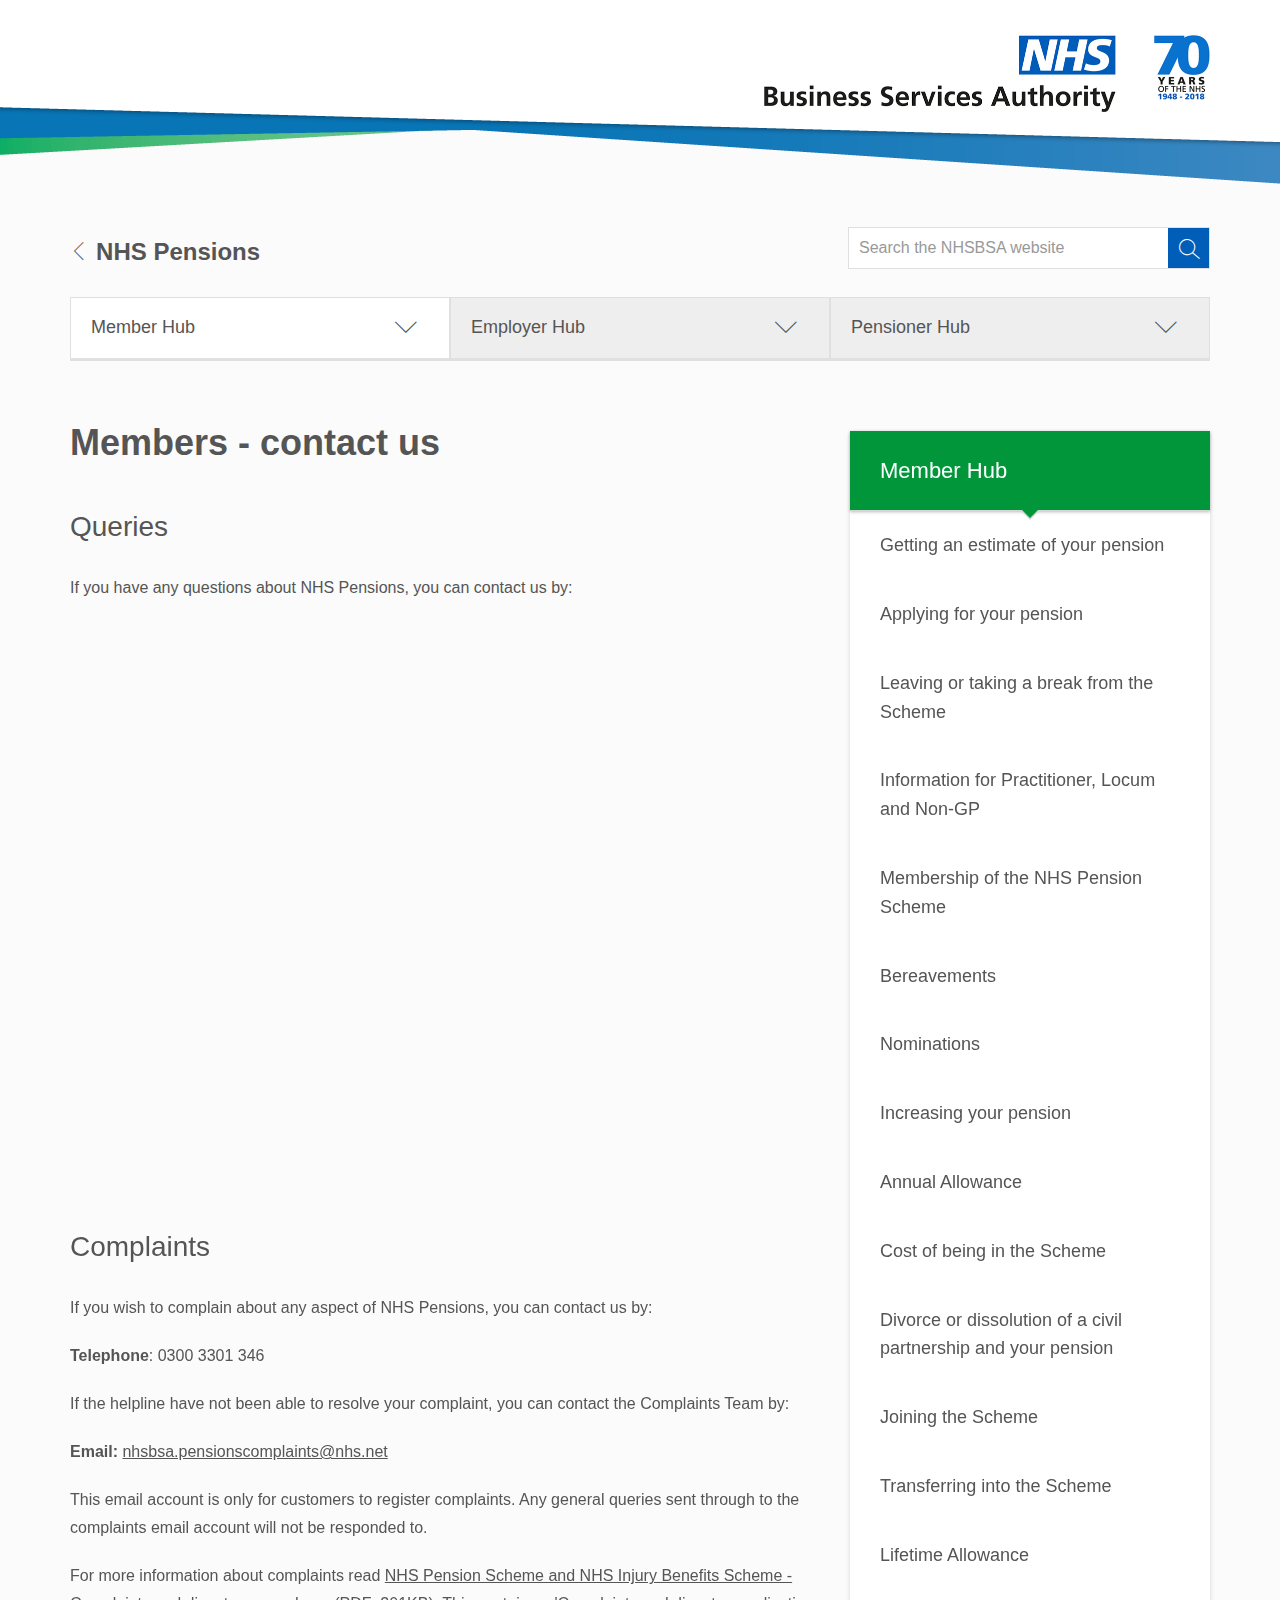
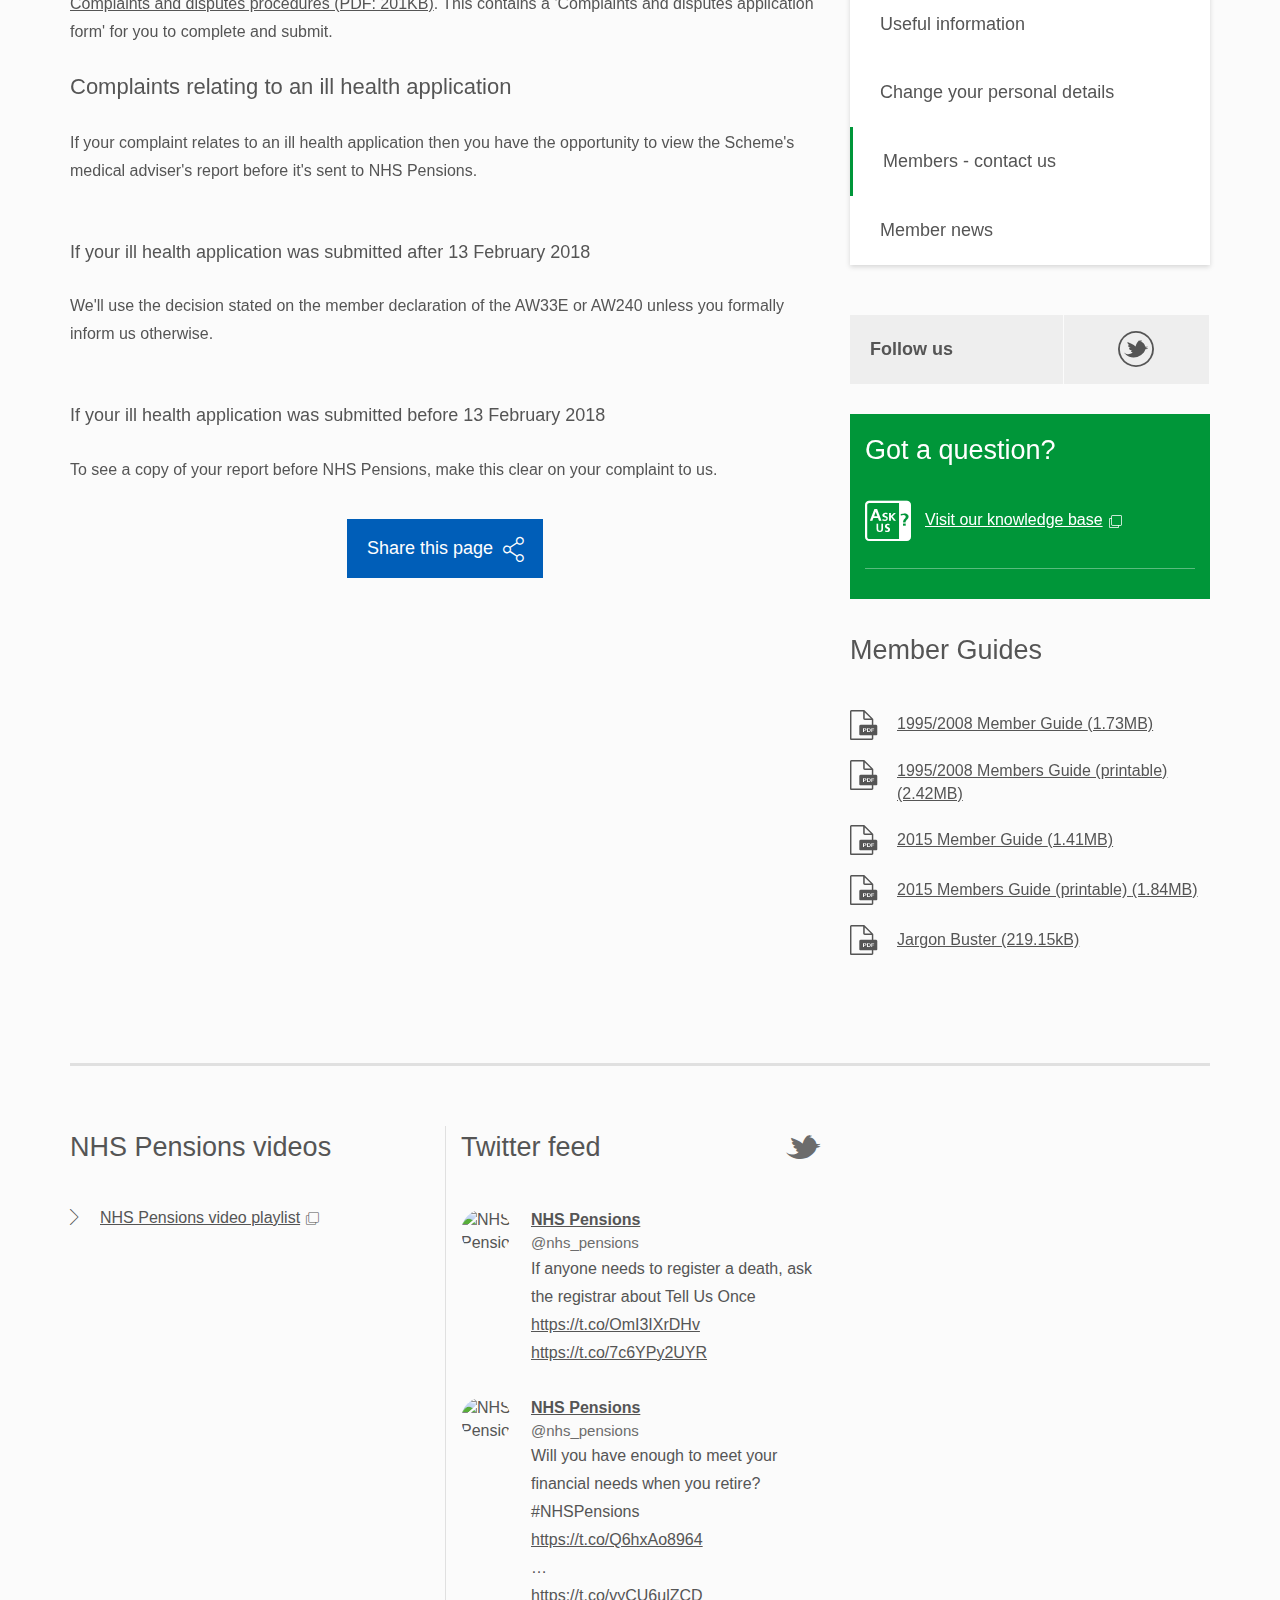
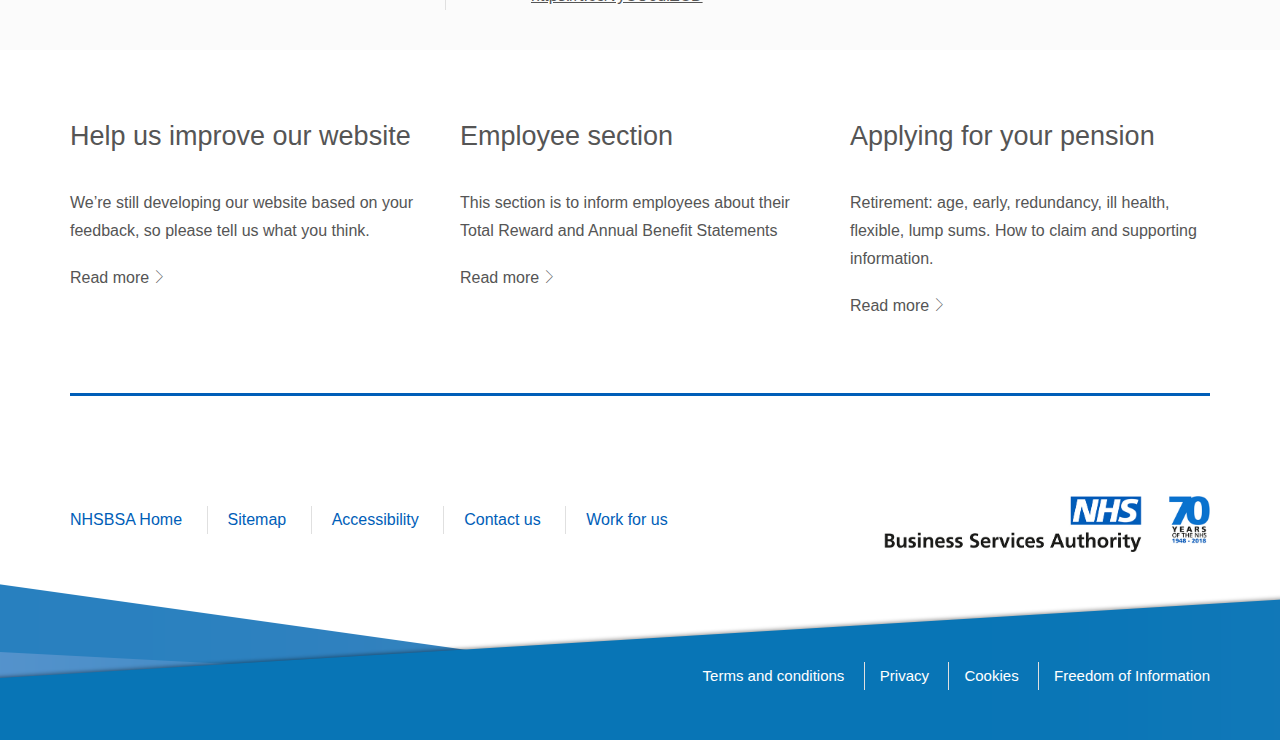
==== commit de0d9407: "new page" ====
--- a/members-contact-us.html
+++ b/members-contact-us.html
@@ -423,20 +423,9 @@
 
 <p>If you have any questions about NHS Pensions, you can contact us by:</p>
 
-<p><strong class="strong">Telephone:</strong> 0300 330 1346<br /><strong class="strong">Outside UK</strong>: +44 191 279 0571<br />
-Monday to Friday, 8am to 6pm</p>
-
-<p><strong class="strong">Email:</strong> <a href="mailto:nhsbsa.pensionsmember@nhsbsa.nhs.uk">nhsbsa.pensionsmember@nhsbsa.nhs.uk</a></p>
-
-<p><strong class="strong">Twitter:</strong> direct message @nhs_pensions</p>
-
-<p><strong class="strong">You can write to:</strong><br />
-NHS Pensions,<br />
-PO Box 2269,<br />
-Bolton,<br />
-BL6 9JS</p>
-
-<p>If you're currently receiving your pension,<strong class="strong"> </strong>you can view contact details at <a href="https://www.nhsbsa.nhs.uk/pensioner-hub/pensioners-contact-us" title="Visit pensioners contact page">https://www.nhsbsa.nhs.uk/pensioner-hub/pensioners-contact-us</a></p>
+<p>
+<iframe src="https://docs.google.com/forms/d/e/1FAIpQLScx30RgpOMNkO5ykOmDqpyOCZ01XwGjCJ7wCkOh-wl0L_0VoA/viewform?embedded=true" width="700" height="520" frameborder="0" marginheight="0" marginwidth="0">Loading...</iframe>
+</p>
 
 <p> </p>
 
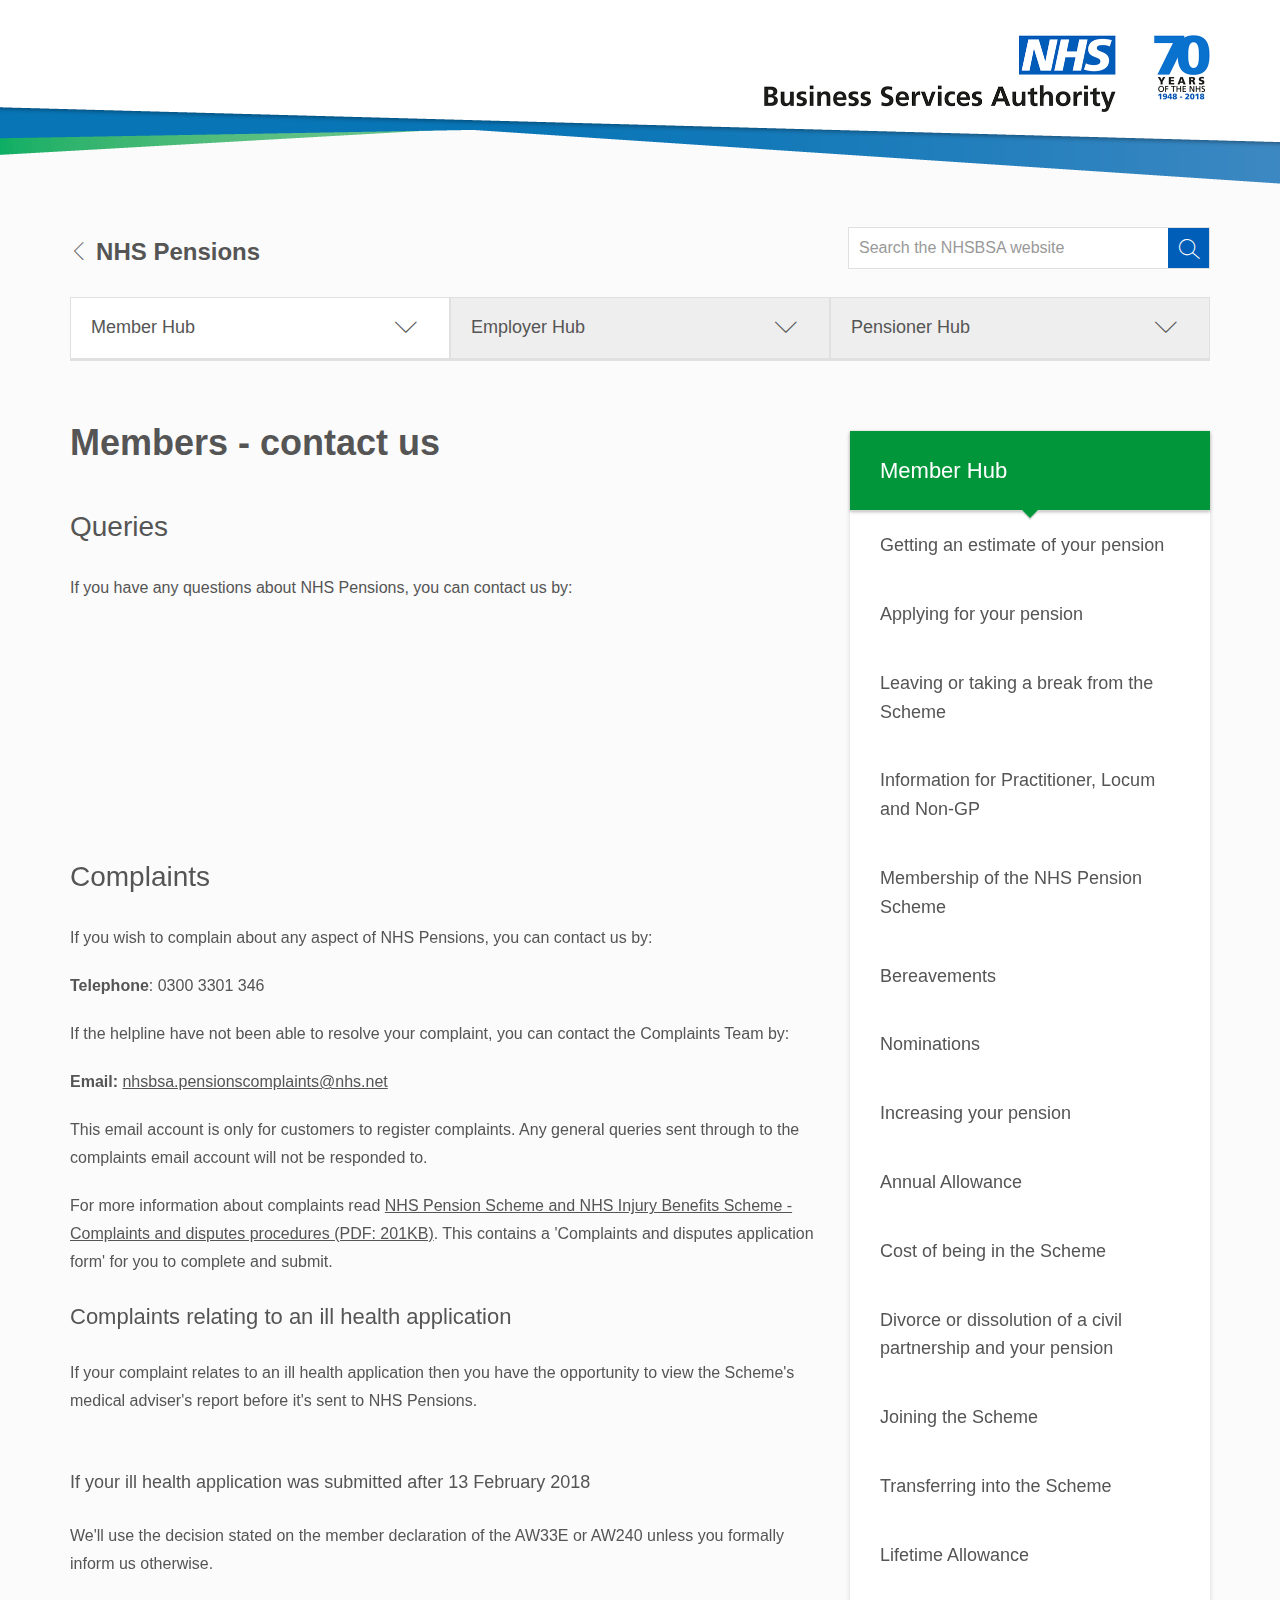
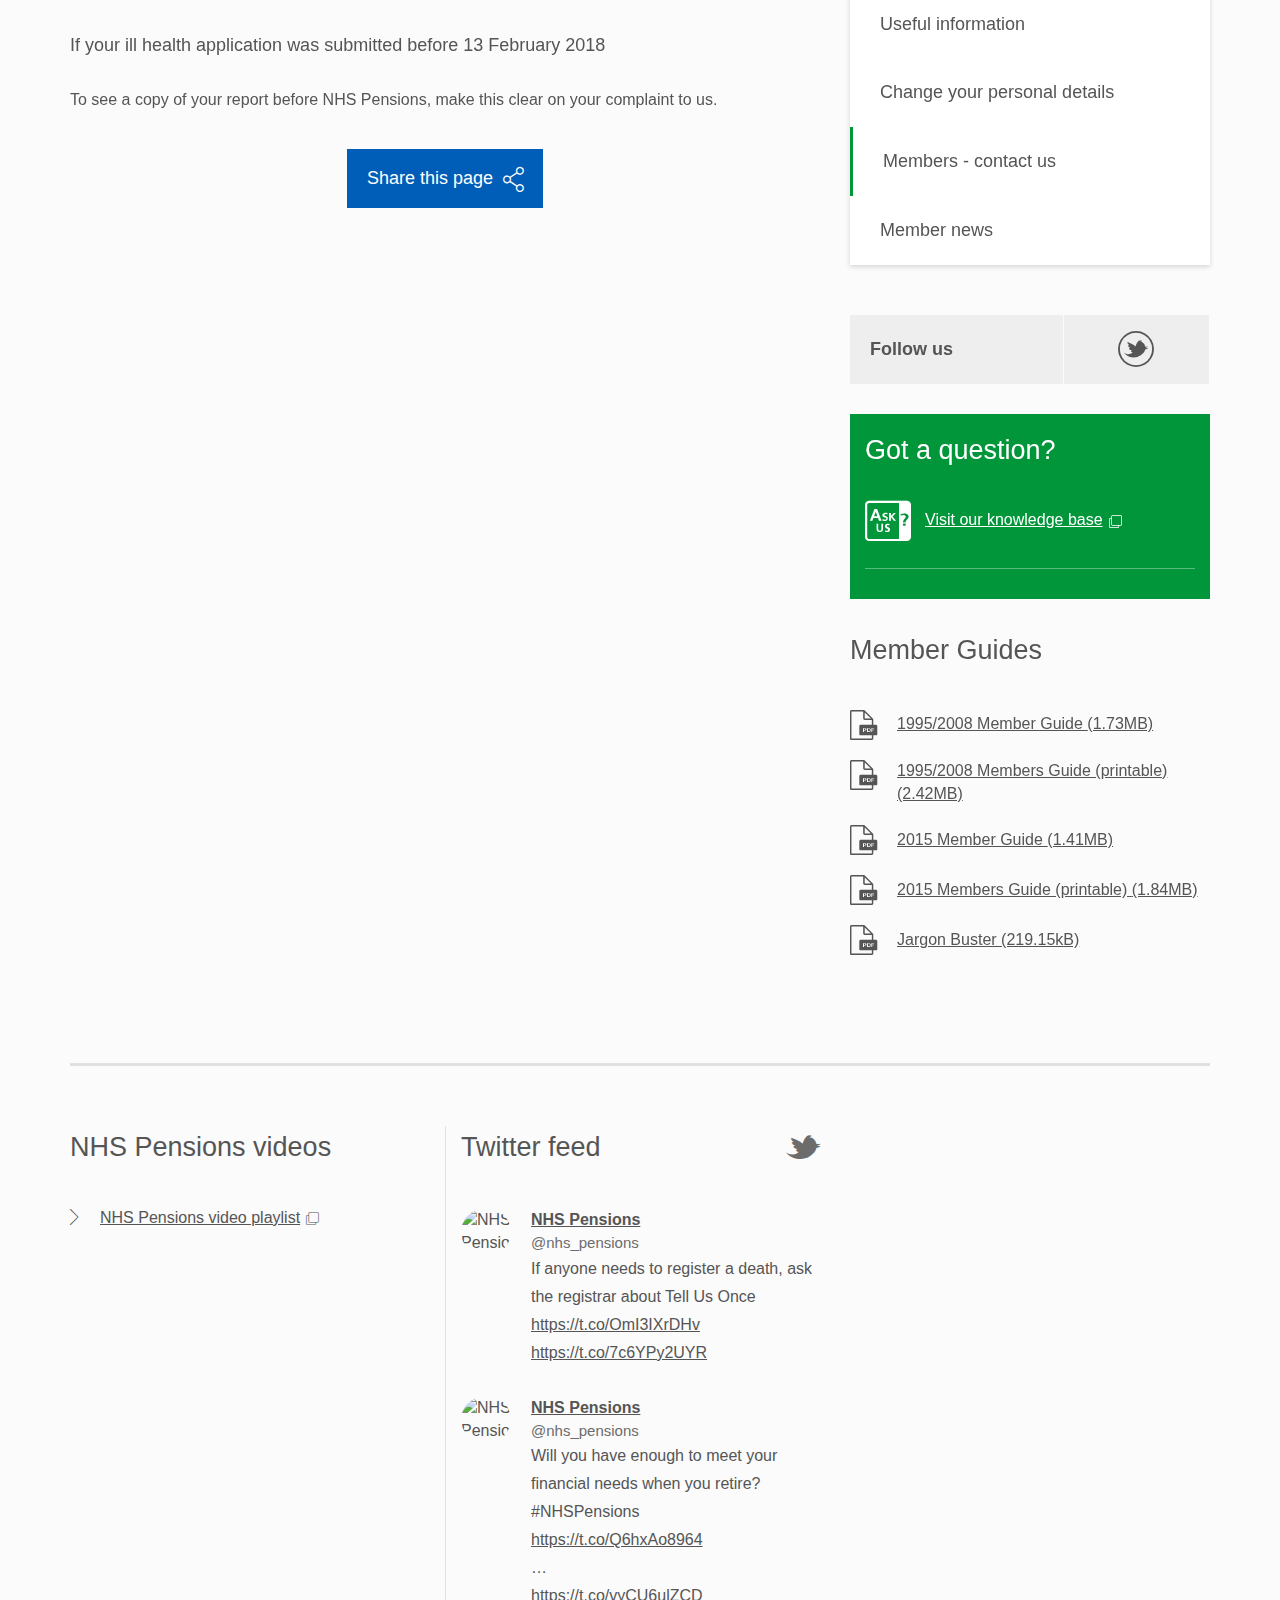
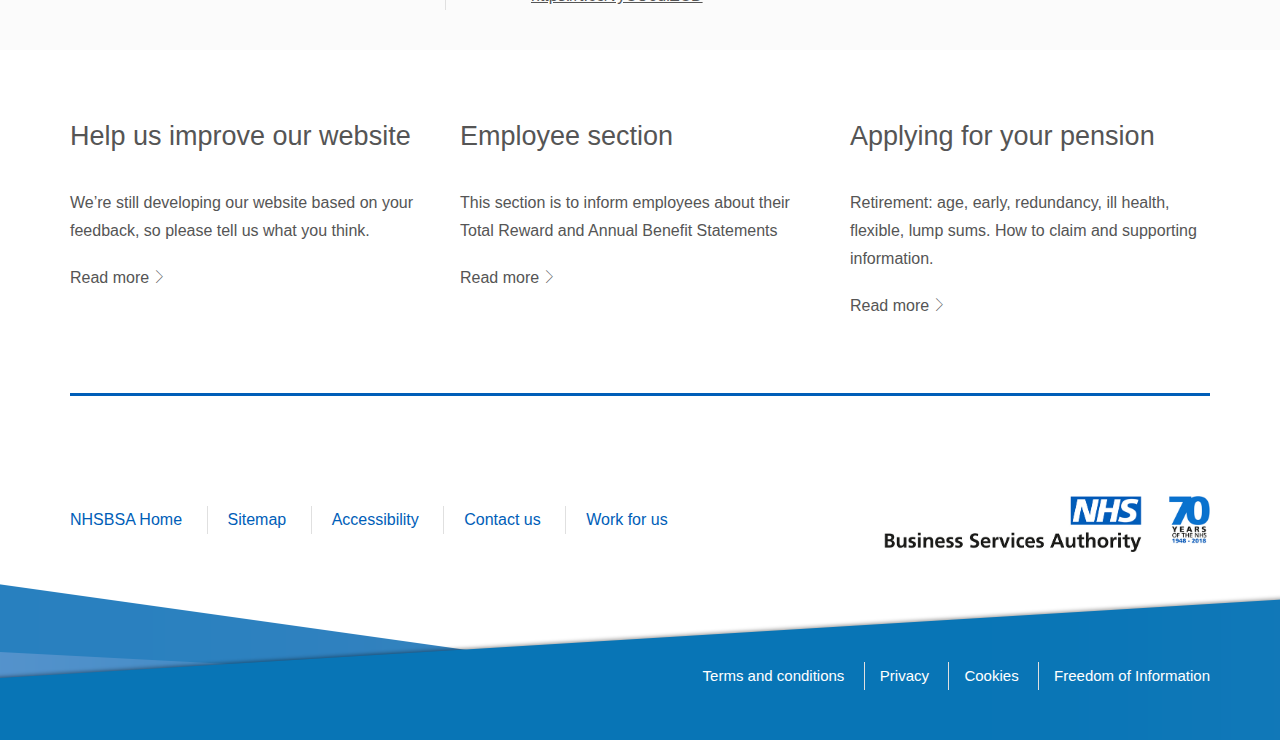
==== commit d0ba77f2: "new page" ====
--- a/members-contact-us.html
+++ b/members-contact-us.html
@@ -424,7 +424,7 @@
 <p>If you have any questions about NHS Pensions, you can contact us by:</p>
 
 <p>
-<iframe src="https://docs.google.com/forms/d/e/1FAIpQLScx30RgpOMNkO5ykOmDqpyOCZ01XwGjCJ7wCkOh-wl0L_0VoA/viewform?embedded=true" width="700" height="520" frameborder="0" marginheight="0" marginwidth="0">Loading...</iframe>
+<iframe src="https://docs.google.com/forms/d/e/1FAIpQLSeE369ZzffobBRkfE8ctGFgOXj2dyJFR32n56hm28OriRaNyw/viewform?embedded=true" width="700" frameborder="0" marginheight="0" marginwidth="0">Loading...</iframe>
 </p>
 
 <p> </p>
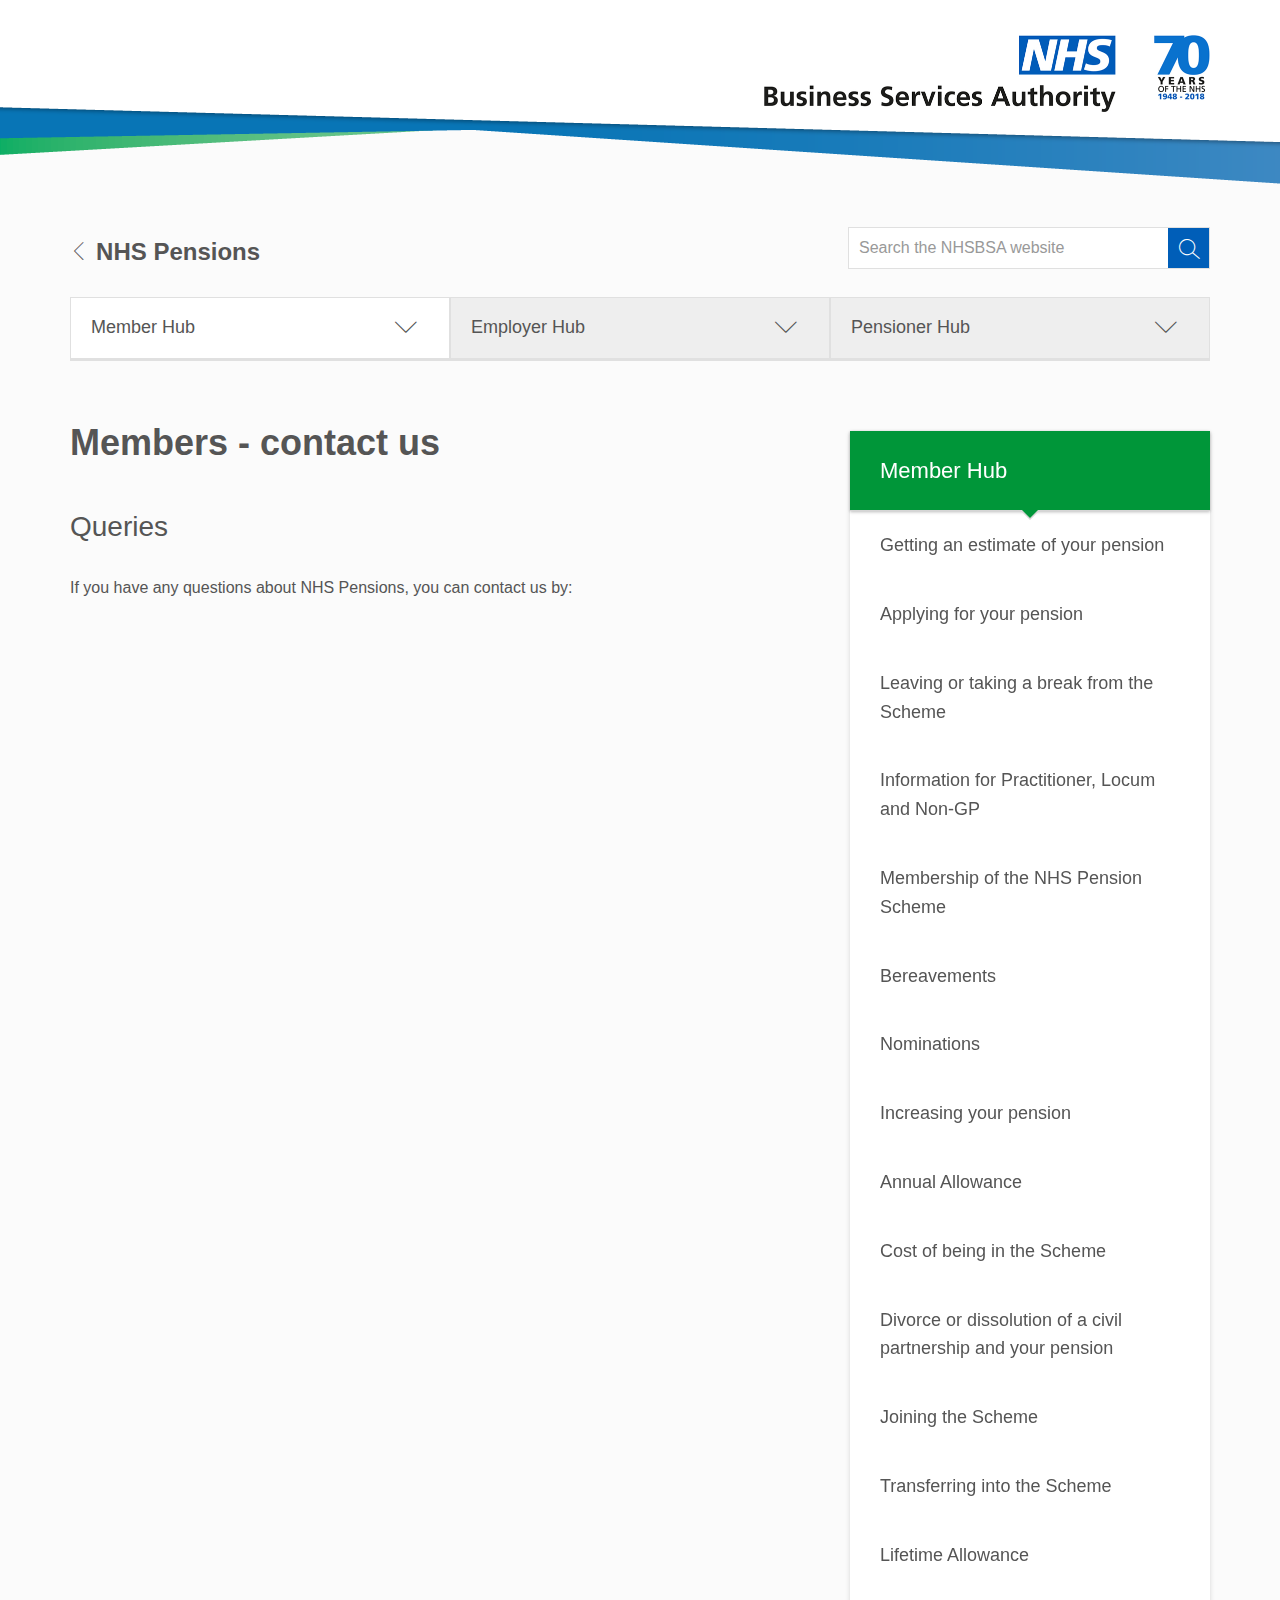
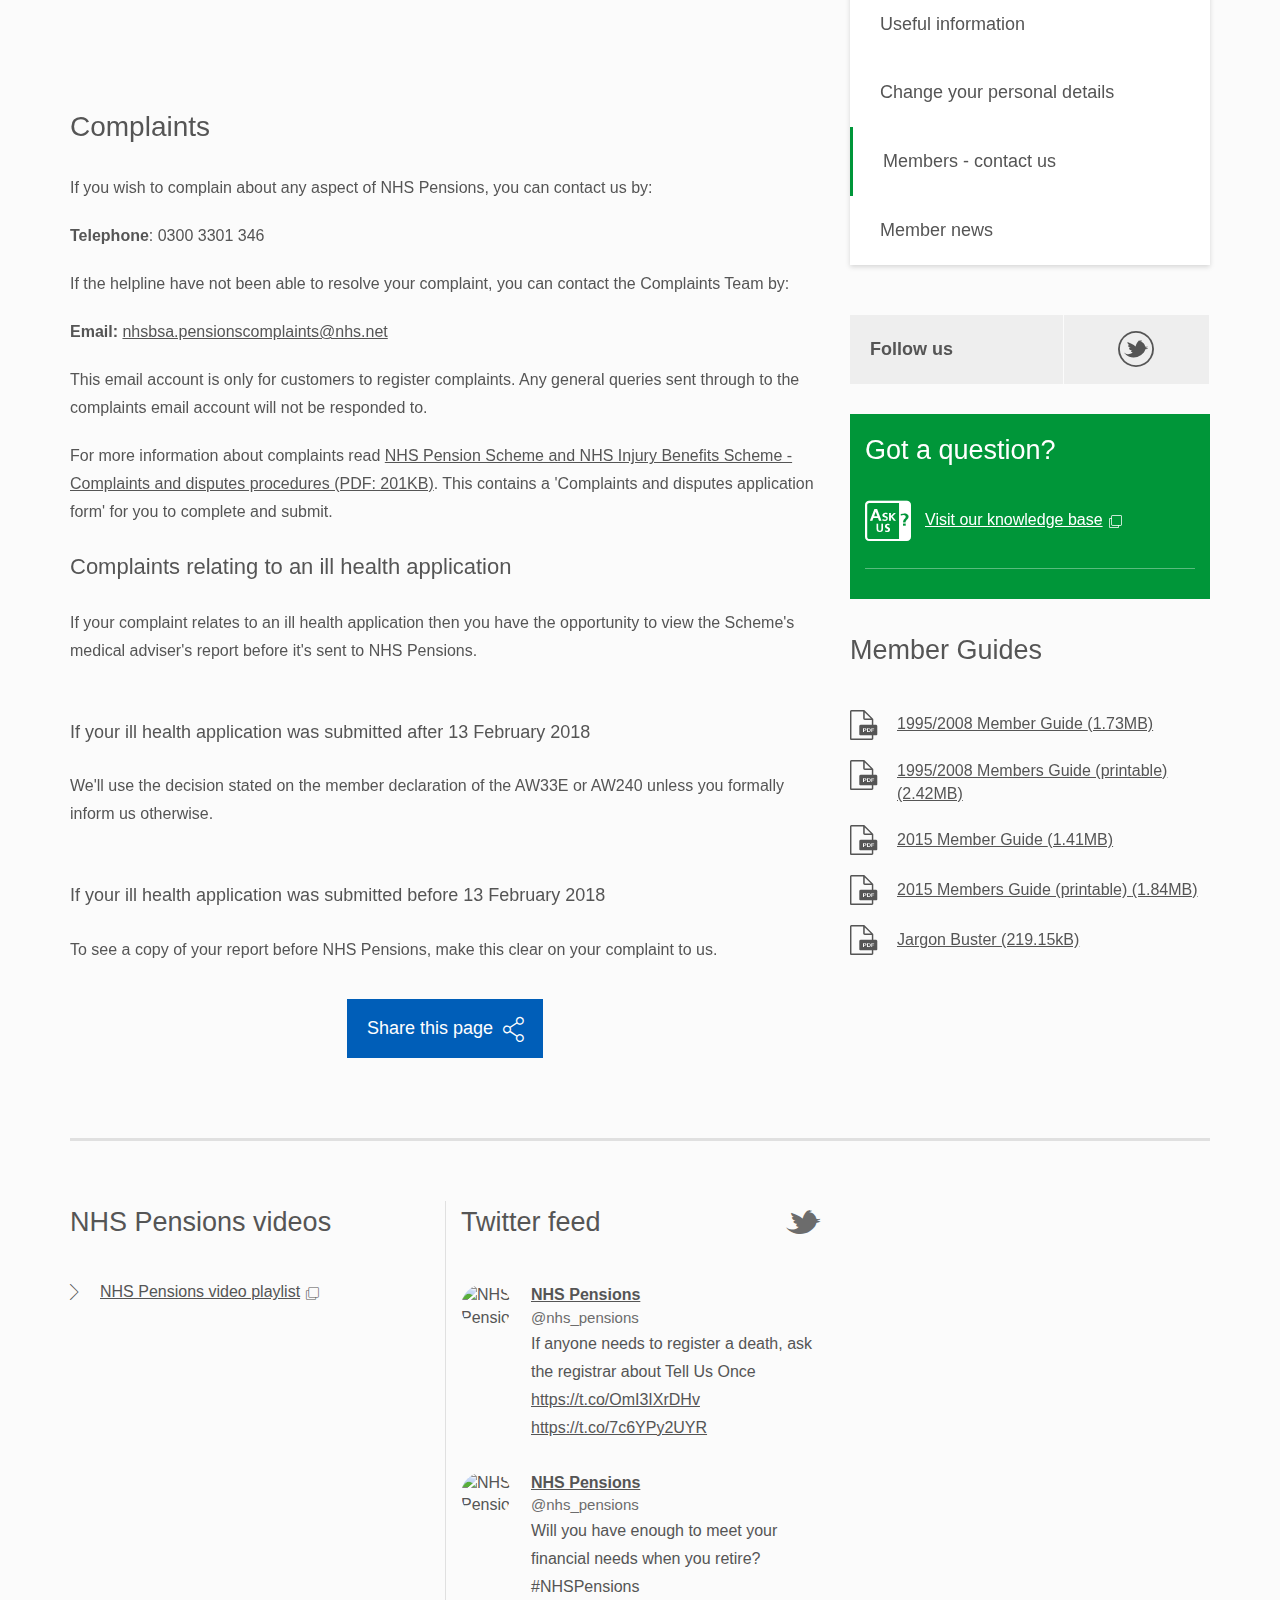
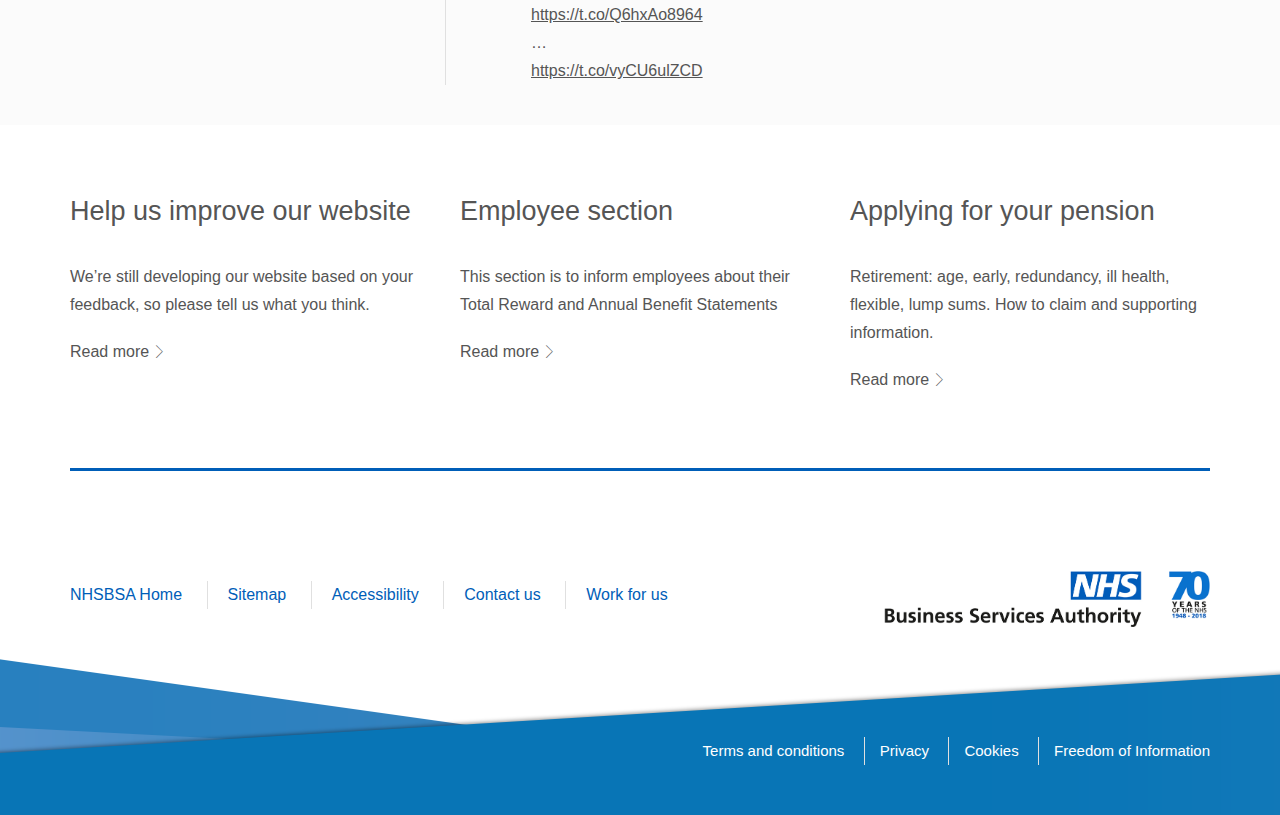
==== commit 43bb3b1a: "new page" ====
--- a/members-contact-us.html
+++ b/members-contact-us.html
@@ -424,7 +424,7 @@
 <p>If you have any questions about NHS Pensions, you can contact us by:</p>
 
 <p>
-<iframe src="https://docs.google.com/forms/d/e/1FAIpQLSeE369ZzffobBRkfE8ctGFgOXj2dyJFR32n56hm28OriRaNyw/viewform?embedded=true" width="700" frameborder="0" marginheight="0" marginwidth="0">Loading...</iframe>
+<iframe src="https://docs.google.com/forms/d/e/1FAIpQLSeE369ZzffobBRkfE8ctGFgOXj2dyJFR32n56hm28OriRaNyw/viewform?embedded=true" width="700" height="1000" frameborder="0" marginheight="0" marginwidth="0">Loading...</iframe>
 </p>
 
 <p> </p>
